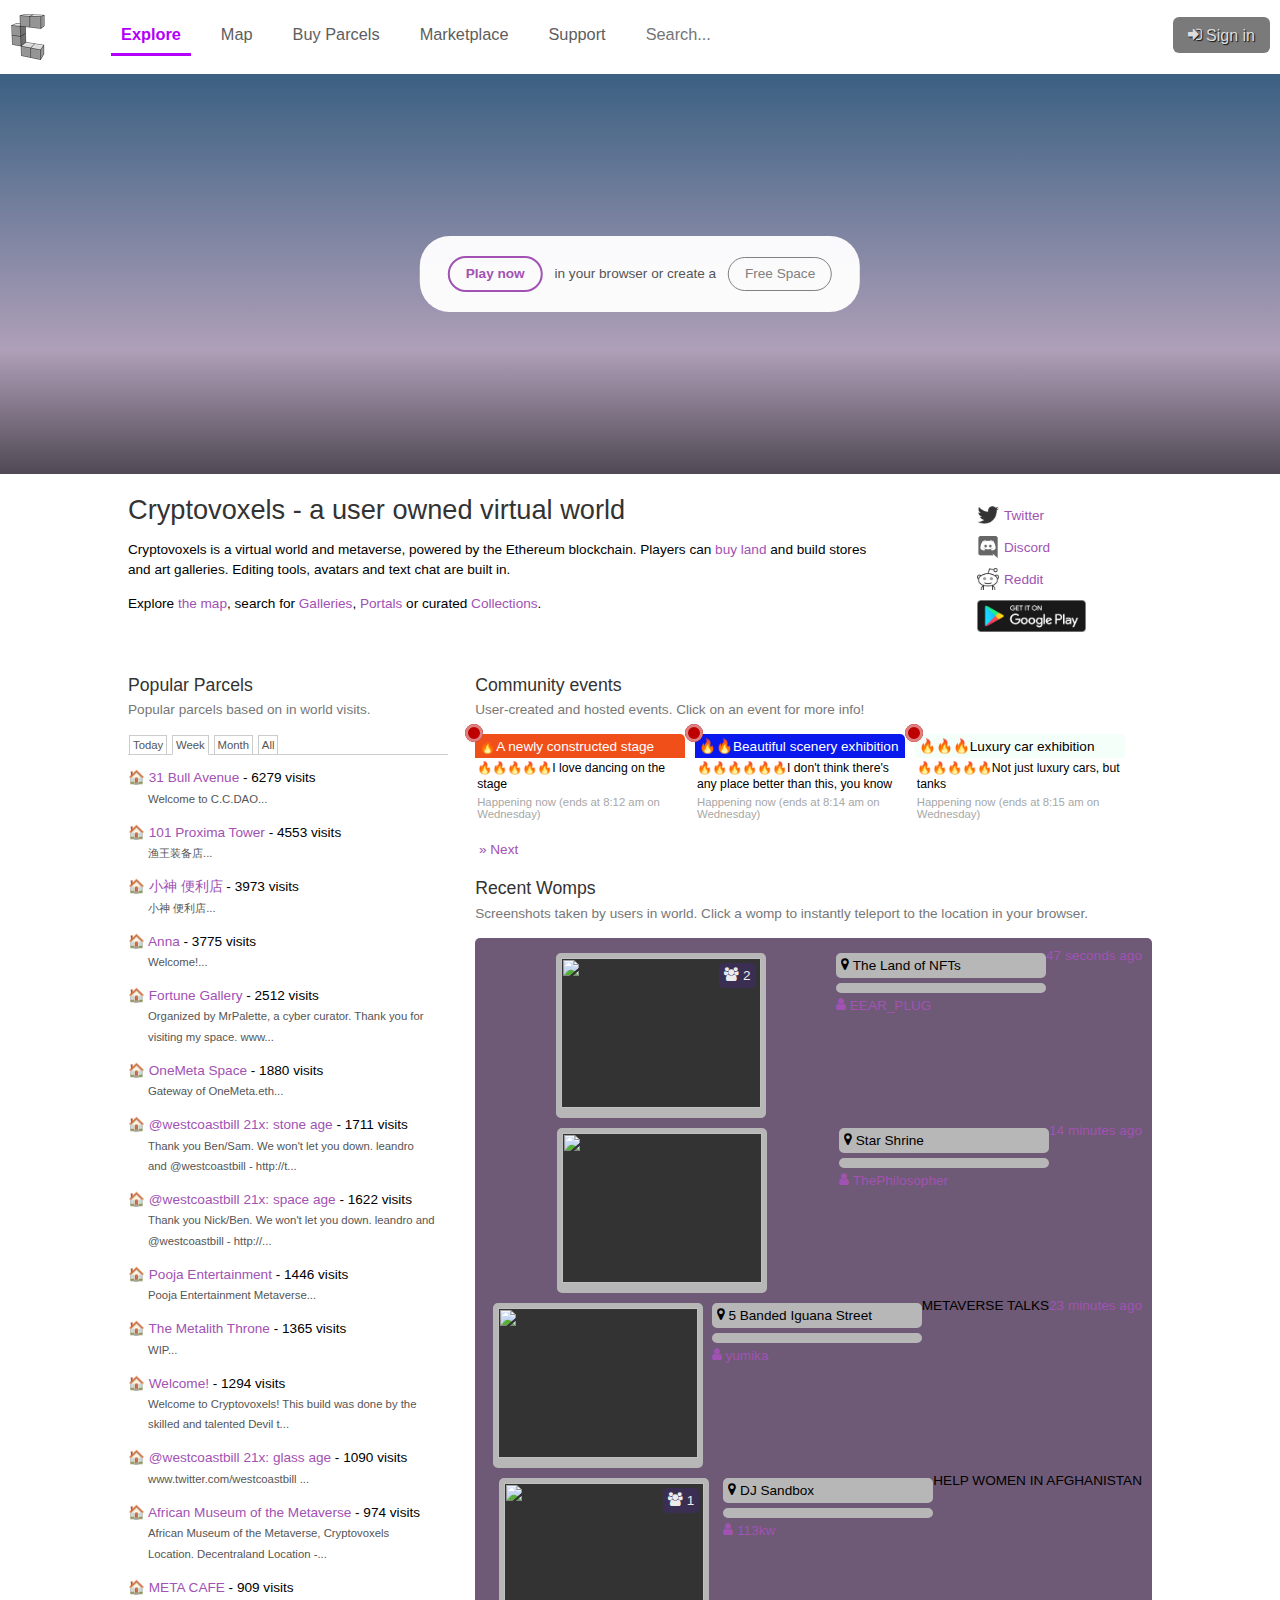
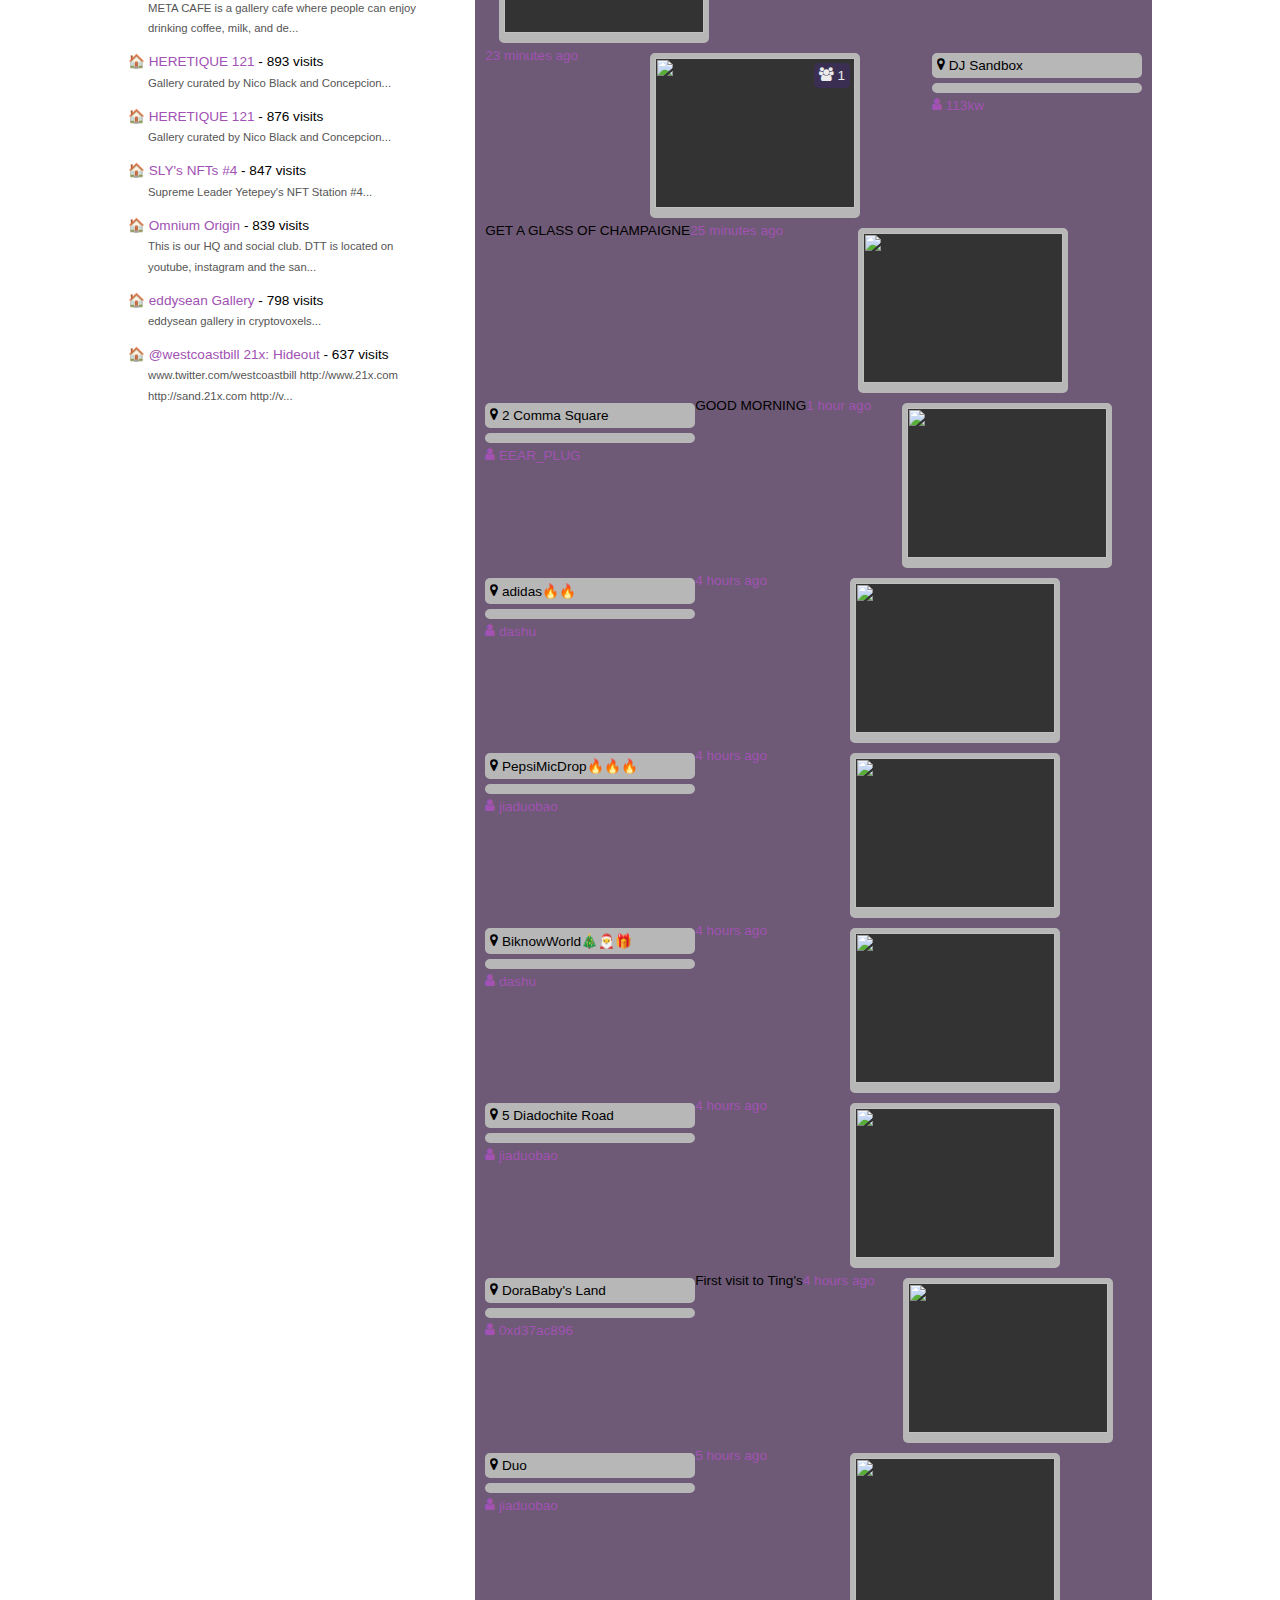
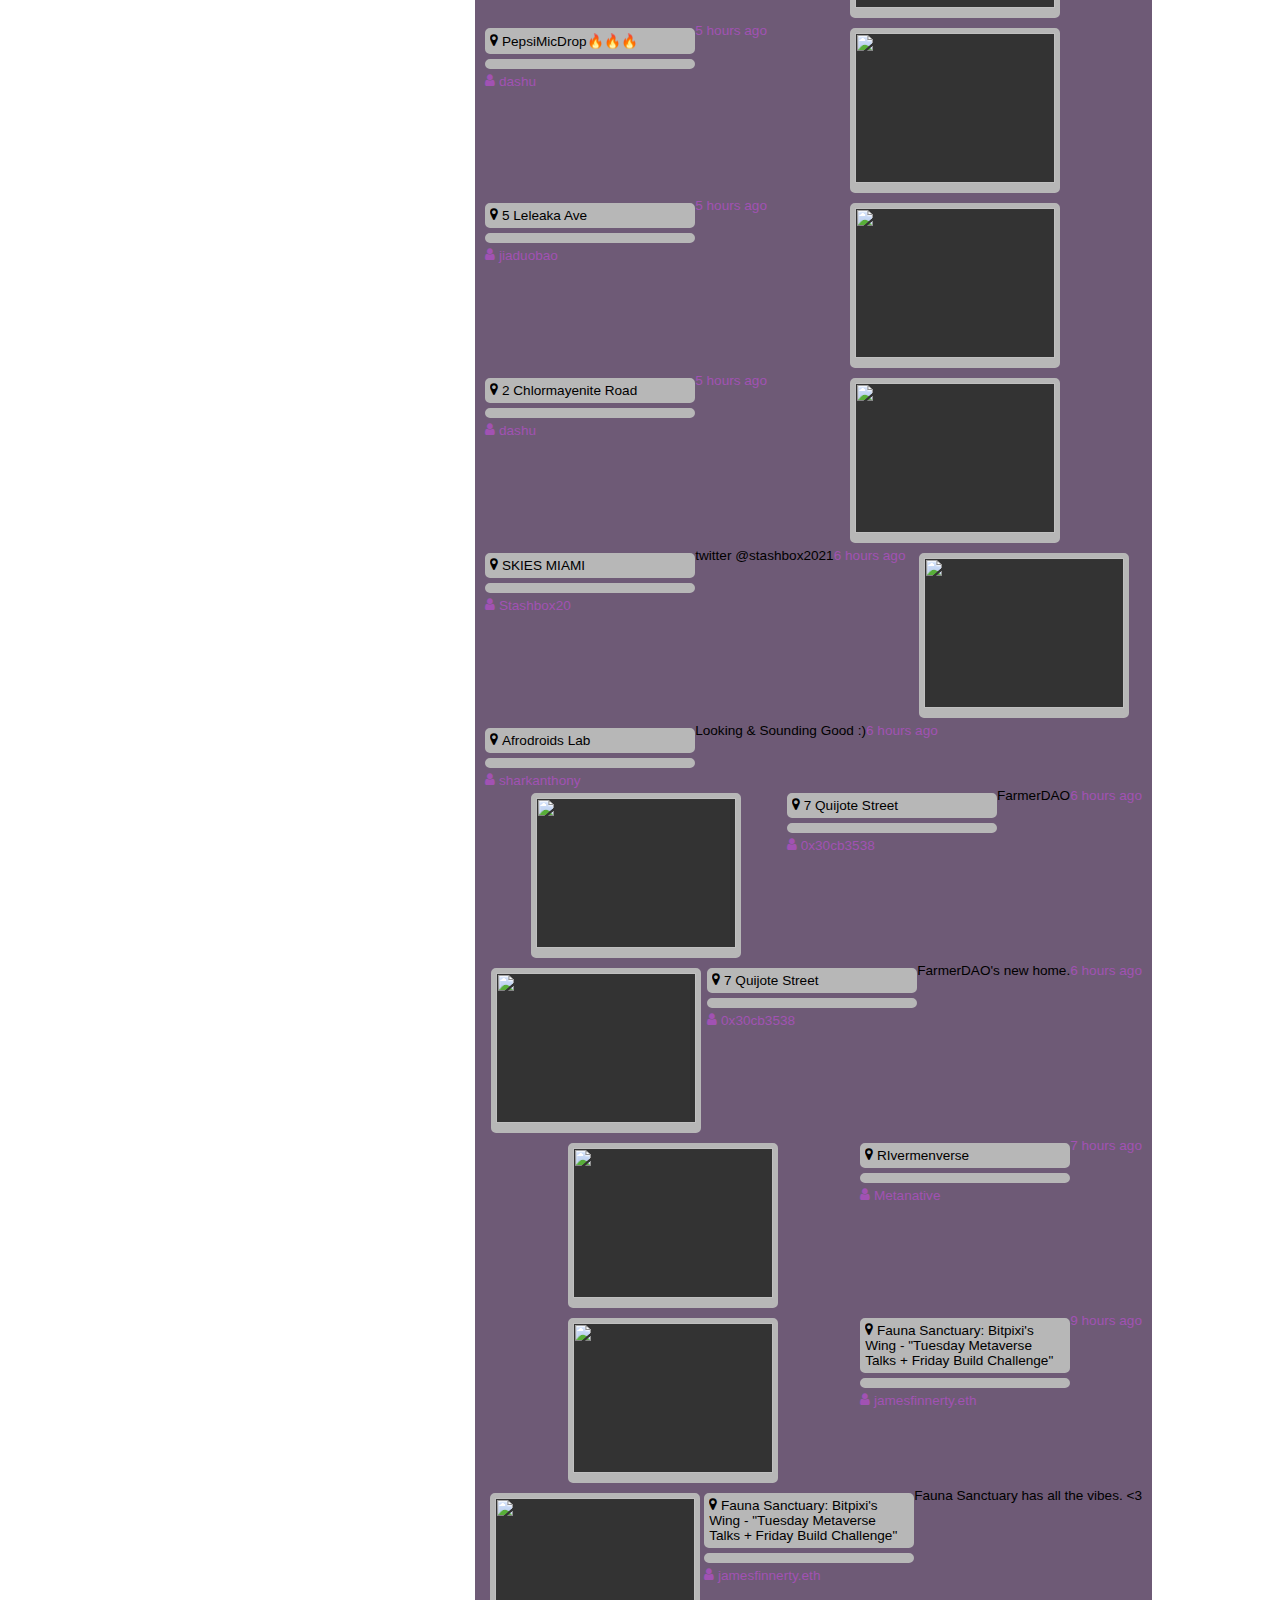
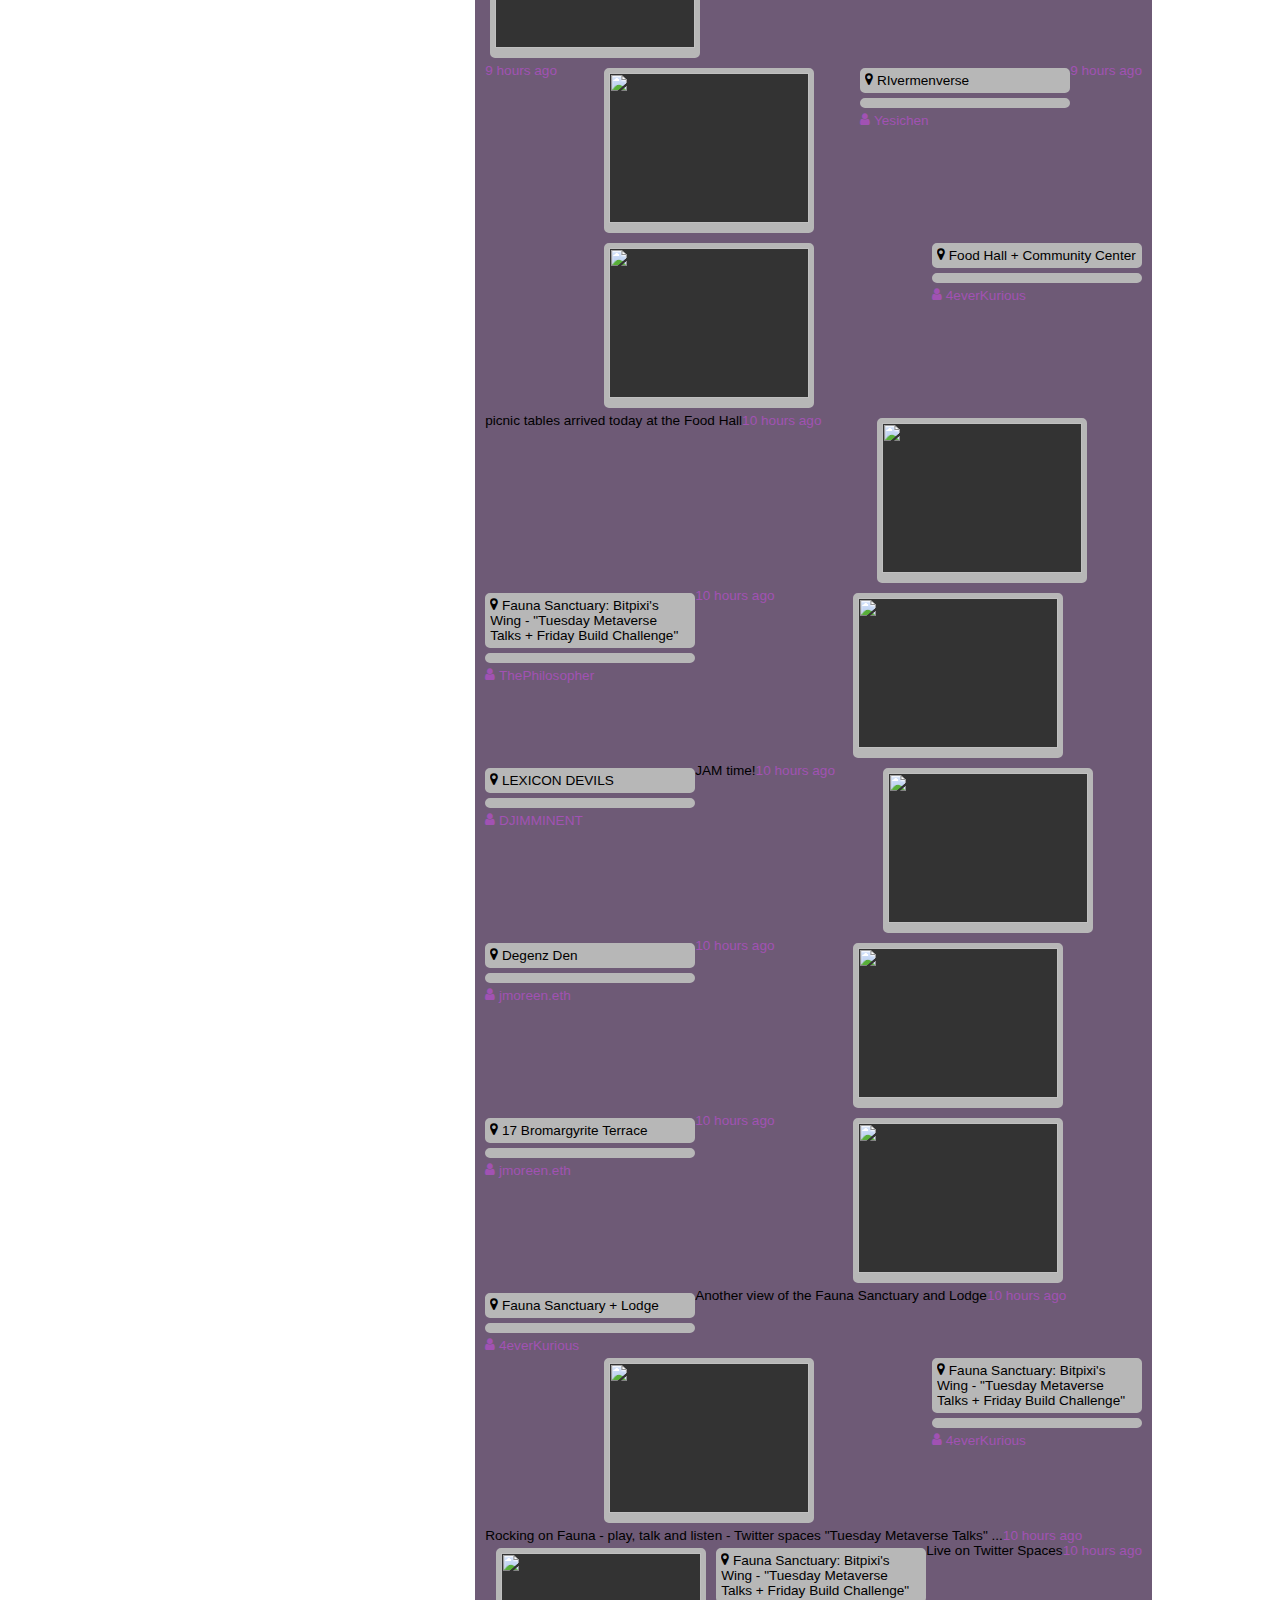
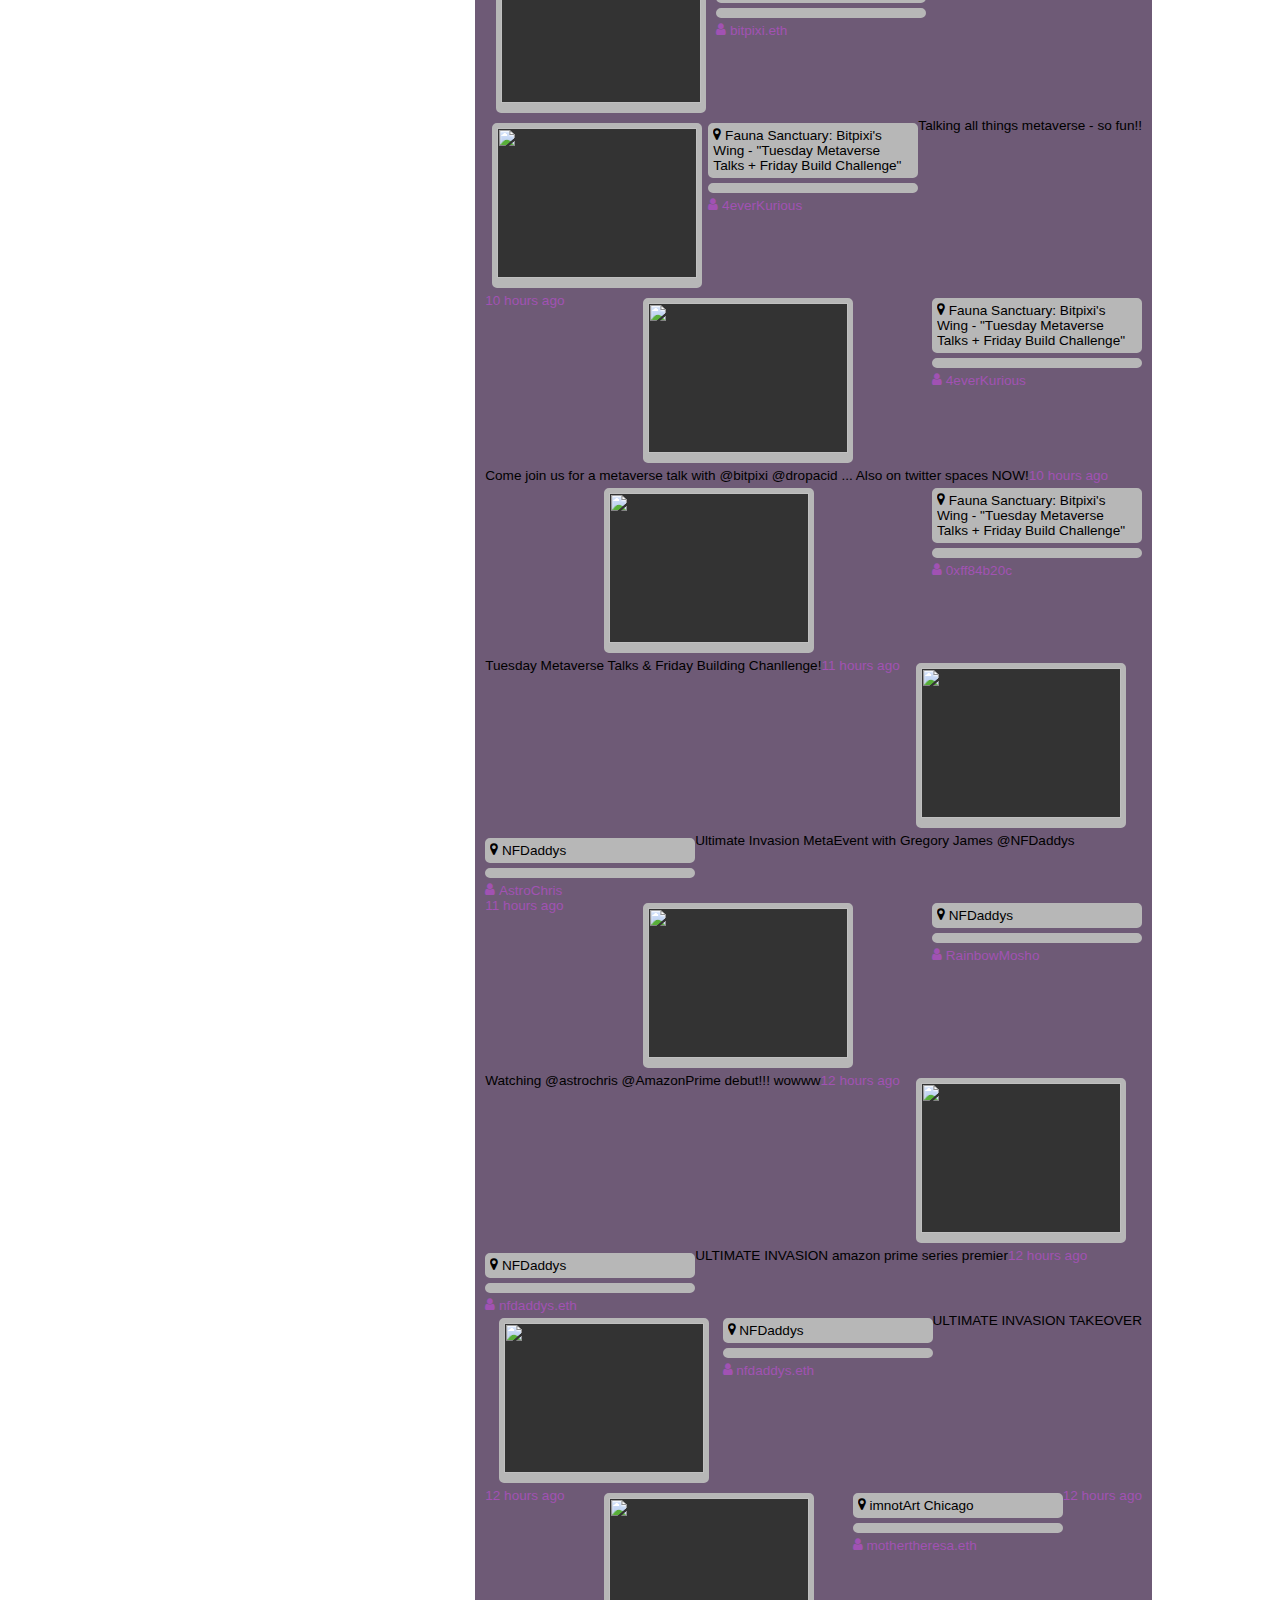
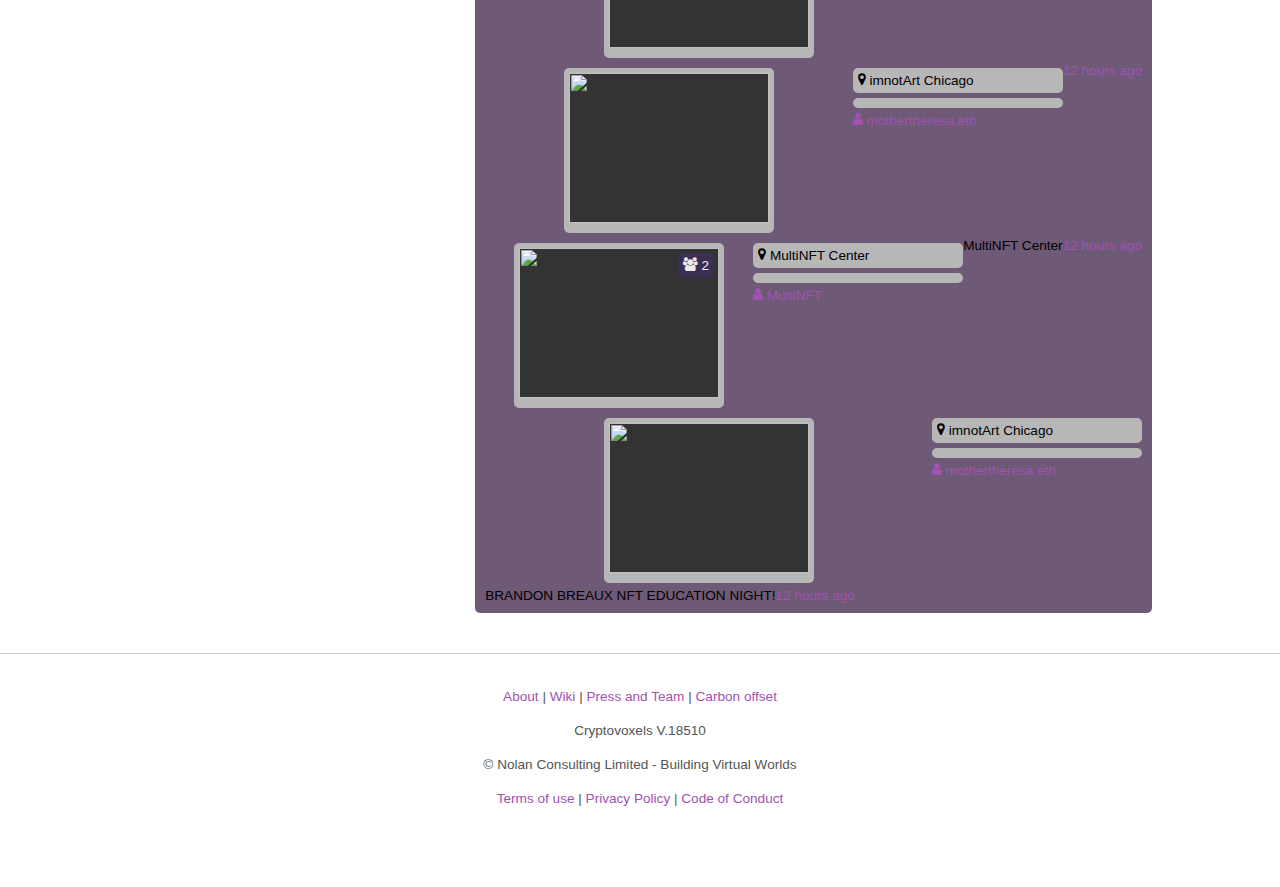
==== index.html @ c26ae985 "initial commit" ====
<!DOCTYPE html>
<html>

<head>
  <meta name="viewport" content="width=device-width, initial-scale=1">
  <meta name="google-site-verification" content="o5_ZqQfMG6_AC3py_4L8zNpFfHVSZ3aj3JEGlB2rN5Y">
  <link rel="shortcut icon" href="images/favicon.png">
  <link href="css/web.css" rel="stylesheet">
  <title>Cryptovoxels - Ethereum Virtual World</title>
  <meta property="og:title" content="A blockchain virtual world and metaverse">
  <meta property="og:type" content="website">
  <meta name="google-site-verification" content="ZtDCZ-0uq9DiTDQy8QKJdkMOCuWXyia2-K0XBQE3lSo">
  <meta name="fortmatic-site-verification" content="yXUDShUM23KlWBfo">
</head>

<body>
  <div>
    <div class="WebHeader ">
      <div class="logo"><a href="/"><img src="images/cv-logo-96.png"></a></div>
      <header>
        <nav>
          <ul>
            <li><a class="-home -active" href="/">Explore</a></li>
            <li><a href="/map" class>Map</a></li>
            <li><a href="/buy" class>Buy Parcels</a></li>
            <li><a class href="/marketplace">Marketplace</a></li>
            <li><a class href="https://support.cryptovoxels.com">Support</a></li>
            <li class="WebSearch"><input type="search" placeholder="Search..."></li>
          </ul>
        </nav>
        <div class="WebTopBar">
          <ul>
            <li tabIndex="0" class="" id="btn-signin-popup">
              <a id="btn-signin"><i class="fi-sign-in"></i> Sign in</a>
              <div class="dropDown" style="display: none;" id="popup-wallet">
                <div class="TopBarOverlay -signIn">
                  <header>
                    <h2>Choose sign-in provider:</h2><span tabindex="0" class="closeButton" id="close-popup"><i
                        class="fi-close"></i></span>
                  </header>
                  <div>
                    <div class="WalletProviderChooser">
                      <div class="provider" id="metamask" tabindex="0" title="Metamask"><img src="https://www.cryptovoxels.com/images/metamask.png"
                          title="Metamask">
                        <header>Metamask</header>
                        <p>install extension</p>
                      </div>
                      <div class="provider" id="truswallet" tabindex="0" title="WalletConnect" id="waller-connect"><img src="	https://www.cryptovoxels.com/images/walletconnect.png
                        "
                          title="WalletConnect">
                        <header>WalletConnect</header>
                        <p>via QR Code</p>
                      </div>
                      <div class="provider" id="wallet-link" tabindex="0" title="WalletLink" id="wallet-link"><img src="https://www.cryptovoxels.com/images/walletlink.png"
                          title="WalletLink">
                        <header>WalletLink</header>
                        <p>via QR Code</p>
                      </div>
                      <div class="provider" id="facebook" tabindex="0" title="Facebook" id="facebook"><img src="https://www.cryptovoxels.com/images/facebook.png
                        "
                          title="Facebook">
                        <header>Facebook</header>
                        <p>via Torus</p>
                      </div>
                    </div>
                    <div style="white-space: break-spaces; margin-top: 10px;"><label class="rememberCheckbox"><input
                          type="checkbox" name="rememberProvider"> <span>Remember choice and sign in
                          automatically</span></label></div>
                  </div>
                </div>
              </div>
            </li>
          </ul>
        </div>
      </header>
    </div>
    <section class="TourBanner">
      <div class="play-view"></div>
      <div class="playNow"><a native href="/play"><b>Play now</b> in your browser</a> or create a <a
          href="/account/spaces" class="void"><b>Free Space</b></a></div>
    </section>
    <section class="HomePreview">
      <div class="columns">
        <div class="intro">
          <h1>Cryptovoxels - a user owned virtual world</h1>
          <p>Cryptovoxels is a virtual world and metaverse, powered by the Ethereum blockchain. Players can <a
              href="/buy">buy land</a> and build stores and art galleries. Editing tools, avatars and text chat are
            built in.</p>
          <p>Explore <a href="/map">the map</a>, search for <a href="/parcels?q=gallery">Galleries</a>, <a
              href="/parcels?q=portal">Portals</a> or curated <a href="/parcels?q=collection">Collections</a>.</p>
        </div>
        <div class="JoinCommunity">
          <div class="social-links-container">
            <ul class="SocialLinksList">
              <li><a href="https://twitter.com/cryptovoxels"><img src="images/twitter.png" title="Twitter"
                    class="icon"><span>Twitter</span></a></li>
              <li><a href="https://discord.gg/rQVMQax"><img src="images/discord.png" title="Discord"
                    class="icon"><span>Discord</span></a></li>
              <li><a href="https://www.reddit.com/r/cryptovoxels/"><img src="images/reddit.png" title="Reddit"
                    class="icon"><span>Reddit</span></a></li>
              <li><a class="-googlePlay"
                  href="https://play.google.com/store/apps/details?id=com.cryptovoxels.mobile"><img
                    src="images/google-play.png"></a></li>
            </ul>
          </div>
        </div>
      </div>
    </section>
    <section class="home-components">
      <div class="col-left">
        <div class="popular-home">
          <h3>Popular Parcels</h3>
          <p class="subtitle">Popular parcels based on in world visits.</p>
          <ul class="avatar-tabs">
            <li><a>Today</a></li>
            <li class="active"><a>Week</a></li>
            <li><a>Month</a></li>
            <li><a>All</a></li>
          </ul>
          <p>🏠 <a href="/parcels/5346">31 Bull Avenue</a> - 6279 visits<br><span class="description">Welcome to
              C.C.DAO...</span></p>
          <p>🏠 <a href="/parcels/3100">101 Proxima Tower</a> - 4553 visits<br><span class="description">渔王装备店...</span>
          </p>
          <p>🏠 <a href="/parcels/1832">小神 便利店</a> - 3973 visits<br><span class="description">小神 便利店...</span></p>
          <p>🏠 <a href="/parcels/6301">Anna </a> - 3775 visits<br><span class="description">Welcome!...</span></p>
          <p>🏠 <a href="/parcels/3674">Fortune Gallery</a> - 2512 visits<br><span class="description">Organized by
              MrPalette, a cyber curator. Thank you for visiting my space.

              www...</span></p>
          <p>🏠 <a href="/parcels/6771">OneMeta Space</a> - 1880 visits<br><span class="description">Gateway of
              OneMeta.eth...</span></p>
          <p>🏠 <a href="/parcels/3">@westcoastbill 21x: stone age</a> - 1711 visits<br><span class="description">Thank
              you Ben/Sam. We won't let you down.
              leandro and @westcoastbill - http://t...</span></p>
          <p>🏠 <a href="/parcels/1">@westcoastbill 21x: space age</a> - 1622 visits<br><span class="description">Thank
              you Nick/Ben. We won't let you down.
              leandro and @westcoastbill - http://...</span></p>
          <p>🏠 <a href="/parcels/6969">Pooja Entertainment</a> - 1446 visits<br><span class="description">Pooja
              Entertainment Metaverse...</span></p>
          <p>🏠 <a href="/parcels/12">The Metalith Throne</a> - 1365 visits<br><span class="description">WIP...</span>
          </p>
          <p>🏠 <a href="/parcels/2">Welcome!</a> - 1294 visits<br><span class="description">Welcome to Cryptovoxels!
              This build was done by the skilled and talented Devil t...</span></p>
          <p>🏠 <a href="/parcels/4">@westcoastbill 21x: glass age</a> - 1090 visits<br><span
              class="description">www.twitter.com/westcoastbill
              ...</span></p>
          <p>🏠 <a href="/parcels/5912">African Museum of the Metaverse</a> - 974 visits<br><span
              class="description">African Museum of the Metaverse, Cryptovoxels Location.

              Decentraland Location -...</span></p>
          <p>🏠 <a href="/parcels/3682">META CAFE</a> - 909 visits<br><span class="description">META CAFE is a gallery
              cafe where people can enjoy drinking coffee, milk, and de...</span></p>
          <p>🏠 <a href="/parcels/4370">HERETIQUE 121</a> - 893 visits<br><span class="description">Gallery curated by
              Nico Black and Concepcion...</span></p>
          <p>🏠 <a href="/parcels/4404">HERETIQUE 121</a> - 876 visits<br><span class="description">Gallery curated by
              Nico Black and Concepcion...</span></p>
          <p>🏠 <a href="/parcels/7">SLY's NFTs #4</a> - 847 visits<br><span class="description">Supreme Leader
              Yetepey's NFT Station #4...</span></p>
          <p>🏠 <a href="/parcels/6739">Omnium Origin</a> - 839 visits<br><span class="description">This is our HQ and
              social club. DTT is located on youtube, instagram and the san...</span></p>
          <p>🏠 <a href="/parcels/4348">eddysean Gallery</a> - 798 visits<br><span class="description">eddysean gallery
              in cryptovoxels...</span></p>
          <p>🏠 <a href="/parcels/14">@westcoastbill 21x: Hideout</a> - 637 visits<br><span
              class="description">www.twitter.com/westcoastbill

              http://www.21x.com

              http://sand.21x.com

              http://v...</span></p>
        </div>
      </div>
      <div class="col-right">
        <h3>Community events</h3>
        <p class="subtitle">User-created and hosted events. Click on an event for more info!</p>
        <div style="">
          <div class="CommunityEvents">
            <div class="eventBoard-item undefined">
              <div title="This event is live!" class="LiveIndicator -closer">
                <div class="LiveNow">
                  <div></div>
                  <div></div>
                  <div></div>
                </div>
              </div>
              <div class="event-header" style="background-color: rgb(240, 79, 25);">
                <h4 style="color: white;"> 🔥A newly constructed stage</h4>
              </div>
              <div class="event-body">
                <p>🔥🔥🔥🔥🔥I love dancing on the stage</p>
              </div>
              <div class="event-footer"><small>Happening now (ends at 8:12 am on Wednesday)</small></div>
            </div>
            <div class="eventBoard-item undefined">
              <div title="This event is live!" class="LiveIndicator -closer">
                <div class="LiveNow">
                  <div></div>
                  <div></div>
                  <div></div>
                </div>
              </div>
              <div class="event-header" style="background-color: rgb(9, 24, 236);">
                <h4 style="color: white;"> 🔥🔥Beautiful scenery exhibition</h4>
              </div>
              <div class="event-body">
                <p>🔥🔥🔥🔥🔥🔥I don't think there's any place better than this, you know</p>
              </div>
              <div class="event-footer"><small>Happening now (ends at 8:14 am on Wednesday)</small></div>
            </div>
            <div class="eventBoard-item undefined">
              <div title="This event is live!" class="LiveIndicator -closer">
                <div class="LiveNow">
                  <div></div>
                  <div></div>
                  <div></div>
                </div>
              </div>
              <div class="event-header" style="background-color: rgb(245, 255, 250);">
                <h4 style="color: black;"> 🔥🔥🔥Luxury car exhibition</h4>
              </div>
              <div class="event-body">
                <p>🔥🔥🔥🔥🔥Not just luxury cars, but tanks</p>
              </div>
              <div class="event-footer"><small>Happening now (ends at 8:15 am on Wednesday)</small></div>
            </div>
          </div>
          <p>&nbsp;<a>» Next</a></p>
        </div>
        <h3>Recent Womps</h3>
        <p class="subtitle">Screenshots taken by users in world. Click a womp to instantly teleport to the location in
          your browser.</p>
        <div class="WompsList "><a class="WompCard -small" href="/play?coords=@1125E,754S,6.5U"
            title="Click to teleport to E@1125E,754S,6.5U"><img
              src="https://media-crvox.sfo2.digitaloceanspaces.com/0x8ef583d4f127eabd59dede9e7ef92bcbde9cc4ca/womps/1645619894453-00643632-cc05-4d44-84ce-da18f070b614.jpg">
            <div title="2 people nearby" class="userCount"><i class="fi-users"></i> 2</div>
            <header id="wompHeader">
              <div class="parcel"><i class="fi-map-marker"></i> The Land of NFTs</div>
              <div class="user"><a title="View User Profile"
                  href="/avatar/0x8ef583d4f127eabd59dede9e7ef92bcbde9cc4ca"><i class="fi-user"></i> EEAR_PLUG</a></div>
            </header>
            <div title="" class="userDescription">
              <div class="description"></div>
            </div>
            <div class="time"><a title="View Womp Page" href="/womps/44071">47 seconds ago</a></div>
          </a><a class="WompCard -small" href="/play?coords=@5085W,1856N,-9.5U"
            title="Click to teleport to E@5085W,1856N,-9.5U"><img
              src="https://media-crvox.sfo2.digitaloceanspaces.com/0xe330dc28b47d73884ad88837aecfee1f49ad7e7b/womps/1645619055338-cde1fffa-233c-4a6d-b627-184d54575a14.jpg">
            <header id="wompHeader">
              <div class="parcel"><i class="fi-map-marker"></i> Star Shrine</div>
              <div class="user"><a title="View User Profile"
                  href="/avatar/0xe330dc28b47d73884ad88837aecfee1f49ad7e7b"><i class="fi-user"></i> ThePhilosopher</a>
              </div>
            </header>
            <div title="" class="userDescription">
              <div class="description"></div>
            </div>
            <div class="time"><a title="View Womp Page" href="/womps/44070">14 minutes ago</a></div>
          </a><a class="WompCard -small" href="/play?coords=@1740E,1031N,4U"
            title="Click to teleport to N@1740E,1031N,4U"><img
              src="https://media-crvox.sfo2.digitaloceanspaces.com/0x490584eab67d8842baf06dd3184551445f0711f0/womps/1645618542465-1cb8bf9b-8d0a-45e0-932d-dc482eedc113.jpg">
            <header id="wompHeader">
              <div class="parcel"><i class="fi-map-marker"></i> 5 Banded Iguana Street</div>
              <div class="user"><a title="View User Profile"
                  href="/avatar/0x490584eab67d8842baf06dd3184551445f0711f0"><i class="fi-user"></i> yumika</a></div>
            </header>
            <div title="METAVERSE TALKS" class="userDescription">
              <div class="description">METAVERSE TALKS</div>
            </div>
            <div class="time"><a title="View Womp Page" href="/womps/44069">23 minutes ago</a></div>
          </a><a class="WompCard -small" href="/play?coords=W@416W,185N" title="Click to teleport to SW@416W,185N"><img
              src="https://media-crvox.sfo2.digitaloceanspaces.com/0xd8b41b798a7ce8d30cbc87f007ecb95e1d3c876c/womps/1645618507804-3f84ed35-015f-4ad2-8672-5fe08a4e91f5.jpg">
            <div title="1 people nearby" class="userCount"><i class="fi-users"></i> 1</div>
            <header id="wompHeader">
              <div class="parcel"><i class="fi-map-marker"></i> DJ Sandbox</div>
              <div class="user"><a title="View User Profile"
                  href="/avatar/0xd8b41b798a7ce8d30cbc87f007ecb95e1d3c876c"><i class="fi-user"></i> 113kw</a></div>
            </header>
            <div title="HELP WOMEN IN AFGHANISTAN" class="userDescription">
              <div class="description">HELP WOMEN IN AFGHANISTAN</div>
            </div>
            <div class="time"><a title="View Womp Page" href="/womps/44068">23 minutes ago</a></div>
          </a><a class="WompCard -small" href="/play?coords=@422W,184N,3.5U"
            title="Click to teleport to E@422W,184N,3.5U"><img
              src="https://media-crvox.sfo2.digitaloceanspaces.com/0xd8b41b798a7ce8d30cbc87f007ecb95e1d3c876c/womps/1645618434290-5158953e-b380-4124-a561-530a42809450.jpg">
            <div title="1 people nearby" class="userCount"><i class="fi-users"></i> 1</div>
            <header id="wompHeader">
              <div class="parcel"><i class="fi-map-marker"></i> DJ Sandbox</div>
              <div class="user"><a title="View User Profile"
                  href="/avatar/0xd8b41b798a7ce8d30cbc87f007ecb95e1d3c876c"><i class="fi-user"></i> 113kw</a></div>
            </header>
            <div title="GET A GLASS OF CHAMPAIGNE" class="userDescription">
              <div class="description">GET A GLASS OF CHAMPAIGNE</div>
            </div>
            <div class="time"><a title="View Womp Page" href="/womps/44067">25 minutes ago</a></div>
          </a><a class="WompCard -small" href="/play?coords=W@404W,174N" title="Click to teleport to NW@404W,174N"><img
              src="https://media-crvox.sfo2.digitaloceanspaces.com/0x8ef583d4f127eabd59dede9e7ef92bcbde9cc4ca/womps/1645615075678-8f1c3662-8872-48e5-9592-adc333cac480.jpg">
            <header id="wompHeader">
              <div class="parcel"><i class="fi-map-marker"></i> 2 Comma Square</div>
              <div class="user"><a title="View User Profile"
                  href="/avatar/0x8ef583d4f127eabd59dede9e7ef92bcbde9cc4ca"><i class="fi-user"></i> EEAR_PLUG</a></div>
            </header>
            <div title="GOOD MORNING
" class="userDescription">
              <div class="description">GOOD MORNING
              </div>
            </div>
            <div class="time"><a title="View Womp Page" href="/womps/44065">1 hour ago</a></div>
          </a><a class="WompCard -small" href="/play?coords=@1230W,1076S,-2.5U"
            title="Click to teleport to N@1230W,1076S,-2.5U"><img
              src="https://media-crvox.sfo2.digitaloceanspaces.com/0x63bee620ebfd173d74a4be25eb330c52ea3cb6d4/womps/1645603749091-c3590992-b0fb-4663-9225-7faa04835d4d.jpg">
            <header id="wompHeader">
              <div class="parcel"><i class="fi-map-marker"></i> adidas🔥🔥</div>
              <div class="user"><a title="View User Profile"
                  href="/avatar/0x63bee620ebfd173d74a4be25eb330c52ea3cb6d4"><i class="fi-user"></i> dashu</a></div>
            </header>
            <div title="" class="userDescription">
              <div class="description"></div>
            </div>
            <div class="time"><a title="View Womp Page" href="/womps/44061">4 hours ago</a></div>
          </a><a class="WompCard -small" href="/play?coords=W@1551W,1242S,12.5U"
            title="Click to teleport to SW@1551W,1242S,12.5U"><img
              src="https://media-crvox.sfo2.digitaloceanspaces.com/0xaa4007fbd7b9e5b6445769ca6bc13e86d850b2fb/womps/1645603666627-bbb502ab-d94d-40d1-8cf6-6e9a6107bae0.jpg">
            <header id="wompHeader">
              <div class="parcel"><i class="fi-map-marker"></i> PepsiMicDrop🔥🔥🔥</div>
              <div class="user"><a title="View User Profile"
                  href="/avatar/0xaa4007fbd7b9e5b6445769ca6bc13e86d850b2fb"><i class="fi-user"></i> jiaduobao</a></div>
            </header>
            <div title="" class="userDescription">
              <div class="description"></div>
            </div>
            <div class="time"><a title="View Womp Page" href="/womps/44059">4 hours ago</a></div>
          </a><a class="WompCard -small" href="/play?coords=@1447E,1192S,3.5U"
            title="Click to teleport to W@1447E,1192S,3.5U"><img
              src="https://media-crvox.sfo2.digitaloceanspaces.com/0x63bee620ebfd173d74a4be25eb330c52ea3cb6d4/womps/1645603582182-daf29bb2-c343-407f-be7d-51ae8a5a356d.jpg">
            <header id="wompHeader">
              <div class="parcel"><i class="fi-map-marker"></i> BiknowWorld🎄🎅🎁</div>
              <div class="user"><a title="View User Profile"
                  href="/avatar/0x63bee620ebfd173d74a4be25eb330c52ea3cb6d4"><i class="fi-user"></i> dashu</a></div>
            </header>
            <div title="" class="userDescription">
              <div class="description"></div>
            </div>
            <div class="time"><a title="View Womp Page" href="/womps/44057">4 hours ago</a></div>
          </a><a class="WompCard -small" href="/play?coords=@1430W,1105S,3.5F"
            title="Click to teleport to E@1430W,1105S,3.5F"><img
              src="https://media-crvox.sfo2.digitaloceanspaces.com/0xaa4007fbd7b9e5b6445769ca6bc13e86d850b2fb/womps/1645603496136-0cd05f5b-a1ff-4910-a13c-e8ed05c51325.jpg">
            <header id="wompHeader">
              <div class="parcel"><i class="fi-map-marker"></i> 5 Diadochite Road</div>
              <div class="user"><a title="View User Profile"
                  href="/avatar/0xaa4007fbd7b9e5b6445769ca6bc13e86d850b2fb"><i class="fi-user"></i> jiaduobao</a></div>
            </header>
            <div title="" class="userDescription">
              <div class="description"></div>
            </div>
            <div class="time"><a title="View Womp Page" href="/womps/44055">4 hours ago</a></div>
          </a><a class="WompCard -small" href="/play?coords=@803W,227N" title="Click to teleport to S@803W,227N"><img
              src="https://media-crvox.sfo2.digitaloceanspaces.com/0xd37ac896d1103a0e48a60e2ceb08b2811995896f/womps/1645602612316-6480b95e-72c8-4152-bf60-4ba1e3fdd038.jpg">
            <header id="wompHeader">
              <div class="parcel"><i class="fi-map-marker"></i> DoraBaby's Land</div>
              <div class="user"><a title="View User Profile"
                  href="/avatar/0xd37ac896d1103a0e48a60e2ceb08b2811995896f"><i class="fi-user"></i> 0xd37ac896</a></div>
            </header>
            <div title="First visit to Ting's " class="userDescription">
              <div class="description">First visit to Ting's </div>
            </div>
            <div class="time"><a title="View Womp Page" href="/womps/44054">4 hours ago</a></div>
          </a><a class="WompCard -small" href="/play?coords=@1215W,1069S,5.5F"
            title="Click to teleport to W@1215W,1069S,5.5F"><img
              src="https://media-crvox.sfo2.digitaloceanspaces.com/0xaa4007fbd7b9e5b6445769ca6bc13e86d850b2fb/womps/1645599968502-a00a26f8-58a0-4c9d-b2c5-30e46b02caa7.jpg">
            <header id="wompHeader">
              <div class="parcel"><i class="fi-map-marker"></i> Duo</div>
              <div class="user"><a title="View User Profile"
                  href="/avatar/0xaa4007fbd7b9e5b6445769ca6bc13e86d850b2fb"><i class="fi-user"></i> jiaduobao</a></div>
            </header>
            <div title="" class="userDescription">
              <div class="description"></div>
            </div>
            <div class="time"><a title="View Womp Page" href="/womps/44052">5 hours ago</a></div>
          </a><a class="WompCard -small" href="/play?coords=@1552W,1256S,8.5F"
            title="Click to teleport to N@1552W,1256S,8.5F"><img
              src="https://media-crvox.sfo2.digitaloceanspaces.com/0x63bee620ebfd173d74a4be25eb330c52ea3cb6d4/womps/1645599888633-8f4e7460-a4f0-4d18-91d0-bd765480fd4d.jpg">
            <header id="wompHeader">
              <div class="parcel"><i class="fi-map-marker"></i> PepsiMicDrop🔥🔥🔥</div>
              <div class="user"><a title="View User Profile"
                  href="/avatar/0x63bee620ebfd173d74a4be25eb330c52ea3cb6d4"><i class="fi-user"></i> dashu</a></div>
            </header>
            <div title="" class="userDescription">
              <div class="description"></div>
            </div>
            <div class="time"><a title="View Womp Page" href="/womps/44050">5 hours ago</a></div>
          </a><a class="WompCard -small" href="/play?coords=@1464E,1194S,2.5F"
            title="Click to teleport to W@1464E,1194S,2.5F"><img
              src="https://media-crvox.sfo2.digitaloceanspaces.com/0xaa4007fbd7b9e5b6445769ca6bc13e86d850b2fb/womps/1645599761881-866d7b90-65f9-45c5-8370-9c89cba70ce6.jpg">
            <header id="wompHeader">
              <div class="parcel"><i class="fi-map-marker"></i> 5 Leleaka Ave</div>
              <div class="user"><a title="View User Profile"
                  href="/avatar/0xaa4007fbd7b9e5b6445769ca6bc13e86d850b2fb"><i class="fi-user"></i> jiaduobao</a></div>
            </header>
            <div title="" class="userDescription">
              <div class="description"></div>
            </div>
            <div class="time"><a title="View Womp Page" href="/womps/44048">5 hours ago</a></div>
          </a><a class="WompCard -small" href="/play?coords=@1435W,1108S,-3.5U"
            title="Click to teleport to W@1435W,1108S,-3.5U"><img
              src="https://media-crvox.sfo2.digitaloceanspaces.com/0x63bee620ebfd173d74a4be25eb330c52ea3cb6d4/womps/1645599638113-211a0946-9495-4258-95ce-4ef3c2b66c63.jpg">
            <header id="wompHeader">
              <div class="parcel"><i class="fi-map-marker"></i> 2 Chlormayenite Road</div>
              <div class="user"><a title="View User Profile"
                  href="/avatar/0x63bee620ebfd173d74a4be25eb330c52ea3cb6d4"><i class="fi-user"></i> dashu</a></div>
            </header>
            <div title="" class="userDescription">
              <div class="description"></div>
            </div>
            <div class="time"><a title="View Womp Page" href="/womps/44046">5 hours ago</a></div>
          </a><a class="WompCard -small" href="/play?coords=@977E,133S,7.5U"
            title="Click to teleport to S@977E,133S,7.5U"><img
              src="https://media-crvox.sfo2.digitaloceanspaces.com/0x18b08deae2b7d01f255998829f887bacbf1b2ac4/womps/1645597808556-7646bd2d-cc6e-4145-a08b-879ecb2166f1.jpg">
            <header id="wompHeader">
              <div class="parcel"><i class="fi-map-marker"></i> SKIES MIAMI</div>
              <div class="user"><a title="View User Profile"
                  href="/avatar/0x18b08deae2b7d01f255998829f887bacbf1b2ac4"><i class="fi-user"></i> Stashbox20</a></div>
            </header>
            <div title="twitter @stashbox2021" class="userDescription">
              <div class="description">twitter @stashbox2021</div>
            </div>
            <div class="time"><a title="View Womp Page" href="/womps/44045">6 hours ago</a></div>
          </a><a class="WompCard -small" href="/play?coords=E@900E,188S,3.5F"
            title="Click to teleport to SE@900E,188S,3.5F"><img
              src="https://media-crvox.sfo2.digitaloceanspaces.com/0x4bcac160ce0fb9015c2b8c28726cb1eac879a960/womps/1645597618566-5b7d1afd-3d17-49b7-b3ed-b6313ba83699.jpg">
            <header id="wompHeader">
              <div class="parcel"><i class="fi-map-marker"></i> Afrodroids Lab</div>
              <div class="user"><a title="View User Profile"
                  href="/avatar/0x4bcac160ce0fb9015c2b8c28726cb1eac879a960"><i class="fi-user"></i> sharkanthony</a>
              </div>
            </header>
            <div title="Looking &amp; Sounding Good :)" class="userDescription">
              <div class="description">Looking &amp; Sounding Good :)</div>
            </div>
            <div class="time"><a title="View Womp Page" href="/womps/44044">6 hours ago</a></div>
          </a><a class="WompCard -small" href="/play?coords=@5279W,1825N,23.5F"
            title="Click to teleport to N@5279W,1825N,23.5F"><img
              src="https://media-crvox.sfo2.digitaloceanspaces.com/0x30cb353847c13983d0576c04b2d5d762d813cc26/womps/1645597437545-92f06fe6-1e40-4162-9e88-08f9a79c6b6b.jpg">
            <header id="wompHeader">
              <div class="parcel"><i class="fi-map-marker"></i> 7 Quijote Street</div>
              <div class="user"><a title="View User Profile"
                  href="/avatar/0x30cb353847c13983d0576c04b2d5d762d813cc26"><i class="fi-user"></i> 0x30cb3538</a></div>
            </header>
            <div title="FarmerDAO" class="userDescription">
              <div class="description">FarmerDAO</div>
            </div>
            <div class="time"><a title="View Womp Page" href="/womps/44043">6 hours ago</a></div>
          </a><a class="WompCard -small" href="/play?coords=@5284W,1804N,38.5F"
            title="Click to teleport to N@5284W,1804N,38.5F"><img
              src="https://media-crvox.sfo2.digitaloceanspaces.com/0x30cb353847c13983d0576c04b2d5d762d813cc26/womps/1645597134593-5724cb9e-b044-4b44-adb4-828790401693.jpg">
            <header id="wompHeader">
              <div class="parcel"><i class="fi-map-marker"></i> 7 Quijote Street</div>
              <div class="user"><a title="View User Profile"
                  href="/avatar/0x30cb353847c13983d0576c04b2d5d762d813cc26"><i class="fi-user"></i> 0x30cb3538</a></div>
            </header>
            <div title="FarmerDAO's new home." class="userDescription">
              <div class="description">FarmerDAO's new home.</div>
            </div>
            <div class="time"><a title="View Womp Page" href="/womps/44042">6 hours ago</a></div>
          </a><a class="WompCard -small" href="/play?coords=W@634W,447N" title="Click to teleport to SW@634W,447N"><img
              src="https://media-crvox.sfo2.digitaloceanspaces.com/0x057ee17c467852f4df0946fdcac72359d11eb555/womps/1645594478498-5768d802-6198-455e-9544-618c22cb7e3e.jpg">
            <header id="wompHeader">
              <div class="parcel"><i class="fi-map-marker"></i> RIvermenverse</div>
              <div class="user"><a title="View User Profile"
                  href="/avatar/0x057ee17c467852f4df0946fdcac72359d11eb555"><i class="fi-user"></i> Metanative</a></div>
            </header>
            <div title="" class="userDescription">
              <div class="description"></div>
            </div>
            <div class="time"><a title="View Womp Page" href="/womps/44041">7 hours ago</a></div>
          </a><a class="WompCard -small" href="/play?coords=@1732E,1028N,6F"
            title="Click to teleport to E@1732E,1028N,6F"><img
              src="https://media-crvox.sfo2.digitaloceanspaces.com/0xca6ffe8b51fb7cb1e0897a5d92d47523d64661c5/womps/1645586693291-4ee95c63-5155-47ba-a407-93316240e677.jpg">
            <header id="wompHeader">
              <div class="parcel"><i class="fi-map-marker"></i> Fauna Sanctuary: Bitpixi's Wing - "Tuesday Metaverse
                Talks + Friday Build Challenge"</div>
              <div class="user"><a title="View User Profile"
                  href="/avatar/0xca6ffe8b51fb7cb1e0897a5d92d47523d64661c5"><i class="fi-user"></i>
                  jamesfinnerty.eth</a></div>
            </header>
            <div title="" class="userDescription">
              <div class="description"></div>
            </div>
            <div class="time"><a title="View Womp Page" href="/womps/44040">9 hours ago</a></div>
          </a><a class="WompCard -small" href="/play?coords=@1730E,1028N,6.5F"
            title="Click to teleport to E@1730E,1028N,6.5F"><img
              src="https://media-crvox.sfo2.digitaloceanspaces.com/0xca6ffe8b51fb7cb1e0897a5d92d47523d64661c5/womps/1645586517487-d31e2b17-a727-47d8-8274-802790fd8bec.jpg">
            <header id="wompHeader">
              <div class="parcel"><i class="fi-map-marker"></i> Fauna Sanctuary: Bitpixi's Wing - "Tuesday Metaverse
                Talks + Friday Build Challenge"</div>
              <div class="user"><a title="View User Profile"
                  href="/avatar/0xca6ffe8b51fb7cb1e0897a5d92d47523d64661c5"><i class="fi-user"></i>
                  jamesfinnerty.eth</a></div>
            </header>
            <div title="Fauna Sanctuary has all the vibes. <3" class="userDescription">
              <div class="description">Fauna Sanctuary has all the vibes. &lt;3</div>
            </div>
            <div class="time"><a title="View Womp Page" href="/womps/44039">9 hours ago</a></div>
          </a><a class="WompCard -small" href="/play?coords=W@635W,450N,9F"
            title="Click to teleport to SW@635W,450N,9F"><img
              src="https://media-crvox.sfo2.digitaloceanspaces.com/0x3d1163e402ec0c0f58297e1e88bd992b729ee520/womps/1645586269702-b7140bc2-7a1c-4bae-8877-0cf1d3ba2720.jpg">
            <header id="wompHeader">
              <div class="parcel"><i class="fi-map-marker"></i> RIvermenverse</div>
              <div class="user"><a title="View User Profile"
                  href="/avatar/0x3d1163e402ec0c0f58297e1e88bd992b729ee520"><i class="fi-user"></i> Yesichen</a></div>
            </header>
            <div title="" class="userDescription">
              <div class="description"></div>
            </div>
            <div class="time"><a title="View Womp Page" href="/womps/44038">9 hours ago</a></div>
          </a><a class="WompCard -small" href="/play?coords=W@5453W,1931N,8F"
            title="Click to teleport to NW@5453W,1931N,8F"><img
              src="https://media-crvox.sfo2.digitaloceanspaces.com/0x353f6124e6316cc19f0f0c4335bdfa1b268071b3/womps/1645583291556-31e4e6b4-2c77-4912-9676-6a35c4c3c170.jpg">
            <header id="wompHeader">
              <div class="parcel"><i class="fi-map-marker"></i> Food Hall + Community Center</div>
              <div class="user"><a title="View User Profile"
                  href="/avatar/0x353f6124e6316cc19f0f0c4335bdfa1b268071b3"><i class="fi-user"></i> 4everKurious</a>
              </div>
            </header>
            <div title="picnic tables arrived today at the Food Hall" class="userDescription">
              <div class="description">picnic tables arrived today at the Food Hall</div>
            </div>
            <div class="time"><a title="View Womp Page" href="/womps/44037">10 hours ago</a></div>
          </a><a class="WompCard -small" href="/play?coords=W@1741E,1028N,4U"
            title="Click to teleport to NW@1741E,1028N,4U"><img
              src="https://media-crvox.sfo2.digitaloceanspaces.com/0xe330dc28b47d73884ad88837aecfee1f49ad7e7b/womps/1645582472259-a7adc559-6551-4d63-a17b-f3f5253e5dd5.jpg">
            <header id="wompHeader">
              <div class="parcel"><i class="fi-map-marker"></i> Fauna Sanctuary: Bitpixi's Wing - "Tuesday Metaverse
                Talks + Friday Build Challenge"</div>
              <div class="user"><a title="View User Profile"
                  href="/avatar/0xe330dc28b47d73884ad88837aecfee1f49ad7e7b"><i class="fi-user"></i> ThePhilosopher</a>
              </div>
            </header>
            <div title="" class="userDescription">
              <div class="description"></div>
            </div>
            <div class="time"><a title="View Womp Page" href="/womps/44036">10 hours ago</a></div>
          </a><a class="WompCard -small" href="/play?coords=@6708W,37N,11.5F"
            title="Click to teleport to N@6708W,37N,11.5F"><img
              src="https://media-crvox.sfo2.digitaloceanspaces.com/0x8f090ec5826c3042d5323598cc3248b4ea241663/womps/1645582134171-8453cb5a-0239-434e-a051-ee9e3dbbc293.jpg">
            <header id="wompHeader">
              <div class="parcel"><i class="fi-map-marker"></i> LEXICON DEVILS</div>
              <div class="user"><a title="View User Profile"
                  href="/avatar/0x8f090ec5826c3042d5323598cc3248b4ea241663"><i class="fi-user"></i> DJIMMINENT</a></div>
            </header>
            <div title="JAM time! " class="userDescription">
              <div class="description">JAM time! </div>
            </div>
            <div class="time"><a title="View Womp Page" href="/womps/44035">10 hours ago</a></div>
          </a><a class="WompCard -small" href="/play?coords=W@1559W,1071S,12F"
            title="Click to teleport to SW@1559W,1071S,12F"><img
              src="https://media-crvox.sfo2.digitaloceanspaces.com/0xf8264DAe37063158327fd8A0c03BAc9B106e2c5f/womps/1645582079784-6ef6d41d-77e4-476a-889a-1a0b06a08c5e.jpg">
            <header id="wompHeader">
              <div class="parcel"><i class="fi-map-marker"></i> Degenz Den</div>
              <div class="user"><a title="View User Profile"
                  href="/avatar/0xf8264DAe37063158327fd8A0c03BAc9B106e2c5f"><i class="fi-user"></i> jmoreen.eth</a>
              </div>
            </header>
            <div title="" class="userDescription">
              <div class="description"></div>
            </div>
            <div class="time"><a title="View Womp Page" href="/womps/44034">10 hours ago</a></div>
          </a><a class="WompCard -small" href="/play?coords=@1559W,1071S,12F"
            title="Click to teleport to S@1559W,1071S,12F"><img
              src="https://media-crvox.sfo2.digitaloceanspaces.com/0xf8264DAe37063158327fd8A0c03BAc9B106e2c5f/womps/1645581983020-270aa934-1277-4f29-b424-98b7046a6a15.jpg">
            <header id="wompHeader">
              <div class="parcel"><i class="fi-map-marker"></i> 17 Bromargyrite Terrace</div>
              <div class="user"><a title="View User Profile"
                  href="/avatar/0xf8264DAe37063158327fd8A0c03BAc9B106e2c5f"><i class="fi-user"></i> jmoreen.eth</a>
              </div>
            </header>
            <div title="" class="userDescription">
              <div class="description"></div>
            </div>
            <div class="time"><a title="View Womp Page" href="/womps/44033">10 hours ago</a></div>
          </a><a class="WompCard -small" href="/play?coords=E@1715E,1033N"
            title="Click to teleport to SE@1715E,1033N"><img
              src="https://media-crvox.sfo2.digitaloceanspaces.com/0x353f6124e6316cc19f0f0c4335bdfa1b268071b3/womps/1645581848841-70c46512-43e8-4264-b1ff-e2f6c4e3f393.jpg">
            <header id="wompHeader">
              <div class="parcel"><i class="fi-map-marker"></i> Fauna Sanctuary + Lodge</div>
              <div class="user"><a title="View User Profile"
                  href="/avatar/0x353f6124e6316cc19f0f0c4335bdfa1b268071b3"><i class="fi-user"></i> 4everKurious</a>
              </div>
            </header>
            <div title="Another view of the Fauna Sanctuary and Lodge" class="userDescription">
              <div class="description">Another view of the Fauna Sanctuary and Lodge</div>
            </div>
            <div class="time"><a title="View Womp Page" href="/womps/44032">10 hours ago</a></div>
          </a><a class="WompCard -small" href="/play?coords=E@1733E,1023N,6.5F"
            title="Click to teleport to NE@1733E,1023N,6.5F"><img
              src="https://media-crvox.sfo2.digitaloceanspaces.com/0x353f6124e6316cc19f0f0c4335bdfa1b268071b3/womps/1645581522747-9df801d2-8a8d-4975-80e4-b6bb7d3340bb.jpg">
            <header id="wompHeader">
              <div class="parcel"><i class="fi-map-marker"></i> Fauna Sanctuary: Bitpixi's Wing - "Tuesday Metaverse
                Talks + Friday Build Challenge"</div>
              <div class="user"><a title="View User Profile"
                  href="/avatar/0x353f6124e6316cc19f0f0c4335bdfa1b268071b3"><i class="fi-user"></i> 4everKurious</a>
              </div>
            </header>
            <div
              title="Rocking on Fauna - play, talk and listen - Twitter spaces &quot;Tuesday Metaverse Talks&quot; ..."
              class="userDescription">
              <div class="description">Rocking on Fauna - play, talk and listen - Twitter spaces "Tuesday Metaverse
                Talks" ...</div>
            </div>
            <div class="time"><a title="View Womp Page" href="/womps/44031">10 hours ago</a></div>
          </a><a class="WompCard -small" href="/play?coords=E@1738E,1028N,4U"
            title="Click to teleport to NE@1738E,1028N,4U"><img
              src="https://media-crvox.sfo2.digitaloceanspaces.com/0xb7d3a787a39f25457ca511dc3f0591b546f5e02f/womps/1645581315132-96fdc715-eb0a-4e00-9747-b619071910c3.jpg">
            <header id="wompHeader">
              <div class="parcel"><i class="fi-map-marker"></i> Fauna Sanctuary: Bitpixi's Wing - "Tuesday Metaverse
                Talks + Friday Build Challenge"</div>
              <div class="user"><a title="View User Profile"
                  href="/avatar/0xb7d3a787a39f25457ca511dc3f0591b546f5e02f"><i class="fi-user"></i> bitpixi.eth</a>
              </div>
            </header>
            <div title="Live on Twitter Spaces" class="userDescription">
              <div class="description">Live on Twitter Spaces</div>
            </div>
            <div class="time"><a title="View Womp Page" href="/womps/44030">10 hours ago</a></div>
          </a><a class="WompCard -small" href="/play?coords=@1736E,1025N,4U"
            title="Click to teleport to N@1736E,1025N,4U"><img
              src="https://media-crvox.sfo2.digitaloceanspaces.com/0x353f6124e6316cc19f0f0c4335bdfa1b268071b3/womps/1645580950523-091e87d5-02dd-4188-9e37-b19aaaecbf6e.jpg">
            <header id="wompHeader">
              <div class="parcel"><i class="fi-map-marker"></i> Fauna Sanctuary: Bitpixi's Wing - "Tuesday Metaverse
                Talks + Friday Build Challenge"</div>
              <div class="user"><a title="View User Profile"
                  href="/avatar/0x353f6124e6316cc19f0f0c4335bdfa1b268071b3"><i class="fi-user"></i> 4everKurious</a>
              </div>
            </header>
            <div title="Talking all things metaverse - so fun!!" class="userDescription">
              <div class="description">Talking all things metaverse - so fun!!</div>
            </div>
            <div class="time"><a title="View Womp Page" href="/womps/44029">10 hours ago</a></div>
          </a><a class="WompCard -small" href="/play?coords=W@1745E,1026N,4U"
            title="Click to teleport to NW@1745E,1026N,4U"><img
              src="https://media-crvox.sfo2.digitaloceanspaces.com/0x353f6124e6316cc19f0f0c4335bdfa1b268071b3/womps/1645580855089-663ea974-1f61-4b6b-a29a-10d7ea95a603.jpg">
            <header id="wompHeader">
              <div class="parcel"><i class="fi-map-marker"></i> Fauna Sanctuary: Bitpixi's Wing - "Tuesday Metaverse
                Talks + Friday Build Challenge"</div>
              <div class="user"><a title="View User Profile"
                  href="/avatar/0x353f6124e6316cc19f0f0c4335bdfa1b268071b3"><i class="fi-user"></i> 4everKurious</a>
              </div>
            </header>
            <div title="Come join us for a metaverse talk with @bitpixi @dropacid ... Also on twitter spaces NOW!
" class="userDescription">
              <div class="description">Come join us for a metaverse talk with @bitpixi @dropacid ... Also on twitter
                spaces NOW!
              </div>
            </div>
            <div class="time"><a title="View Womp Page" href="/womps/44028">10 hours ago</a></div>
          </a><a class="WompCard -small" href="/play?coords=@1741E,1025N,4.5F"
            title="Click to teleport to N@1741E,1025N,4.5F"><img
              src="https://media-crvox.sfo2.digitaloceanspaces.com/0xff84b20cc3c1f81b645e18bc100eeeb6ecc4aaf3/womps/1645579129802-5d45fd83-70d9-44e7-9d15-eed5b18af0da.jpg">
            <header id="wompHeader">
              <div class="parcel"><i class="fi-map-marker"></i> Fauna Sanctuary: Bitpixi's Wing - "Tuesday Metaverse
                Talks + Friday Build Challenge"</div>
              <div class="user"><a title="View User Profile"
                  href="/avatar/0xff84b20cc3c1f81b645e18bc100eeeb6ecc4aaf3"><i class="fi-user"></i> 0xff84b20c</a></div>
            </header>
            <div title="Tuesday Metaverse Talks &amp; Friday Building Chanllenge!" class="userDescription">
              <div class="description">Tuesday Metaverse Talks &amp; Friday Building Chanllenge!</div>
            </div>
            <div class="time"><a title="View Womp Page" href="/womps/44027">11 hours ago</a></div>
          </a><a class="WompCard -small" href="/play?coords=W@78W,4963N" title="Click to teleport to NW@78W,4963N"><img
              src="https://media-crvox.sfo2.digitaloceanspaces.com/0xbb1261aa172937f4606565843f395023206d08ee/womps/1645578819491-f4c3a880-bb85-4ab6-86b6-91ccd3aa07ac.jpg">
            <header id="wompHeader">
              <div class="parcel"><i class="fi-map-marker"></i> NFDaddys</div>
              <div class="user"><a title="View User Profile"
                  href="/avatar/0xbb1261aa172937f4606565843f395023206d08ee"><i class="fi-user"></i> AstroChris</a></div>
            </header>
            <div title="Ultimate Invasion MetaEvent with Gregory James @NFDaddys" class="userDescription">
              <div class="description">Ultimate Invasion MetaEvent with Gregory James @NFDaddys</div>
            </div>
            <div class="time"><a title="View Womp Page" href="/womps/44026">11 hours ago</a></div>
          </a><a class="WompCard -small" href="/play?coords=@74W,4965N" title="Click to teleport to S@74W,4965N"><img
              src="https://media-crvox.sfo2.digitaloceanspaces.com/0x7865dcc2b04e0916b1286c36caec655d4a1b8429/womps/1645576040024-dff0ba95-7bdb-4aee-b61f-d947dac1b5d9.jpg">
            <header id="wompHeader">
              <div class="parcel"><i class="fi-map-marker"></i> NFDaddys</div>
              <div class="user"><a title="View User Profile"
                  href="/avatar/0x7865dcc2b04e0916b1286c36caec655d4a1b8429"><i class="fi-user"></i> RainbowMosho</a>
              </div>
            </header>
            <div title="Watching @astrochris @AmazonPrime debut!!! wowww " class="userDescription">
              <div class="description">Watching @astrochris @AmazonPrime debut!!! wowww </div>
            </div>
            <div class="time"><a title="View Womp Page" href="/womps/44025">12 hours ago</a></div>
          </a><a class="WompCard -small" href="/play?coords=W@70W,4961N" title="Click to teleport to NW@70W,4961N"><img
              src="https://media-crvox.sfo2.digitaloceanspaces.com/0x904b306dcc7aefcd89b2d55165894bea545f89f9/womps/1645575528534-e6d2ff50-06be-419d-adfd-ecda4a1bddca.jpg">
            <header id="wompHeader">
              <div class="parcel"><i class="fi-map-marker"></i> NFDaddys</div>
              <div class="user"><a title="View User Profile"
                  href="/avatar/0x904b306dcc7aefcd89b2d55165894bea545f89f9"><i class="fi-user"></i> nfdaddys.eth</a>
              </div>
            </header>
            <div title="ULTIMATE INVASION amazon prime series premier" class="userDescription">
              <div class="description">ULTIMATE INVASION amazon prime series premier</div>
            </div>
            <div class="time"><a title="View Womp Page" href="/womps/44024">12 hours ago</a></div>
          </a><a class="WompCard -small" href="/play?coords=E@80W,4965N" title="Click to teleport to NE@80W,4965N"><img
              src="https://media-crvox.sfo2.digitaloceanspaces.com/0x904b306dcc7aefcd89b2d55165894bea545f89f9/womps/1645575458292-77f02e2d-67ce-4ee6-b552-92de67bab7d2.jpg">
            <header id="wompHeader">
              <div class="parcel"><i class="fi-map-marker"></i> NFDaddys</div>
              <div class="user"><a title="View User Profile"
                  href="/avatar/0x904b306dcc7aefcd89b2d55165894bea545f89f9"><i class="fi-user"></i> nfdaddys.eth</a>
              </div>
            </header>
            <div title="ULTIMATE INVASION TAKEOVER" class="userDescription">
              <div class="description">ULTIMATE INVASION TAKEOVER</div>
            </div>
            <div class="time"><a title="View Womp Page" href="/womps/44023">12 hours ago</a></div>
          </a><a class="WompCard -small" href="/play?coords=@6694W,68N" title="Click to teleport to N@6694W,68N"><img
              src="https://media-crvox.sfo2.digitaloceanspaces.com/0x175cfad33122b97dae15f063093d445646069665/womps/1645574862439-14009edd-1243-48c6-bc9b-1710e8f25b79.jpg">
            <header id="wompHeader">
              <div class="parcel"><i class="fi-map-marker"></i> imnotArt Chicago</div>
              <div class="user"><a title="View User Profile"
                  href="/avatar/0x175cfad33122b97dae15f063093d445646069665"><i class="fi-user"></i>
                  mothertheresa.eth</a></div>
            </header>
            <div title="" class="userDescription">
              <div class="description"></div>
            </div>
            <div class="time"><a title="View Womp Page" href="/womps/44022">12 hours ago</a></div>
          </a><a class="WompCard -small" href="/play?coords=@6694W,68N" title="Click to teleport to N@6694W,68N"><img
              src="https://media-crvox.sfo2.digitaloceanspaces.com/0x175cfad33122b97dae15f063093d445646069665/womps/1645574419891-59af5718-261c-4517-bf94-ac6189f10b34.jpg">
            <header id="wompHeader">
              <div class="parcel"><i class="fi-map-marker"></i> imnotArt Chicago</div>
              <div class="user"><a title="View User Profile"
                  href="/avatar/0x175cfad33122b97dae15f063093d445646069665"><i class="fi-user"></i>
                  mothertheresa.eth</a></div>
            </header>
            <div title="" class="userDescription">
              <div class="description"></div>
            </div>
            <div class="time"><a title="View Womp Page" href="/womps/44021">12 hours ago</a></div>
          </a><a class="WompCard -small" href="/play?coords=@5029W,1923N"
            title="Click to teleport to S@5029W,1923N"><img
              src="https://media-crvox.sfo2.digitaloceanspaces.com/0xdf02eb8bf194697df8155f2e4d03f1f8ebf64092/womps/1645574288822-7a759e95-8a46-4e86-b7e2-691083e9322d.jpg">
            <div title="2 people nearby" class="userCount"><i class="fi-users"></i> 2</div>
            <header id="wompHeader">
              <div class="parcel"><i class="fi-map-marker"></i> MultiNFT Center</div>
              <div class="user"><a title="View User Profile"
                  href="/avatar/0xdf02eb8bf194697df8155f2e4d03f1f8ebf64092"><i class="fi-user"></i> MultiNFT</a></div>
            </header>
            <div title="MultiNFT Center" class="userDescription">
              <div class="description">MultiNFT Center</div>
            </div>
            <div class="time"><a title="View Womp Page" href="/womps/44019">12 hours ago</a></div>
          </a><a class="WompCard -small" href="/play?coords=@6694W,68N" title="Click to teleport to N@6694W,68N"><img
              src="https://media-crvox.sfo2.digitaloceanspaces.com/0x175cfad33122b97dae15f063093d445646069665/womps/1645574173360-0d2d077a-d7d2-4eb0-a862-a96157fab771.jpg">
            <header id="wompHeader">
              <div class="parcel"><i class="fi-map-marker"></i> imnotArt Chicago</div>
              <div class="user"><a title="View User Profile"
                  href="/avatar/0x175cfad33122b97dae15f063093d445646069665"><i class="fi-user"></i>
                  mothertheresa.eth</a></div>
            </header>
            <div title="BRANDON BREAUX NFT EDUCATION NIGHT!" class="userDescription">
              <div class="description">BRANDON BREAUX NFT EDUCATION NIGHT!</div>
            </div>
            <div class="time"><a title="View Womp Page" href="/womps/44018">12 hours ago</a></div>
          </a></div>
      </div>
    </section>
    <footer>
      <p class="footer-links"><a href="/about">About</a> | <a href="https://wiki.cryptovoxels.com/"
          target="_blank">Wiki</a> | <a href="/press">Press and Team</a> | <a
          href="https://offsetra.com/profile/cryptovoxels" target="_blank">Carbon offset</a></p>
      <p>Cryptovoxels V.18510</p>
      <p>© Nolan Consulting Limited - Building Virtual Worlds</p>
      <p><a href="/terms">Terms of use</a> | <a href="/privacy">Privacy Policy</a> | <a href="/conduct">Code of
          Conduct</a></p>
    </footer>
  </div>
</body>

<!--====== Javascripts & Jquery ======-->
<script src="js/babylon.js"></script>
<script async src="js/leaflet.js"></script>
<script async src="js/babylon.gui.min.js"></script>
<script async src="js/babylonjs.materials.min.js"></script>
<script async src="js/babylonjs.loaders.min.js"></script>
<!-- <script src="js/web-18510.js"></script> -->
<script async src="torus-embed"></script>

<script src="js/script.js" data-site="AGDDHJCW" data-spa="auto"></script>

<!-- javascript for automatic buy modal -->
<script src="//cdn.jsdelivr.net/npm/sweetalert2@11" async></script>

<script src="js/main.js"></script>

</html>
---- css/web.css ----
/* 
#### This file contains styling for all web elements that are only on the web bundle.
*/
@font-face {
  font-family: 'fontawesome_ico';
  src:  url('fonts/fontawesome_ico/fontawesome_ico.eot?4q1vvr');
  src:  url('fonts/fontawesome_ico/fontawesome_ico.eot?4q1vvr#iefix') format('embedded-opentype'),
    url('fonts/fontawesome_ico/fontawesome_ico.ttf?4q1vvr') format('truetype'),
    url('fonts/fontawesome_ico/fontawesome_ico.woff?4q1vvr') format('woff'),
    url('fonts/fontawesome_ico/fontawesome_ico.svg?4q1vvr#fontawesome_ico') format('svg');
  font-weight: normal;
  font-style: normal;
  font-display: block;
}

i {
  /* use !important to prevent issues with browser extensions that change fonts */
  font-family: 'fontawesome_ico' !important;
  speak: never;
  font-style: normal;
  font-weight: normal;
  font-variant: normal;
  text-transform: none;
  line-height: 1;

  /* Better Font Rendering =========== */
  -webkit-font-smoothing: antialiased;
  -moz-osx-font-smoothing: grayscale;
}

.fi-asterisk:before {
  content: "\f069";
}
.fi-plus:before {
  content: "\f067";
}
.fi-question:before {
  content: "\f128";
}
.fi-minus:before {
  content: "\f068";
}
.fi-glass:before {
  content: "\f000";
}
.fi-music:before {
  content: "\f001";
}
.fi-search:before {
  content: "\f002";
}
.fi-envelope-o:before {
  content: "\f003";
}
.fi-heart:before {
  content: "\f004";
}
.fi-star:before {
  content: "\f005";
}
.fi-star-o:before {
  content: "\f006";
}
.fi-user:before {
  content: "\f007";
}
.fi-film:before {
  content: "\f008";
}
.fi-th-large:before {
  content: "\f009";
}
.fi-th:before {
  content: "\f00a";
}
.fi-th-list:before {
  content: "\f00b";
}
.fi-check:before {
  content: "\f00c";
}
.fi-close:before {
  content: "\f00d";
}
.fi-remove:before {
  content: "\f00d";
}
.fi-times:before {
  content: "\f00d";
}
.fi-search-plus:before {
  content: "\f00e";
}
.fi-search-minus:before {
  content: "\f010";
}
.fi-power-off:before {
  content: "\f011";
}
.fi-signal:before {
  content: "\f012";
}
.fi-cog:before {
  content: "\f013";
}
.fi-gear:before {
  content: "\f013";
}
.fi-trash-o:before {
  content: "\f014";
}
.fi-home:before {
  content: "\f015";
}
.fi-file-o:before {
  content: "\f016";
}
.fi-clock-o:before {
  content: "\f017";
}
.fi-road:before {
  content: "\f018";
}
.fi-download:before {
  content: "\f019";
}
.fi-arrow-circle-o-down:before {
  content: "\f01a";
}
.fi-arrow-circle-o-up:before {
  content: "\f01b";
}
.fi-inbox:before {
  content: "\f01c";
}
.fi-play-circle-o:before {
  content: "\f01d";
}
.fi-repeat:before {
  content: "\f01e";
}
.fi-rotate-right:before {
  content: "\f01e";
}
.fi-refresh:before {
  content: "\f021";
}
.fi-list-alt:before {
  content: "\f022";
}
.fi-lock:before {
  content: "\f023";
}
.fi-flag:before {
  content: "\f024";
}
.fi-headphones:before {
  content: "\f025";
}
.fi-volume-off:before {
  content: "\f026";
}
.fi-volume-down:before {
  content: "\f027";
}
.fi-volume-up:before {
  content: "\f028";
}
.fi-qrcode:before {
  content: "\f029";
}
.fi-barcode:before {
  content: "\f02a";
}
.fi-tag:before {
  content: "\f02b";
}
.fi-tags:before {
  content: "\f02c";
}
.fi-book:before {
  content: "\f02d";
}
.fi-bookmark:before {
  content: "\f02e";
}
.fi-print:before {
  content: "\f02f";
}
.fi-camera:before {
  content: "\f030";
}
.fi-font:before {
  content: "\f031";
}
.fi-bold:before {
  content: "\f032";
}
.fi-italic:before {
  content: "\f033";
}
.fi-text-height:before {
  content: "\f034";
}
.fi-text-width:before {
  content: "\f035";
}
.fi-align-left:before {
  content: "\f036";
}
.fi-align-center:before {
  content: "\f037";
}
.fi-align-right:before {
  content: "\f038";
}
.fi-align-justify:before {
  content: "\f039";
}
.fi-list:before {
  content: "\f03a";
}
.fi-dedent:before {
  content: "\f03b";
}
.fi-outdent:before {
  content: "\f03b";
}
.fi-indent:before {
  content: "\f03c";
}
.fi-video-camera:before {
  content: "\f03d";
}
.fi-image:before {
  content: "\f03e";
}
.fi-photo:before {
  content: "\f03e";
}
.fi-picture-o:before {
  content: "\f03e";
}
.fi-pencil:before {
  content: "\f040";
}
.fi-map-marker:before {
  content: "\f041";
}
.fi-adjust:before {
  content: "\f042";
}
.fi-tint:before {
  content: "\f043";
}
.fi-edit:before {
  content: "\f044";
}
.fi-pencil-square-o:before {
  content: "\f044";
}
.fi-share-square-o:before {
  content: "\f045";
}
.fi-check-square-o:before {
  content: "\f046";
}
.fi-arrows:before {
  content: "\f047";
}
.fi-step-backward:before {
  content: "\f048";
}
.fi-fast-backward:before {
  content: "\f049";
}
.fi-backward:before {
  content: "\f04a";
}
.fi-play:before {
  content: "\f04b";
}
.fi-pause:before {
  content: "\f04c";
}
.fi-stop:before {
  content: "\f04d";
}
.fi-forward:before {
  content: "\f04e";
}
.fi-fast-forward:before {
  content: "\f050";
}
.fi-step-forward:before {
  content: "\f051";
}
.fi-eject:before {
  content: "\f052";
}
.fi-chevron-left:before {
  content: "\f053";
}
.fi-chevron-right:before {
  content: "\f054";
}
.fi-plus-circle:before {
  content: "\f055";
}
.fi-minus-circle:before {
  content: "\f056";
}
.fi-times-circle:before {
  content: "\f057";
}
.fi-check-circle:before {
  content: "\f058";
}
.fi-question-circle:before {
  content: "\f059";
}
.fi-info-circle:before {
  content: "\f05a";
}
.fi-crosshairs:before {
  content: "\f05b";
}
.fi-times-circle-o:before {
  content: "\f05c";
}
.fi-check-circle-o:before {
  content: "\f05d";
}
.fi-ban:before {
  content: "\f05e";
}
.fi-arrow-left:before {
  content: "\f060";
}
.fi-arrow-right:before {
  content: "\f061";
}
.fi-arrow-up:before {
  content: "\f062";
}
.fi-arrow-down:before {
  content: "\f063";
}
.fi-mail-forward:before {
  content: "\f064";
}
.fi-share:before {
  content: "\f064";
}
.fi-expand:before {
  content: "\f065";
}
.fi-compress:before {
  content: "\f066";
}
.fi-exclamation-circle:before {
  content: "\f06a";
}
.fi-gift:before {
  content: "\f06b";
}
.fi-leaf:before {
  content: "\f06c";
}
.fi-fire:before {
  content: "\f06d";
}
.fi-eye:before {
  content: "\f06e";
}
.fi-eye-slash:before {
  content: "\f070";
}
.fi-exclamation-triangle:before {
  content: "\f071";
}
.fi-warning:before {
  content: "\f071";
}
.fi-plane:before {
  content: "\f072";
}
.fi-calendar:before {
  content: "\f073";
}
.fi-random:before {
  content: "\f074";
}
.fi-comment:before {
  content: "\f075";
}
.fi-magnet:before {
  content: "\f076";
}
.fi-chevron-up:before {
  content: "\f077";
}
.fi-chevron-down:before {
  content: "\f078";
}
.fi-retweet:before {
  content: "\f079";
}
.fi-shopping-cart:before {
  content: "\f07a";
}
.fi-folder:before {
  content: "\f07b";
}
.fi-folder-open:before {
  content: "\f07c";
}
.fi-arrows-v:before {
  content: "\f07d";
}
.fi-arrows-h:before {
  content: "\f07e";
}
.fi-bar-chart:before {
  content: "\f080";
}
.fi-bar-chart-o:before {
  content: "\f080";
}
.fi-twitter-square:before {
  content: "\f081";
}
.fi-facebook-square:before {
  content: "\f082";
}
.fi-camera-retro:before {
  content: "\f083";
}
.fi-key:before {
  content: "\f084";
}
.fi-cogs:before {
  content: "\f085";
}
.fi-gears:before {
  content: "\f085";
}
.fi-comments:before {
  content: "\f086";
}
.fi-thumbs-o-up:before {
  content: "\f087";
}
.fi-thumbs-o-down:before {
  content: "\f088";
}
.fi-star-half:before {
  content: "\f089";
}
.fi-heart-o:before {
  content: "\f08a";
}
.fi-sign-out:before {
  content: "\f08b";
}
.fi-linkedin-square:before {
  content: "\f08c";
}
.fi-thumb-tack:before {
  content: "\f08d";
}
.fi-external-link:before {
  content: "\f08e";
}
.fi-sign-in:before {
  content: "\f090";
}
.fi-trophy:before {
  content: "\f091";
}
.fi-github-square:before {
  content: "\f092";
}
.fi-upload:before {
  content: "\f093";
}
.fi-lemon-o:before {
  content: "\f094";
}
.fi-phone:before {
  content: "\f095";
}
.fi-square-o:before {
  content: "\f096";
}
.fi-bookmark-o:before {
  content: "\f097";
}
.fi-phone-square:before {
  content: "\f098";
}
.fi-twitter:before {
  content: "\f099";
}
.fi-facebook:before {
  content: "\f09a";
}
.fi-facebook-f:before {
  content: "\f09a";
}
.fi-github:before {
  content: "\f09b";
}
.fi-unlock:before {
  content: "\f09c";
}
.fi-credit-card:before {
  content: "\f09d";
}
.fi-feed:before {
  content: "\f09e";
}
.fi-rss:before {
  content: "\f09e";
}
.fi-hdd-o:before {
  content: "\f0a0";
}
.fi-bullhorn:before {
  content: "\f0a1";
}
.fi-bell-o:before {
  content: "\f0a2";
}
.fi-certificate:before {
  content: "\f0a3";
}
.fi-hand-o-right:before {
  content: "\f0a4";
}
.fi-hand-o-left:before {
  content: "\f0a5";
}
.fi-hand-o-up:before {
  content: "\f0a6";
}
.fi-hand-o-down:before {
  content: "\f0a7";
}
.fi-arrow-circle-left:before {
  content: "\f0a8";
}
.fi-arrow-circle-right:before {
  content: "\f0a9";
}
.fi-arrow-circle-up:before {
  content: "\f0aa";
}
.fi-arrow-circle-down:before {
  content: "\f0ab";
}
.fi-globe:before {
  content: "\f0ac";
}
.fi-wrench:before {
  content: "\f0ad";
}
.fi-tasks:before {
  content: "\f0ae";
}
.fi-filter:before {
  content: "\f0b0";
}
.fi-briefcase:before {
  content: "\f0b1";
}
.fi-arrows-alt:before {
  content: "\f0b2";
}
.fi-group:before {
  content: "\f0c0";
}
.fi-users:before {
  content: "\f0c0";
}
.fi-chain:before {
  content: "\f0c1";
}
.fi-link:before {
  content: "\f0c1";
}
.fi-cloud:before {
  content: "\f0c2";
}
.fi-flask:before {
  content: "\f0c3";
}
.fi-cut:before {
  content: "\f0c4";
}
.fi-scissors:before {
  content: "\f0c4";
}
.fi-copy:before {
  content: "\f0c5";
}
.fi-files-o:before {
  content: "\f0c5";
}
.fi-paperclip:before {
  content: "\f0c6";
}
.fi-floppy-o:before {
  content: "\f0c7";
}
.fi-save:before {
  content: "\f0c7";
}
.fi-square:before {
  content: "\f0c8";
}
.fi-bars:before {
  content: "\f0c9";
}
.fi-navicon:before {
  content: "\f0c9";
}
.fi-reorder:before {
  content: "\f0c9";
}
.fi-list-ul:before {
  content: "\f0ca";
}
.fi-list-ol:before {
  content: "\f0cb";
}
.fi-strikethrough:before {
  content: "\f0cc";
}
.fi-underline:before {
  content: "\f0cd";
}
.fi-table:before {
  content: "\f0ce";
}
.fi-magic:before {
  content: "\f0d0";
}
.fi-truck:before {
  content: "\f0d1";
}
.fi-pinterest:before {
  content: "\f0d2";
}
.fi-pinterest-square:before {
  content: "\f0d3";
}
.fi-google-plus-square:before {
  content: "\f0d4";
}
.fi-google-plus:before {
  content: "\f0d5";
}
.fi-money:before {
  content: "\f0d6";
}
.fi-caret-down:before {
  content: "\f0d7";
}
.fi-caret-up:before {
  content: "\f0d8";
}
.fi-caret-left:before {
  content: "\f0d9";
}
.fi-caret-right:before {
  content: "\f0da";
}
.fi-columns:before {
  content: "\f0db";
}
.fi-sort:before {
  content: "\f0dc";
}
.fi-unsorted:before {
  content: "\f0dc";
}
.fi-sort-desc:before {
  content: "\f0dd";
}
.fi-sort-down:before {
  content: "\f0dd";
}
.fi-sort-asc:before {
  content: "\f0de";
}
.fi-sort-up:before {
  content: "\f0de";
}
.fi-envelope:before {
  content: "\f0e0";
}
.fi-linkedin:before {
  content: "\f0e1";
}
.fi-rotate-left:before {
  content: "\f0e2";
}
.fi-undo:before {
  content: "\f0e2";
}
.fi-gavel:before {
  content: "\f0e3";
}
.fi-legal:before {
  content: "\f0e3";
}
.fi-dashboard:before {
  content: "\f0e4";
}
.fi-tachometer:before {
  content: "\f0e4";
}
.fi-comment-o:before {
  content: "\f0e5";
}
.fi-comments-o:before {
  content: "\f0e6";
}
.fi-bolt:before {
  content: "\f0e7";
}
.fi-flash:before {
  content: "\f0e7";
}
.fi-sitemap:before {
  content: "\f0e8";
}
.fi-umbrella:before {
  content: "\f0e9";
}
.fi-clipboard:before {
  content: "\f0ea";
}
.fi-paste:before {
  content: "\f0ea";
}
.fi-lightbulb-o:before {
  content: "\f0eb";
}
.fi-exchange:before {
  content: "\f0ec";
}
.fi-cloud-download:before {
  content: "\f0ed";
}
.fi-cloud-upload:before {
  content: "\f0ee";
}
.fi-user-md:before {
  content: "\f0f0";
}
.fi-stethoscope:before {
  content: "\f0f1";
}
.fi-suitcase:before {
  content: "\f0f2";
}
.fi-bell:before {
  content: "\f0f3";
}
.fi-coffee:before {
  content: "\f0f4";
}
.fi-cutlery:before {
  content: "\f0f5";
}
.fi-file-text-o:before {
  content: "\f0f6";
}
.fi-building-o:before {
  content: "\f0f7";
}
.fi-hospital-o:before {
  content: "\f0f8";
}
.fi-ambulance:before {
  content: "\f0f9";
}
.fi-medkit:before {
  content: "\f0fa";
}
.fi-fighter-jet:before {
  content: "\f0fb";
}
.fi-beer:before {
  content: "\f0fc";
}
.fi-h-square:before {
  content: "\f0fd";
}
.fi-plus-square:before {
  content: "\f0fe";
}
.fi-angle-double-left:before {
  content: "\f100";
}
.fi-angle-double-right:before {
  content: "\f101";
}
.fi-angle-double-up:before {
  content: "\f102";
}
.fi-angle-double-down:before {
  content: "\f103";
}
.fi-angle-left:before {
  content: "\f104";
}
.fi-angle-right:before {
  content: "\f105";
}
.fi-angle-up:before {
  content: "\f106";
}
.fi-angle-down:before {
  content: "\f107";
}
.fi-desktop:before {
  content: "\f108";
}
.fi-laptop:before {
  content: "\f109";
}
.fi-tablet:before {
  content: "\f10a";
}
.fi-mobile:before {
  content: "\f10b";
}
.fi-mobile-phone:before {
  content: "\f10b";
}
.fi-circle-o:before {
  content: "\f10c";
}
.fi-quote-left:before {
  content: "\f10d";
}
.fi-quote-right:before {
  content: "\f10e";
}
.fi-spinner:before {
  content: "\f110";
}
.fi-circle:before {
  content: "\f111";
}
.fi-mail-reply:before {
  content: "\f112";
}
.fi-reply:before {
  content: "\f112";
}
.fi-github-alt:before {
  content: "\f113";
}
.fi-folder-o:before {
  content: "\f114";
}
.fi-folder-open-o:before {
  content: "\f115";
}
.fi-smile-o:before {
  content: "\f118";
}
.fi-frown-o:before {
  content: "\f119";
}
.fi-meh-o:before {
  content: "\f11a";
}
.fi-gamepad:before {
  content: "\f11b";
}
.fi-keyboard-o:before {
  content: "\f11c";
}
.fi-flag-o:before {
  content: "\f11d";
}
.fi-flag-checkered:before {
  content: "\f11e";
}
.fi-terminal:before {
  content: "\f120";
}
.fi-code:before {
  content: "\f121";
}
.fi-mail-reply-all:before {
  content: "\f122";
}
.fi-reply-all:before {
  content: "\f122";
}
.fi-star-half-empty:before {
  content: "\f123";
}
.fi-star-half-full:before {
  content: "\f123";
}
.fi-star-half-o:before {
  content: "\f123";
}
.fi-location-arrow:before {
  content: "\f124";
}
.fi-crop:before {
  content: "\f125";
}
.fi-code-fork:before {
  content: "\f126";
}
.fi-chain-broken:before {
  content: "\f127";
}
.fi-unlink:before {
  content: "\f127";
}
.fi-info:before {
  content: "\f129";
}
.fi-exclamation:before {
  content: "\f12a";
}
.fi-superscript:before {
  content: "\f12b";
}
.fi-subscript:before {
  content: "\f12c";
}
.fi-eraser:before {
  content: "\f12d";
}
.fi-puzzle-piece:before {
  content: "\f12e";
}
.fi-microphone:before {
  content: "\f130";
}
.fi-microphone-slash:before {
  content: "\f131";
}
.fi-shield:before {
  content: "\f132";
}
.fi-calendar-o:before {
  content: "\f133";
}
.fi-fire-extinguisher:before {
  content: "\f134";
}
.fi-rocket:before {
  content: "\f135";
}
.fi-maxcdn:before {
  content: "\f136";
}
.fi-chevron-circle-left:before {
  content: "\f137";
}
.fi-chevron-circle-right:before {
  content: "\f138";
}
.fi-chevron-circle-up:before {
  content: "\f139";
}
.fi-chevron-circle-down:before {
  content: "\f13a";
}
.fi-html5:before {
  content: "\f13b";
}
.fi-css3:before {
  content: "\f13c";
}
.fi-anchor:before {
  content: "\f13d";
}
.fi-unlock-alt:before {
  content: "\f13e";
}
.fi-bullseye:before {
  content: "\f140";
}
.fi-ellipsis-h:before {
  content: "\f141";
}
.fi-ellipsis-v:before {
  content: "\f142";
}
.fi-rss-square:before {
  content: "\f143";
}
.fi-play-circle:before {
  content: "\f144";
}
.fi-ticket:before {
  content: "\f145";
}
.fi-minus-square:before {
  content: "\f146";
}
.fi-minus-square-o:before {
  content: "\f147";
}
.fi-level-up:before {
  content: "\f148";
}
.fi-level-down:before {
  content: "\f149";
}
.fi-check-square:before {
  content: "\f14a";
}
.fi-pencil-square:before {
  content: "\f14b";
}
.fi-external-link-square:before {
  content: "\f14c";
}
.fi-share-square:before {
  content: "\f14d";
}
.fi-compass:before {
  content: "\f14e";
}
.fi-caret-square-o-down:before {
  content: "\f150";
}
.fi-toggle-down:before {
  content: "\f150";
}
.fi-caret-square-o-up:before {
  content: "\f151";
}
.fi-toggle-up:before {
  content: "\f151";
}
.fi-caret-square-o-right:before {
  content: "\f152";
}
.fi-toggle-right:before {
  content: "\f152";
}
.fi-eur:before {
  content: "\f153";
}
.fi-euro:before {
  content: "\f153";
}
.fi-gbp:before {
  content: "\f154";
}
.fi-dollar:before {
  content: "\f155";
}
.fi-usd:before {
  content: "\f155";
}
.fi-inr:before {
  content: "\f156";
}
.fi-rupee:before {
  content: "\f156";
}
.fi-cny:before {
  content: "\f157";
}
.fi-jpy:before {
  content: "\f157";
}
.fi-rmb:before {
  content: "\f157";
}
.fi-yen:before {
  content: "\f157";
}
.fi-rouble:before {
  content: "\f158";
}
.fi-rub:before {
  content: "\f158";
}
.fi-ruble:before {
  content: "\f158";
}
.fi-krw:before {
  content: "\f159";
}
.fi-won:before {
  content: "\f159";
}
.fi-bitcoin:before {
  content: "\f15a";
}
.fi-btc:before {
  content: "\f15a";
}
.fi-file:before {
  content: "\f15b";
}
.fi-file-text:before {
  content: "\f15c";
}
.fi-sort-alpha-asc:before {
  content: "\f15d";
}
.fi-sort-alpha-desc:before {
  content: "\f15e";
}
.fi-sort-amount-asc:before {
  content: "\f160";
}
.fi-sort-amount-desc:before {
  content: "\f161";
}
.fi-sort-numeric-asc:before {
  content: "\f162";
}
.fi-sort-numeric-desc:before {
  content: "\f163";
}
.fi-thumbs-up:before {
  content: "\f164";
}
.fi-thumbs-down:before {
  content: "\f165";
}
.fi-youtube-square:before {
  content: "\f166";
}
.fi-youtube:before {
  content: "\f167";
}
.fi-xing:before {
  content: "\f168";
}
.fi-xing-square:before {
  content: "\f169";
}
.fi-youtube-play:before {
  content: "\f16a";
}
.fi-dropbox:before {
  content: "\f16b";
}
.fi-stack-overflow:before {
  content: "\f16c";
}
.fi-instagram:before {
  content: "\f16d";
}
.fi-flickr:before {
  content: "\f16e";
}
.fi-adn:before {
  content: "\f170";
}
.fi-bitbucket:before {
  content: "\f171";
}
.fi-bitbucket-square:before {
  content: "\f172";
}
.fi-tumblr:before {
  content: "\f173";
}
.fi-tumblr-square:before {
  content: "\f174";
}
.fi-long-arrow-down:before {
  content: "\f175";
}
.fi-long-arrow-up:before {
  content: "\f176";
}
.fi-long-arrow-left:before {
  content: "\f177";
}
.fi-long-arrow-right:before {
  content: "\f178";
}
.fi-apple:before {
  content: "\f179";
}
.fi-windows:before {
  content: "\f17a";
}
.fi-android:before {
  content: "\f17b";
}
.fi-linux:before {
  content: "\f17c";
}
.fi-dribbble:before {
  content: "\f17d";
}
.fi-skype:before {
  content: "\f17e";
}
.fi-foursquare:before {
  content: "\f180";
}
.fi-trello:before {
  content: "\f181";
}
.fi-female:before {
  content: "\f182";
}
.fi-male:before {
  content: "\f183";
}
.fi-gittip:before {
  content: "\f184";
}
.fi-gratipay:before {
  content: "\f184";
}
.fi-sun-o:before {
  content: "\f185";
}
.fi-moon-o:before {
  content: "\f186";
}
.fi-archive:before {
  content: "\f187";
}
.fi-bug:before {
  content: "\f188";
}
.fi-vk:before {
  content: "\f189";
}
.fi-weibo:before {
  content: "\f18a";
}
.fi-renren:before {
  content: "\f18b";
}
.fi-pagelines:before {
  content: "\f18c";
}
.fi-stack-exchange:before {
  content: "\f18d";
}
.fi-arrow-circle-o-right:before {
  content: "\f18e";
}
.fi-arrow-circle-o-left:before {
  content: "\f190";
}
.fi-caret-square-o-left:before {
  content: "\f191";
}
.fi-toggle-left:before {
  content: "\f191";
}
.fi-dot-circle-o:before {
  content: "\f192";
}
.fi-wheelchair:before {
  content: "\f193";
}
.fi-vimeo-square:before {
  content: "\f194";
}
.fi-try:before {
  content: "\f195";
}
.fi-turkish-lira:before {
  content: "\f195";
}
.fi-plus-square-o:before {
  content: "\f196";
}
.fi-space-shuttle:before {
  content: "\f197";
}
.fi-slack:before {
  content: "\f198";
}
.fi-envelope-square:before {
  content: "\f199";
}
.fi-wordpress:before {
  content: "\f19a";
}
.fi-openid:before {
  content: "\f19b";
}
.fi-bank:before {
  content: "\f19c";
}
.fi-institution:before {
  content: "\f19c";
}
.fi-university:before {
  content: "\f19c";
}
.fi-graduation-cap:before {
  content: "\f19d";
}
.fi-mortar-board:before {
  content: "\f19d";
}
.fi-yahoo:before {
  content: "\f19e";
}
.fi-google:before {
  content: "\f1a0";
}
.fi-reddit:before {
  content: "\f1a1";
}
.fi-reddit-square:before {
  content: "\f1a2";
}
.fi-stumbleupon-circle:before {
  content: "\f1a3";
}
.fi-stumbleupon:before {
  content: "\f1a4";
}
.fi-delicious:before {
  content: "\f1a5";
}
.fi-digg:before {
  content: "\f1a6";
}
.fi-pied-piper-pp:before {
  content: "\f1a7";
}
.fi-pied-piper-alt:before {
  content: "\f1a8";
}
.fi-drupal:before {
  content: "\f1a9";
}
.fi-joomla:before {
  content: "\f1aa";
}
.fi-language:before {
  content: "\f1ab";
}
.fi-fax:before {
  content: "\f1ac";
}
.fi-building:before {
  content: "\f1ad";
}
.fi-child:before {
  content: "\f1ae";
}
.fi-paw:before {
  content: "\f1b0";
}
.fi-spoon:before {
  content: "\f1b1";
}
.fi-cube:before {
  content: "\f1b2";
}
.fi-cubes:before {
  content: "\f1b3";
}
.fi-behance:before {
  content: "\f1b4";
}
.fi-behance-square:before {
  content: "\f1b5";
}
.fi-steam:before {
  content: "\f1b6";
}
.fi-steam-square:before {
  content: "\f1b7";
}
.fi-recycle:before {
  content: "\f1b8";
}
.fi-automobile:before {
  content: "\f1b9";
}
.fi-car:before {
  content: "\f1b9";
}
.fi-cab:before {
  content: "\f1ba";
}
.fi-taxi:before {
  content: "\f1ba";
}
.fi-tree:before {
  content: "\f1bb";
}
.fi-spotify:before {
  content: "\f1bc";
}
.fi-deviantart:before {
  content: "\f1bd";
}
.fi-soundcloud:before {
  content: "\f1be";
}
.fi-database:before {
  content: "\f1c0";
}
.fi-file-pdf-o:before {
  content: "\f1c1";
}
.fi-file-word-o:before {
  content: "\f1c2";
}
.fi-file-excel-o:before {
  content: "\f1c3";
}
.fi-file-powerpoint-o:before {
  content: "\f1c4";
}
.fi-file-image-o:before {
  content: "\f1c5";
}
.fi-file-photo-o:before {
  content: "\f1c5";
}
.fi-file-picture-o:before {
  content: "\f1c5";
}
.fi-file-archive-o:before {
  content: "\f1c6";
}
.fi-file-zip-o:before {
  content: "\f1c6";
}
.fi-file-audio-o:before {
  content: "\f1c7";
}
.fi-file-sound-o:before {
  content: "\f1c7";
}
.fi-file-movie-o:before {
  content: "\f1c8";
}
.fi-file-video-o:before {
  content: "\f1c8";
}
.fi-file-code-o:before {
  content: "\f1c9";
}
.fi-vine:before {
  content: "\f1ca";
}
.fi-codepen:before {
  content: "\f1cb";
}
.fi-jsfiddle:before {
  content: "\f1cc";
}
.fi-life-bouy:before {
  content: "\f1cd";
}
.fi-life-buoy:before {
  content: "\f1cd";
}
.fi-life-ring:before {
  content: "\f1cd";
}
.fi-life-saver:before {
  content: "\f1cd";
}
.fi-support:before {
  content: "\f1cd";
}
.fi-circle-o-notch:before {
  content: "\f1ce";
}
.fi-ra:before {
  content: "\f1d0";
}
.fi-rebel:before {
  content: "\f1d0";
}
.fi-resistance:before {
  content: "\f1d0";
}
.fi-empire:before {
  content: "\f1d1";
}
.fi-ge:before {
  content: "\f1d1";
}
.fi-git-square:before {
  content: "\f1d2";
}
.fi-git:before {
  content: "\f1d3";
}
.fi-hacker-news:before {
  content: "\f1d4";
}
.fi-y-combinator-square:before {
  content: "\f1d4";
}
.fi-yc-square:before {
  content: "\f1d4";
}
.fi-tencent-weibo:before {
  content: "\f1d5";
}
.fi-qq:before {
  content: "\f1d6";
}
.fi-wechat:before {
  content: "\f1d7";
}
.fi-weixin:before {
  content: "\f1d7";
}
.fi-paper-plane:before {
  content: "\f1d8";
}
.fi-send:before {
  content: "\f1d8";
}
.fi-paper-plane-o:before {
  content: "\f1d9";
}
.fi-send-o:before {
  content: "\f1d9";
}
.fi-history:before {
  content: "\f1da";
}
.fi-circle-thin:before {
  content: "\f1db";
}
.fi-header:before {
  content: "\f1dc";
}
.fi-paragraph:before {
  content: "\f1dd";
}
.fi-sliders:before {
  content: "\f1de";
}
.fi-share-alt:before {
  content: "\f1e0";
}
.fi-share-alt-square:before {
  content: "\f1e1";
}
.fi-bomb:before {
  content: "\f1e2";
}
.fi-futbol-o:before {
  content: "\f1e3";
}
.fi-soccer-ball-o:before {
  content: "\f1e3";
}
.fi-tty:before {
  content: "\f1e4";
}
.fi-binoculars:before {
  content: "\f1e5";
}
.fi-plug:before {
  content: "\f1e6";
}
.fi-slideshare:before {
  content: "\f1e7";
}
.fi-twitch:before {
  content: "\f1e8";
}
.fi-yelp:before {
  content: "\f1e9";
}
.fi-newspaper-o:before {
  content: "\f1ea";
}
.fi-wifi:before {
  content: "\f1eb";
}
.fi-calculator:before {
  content: "\f1ec";
}
.fi-paypal:before {
  content: "\f1ed";
}
.fi-google-wallet:before {
  content: "\f1ee";
}
.fi-cc-visa:before {
  content: "\f1f0";
}
.fi-cc-mastercard:before {
  content: "\f1f1";
}
.fi-cc-discover:before {
  content: "\f1f2";
}
.fi-cc-amex:before {
  content: "\f1f3";
}
.fi-cc-paypal:before {
  content: "\f1f4";
}
.fi-cc-stripe:before {
  content: "\f1f5";
}
.fi-bell-slash:before {
  content: "\f1f6";
}
.fi-bell-slash-o:before {
  content: "\f1f7";
}
.fi-trash:before {
  content: "\f1f8";
}
.fi-copyright:before {
  content: "\f1f9";
}
.fi-at:before {
  content: "\f1fa";
}
.fi-eyedropper:before {
  content: "\f1fb";
}
.fi-paint-brush:before {
  content: "\f1fc";
}
.fi-birthday-cake:before {
  content: "\f1fd";
}
.fi-area-chart:before {
  content: "\f1fe";
}
.fi-pie-chart:before {
  content: "\f200";
}
.fi-line-chart:before {
  content: "\f201";
}
.fi-lastfm:before {
  content: "\f202";
}
.fi-lastfm-square:before {
  content: "\f203";
}
.fi-toggle-off:before {
  content: "\f204";
}
.fi-toggle-on:before {
  content: "\f205";
}
.fi-bicycle:before {
  content: "\f206";
}
.fi-bus:before {
  content: "\f207";
}
.fi-ioxhost:before {
  content: "\f208";
}
.fi-angellist:before {
  content: "\f209";
}
.fi-cc:before {
  content: "\f20a";
}
.fi-ils:before {
  content: "\f20b";
}
.fi-shekel:before {
  content: "\f20b";
}
.fi-sheqel:before {
  content: "\f20b";
}
.fi-meanpath:before {
  content: "\f20c";
}
.fi-buysellads:before {
  content: "\f20d";
}
.fi-connectdevelop:before {
  content: "\f20e";
}
.fi-dashcube:before {
  content: "\f210";
}
.fi-forumbee:before {
  content: "\f211";
}
.fi-leanpub:before {
  content: "\f212";
}
.fi-sellsy:before {
  content: "\f213";
}
.fi-shirtsinbulk:before {
  content: "\f214";
}
.fi-simplybuilt:before {
  content: "\f215";
}
.fi-skyatlas:before {
  content: "\f216";
}
.fi-cart-plus:before {
  content: "\f217";
}
.fi-cart-arrow-down:before {
  content: "\f218";
}
.fi-diamond:before {
  content: "\f219";
}
.fi-ship:before {
  content: "\f21a";
}
.fi-user-secret:before {
  content: "\f21b";
}
.fi-motorcycle:before {
  content: "\f21c";
}
.fi-street-view:before {
  content: "\f21d";
}
.fi-heartbeat:before {
  content: "\f21e";
}
.fi-venus:before {
  content: "\f221";
}
.fi-mars:before {
  content: "\f222";
}
.fi-mercury:before {
  content: "\f223";
}
.fi-intersex:before {
  content: "\f224";
}
.fi-transgender:before {
  content: "\f224";
}
.fi-transgender-alt:before {
  content: "\f225";
}
.fi-venus-double:before {
  content: "\f226";
}
.fi-mars-double:before {
  content: "\f227";
}
.fi-venus-mars:before {
  content: "\f228";
}
.fi-mars-stroke:before {
  content: "\f229";
}
.fi-mars-stroke-v:before {
  content: "\f22a";
}
.fi-mars-stroke-h:before {
  content: "\f22b";
}
.fi-neuter:before {
  content: "\f22c";
}
.fi-genderless:before {
  content: "\f22d";
}
.fi-facebook-official:before {
  content: "\f230";
}
.fi-pinterest-p:before {
  content: "\f231";
}
.fi-whatsapp:before {
  content: "\f232";
}
.fi-server:before {
  content: "\f233";
}
.fi-user-plus:before {
  content: "\f234";
}
.fi-user-times:before {
  content: "\f235";
}
.fi-bed:before {
  content: "\f236";
}
.fi-hotel:before {
  content: "\f236";
}
.fi-viacoin:before {
  content: "\f237";
}
.fi-train:before {
  content: "\f238";
}
.fi-subway:before {
  content: "\f239";
}
.fi-medium:before {
  content: "\f23a";
}
.fi-y-combinator:before {
  content: "\f23b";
}
.fi-yc:before {
  content: "\f23b";
}
.fi-optin-monster:before {
  content: "\f23c";
}
.fi-opencart:before {
  content: "\f23d";
}
.fi-expeditedssl:before {
  content: "\f23e";
}
.fi-battery:before {
  content: "\f240";
}
.fi-battery-4:before {
  content: "\f240";
}
.fi-battery-full:before {
  content: "\f240";
}
.fi-battery-3:before {
  content: "\f241";
}
.fi-battery-three-quarters:before {
  content: "\f241";
}
.fi-battery-2:before {
  content: "\f242";
}
.fi-battery-half:before {
  content: "\f242";
}
.fi-battery-1:before {
  content: "\f243";
}
.fi-battery-quarter:before {
  content: "\f243";
}
.fi-battery-0:before {
  content: "\f244";
}
.fi-battery-empty:before {
  content: "\f244";
}
.fi-mouse-pointer:before {
  content: "\f245";
}
.fi-i-cursor:before {
  content: "\f246";
}
.fi-object-group:before {
  content: "\f247";
}
.fi-object-ungroup:before {
  content: "\f248";
}
.fi-sticky-note:before {
  content: "\f249";
}
.fi-sticky-note-o:before {
  content: "\f24a";
}
.fi-cc-jcb:before {
  content: "\f24b";
}
.fi-cc-diners-club:before {
  content: "\f24c";
}
.fi-clone:before {
  content: "\f24d";
}
.fi-balance-scale:before {
  content: "\f24e";
}
.fi-hourglass-o:before {
  content: "\f250";
}
.fi-hourglass-1:before {
  content: "\f251";
}
.fi-hourglass-start:before {
  content: "\f251";
}
.fi-hourglass-2:before {
  content: "\f252";
}
.fi-hourglass-half:before {
  content: "\f252";
}
.fi-hourglass-3:before {
  content: "\f253";
}
.fi-hourglass-end:before {
  content: "\f253";
}
.fi-hourglass:before {
  content: "\f254";
}
.fi-hand-grab-o:before {
  content: "\f255";
}
.fi-hand-rock-o:before {
  content: "\f255";
}
.fi-hand-paper-o:before {
  content: "\f256";
}
.fi-hand-stop-o:before {
  content: "\f256";
}
.fi-hand-scissors-o:before {
  content: "\f257";
}
.fi-hand-lizard-o:before {
  content: "\f258";
}
.fi-hand-spock-o:before {
  content: "\f259";
}
.fi-hand-pointer-o:before {
  content: "\f25a";
}
.fi-hand-peace-o:before {
  content: "\f25b";
}
.fi-trademark:before {
  content: "\f25c";
}
.fi-registered:before {
  content: "\f25d";
}
.fi-creative-commons:before {
  content: "\f25e";
}
.fi-gg:before {
  content: "\f260";
}
.fi-gg-circle:before {
  content: "\f261";
}
.fi-tripadvisor:before {
  content: "\f262";
}
.fi-odnoklassniki:before {
  content: "\f263";
}
.fi-odnoklassniki-square:before {
  content: "\f264";
}
.fi-get-pocket:before {
  content: "\f265";
}
.fi-wikipedia-w:before {
  content: "\f266";
}
.fi-safari:before {
  content: "\f267";
}
.fi-chrome:before {
  content: "\f268";
}
.fi-firefox:before {
  content: "\f269";
}
.fi-opera:before {
  content: "\f26a";
}
.fi-internet-explorer:before {
  content: "\f26b";
}
.fi-television:before {
  content: "\f26c";
}
.fi-tv:before {
  content: "\f26c";
}
.fi-contao:before {
  content: "\f26d";
}
.fi-500px:before {
  content: "\f26e";
}
.fi-amazon:before {
  content: "\f270";
}
.fi-calendar-plus-o:before {
  content: "\f271";
}
.fi-calendar-minus-o:before {
  content: "\f272";
}
.fi-calendar-times-o:before {
  content: "\f273";
}
.fi-calendar-check-o:before {
  content: "\f274";
}
.fi-industry:before {
  content: "\f275";
}
.fi-map-pin:before {
  content: "\f276";
}
.fi-map-signs:before {
  content: "\f277";
}
.fi-map-o:before {
  content: "\f278";
}
.fi-map:before {
  content: "\f279";
}
.fi-commenting:before {
  content: "\f27a";
}
.fi-commenting-o:before {
  content: "\f27b";
}
.fi-houzz:before {
  content: "\f27c";
}
.fi-vimeo:before {
  content: "\f27d";
}
.fi-black-tie:before {
  content: "\f27e";
}
.fi-fonticons:before {
  content: "\f280";
}
.fi-reddit-alien:before {
  content: "\f281";
}
.fi-edge:before {
  content: "\f282";
}
.fi-credit-card-alt:before {
  content: "\f283";
}
.fi-codiepie:before {
  content: "\f284";
}
.fi-modx:before {
  content: "\f285";
}
.fi-fort-awesome:before {
  content: "\f286";
}
.fi-usb:before {
  content: "\f287";
}
.fi-product-hunt:before {
  content: "\f288";
}
.fi-mixcloud:before {
  content: "\f289";
}
.fi-scribd:before {
  content: "\f28a";
}
.fi-pause-circle:before {
  content: "\f28b";
}
.fi-pause-circle-o:before {
  content: "\f28c";
}
.fi-stop-circle:before {
  content: "\f28d";
}
.fi-stop-circle-o:before {
  content: "\f28e";
}
.fi-shopping-bag:before {
  content: "\f290";
}
.fi-shopping-basket:before {
  content: "\f291";
}
.fi-hashtag:before {
  content: "\f292";
}
.fi-bluetooth:before {
  content: "\f293";
}
.fi-bluetooth-b:before {
  content: "\f294";
}
.fi-percent:before {
  content: "\f295";
}
.fi-gitlab:before {
  content: "\f296";
}
.fi-wpbeginner:before {
  content: "\f297";
}
.fi-wpforms:before {
  content: "\f298";
}
.fi-envira:before {
  content: "\f299";
}
.fi-universal-access:before {
  content: "\f29a";
}
.fi-wheelchair-alt:before {
  content: "\f29b";
}
.fi-question-circle-o:before {
  content: "\f29c";
}
.fi-blind:before {
  content: "\f29d";
}
.fi-audio-description:before {
  content: "\f29e";
}
.fi-volume-control-phone:before {
  content: "\f2a0";
}
.fi-braille:before {
  content: "\f2a1";
}
.fi-assistive-listening-systems:before {
  content: "\f2a2";
}
.fi-american-sign-language-interpreting:before {
  content: "\f2a3";
}
.fi-asl-interpreting:before {
  content: "\f2a3";
}
.fi-deaf:before {
  content: "\f2a4";
}
.fi-deafness:before {
  content: "\f2a4";
}
.fi-hard-of-hearing:before {
  content: "\f2a4";
}
.fi-glide:before {
  content: "\f2a5";
}
.fi-glide-g:before {
  content: "\f2a6";
}
.fi-sign-language:before {
  content: "\f2a7";
}
.fi-signing:before {
  content: "\f2a7";
}
.fi-low-vision:before {
  content: "\f2a8";
}
.fi-viadeo:before {
  content: "\f2a9";
}
.fi-viadeo-square:before {
  content: "\f2aa";
}
.fi-snapchat:before {
  content: "\f2ab";
}
.fi-snapchat-ghost:before {
  content: "\f2ac";
}
.fi-snapchat-square:before {
  content: "\f2ad";
}
.fi-pied-piper:before {
  content: "\f2ae";
}
.fi-first-order:before {
  content: "\f2b0";
}
.fi-yoast:before {
  content: "\f2b1";
}
.fi-themeisle:before {
  content: "\f2b2";
}
.fi-google-plus-circle:before {
  content: "\f2b3";
}
.fi-google-plus-official:before {
  content: "\f2b3";
}
.fi-fa:before {
  content: "\f2b4";
}
.fi-font-awesome:before {
  content: "\f2b4";
}
.fi-handshake-o:before {
  content: "\f2b5";
}
.fi-envelope-open:before {
  content: "\f2b6";
}
.fi-envelope-open-o:before {
  content: "\f2b7";
}
.fi-linode:before {
  content: "\f2b8";
}
.fi-address-book:before {
  content: "\f2b9";
}
.fi-address-book-o:before {
  content: "\f2ba";
}
.fi-address-card:before {
  content: "\f2bb";
}
.fi-vcard:before {
  content: "\f2bb";
}
.fi-address-card-o:before {
  content: "\f2bc";
}
.fi-vcard-o:before {
  content: "\f2bc";
}
.fi-user-circle:before {
  content: "\f2bd";
}
.fi-user-circle-o:before {
  content: "\f2be";
}
.fi-user-o:before {
  content: "\f2c0";
}
.fi-id-badge:before {
  content: "\f2c1";
}
.fi-drivers-license:before {
  content: "\f2c2";
}
.fi-id-card:before {
  content: "\f2c2";
}
.fi-drivers-license-o:before {
  content: "\f2c3";
}
.fi-id-card-o:before {
  content: "\f2c3";
}
.fi-quora:before {
  content: "\f2c4";
}
.fi-free-code-camp:before {
  content: "\f2c5";
}
.fi-telegram:before {
  content: "\f2c6";
}
.fi-thermometer:before {
  content: "\f2c7";
}
.fi-thermometer-4:before {
  content: "\f2c7";
}
.fi-thermometer-full:before {
  content: "\f2c7";
}
.fi-thermometer-3:before {
  content: "\f2c8";
}
.fi-thermometer-three-quarters:before {
  content: "\f2c8";
}
.fi-thermometer-2:before {
  content: "\f2c9";
}
.fi-thermometer-half:before {
  content: "\f2c9";
}
.fi-thermometer-1:before {
  content: "\f2ca";
}
.fi-thermometer-quarter:before {
  content: "\f2ca";
}
.fi-thermometer-0:before {
  content: "\f2cb";
}
.fi-thermometer-empty:before {
  content: "\f2cb";
}
.fi-shower:before {
  content: "\f2cc";
}
.fi-bath:before {
  content: "\f2cd";
}
.fi-bathtub:before {
  content: "\f2cd";
}
.fi-s15:before {
  content: "\f2cd";
}
.fi-podcast:before {
  content: "\f2ce";
}
.fi-window-maximize:before {
  content: "\f2d0";
}
.fi-window-minimize:before {
  content: "\f2d1";
}
.fi-window-restore:before {
  content: "\f2d2";
}
.fi-times-rectangle:before {
  content: "\f2d3";
}
.fi-window-close:before {
  content: "\f2d3";
}
.fi-times-rectangle-o:before {
  content: "\f2d4";
}
.fi-window-close-o:before {
  content: "\f2d4";
}
.fi-bandcamp:before {
  content: "\f2d5";
}
.fi-grav:before {
  content: "\f2d6";
}
.fi-etsy:before {
  content: "\f2d7";
}
.fi-imdb:before {
  content: "\f2d8";
}
.fi-ravelry:before {
  content: "\f2d9";
}
.fi-eercast:before {
  content: "\f2da";
}
.fi-microchip:before {
  content: "\f2db";
}
.fi-snowflake-o:before {
  content: "\f2dc";
}
.fi-superpowers:before {
  content: "\f2dd";
}
.fi-wpexplorer:before {
  content: "\f2de";
}
.fi-meetup:before {
  content: "\f2e0";
}
.fi-happy:before {
  content: "\e9df";
}
.fi-happy2:before {
  content: "\e9e0";
}
.fi-smile:before {
  content: "\e9e1";
}
.fi-smile2:before {
  content: "\e9e2";
}
.fi-tongue:before {
  content: "\e9e3";
}
.fi-tongue2:before {
  content: "\e9e4";
}
.fi-sad:before {
  content: "\e9e5";
}
.fi-sad2:before {
  content: "\e9e6";
}
.fi-wink:before {
  content: "\e9e7";
}
.fi-wink2:before {
  content: "\e9e8";
}
.fi-grin:before {
  content: "\e9e9";
}
.fi-grin2:before {
  content: "\e9ea";
}
.fi-cool:before {
  content: "\e9eb";
}
.fi-cool2:before {
  content: "\e9ec";
}
.fi-angry:before {
  content: "\e9ed";
}
.fi-angry2:before {
  content: "\e9ee";
}
.fi-evil:before {
  content: "\e9ef";
}
.fi-evil2:before {
  content: "\e9f0";
}
.fi-shocked:before {
  content: "\e9f1";
}
.fi-shocked2:before {
  content: "\e9f2";
}
.fi-baffled:before {
  content: "\e9f3";
}
.fi-baffled2:before {
  content: "\e9f4";
}
.fi-confused:before {
  content: "\e9f5";
}
.fi-confused2:before {
  content: "\e9f6";
}
.fi-neutral:before {
  content: "\e9f7";
}
.fi-neutral2:before {
  content: "\e9f8";
}
.fi-hipster:before {
  content: "\e9f9";
}
.fi-hipster2:before {
  content: "\e9fa";
}
.fi-wondering:before {
  content: "\e9fb";
}
.fi-wondering2:before {
  content: "\e9fc";
}
.fi-sleepy:before {
  content: "\e9fd";
}
.fi-sleepy2:before {
  content: "\e9fe";
}
.fi-frustrated:before {
  content: "\e9ff";
}
.fi-frustrated2:before {
  content: "\ea00";
}
.fi-crying:before {
  content: "\ea01";
}
.fi-crying2:before {
  content: "\ea02";
}
.fi-reddit1:before {
  content: "\eac6";
}

/* required styles */

.leaflet-pane,
.leaflet-tile,
.leaflet-marker-icon,
.leaflet-marker-shadow,
.leaflet-tile-container,
.leaflet-pane > svg,
.leaflet-pane > canvas,
.leaflet-zoom-box,
.leaflet-image-layer,
.leaflet-layer {
  position: absolute;
  left: 0;
  top: 0;
}
.leaflet-container {
  overflow: hidden;
}
.leaflet-tile,
.leaflet-marker-icon,
.leaflet-marker-shadow {
  -webkit-user-select: none;
  -moz-user-select: none;
  user-select: none;
  -webkit-user-drag: none;
}
/* Safari renders non-retina tile on retina better with this, but Chrome is worse */
.leaflet-safari .leaflet-tile {
  image-rendering: -webkit-optimize-contrast;
}
/* hack that prevents hw layers "stretching" when loading new tiles */
.leaflet-safari .leaflet-tile-container {
  width: 1600px;
  height: 1600px;
  -webkit-transform-origin: 0 0;
}
.leaflet-marker-icon,
.leaflet-marker-shadow {
  display: block;
}
/* .leaflet-container svg: reset svg max-width decleration shipped in Joomla! (joomla.org) 3.x */
/* .leaflet-container img: map is broken in FF if you have max-width: 100% on tiles */
.leaflet-container .leaflet-overlay-pane svg,
.leaflet-container .leaflet-marker-pane img,
.leaflet-container .leaflet-shadow-pane img,
.leaflet-container .leaflet-tile-pane img,
.leaflet-container img.leaflet-image-layer {
  max-width: none !important;
  max-height: none !important;
}

.leaflet-container.leaflet-touch-zoom {
  -ms-touch-action: pan-x pan-y;
  touch-action: pan-x pan-y;
}
.leaflet-container.leaflet-touch-drag {
  -ms-touch-action: pinch-zoom;
  /* Fallback for FF which doesn't support pinch-zoom */
  touch-action: none;
  touch-action: pinch-zoom;
}
.leaflet-container.leaflet-touch-drag.leaflet-touch-zoom {
  -ms-touch-action: none;
  touch-action: none;
}
.leaflet-container {
  -webkit-tap-highlight-color: transparent;
}
.leaflet-container a {
  -webkit-tap-highlight-color: rgba(51, 181, 229, 0.4);
}
.leaflet-tile {
  filter: inherit;
  visibility: hidden;
}
.leaflet-tile-loaded {
  visibility: inherit;
}
.leaflet-zoom-box {
  width: 0;
  height: 0;
  -moz-box-sizing: border-box;
  box-sizing: border-box;
  z-index: 800;
}
/* workaround for https://bugzilla.mozilla.org/show_bug.cgi?id=888319 */
.leaflet-overlay-pane svg {
  -moz-user-select: none;
}

.leaflet-pane {
  z-index: 400;
}

.leaflet-tile-pane {
  z-index: 200;
}
.leaflet-overlay-pane {
  z-index: 400;
}
.leaflet-shadow-pane {
  z-index: 500;
}
.leaflet-marker-pane {
  z-index: 600;
}
.leaflet-tooltip-pane {
  z-index: 650;
}
.leaflet-popup-pane {
  z-index: 700;
}

.leaflet-map-pane canvas {
  z-index: 100;
}
.leaflet-map-pane svg {
  z-index: 200;
}

.leaflet-vml-shape {
  width: 1px;
  height: 1px;
}
.lvml {
  behavior: url(#default#VML);
  display: inline-block;
  position: absolute;
}

/* control positioning */

.leaflet-control {
  position: relative;
  z-index: 800;
  pointer-events: visiblePainted; /* IE 9-10 doesn't have auto */
  pointer-events: auto;
}
.leaflet-top,
.leaflet-bottom {
  position: absolute;
  z-index: 1000;
  pointer-events: none;
}
.leaflet-top {
  top: 0;
}
.leaflet-right {
  right: 0;
}
.leaflet-bottom {
  bottom: 0;
}
.leaflet-left {
  left: 0;
}
.leaflet-control {
  float: left;
  clear: both;
}
.leaflet-right .leaflet-control {
  float: right;
}
.leaflet-top .leaflet-control {
  margin-top: 10px;
}
.leaflet-bottom .leaflet-control {
  margin-bottom: 10px;
}
.leaflet-left .leaflet-control {
  margin-left: 10px;
}
.leaflet-right .leaflet-control {
  margin-right: 10px;
}

/* zoom and fade animations */

.leaflet-fade-anim .leaflet-tile {
  will-change: opacity;
}
.leaflet-fade-anim .leaflet-popup {
  opacity: 0;
  -webkit-transition: opacity 0.2s linear;
  -moz-transition: opacity 0.2s linear;
  -o-transition: opacity 0.2s linear;
  transition: opacity 0.2s linear;
}
.leaflet-fade-anim .leaflet-map-pane .leaflet-popup {
  opacity: 1;
}
.leaflet-zoom-animated {
  -webkit-transform-origin: 0 0;
  -ms-transform-origin: 0 0;
  transform-origin: 0 0;
}
.leaflet-zoom-anim .leaflet-zoom-animated {
  will-change: transform;
}
.leaflet-zoom-anim .leaflet-zoom-animated {
  -webkit-transition: -webkit-transform 0.25s cubic-bezier(0, 0, 0.25, 1);
  -moz-transition: -moz-transform 0.25s cubic-bezier(0, 0, 0.25, 1);
  -o-transition: -o-transform 0.25s cubic-bezier(0, 0, 0.25, 1);
  transition: transform 0.25s cubic-bezier(0, 0, 0.25, 1);
}
.leaflet-zoom-anim .leaflet-tile,
.leaflet-pan-anim .leaflet-tile {
  -webkit-transition: none;
  -moz-transition: none;
  -o-transition: none;
  transition: none;
}

.leaflet-zoom-anim .leaflet-zoom-hide {
  visibility: hidden;
}

/* cursors */

.leaflet-interactive {
  cursor: pointer;
}
.leaflet-grab {
  cursor: -webkit-grab;
  cursor: -moz-grab;
}
.leaflet-crosshair,
.leaflet-crosshair .leaflet-interactive {
  cursor: crosshair;
}
.leaflet-popup-pane,
.leaflet-control {
  cursor: auto;
}
.leaflet-dragging .leaflet-grab,
.leaflet-dragging .leaflet-grab .leaflet-interactive,
.leaflet-dragging .leaflet-marker-draggable {
  cursor: move;
  cursor: -webkit-grabbing;
  cursor: -moz-grabbing;
}

/* marker & overlays interactivity */
.leaflet-marker-icon,
.leaflet-marker-shadow,
.leaflet-image-layer,
.leaflet-pane > svg path,
.leaflet-tile-container {
  pointer-events: none;
}

.leaflet-marker-icon.leaflet-interactive,
.leaflet-image-layer.leaflet-interactive,
.leaflet-pane > svg path.leaflet-interactive {
  pointer-events: visiblePainted; /* IE 9-10 doesn't have auto */
  pointer-events: auto;
}

/* visual tweaks */

.leaflet-container {
  background: #ddd;
  outline: 0;
}
.leaflet-container a {
  color: ##555;
}
.leaflet-container a.leaflet-active {
  outline: 2px solid orange;
}
.leaflet-zoom-box {
  border: 2px dotted #38f;
  background: rgba(255, 255, 255, 0.5);
}

/* general typography */
.leaflet-container {
  font: 12px/1.5 'Helvetica Neue', Arial, Helvetica, sans-serif;
}

/* general toolbar styles */

.leaflet-bar {
  box-shadow: 0 1px 5px rgba(0, 0, 0, 0.65);
  border-radius: 4px;
}
.leaflet-bar a,
.leaflet-bar a:hover {
  background-color: #fff;
  border-bottom: 1px solid #ccc;
  width: 26px;
  height: 26px;
  line-height: 26px;
  display: block;
  text-align: center;
  text-decoration: none;
  color: black;
}
.leaflet-bar a,
.leaflet-control-layers-toggle {
  background-position: 50% 50%;
  background-repeat: no-repeat;
  display: block;
}
.leaflet-bar a:hover {
  background-color: #f4f4f4;
}
.leaflet-bar a:first-child {
  border-top-left-radius: 4px;
  border-top-right-radius: 4px;
}
.leaflet-bar a:last-child {
  border-bottom-left-radius: 4px;
  border-bottom-right-radius: 4px;
  border-bottom: none;
}
.leaflet-bar a.leaflet-disabled {
  cursor: default;
  background-color: #f4f4f4;
  color: #bbb;
}

.leaflet-touch .leaflet-bar a {
  width: 30px;
  height: 30px;
  line-height: 30px;
}
.leaflet-touch .leaflet-bar a:first-child {
  border-top-left-radius: 2px;
  border-top-right-radius: 2px;
}
.leaflet-touch .leaflet-bar a:last-child {
  border-bottom-left-radius: 2px;
  border-bottom-right-radius: 2px;
}

/* zoom control */

.leaflet-control-zoom-in,
.leaflet-control-zoom-out {
  font: bold 18px 'Lucida Console', Monaco, monospace;
  text-indent: 1px;
}

.leaflet-touch .leaflet-control-zoom-in,
.leaflet-touch .leaflet-control-zoom-out {
  font-size: 22px;
}

/* layers control */

.leaflet-control-layers {
  box-shadow: 0 1px 5px rgba(0, 0, 0, 0.4);
  background: #fff;
  border-radius: 5px;
}
.leaflet-control-layers-toggle {
  background-image: url(/images/layers.png);
  width: 36px;
  height: 36px;
}
.leaflet-retina .leaflet-control-layers-toggle {
  background-image: url(/images/layers-2x.png);
  background-size: 26px 26px;
}
.leaflet-touch .leaflet-control-layers-toggle {
  width: 44px;
  height: 44px;
}
.leaflet-control-layers .leaflet-control-layers-list,
.leaflet-control-layers-expanded .leaflet-control-layers-toggle {
  display: none;
}
.leaflet-control-layers-expanded .leaflet-control-layers-list {
  display: block;
  position: relative;
}
.leaflet-control-layers-expanded {
  padding: 6px 10px 6px 6px;
  color: #333;
  background: #fff;
}
.leaflet-control-layers-scrollbar {
  overflow-y: scroll;
  overflow-x: hidden;
  padding-right: 5px;
}
.leaflet-control-layers-selector {
  margin-top: 2px;
  position: relative;
  top: 1px;
}
.leaflet-control-layers label {
  display: block;
}
.leaflet-control-layers-separator {
  height: 0;
  border-top: 1px solid #ddd;
  margin: 5px -10px 5px -6px;
}

/* Default icon URLs */
.leaflet-default-icon-path {
  background-image: url(/images/marker-icon.png);
}

/* attribution and scale controls */

.leaflet-container .leaflet-control-attribution {
  background: #fff;
  background: rgba(255, 255, 255, 0.7);
  margin: 0;
}
.leaflet-control-attribution,
.leaflet-control-scale-line {
  padding: 0 5px;
  color: #333;
}
.leaflet-control-attribution a {
  text-decoration: none;
}
.leaflet-control-attribution a:hover {
  text-decoration: underline;
}
.leaflet-container .leaflet-control-attribution,
.leaflet-container .leaflet-control-scale {
  font-size: 11px;
}
.leaflet-left .leaflet-control-scale {
  margin-left: 5px;
}
.leaflet-bottom .leaflet-control-scale {
  margin-bottom: 5px;
}
.leaflet-control-scale-line {
  border: 2px solid #777;
  border-top: none;
  line-height: 1.1;
  padding: 2px 5px 1px;
  font-size: 11px;
  white-space: nowrap;
  overflow: hidden;
  -moz-box-sizing: border-box;
  box-sizing: border-box;

  background: #fff;
  background: rgba(255, 255, 255, 0.5);
}
.leaflet-control-scale-line:not(:first-child) {
  border-top: 2px solid #777;
  border-bottom: none;
  margin-top: -2px;
}
.leaflet-control-scale-line:not(:first-child):not(:last-child) {
  border-bottom: 2px solid #777;
}

.leaflet-touch .leaflet-control-attribution,
.leaflet-touch .leaflet-control-layers,
.leaflet-touch .leaflet-bar {
  box-shadow: none;
}
.leaflet-touch .leaflet-control-layers,
.leaflet-touch .leaflet-bar {
  border: 2px solid rgba(0, 0, 0, 0.2);
  background-clip: padding-box;
}

/* popup */

.leaflet-popup {
  position: absolute;
  text-align: center;
  margin-bottom: 20px;
}
.leaflet-popup-content-wrapper {
  padding: 1px;
  text-align: left;
  border-radius: 12px;
}
.leaflet-popup-content {
  margin: 13px 19px;
  line-height: 1.4;
}
.leaflet-popup-content p {
  margin: 18px 0;
}
.leaflet-popup-tip-container {
  width: 40px;
  height: 20px;
  position: absolute;
  left: 50%;
  margin-left: -20px;
  overflow: hidden;
  pointer-events: none;
}
.leaflet-popup-tip {
  width: 17px;
  height: 17px;
  padding: 1px;

  margin: -10px auto 0;

  -webkit-transform: rotate(45deg);
  -moz-transform: rotate(45deg);
  -ms-transform: rotate(45deg);
  -o-transform: rotate(45deg);
  transform: rotate(45deg);
}
.leaflet-popup-content-wrapper,
.leaflet-popup-tip {
  background: white;
  color: #333;
  box-shadow: 0 3px 14px rgba(0, 0, 0, 0.4);
}
.leaflet-container a.leaflet-popup-close-button {
  position: absolute;
  top: 0;
  right: 0;
  padding: 4px 4px 0 0;
  border: none;
  text-align: center;
  width: 18px;
  height: 14px;
  font: 16px/14px Tahoma, Verdana, sans-serif;
  color: #c3c3c3;
  text-decoration: none;
  font-weight: bold;
  background: transparent;
}
.leaflet-container a.leaflet-popup-close-button:hover {
  color: #999;
}
.leaflet-popup-scrolled {
  overflow: auto;
  border-bottom: 1px solid #ddd;
  border-top: 1px solid #ddd;
}

.leaflet-oldie .leaflet-popup-content-wrapper {
  zoom: 1;
}
.leaflet-oldie .leaflet-popup-tip {
  width: 24px;
  margin: 0 auto;

  -ms-filter: 'progid:DXImageTransform.Microsoft.Matrix(M11=0.70710678, M12=0.70710678, M21=-0.70710678, M22=0.70710678)';
  filter: progid:DXImageTransform.Microsoft.Matrix(M11=0.70710678, M12=0.70710678, M21=-0.70710678, M22=0.70710678);
}
.leaflet-oldie .leaflet-popup-tip-container {
  margin-top: -1px;
}

.leaflet-oldie .leaflet-control-zoom,
.leaflet-oldie .leaflet-control-layers,
.leaflet-oldie .leaflet-popup-content-wrapper,
.leaflet-oldie .leaflet-popup-tip {
  border: 1px solid #999;
}

/* div icon */

.leaflet-div-icon {
  background: #fff;
  border: 1px solid #666;
}

/* Tooltip */
/* Base styles for the element that has a tooltip */
.leaflet-tooltip {
  position: absolute;
  padding: 6px;
  background-color: #fff;
  border: 1px solid #fff;
  border-radius: 3px;
  color: #222;
  white-space: nowrap;
  -webkit-user-select: none;
  -moz-user-select: none;
  -ms-user-select: none;
  user-select: none;
  pointer-events: none;
  box-shadow: 0 1px 3px rgba(0, 0, 0, 0.4);
}
.leaflet-tooltip.leaflet-clickable {
  cursor: pointer;
  pointer-events: auto;
}
.leaflet-tooltip-top:before,
.leaflet-tooltip-bottom:before,
.leaflet-tooltip-left:before,
.leaflet-tooltip-right:before {
  position: absolute;
  pointer-events: none;
  border: 6px solid transparent;
  background: transparent;
  content: '';
}

/* Directions */

.leaflet-tooltip-bottom {
  margin-top: 6px;
}
.leaflet-tooltip-top {
  margin-top: -6px;
}
.leaflet-tooltip-bottom:before,
.leaflet-tooltip-top:before {
  left: 50%;
  margin-left: -6px;
}
.leaflet-tooltip-top:before {
  bottom: 0;
  margin-bottom: -12px;
  border-top-color: #fff;
}
.leaflet-tooltip-bottom:before {
  top: 0;
  margin-top: -12px;
  margin-left: -6px;
  border-bottom-color: #fff;
}
.leaflet-tooltip-left {
  margin-left: -6px;
}
.leaflet-tooltip-right {
  margin-left: 6px;
}
.leaflet-tooltip-left:before,
.leaflet-tooltip-right:before {
  top: 50%;
  margin-top: -6px;
}
.leaflet-tooltip-left:before {
  right: 0;
  margin-right: -12px;
  border-left-color: #fff;
}
.leaflet-tooltip-right:before {
  left: 0;
  margin-left: -12px;
  border-right-color: #fff;
}

.leaflet-cluster-anim .leaflet-marker-icon,
.leaflet-cluster-anim .leaflet-marker-shadow {
  -webkit-transition: -webkit-transform 0.3s ease-out, opacity 0.3s ease-in;
  -moz-transition: -moz-transform 0.3s ease-out, opacity 0.3s ease-in;
  -o-transition: -o-transform 0.3s ease-out, opacity 0.3s ease-in;
  transition: transform 0.3s ease-out, opacity 0.3s ease-in;
}

.leaflet-cluster-spider-leg {
  /* stroke-dashoffset (duration and function) should match with leaflet-marker-icon transform in order to track it exactly */
  -webkit-transition: -webkit-stroke-dashoffset 0.3s ease-out, -webkit-stroke-opacity 0.3s ease-in;
  -moz-transition: -moz-stroke-dashoffset 0.3s ease-out, -moz-stroke-opacity 0.3s ease-in;
  -o-transition: -o-stroke-dashoffset 0.3s ease-out, -o-stroke-opacity 0.3s ease-in;
  transition: stroke-dashoffset 0.3s ease-out, stroke-opacity 0.3s ease-in;
}

.WalletInfo {
  display: flex;
  padding: 3px;
  margin: 2px;
  background-color: #f5f5f5;
  border: 2px solid #dadada;
  border-radius: 5px;
  color: #333333;
  text-shadow: none;
  /* send eth or erc20 button */
}
.WalletInfo.-menuEmbed {
  /* Styles for inclusion in persona menu */
  flex-direction: column;
  padding: 0;
  margin: 0;
  border: none;
  color: white;
  background: #795e79;
  margin: -15px -15px 10px -15px;
  padding: 10px;
  border-radius: 0;
}
.WalletInfo.-menuEmbed div.info > div.balances > a {
  color: #d7d7d7;
}
.WalletInfo.-menuEmbed a {
  color: white;
}
.WalletInfo div.info {
  display: flex;
  flex-direction: column;
  flex: 1;
  margin: 0 5px;
}
.WalletInfo div.info div.name {
  font-size: 90%;
  font-weight: bold;
  overflow: hidden;
  display: flex;
  align-items: center;
}
.WalletInfo div.info div.name > span {
  text-overflow: ellipsis;
  overflow: hidden;
  margin-right: 5px;
}
.WalletInfo div.info div.name > a {
  padding: 3px 5px;
  border-radius: 3px;
}
.WalletInfo div.info div.balances {
  display: flex;
  font-size: 90%;
}
.WalletInfo div.info div.balances a {
  padding: 3px 5px;
  border-radius: 3px;
  margin-left: -5px;
}
.WalletInfo div.info div.balances a + a {
  margin-left: 3px;
}
.WalletInfo div.torus-actions {
  font-size: 90%;
  background: #ffffff2e;
  padding: 5px 15px;
  margin: -10px;
  margin-top: 5px;
}
.WalletInfo div.torus-actions a {
  align-items: center;
  display: inline-flex;
  padding: 3px 5px;
  border-radius: 3px;
  margin-left: -5px;
}
.WalletInfo div.torus-actions a i {
  margin-right: 4px;
}
.WalletInfo div.torus-actions a + a {
  margin-left: 5px;
}
.WalletInfo a {
  color: #333333;
}
.WalletInfo a:hover {
  color: white;
  background: #333;
}
.WalletInfo div.wallet-actions {
  display: flex;
}
.WalletInfo div.wallet-actions a.sendButton {
  padding: 8px 8px;
  background: #ffffff;
  border: 1px solid #e1e1e1;
  border-radius: 5px;
}
.WalletInfo div.wallet-actions a.sendButton:hover {
  color: #333333;
  background: #f2f2f2;
}
.WalletInfo div.wallet-actions a.sendButton i {
  padding: 0;
}
div.Carousel {
  height: 119px;
  overflow: hidden;
  position: relative;
}
div.Carousel label {
  z-index: 1;
  position: absolute;
  font-size: 30px;
  top: 30%;
  border: 2px solid #414141;
  color: #000000;
  border-radius: 50%;
  width: 32px;
  height: 32px;
  text-align: center;
  cursor: pointer;
  background-color: #a7a7a757;
  -webkit-transition: opacity 0.7s 0.4s;
  transition: opacity 0.7s 0.4s;
}
div.Carousel label:hover {
  transform: scale(1.025);
  background-color: #a7a7a794;
}
div.Carousel label:nth-child(3) {
  right: 0px;
}
div.Carousel div.carousel-container {
  display: flex;
  overflow-x: scroll;
  overflow-y: hidden;
  height: fit-content;
  padding: 5px 2px;
}
/**
  Small component that has two states: normal: show the wallet; edit: let's a user edit the content.
*/
.WalletBoxes ul.wallets-list {
  list-style: none;
}
.WalletBoxes button {
  cursor: pointer;
  margin: 0 2px;
}
.WalletBoxes li.wallet-box {
  padding: 1px;
  margin: 3px 0px;
  border-radius: 5px;
  background: #2d2d2d;
  border: 1px solid #111a;
}
.WalletBoxes li.wallet-box div.wallet-container {
  font-weight: bold;
  align-items: center;
  min-height: 21px;
  display: flex;
  /* contributors has one row with an input in it */
}
.WalletBoxes li.wallet-box div.wallet-container > div {
  display: block;
  overflow: hidden;
  text-overflow: ellipsis;
}
.WalletBoxes li.wallet-box div.wallet-container > div,
.WalletBoxes li.wallet-box div.wallet-container input[type='text'] {
  flex: 2;
}
.WalletBoxes li.wallet-box div.wallet-container a {
  margin: 0 4px;
  font-size: smaller;
  color: white;
}
.WalletBoxes li.wallet-box div.wallet-container > button:last-of-type {
  margin: 0;
}
.WalletBoxes.-web ul.wallets-lists {
  padding: 0;
}
@media only screen and (min-width: 800px) and (min-height: 450px) {
  .WalletBoxes.-web ul.wallets-lists {
    min-width: 400px;
  }
}
.WalletBoxes.-web li.wallet-box {
  background: #f5f5f5;
  min-width: 250px;
}
.WalletBoxes.-web li.wallet-box div.wallet-container a {
  color: #333;
}
.WalletBoxes.-web input[type='text'] {
  margin: 1px;
  border: 0;
}
.CollectibleSelector {
  cursor: pointer;
  min-height: 52px;
  position: relative;
}
.CollectibleSelector ul {
  border: 1px solid #ccc;
  position: absolute;
  background: #f7f7f7;
  left: 0;
  top: 0;
  right: 0;
  box-shadow: 1px 1px 3px rgba(0, 0, 0, 0.2);
  min-height: 32px;
  max-height: 304px;
  overflow-x: hidden;
  overflow-y: auto;
  margin: 0 0 16px 0;
  padding: 0;
  z-index: 1;
}
.CollectibleSelector .select {
  padding: 8px;
  font-size: small;
  color: #aaa;
}
.CollectibleSelector li {
  list-style: none;
  clear: both;
  height: 32px !important;
  overflow: hidden;
  margin: 0;
  padding: 4px;
}
.CollectibleSelector li img {
  width: 32px;
  float: left;
  margin-right: 4px;
}
.CollectibleSelector li > div {
  text-overflow: ellipsis;
  overflow: hidden;
  white-space: pre;
}
.CollectibleSelector li small {
  display: block;
  text-overflow: ellipsis;
  color: #333;
  white-space: nowrap;
  height: 1em;
  max-width: 320px;
  overflow: hidden;
}
.CollectibleSelector li:hover {
  background: #b9b9b9;
}
.CollectibleSelector li:first-of-type {
  background: #fdfdfd;
  padding: 0;
}
.CollectibleSelector li:first-of-type > input[type='text'] {
  height: 100%;
  width: 100%;
  background: none;
  border: none;
  color: black;
}
.CollectibleSelector li:first-of-type > input[type='text']:focus-visible,
.CollectibleSelector li:first-of-type > input[type='text'] :focus,
.CollectibleSelector li:first-of-type > input[type='text'] :focus-within {
  border: none;
  outline: none;
}
.CollectibleSelector.closed li {
  display: none;
}
.CollectibleSelector.closed li.selected {
  display: block;
  line-height: 32px;
  padding-left: 16px;
}
.GiftCollectible {
  display: flex;
  position: relative;
  flex-direction: column;
  align-items: stretch;
}
.GiftCollectible > * {
  margin: 4px 0;
}
.GiftCollectible form {
  display: flex;
}
.GiftCollectible form > div {
  flex: 2;
}
.GiftCollectible form > div label {
  font-weight: bold;
}
.GiftCollectible form > div > input[type='text'] {
  display: block;
  width: 100%;
  min-height: 46px;
  margin: 0 0 4px 0;
  font-size: larger;
  padding: 0;
}
.GiftCollectible form > div:last-of-type {
  margin-left: 3px;
}
.GiftCollectible .GiftCollectibleConfirm {
  clear: both;
  overflow: hidden;
  margin: 0;
  padding: 4px;
}
.GiftCollectible .GiftCollectibleConfirm img {
  width: 52px;
  float: left;
  margin-right: 4px;
}
.GiftCollectible .GiftCollectibleConfirm > div {
  text-overflow: ellipsis;
  overflow: hidden;
  white-space: pre;
}
.GiftCollectible .GiftCollectibleConfirm small {
  display: block;
  text-overflow: ellipsis;
  color: #aaa;
  white-space: nowrap;
  height: 1em;
  overflow: hidden;
}
ul.HorizontalTabPanel {
  margin: 0;
  padding: 0;
  margin-top: 8px;
}
ul.HorizontalTabPanel a {
  color: inherit;
  background-color: unset;
}
ul.HorizontalTabPanel li + li {
  margin-left: 6px;
}
ul.HorizontalTabPanel li {
  display: inline-block;
  color: #0e0e0e;
  cursor: pointer;
  list-style: none;
  padding: 10px !important;
  background: #555555;
  border-radius: 4px;
}
ul.HorizontalTabPanel li h5 {
  color: #e6e6e6;
  font-size: 1em;
  margin: 0px;
}
ul.HorizontalTabPanel li:hover {
  background-color: #313131;
}
ul.HorizontalTabPanel li.-active > h5 {
  color: #ffe100;
}
div.CollapsibleComponent > header {
  cursor: pointer;
  padding: 4px;
}
div.CollapsibleComponent > header:hover {
  background-color: #f1f1f1;
}
div.CollapsibleComponent > header:after {
  content: '˄';
  font-size: 13px;
  float: right;
  margin-left: 5px;
}
div.CollapsibleComponent > header.-open {
  background-color: #f1f1f1;
}
div.CollapsibleComponent > header.-open:after {
  content: '˅';
}
div.CollapsibleComponent > div.CollapsibleContent {
  padding: 0 0 0 4px;
}
div.CollapsibleComponent div.CollapsibleContent {
  height: 0px;
  overflow: hidden;
  transition: height 2s ease-in-out;
  -webkit-transition: height 2s ease-in-out;
  -moz-transition: height 2s ease-in-out;
  -ms-transition: height 2s ease-in-out;
}
div.CollapsibleComponent div.CollapsibleContent.-open {
  height: auto;
}
div.CollapsibleComponent.-report-table {
  border: 2px solid #e9e9e9;
  border-top-right-radius: 5px;
  border-top-left-radius: 5px;
}
.SendERC20Window p {
  margin-top: 0;
}
.SendERC20Window input[type='text'] {
  width: 100%;
}
* {
  -webkit-tap-highlight-color: rgba(0, 0, 0, 0);
  touch-action: manipulation;
}
body,
html {
  margin: 0;
  padding: 0;
  height: 100%;
}
body {
  background: white;
  color: black;
  font-family: 'helvetica neue', sans-serif;
  font-display: swap;
  font-size: 0.85em;
}
@media prefers-color-scheme: dark {
  body {
    background: black;
    color: white;
  }
}
body * {
  font-family: inherit;
}
a {
  color: #a152b3;
  cursor: pointer;
  text-decoration: dotted;
}
@media prefers-color-scheme: dark {
  a {
    color: #f2b6ff;
  }
}
a:visited {
  color: purple;
}
@media prefers-color-scheme: dark {
  a:visited {
    color: #ccc;
  }
}
a:hover {
  background-color: #a152b3;
  color: white;
  text-decoration: none;
}
@media prefers-color-scheme: dark {
  a:hover {
    text-decoration: underline;
  }
}
input[type='checkbox'] {
  margin-bottom: 2px;
}
section {
  margin: auto;
  padding: 0 8px;
}
@media only screen and (max-width: 800px) {
  section {
    margin: 0;
    padding: 0 20px;
  }
}
@media only screen and (max-width: 500px) {
  section {
    padding: 0 10px;
  }
}
section section {
  padding: 0;
}
section .columns {
  display: flex;
  flex-direction: column;
}
section .alt-columns {
  display: flex;
  flex-direction: column-reverse;
}
@media only screen and (min-width: 800px) and (min-height: 450px) {
  section {
    max-width: 1024px;
    margin: auto;
    padding: 0 16px;
  }
  section .columns {
    display: flex;
    flex-direction: row;
  }
  section .columns .left-column {
    flex: 1;
    position: relative;
    padding-bottom: 80px;
  }
  section .columns .right-column {
    width: 280px;
    margin-left: 20px;
  }
  section .alt-columns {
    display: flex;
    flex-direction: row;
  }
  section .alt-columns .left-column {
    width: 280px;
    margin-right: 20px;
  }
  section .alt-columns .right-column {
    flex: 1;
    position: relative;
    padding-bottom: 80px;
  }
}
section > video {
  max-width: 100%;
}
section > h1:first-child {
  margin-top: 20px;
}
footer {
  border-top: 1px solid #ccc;
  margin-top: 40px;
  padding-top: 20px;
  margin-bottom: 40px;
  text-align: center;
  color: #555;
}
h1,
h2,
h3,
h4,
h5 {
  font-family: inherit;
  font-weight: 500;
  color: #333;
  font-size: large;
}
@media prefers-color-scheme: dark {
  h1,
  h2,
  h3,
  h4,
  h5 {
    color: #fff;
  }
}
@media only screen and (min-width: 800px) and (min-height: 450px) {
  h1,
  h2,
  h3,
  h4,
  h5 {
    font-size: unset;
  }
}
h1 {
  font-size: 1.6em;
  font-weight: normal;
  margin: 0 0 0.4em 0;
}
@media only screen and (min-width: 800px) and (min-height: 450px) {
  h1 {
    font-size: 2em;
  }
}
h2 {
  font-size: 1em;
  font-weight: bold;
}
h3 {
  font-size: 1.3em;
}
p {
  line-height: 1.5em;
}
.roundedButton {
  padding: 4px 8px;
  margin-right: 8px;
  background: #aaa;
  color: #111;
  font: inherit;
  font-size: smaller;
  border-radius: 4px;
  border: none;
  cursor: pointer;
}
.roundedButton:hover {
  background-color: #909090;
}
.roundedButton[disabled] {
  opacity: 0.6;
}
a.RoundedButton,
button.RoundedButton {
  padding: 4px 8px;
  margin-right: 8px;
  background: #aaa;
  color: #111;
  font: inherit;
  font-size: smaller;
  border-radius: 4px;
  border: none;
  cursor: pointer;
}
a.RoundedButton:hover,
button.RoundedButton:hover {
  background-color: #909090;
}
a.RoundedButton[disabled],
button.RoundedButton[disabled] {
  opacity: 0.6;
}
.desktop-only {
  display: none;
}
@media only screen and (min-width: 800px) and (min-height: 450px) {
  .desktop-only {
    display: block;
  }
}
.map-icon {
  width: 15px !important;
  height: 15px !important;
  display: inline-block;
  background-size: contain;
  background-position: center;
  background-repeat: no-repeat;
}
.map-icon.sandbox {
  background-image: url(/icons/mapIcons/sandbox_icon.png);
}
.map-icon.gallery {
  background-image: url(/icons/mapIcons/gallery_icon.png);
}
.map-icon.club {
  background-image: url(/icons/mapIcons/club_icon.png);
}
.map-icon.park {
  background-image: url(/icons/mapIcons/park_icon.png);
}
.map-icon.bar {
  background-image: url(/icons/mapIcons/bar_icon.png);
}
.map-icon.theater {
  background-image: url(/icons/mapIcons/theater_icon.png);
}
.map-icon.food {
  background-image: url(/icons/mapIcons/food_icon.png);
}
.map-icon.rest {
  background-image: url(/icons/mapIcons/rest_icon.png);
}
.map-icon.animal {
  background-image: url(/icons/mapIcons/animal_icon.png);
}
.map-icon.education {
  background-image: url(/icons/mapIcons/education_icon.png);
}
.map-icon.library {
  background-image: url(/icons/mapIcons/library_icon.png);
}
.map-icon.sports {
  background-image: url(/icons/mapIcons/sports_icon.png);
}
.map-icon.factory {
  background-image: url(/icons/mapIcons/factory_icon.png);
}
.map-icon.beach {
  background-image: url(/icons/mapIcons/beach_icon.png);
}
.map-icon.teleports {
  background-image: url(/icons/mapIcons/teleports_icon.png);
}
.map-icon.shops {
  background-image: url(/icons/mapIcons/shops_icon.png);
}
.map-icon.scenic {
  background-image: url(/icons/mapIcons/scenic_icon.png);
}
.map-icon.game {
  background-image: url(/icons/mapIcons/game_icon.png);
}
.map-icon.event {
  background-image: url(/icons/mapIcons/event_icon.png);
}
.map-icon.concert {
  background-image: url(/icons/mapIcons/concert_icon.png);
}
.map-icon.music {
  background-image: url(/icons/mapIcons/music_icon.png);
}
.map-icon.sale {
  background-image: url(/icons/mapIcons/sale_icon.png);
}
.map-icon.womp {
  background-image: url(/images/camera-transparent.png);
  transform: scale(1.8);
}
.map-icon.avatar {
  background-image: url(/images/marker.png);
}
.map-icon.money {
  background-image: url(/icons/mapIcons/money_icon.png);
}
/* !important needed here as somehow leaflet forces an element-specific style*/
div.leaflet-marker-icon.MarkersClusters {
  margin-left: -20px !important;
  margin-top: -20px !important;
  width: 40px !important;
  height: 40px !important;
  z-index: 298;
  background-clip: padding-box;
  border-radius: 20px;
  background-color: rgba(204, 57, 184, 0.6);
}
div.leaflet-marker-icon.MarkersClusters br {
  height: 8px;
}
div.leaflet-marker-icon.MarkersClusters > div {
  width: 30px;
  height: 30px;
  margin-left: 5px;
  margin-top: 5px;
  text-align: center;
  border-radius: 15px;
  font: 12px 'Helvetica Neue', Arial, Helvetica, sans-serif;
  background-color: rgba(170, 57, 204, 0.6);
}
div.leaflet-marker-icon.MarkersClusters.-avatar {
  background-color: rgba(57, 199, 204, 0.6);
}
div.leaflet-marker-icon.MarkersClusters.-avatar > div {
  background-color: rgba(57, 162, 204, 0.6);
}
/* flex helpers */
.is-flex {
  display: flex;
  flex-direction: row;
}
.flex-column {
  flex-direction: column;
}
.flex-fill {
  flex: 1;
}
.parcels-details {
  background: white;
  width: fit-content;
  min-width: 180px;
  border: 1px solid #555;
  font: inherit;
  border-radius: 2px;
  padding: 0 15px 0 10px;
  margin: 0;
  box-shadow: 1px 1px 3px rgba(0, 0, 0, 0.2);
  position: relative;
}
.parcels-details .parcelName-editable {
  font-size: 2em;
  font-weight: 600;
  border: #000;
  border-bottom: 1px solid #888888;
}
.parcels-details .parcelName-editable:hover {
  border-bottom: 2px solid #424242;
}
.parcels-details .parcelName-editable:focus {
  outline: none;
  border-bottom: 3px solid #383838;
  color: #222222;
}
.parcels-details h2 {
  color: #666;
}
.parcels-details h2.address {
  font-size: 1.5em;
  margin: 0;
  color: #444;
}
.parcels-details.collection img {
  width: 75px;
  height: 75px;
}
.parcels-details .parcel-state-indicator {
  position: absolute;
  top: -8px;
  left: -19px;
  display: flex;
  flex-direction: column;
}
.parcels-details .parcel-state-indicator > .parcel_mode {
  width: 20px;
  height: 20px;
  justify-content: center;
  align-self: center;
  display: flex;
  cursor: default;
  font-size: large;
}
@media only screen and (min-width: 800px) and (min-height: 450px) {
  .parcels-details .parcel-state-indicator > .parcel_mode {
    width: 25px;
    height: 25px;
  }
}
/* Editable component edit icons*/
.edit-icons {
  padding-left: 1%;
  margin: auto 0;
}
.edit-icons li {
  list-style: none;
  transition: all 0.3s;
}
.edit-icons li:hover {
  transform: scale(1.3);
}
.edit-icons a {
  text-decoration: none;
  cursor: pointer;
}
.edit-icons a:hover {
  background-color: transparent;
}
.CommunityEvents {
  display: flex;
  flex-direction: column;
}
@media only screen and (min-width: 800px) and (min-height: 450px) {
  .CommunityEvents {
    flex-wrap: wrap;
    flex-direction: row;
  }
}
.CommunityEvents > div {
  width: 90%;
  text-decoration: none;
}
@media only screen and (min-width: 800px) and (min-height: 450px) {
  .CommunityEvents > div {
    width: 31%;
  }
}
.CommunityEvents > div:hover {
  background-color: unset;
}
.CommunityEvents > div:visited {
  background-color: unset;
}
.CommunityEvents > div:first-child {
  margin: 0 auto 3px auto;
}
@media only screen and (min-width: 800px) and (min-height: 450px) {
  .CommunityEvents > div:first-child {
    margin: 0 5px 5px 0;
  }
}
.CommunityEvents > div:last-child {
  margin: 3px auto 0 auto;
}
@media only screen and (min-width: 800px) and (min-height: 450px) {
  .CommunityEvents > div:last-child {
    margin: 0 0 5px 5px;
  }
}
.CommunityEvents > div:not(:first-child):not(:last-child) {
  margin: 3px auto 3px auto;
}
@media only screen and (min-width: 800px) and (min-height: 450px) {
  .CommunityEvents > div:not(:first-child):not(:last-child) {
    margin: 0 5px 5px 5px;
  }
}
.eventBoard-item {
  position: relative;
  overflow-wrap: break-word;
  cursor: pointer;
  border-radius: 5px;
  box-shadow: 1px 1px 2px;
}
@media only screen and (min-width: 800px) and (min-height: 450px) {
  .eventBoard-item {
    height: fit-content;
    border-radius: unset;
    border-top-left-radius: 5px;
    border-top-right-radius: 5px;
    box-shadow: unset;
  }
  .eventBoard-item:hover {
    box-shadow: 1px 2px 4px;
  }
}
.eventBoard-item .event-header {
  background-color: mintcream;
  padding: 0;
  border-top-left-radius: 5px;
  border-top-right-radius: 5px;
}
.eventBoard-item .event-header h3,
.eventBoard-item .event-header h4,
.eventBoard-item .event-header h5 {
  margin: 0;
  padding: 4px;
  display: block;
  text-overflow: ellipsis;
  overflow: hidden;
  white-space: nowrap;
  font-size: inherit;
}
.eventBoard-item .event-body p {
  line-height: 16px;
  font-size: 90%;
  margin: 0;
  padding: 2px;
}
.eventBoard-item .event-footer {
  color: #a7a7a7;
  display: grid;
}
.eventBoard-item .event-footer small {
  margin: 0;
  padding: 2px;
}
.eventBoard-item.historic {
  cursor: pointer;
  width: 15%;
  margin: 2px;
  display: inline-block;
}
.eventBoard-item.historic h4 {
  font-size: smaller;
}
.eventBoard-item.historic:hover {
  cursor: default;
  box-shadow: unset;
}
.eventBoard-item.one-third {
  cursor: pointer;
  width: 15%;
  margin: 2px;
  display: inline-block;
  width: 31%;
}
.eventBoard-item.one-third h4 {
  font-size: smaller;
}
.actions {
  margin: -8px 0 0 0;
  padding: 0;
  position: relative;
}
.actions .not-favourite {
  filter: grayscale(100%);
  color: #555 !important;
}
.actions .favourite {
  background: #ffa;
}
.actions > li {
  display: inline-block;
  list-style: none;
  margin: 20px 0 2px 2px;
  padding: 0;
  position: relative;
}
.actions .toggleOrbit {
  margin: 20px 0 1px 1px;
}
.actions a,
.actions button {
  display: inline-block;
  border: 1px solid #555;
  font: inherit;
  border-radius: 2px;
  height: 32px;
  line-height: 32px;
  padding: 0 16px;
  margin: 0;
  box-shadow: 1px 1px 3px rgba(0, 0, 0, 0.2);
  cursor: pointer;
  decoration: underline;
  background: white;
}
@media prefers-color-scheme: dark {
  .actions a,
  .actions button {
    background: #333;
    border: none;
    color: white;
  }
}
.actions button {
  padding-bottom: 32px;
}
.actions a:hover,
.actions button:hover {
  background: black;
  color: white;
}
.actions .add-colors:hover {
  background: linear-gradient(339deg, #ff0000, #ffe300, #02ff00, #00fdff, #1c00ff, #fd00ff, #ff0000);
  background-size: 1400% 1400%;
  color: black;
  -webkit-animation: ColorRoll 4s ease infinite;
  -moz-animation: ColorRoll 4s ease infinite;
  animation: ColorRoll 4s ease infinite;
}
@-webkit-keyframes ColorRoll {
  0% {
    background-position: 14% 0%;
  }
  50% {
    background-position: 87% 100%;
  }
  100% {
    background-position: 14% 0%;
  }
}
@-moz-keyframes ColorRoll {
  0% {
    background-position: 14% 0%;
  }
  50% {
    background-position: 87% 100%;
  }
  100% {
    background-position: 14% 0%;
  }
}
@keyframes ColorRoll {
  0% {
    background-position: 14% 0%;
  }
  50% {
    background-position: 87% 100%;
  }
  100% {
    background-position: 14% 0%;
  }
}
.actions .build-menu {
  background: white;
  position: absolute;
  z-index: 2000;
  top: 36px;
  border: 1px solid black;
  border-radius: 2px;
  box-shadow: 1px 1px 3px rgba(0, 0, 0, 0.2);
}
.actions .build-menu div {
  padding: 16px;
  background: linear-gradient(#ccc, #fff);
  font-weight: bold;
  font-size: 0.8em;
}
.actions .build-menu ul {
  display: flex;
  flex-wrap: wrap;
  width: 384px;
  height: 384px;
  margin: 0;
  padding: 0;
}
.actions .build-menu li {
  list-style: none;
  flex: 1 1 128px;
  width: 128px;
  height: 128px;
  margin: 0;
  padding: 0;
  cursor: pointer;
}
.actions .build-menu li:hover {
  background: #ccc;
}
.actions .build-menu li:hover h4 {
  text-decoration: underline;
}
.actions .build-menu li > * {
  padding: 0;
  margin: 0 8px;
}
.actions .build-menu li h4 {
  padding-top: 8px;
  padding-bottom: 8px;
}
.actions .build-menu li p {
  padding-top: 8px;
  font-size: 0.8em;
  color: #666;
  max-width: 128px;
}
.actions .build-menu img {
  width: 84px;
}
/* Loading gif */
.loading {
  width: 32px;
  height: 32px;
  position: relative;
  top: 12px;
  margin-right: 0;
  display: inline-block;
  background: url('/images/ajax-loader.gif') no-repeat center;
  background-repeat: no-repeat;
}
@media prefers-color-scheme: dark {
  .loading {
    filter: invert();
  }
}
.loading-icon {
  width: max-content;
  -webkit-animation: loading-icon-spin 1s linear infinite;
  -moz-animation: loading-icon-spin 1s linear infinite;
  animation: loading-icon-spin 1s linear infinite;
}
.loading-icon i {
  position: relative;
  top: 0.1em;
}
.loading-icon.inline {
  display: inline-block;
  position: relative;
  top: 4px;
  margin-right: 8px;
}
.loading-icon.very-large {
  font-size: x-large;
}
@-moz-keyframes loading-icon-spin {
  100% {
    -moz-transform: rotate(360deg);
  }
}
@-webkit-keyframes loading-icon-spin {
  100% {
    -webkit-transform: rotate(360deg);
  }
}
@keyframes loading-icon-spin {
  100% {
    -webkit-transform: rotate(360deg);
    transform: rotate(360deg);
  }
}
/* Womp grid for showing womps */
.WompsList {
  padding: 10px;
  background: #4c3456cf;
  display: flex;
  border-radius: 5px;
  flex-wrap: wrap;
  /* always horizontal on mobile */
}
.WompsList.-horizontal {
  flex-wrap: initial;
  overflow-x: scroll;
}
.WompsList.-horizontal .WompCard {
  margin: 10px;
}
@media only screen and (max-width: 800px) {
  .WompsList {
    flex-wrap: initial;
    overflow-x: scroll;
  }
  .WompsList .WompCard {
    margin: 10px;
  }
}
.panel {
  display: flex;
  justify-content: space-between;
  border-radius: 5px;
  padding: 5px;
}
.panel > div {
  margin: auto 5px;
}
.panel .panel-title {
  padding-left: 5%;
  display: block;
  cursor: pointer;
  font-size: large;
}
.panel .panel-title .panel_arrow {
  float: right;
}
.panel .panel-title h4 {
  font-size: 1em;
}
@media only screen and (min-width: 800px) and (min-height: 450px) {
  .panel .panel-title h4 {
    font-size: initial;
  }
}
.panel.is-clickable {
  cursor: pointer;
}
.panel.is-clickable:hover {
  background: #e7e7e78f;
}
.overlay .panel {
  color: black;
  word-break: break-word;
}
.collapsible.collapsed {
  display: none;
}
.panel.is-warning {
  margin: 0.75em 0 0.75em 0em;
  background: #fff3488f;
}
.panel.is-warning.-opaque {
  background: #fff348f8;
}
.panel.is-danger {
  margin: 0.75em 0.1em 0.75em 0em;
  background: #ff24248f;
}
.panel.is-danger.-opaque {
  background: #ff2424f8;
}
.panel.is-info {
  margin: 0.75em 0.1em 0.75em 0em;
  background: #a8bafc8f;
}
.panel.is-info.-opaque {
  background: #a8bafcf3;
}
.panel.is-help {
  margin: 0.75em 0.1em 0.75em 0em;
  background: #e0e0e08f;
}
.panel.is-help.-opaque {
  background: #e0e0e0f5;
}
.panel.is-success {
  margin: 0.75em 0.1em 0.75em 0em;
  background: #a8fcb68f;
}
/* badges label */
.rarity-label {
  min-width: max-content;
  min-height: max-content;
  background-color: #9ba3a6;
  filter: contrast(120%);
  color: #000;
  border-radius: 5px;
  margin-left: 15%;
  padding: 0.1em 0.3em 0.1em 0.3em;
  font-weight: 600;
}
.rarity-label.rare {
  background-color: #4e95f1;
  filter: contrast(120%);
  color: #000;
}
.rarity-label.epic {
  background-color: #cf52cb;
  filter: contrast(120%);
  color: #000;
}
.rarity-label.legendary {
  background-color: #f3b643;
  filter: contrast(120%);
  color: #000;
}
.dot {
  height: 2px;
  width: 2px;
  border-radius: 50%;
  margin-left: 0;
  padding: 0.2em;
}
.LiveIndicator {
  position: absolute;
  top: -15px;
  left: -15px;
}
.LiveIndicator.-closer {
  top: -10px;
  left: -10px;
}
.LiveNow > div {
  vertical-align: middle;
  width: 12px;
  height: 12px;
  border-radius: 100%;
  position: absolute;
  margin: 0 auto;
  border: 3px solid #bd0000;
  -webkit-animation: live 1.4s infinite ease-in-out;
  animation: live 1.4s infinite ease-in-out;
  -webkit-animation-fill-mode: both;
  animation-fill-mode: both;
}
.LiveNow > div:nth-child(1) {
  background-color: rgba(219, 0, 0, 0.3);
  background-color: #bd0000;
  -webkit-animation-delay: -0.1s;
  animation-delay: -0.1s;
}
.LiveNow > div:nth-child(2) {
  -webkit-animation-delay: 0.16s;
  animation-delay: 0.16s;
}
.LiveNow > div:nth-child(3) {
  -webkit-animation-delay: 0.42s;
  animation-delay: 0.42s;
  border: 3px solid rgba(255, 255, 255, 0.5);
}
@-webkit-keyframes live {
  0%,
  80%,
  100% {
    -webkit-transform: scale(0.6);
  }
  40% {
    -webkit-transform: scale(1);
  }
}
@keyframes live {
  0%,
  80%,
  100% {
    transform: scale(0.6);
    -webkit-transform: scale(0.6);
  }
  40% {
    transform: scale(1);
    -webkit-transform: scale(1);
  }
}
.no-margin {
  margin: 0;
}
/* has borders helper*/
.has-borders {
  border: 1px solid #aaa;
  border-radius: 5px;
  padding: 4px;
  border-bottom: 2px solid;
}
/* Emoji badges */
.emoji_badge {
  color: #000;
  float: left;
  position: relative;
  border-radius: 5px;
  background-color: #a7ebfa;
  margin: 3px;
  padding: 3px 5px;
}
.emoji_badge.has-owner-vote {
  cursor: pointer;
}
.emoji_badge.has-owner-vote:hover {
  background-color: rgba(136, 188, 223, 0.3);
}
.emoji-scores {
  max-width: 330px;
  display: inline-block;
}
@media only screen and (min-width: 950px) {
  .emojis-box {
    max-width: 400px;
  }
}
@media only screen and (min-width: 365px) and (max-width: 950px) {
  .emojis-box {
    max-width: 330px;
  }
}
@media only screen and (max-width: 365px) {
  .emojis-box {
    max-width: 200px;
  }
}
.addEmoji {
  position: relative;
  cursor: pointer;
}
.addEmoji .emojis-box {
  position: absolute;
  width: 312px;
  height: fit-content;
  background: #efefef;
  border-radius: 10px;
  left: -55px;
  top: 30px;
  display: none;
  z-index: 1000;
}
.addEmoji .emojis-box .emoji-icon {
  width: 40px;
  height: 40px;
  font-size: 190%;
  display: inline-block;
  border-radius: 20px;
  margin: 8px -1px 0 8px;
  text-align: center;
  transition: all 0.3s;
}
.addEmoji .emojis-box.small {
  width: 250px;
}
.addEmoji .emojis-box.small .emoji-icon {
  width: 30px;
  height: 30px;
  font-size: 120%;
  margin: 4px -1px 0 4px;
}
.addEmoji:hover {
  background: #abd8da;
}
.addEmoji:hover .emojis-box {
  display: block;
}
.addEmoji:hover .emojis-box .emoji-icon:hover {
  transform: scale(1.4);
}
.addEmoji::before {
  content: '.';
  opacity: 0;
  display: block;
  width: 44px;
  height: 13px;
  position: absolute;
  top: 20px;
  left: 0;
}
.PopupAction {
  position: relative;
}
.PopupAction .PopupWindow {
  color: black;
  position: absolute;
  background-color: #fafafa;
  border: 1px solid gainsboro;
  border-radius: 4px;
  height: 500px;
  width: 300px;
  right: -120px;
  top: 16px;
  padding: 1px 4px;
  z-index: 50000;
  overflow: hidden;
  overflow-y: auto;
  -webkit-box-shadow: 11px 10px 5px -11px rgba(0, 0, 0, 0.75);
  -moz-box-shadow: 11px 10px 5px -11px rgba(0, 0, 0, 0.75);
  box-shadow: 11px 10px 5px -11px rgba(0, 0, 0, 0.75);
}
@media only screen and (min-width: 800px) and (min-height: 450px) {
  .PopupAction .PopupWindow {
    height: 300px;
    width: 250px;
    right: -100px;
  }
}
.PopupAction .PopupWindow .submenu {
  margin-bottom: 15px;
  display: block;
  padding: 4px 0;
}
.PopupAction .PopupWindow .submenu h2 {
  margin: auto;
  display: inline-block;
  font-size: inherit;
}
.PopupAction .PopupWindow .submenu span {
  margin: 0 2px;
  float: right;
  border: 1px solid black;
  border-radius: 5px;
  padding: 2px;
}
.PopupAction .PopupWindow .submenu span:hover {
  cursor: pointer;
  background-color: #eeeeee;
}
.PopupAction.-inWorld a {
  color: #ddd;
}
.PopupAction.-inWorld > a {
  padding: 8px 1px;
}
.PopupAction.-inWorld button {
  padding: 4px 8px;
  margin-right: 8px;
  background: #aaa;
  color: #111;
  font: inherit;
  font-size: smaller;
  border-radius: 4px;
  border: none;
  cursor: pointer;
}
.PopupAction.-inWorld button:hover {
  background-color: #909090;
}
.PopupAction.-inWorld button[disabled] {
  opacity: 0.6;
}
.PopupAction.-inWorld .PopupWindow {
  text-shadow: none;
  color: white;
  background: #444;
  border: 1px solid #767676;
}
.PopupAction.-inWorld .PopupWindow .submenu h2 {
  color: white;
}
.PopupAction.-inWorld .PopupWindow .submenu span {
  border: 1px solid #555;
  background: #aaa;
  color: #111;
}
.PopupAction.-inWorld .PopupWindow .submenu span:hover {
  background-color: #555;
}
.mailbox-icon {
  position: relative;
}
.mailbox-icon .PopupWindow {
  color: black;
  position: absolute;
  background-color: #fafafa;
  border: 1px solid gainsboro;
  border-radius: 4px;
  height: 500px;
  width: 300px;
  right: -120px;
  top: 16px;
  padding: 1px 4px;
  z-index: 50000;
  overflow: hidden;
  overflow-y: auto;
  -webkit-box-shadow: 11px 10px 5px -11px rgba(0, 0, 0, 0.75);
  -moz-box-shadow: 11px 10px 5px -11px rgba(0, 0, 0, 0.75);
  box-shadow: 11px 10px 5px -11px rgba(0, 0, 0, 0.75);
}
@media only screen and (min-width: 800px) and (min-height: 450px) {
  .mailbox-icon .PopupWindow {
    height: 300px;
    width: 250px;
    right: -100px;
  }
}
.mailbox-icon .PopupWindow .submenu {
  margin-bottom: 15px;
  display: block;
  padding: 4px 0;
}
.mailbox-icon .PopupWindow .submenu h2 {
  margin: auto;
  display: inline-block;
  font-size: inherit;
}
.mailbox-icon .PopupWindow .submenu span {
  margin: 0 2px;
  float: right;
  border: 1px solid black;
  border-radius: 5px;
  padding: 2px;
}
.mailbox-icon .PopupWindow .submenu span:hover {
  cursor: pointer;
  background-color: #eeeeee;
}
.mailbox-icon.-inWorld a {
  color: #ddd;
}
.mailbox-icon.-inWorld > a {
  padding: 8px 1px;
}
.mailbox-icon.-inWorld button {
  padding: 4px 8px;
  margin-right: 8px;
  background: #aaa;
  color: #111;
  font: inherit;
  font-size: smaller;
  border-radius: 4px;
  border: none;
  cursor: pointer;
}
.mailbox-icon.-inWorld button:hover {
  background-color: #909090;
}
.mailbox-icon.-inWorld button[disabled] {
  opacity: 0.6;
}
.mailbox-icon.-inWorld .PopupWindow {
  text-shadow: none;
  color: white;
  background: #444;
  border: 1px solid #767676;
}
.mailbox-icon.-inWorld .PopupWindow .submenu h2 {
  color: white;
}
.mailbox-icon.-inWorld .PopupWindow .submenu span {
  border: 1px solid #555;
  background: #aaa;
  color: #111;
}
.mailbox-icon.-inWorld .PopupWindow .submenu span:hover {
  background-color: #555;
}
.mailbox-icon .inbox .submenu span.cog {
  font-size: smaller;
}
.mailbox-icon .inbox .mail-subject {
  cursor: pointer;
}
.mailbox-icon .inbox .mail-subject:hover {
  background-color: #f0f0f0;
}
.mailbox-icon .inbox .mail-subject b {
  color: black;
  display: block;
  text-overflow: ellipsis;
  white-space: pre;
  overflow: hidden;
}
.mailbox-icon .inbox .mail-subject b.read {
  color: #777;
}
.mailbox-icon .inbox .mail-content {
  color: black;
  margin-top: 4px;
  background-color: #f3f3f3;
  padding: 2px;
  border: 1px solid #dedede;
  word-break: break-word;
}
.mailbox-icon .inbox .mail-write-form input[type='text'] {
  width: 90%;
}
.mailbox-icon .inbox .mail-write-form textarea {
  width: 90%;
}
.mailbox-icon .unread-mails {
  position: absolute;
  top: 0;
  right: -2px;
  height: 8px;
  width: 8px;
  border-radius: 50%;
  background-color: red;
}
.mailbox-icon.-inWorld .mail-subject b {
  color: #ffffff;
}
.mailbox-icon.-inWorld .mail-subject b.read {
  color: #777;
}
.mailbox-icon.-inWorld .mail-subject small {
  color: #a2a2a2;
}
.mailbox-icon.-inWorld .mail-subject:hover b {
  color: #494949;
}
.mailbox-icon.-inWorld .mail-subject:hover b.read {
  color: #b9b9b9;
}
.mailbox-icon.-inWorld .mail-subject:hover small {
  color: #a2a2a2;
}
.mailbox-icon.-inWorld .mail-content {
  color: #ffffff;
  background-color: #313131;
  border: 1px solid #747474;
}
.mailbox-icon.-inWorld .mail-content a {
  color: darkgray;
}
.mailbox-icon.-inWorld .mail-write-form input,
.mailbox-icon.-inWorld .mail-write-form textarea {
  background: #222;
  color: #aaa;
}
.Center {
  justify-content: center;
  display: flex;
  flex-direction: column;
  align-items: center;
  text-align: center;
}
.Center.-no-flex {
  display: block;
  flex-direction: unset;
}
.ScrollPane {
  max-height: 250px;
  overflow-y: auto;
}
.SplitPanel {
  display: flex;
}
.SplitPanel > aside {
  min-width: 20%;
}
.SplitPanel > aside.-max40 {
  max-width: 40%;
}
.SplitPanel > div {
  flex: 1;
  overflow-y: auto;
  overflow-x: hidden;
  min-height: 0;
}
.SplitPanel > * + * {
  margin-left: 10px;
}
.SplitPanel.-column {
  flex-direction: column;
}
.SplitPanel.-column .Panel {
  margin-left: 0;
}
.Panel {
  display: flex;
  flex-direction: column;
  margin-bottom: 10px;
  padding: 10px;
}
.Panel > header {
  position: relative;
  color: black;
  background: rgba(233, 233, 233, 0.667);
  border-radius: 4px;
  padding: 10px;
  margin: -10px;
  margin-bottom: 10px;
}
.Panel > header h3 {
  background: none;
  color: black;
}
.Panel > header button {
  padding: 4px 8px;
  margin-right: 8px;
  background: #aaa;
  color: #111;
  font: inherit;
  font-size: smaller;
  border-radius: 4px;
  border: none;
  position: absolute;
  margin-right: 0;
  top: 10px;
  right: 10px;
  cursor: pointer;
}
.Panel > header button:hover {
  background-color: #909090;
}
.Panel > header button[disabled] {
  opacity: 0.6;
}
.Panel h4 {
  color: black;
  margin: 5px 0;
}
.PanelTabs {
  margin: 0;
  padding: 0;
}
.PanelTabs a {
  color: #1f2950;
}
.PanelTabs.-numbered li {
  list-style: number;
  padding: 0 !important;
  background: transparent;
  margin-left: 20px;
  margin-top: 10px !important;
}
.PanelTabs.-numbered li.-none {
  list-style: none;
}
.PanelTabs.-numbered li.-none:hover {
  background: transparent;
}
.PanelTabs li + li {
  margin-top: 5px;
}
.PanelTabs li {
  color: #0e0e0e;
  cursor: pointer;
  list-style: none;
  padding: 10px !important;
  background: #555555;
  border-radius: 4px;
}
.PanelTabs li ol {
  margin: 0;
  padding: 0;
  margin-top: 10px;
}
.PanelTabs li ol li {
  background: transparent;
  padding: 5px 10px;
  font-weight: normal !important;
}
.PanelTabs li ol li:hover {
  background-color: #313131;
}
.PanelTabs li h5 {
  color: #e6e6e6;
  font-size: 1em;
  margin: 0px;
}
.PanelTabs li:hover {
  background-color: #313131;
}
.PanelTabs li.-active > h5 {
  color: #ffe100;
}
.CreateEventForm .input-event {
  display: flex;
  margin: 3px 0;
}
.CreateEventForm .input-event label {
  min-width: 150px;
}
.CreateEventForm .input-event input[type='text'] {
  flex: 2;
}
.CreateEventForm .Submit {
  display: flex;
  flex-direction: column;
  align-items: center;
}
.MessageWriteForm {
  padding: 8px 10px;
}
.MessageWriteForm * + section {
  margin-top: 10px;
}
.MessageWriteForm input,
.MessageWriteForm textarea {
  width: 100%;
  box-sizing: border-box;
  font-size: 120%;
  padding: 4px;
  display: block;
  margin-top: 4px;
}
.MessageWriteForm button {
  padding: 5px 10px;
}
.MessageWriteForm button i {
  margin-right: 4px;
}
.MailboxMessage div.subject {
  cursor: pointer;
  padding: 10px;
  border-radius: 6px;
}
.MailboxMessage div.subject:hover {
  background: #f4e4fc;
}
.MailboxMessage div.subject b {
  color: #370c63;
  display: block;
  text-overflow: ellipsis;
  white-space: pre;
  overflow: hidden;
}
.MailboxMessage div.subject b.read {
  color: #414141;
}
.MailboxMessage div.content {
  color: black;
  background-color: #f3f3f3;
  padding: 10px;
  border: 1px solid #dedede;
  word-break: break-word;
  border-radius: 4px;
}
.MailboxMessage p {
  margin: 0;
}
.login-options {
  position: relative;
}
.login-options .PopupWindow {
  color: black;
  position: absolute;
  background-color: #fafafa;
  border: 1px solid gainsboro;
  border-radius: 4px;
  height: 500px;
  width: 300px;
  right: -120px;
  top: 16px;
  padding: 1px 4px;
  z-index: 50000;
  overflow: hidden;
  overflow-y: auto;
  -webkit-box-shadow: 11px 10px 5px -11px rgba(0, 0, 0, 0.75);
  -moz-box-shadow: 11px 10px 5px -11px rgba(0, 0, 0, 0.75);
  box-shadow: 11px 10px 5px -11px rgba(0, 0, 0, 0.75);
}
@media only screen and (min-width: 800px) and (min-height: 450px) {
  .login-options .PopupWindow {
    height: 300px;
    width: 250px;
    right: -100px;
  }
}
.login-options .PopupWindow .submenu {
  margin-bottom: 15px;
  display: block;
  padding: 4px 0;
}
.login-options .PopupWindow .submenu h2 {
  margin: auto;
  display: inline-block;
  font-size: inherit;
}
.login-options .PopupWindow .submenu span {
  margin: 0 2px;
  float: right;
  border: 1px solid black;
  border-radius: 5px;
  padding: 2px;
}
.login-options .PopupWindow .submenu span:hover {
  cursor: pointer;
  background-color: #eeeeee;
}
.login-options.-inWorld a {
  color: #ddd;
}
.login-options.-inWorld > a {
  padding: 8px 1px;
}
.login-options.-inWorld button {
  padding: 4px 8px;
  margin-right: 8px;
  background: #aaa;
  color: #111;
  font: inherit;
  font-size: smaller;
  border-radius: 4px;
  border: none;
  cursor: pointer;
}
.login-options.-inWorld button:hover {
  background-color: #909090;
}
.login-options.-inWorld button[disabled] {
  opacity: 0.6;
}
.login-options.-inWorld .PopupWindow {
  text-shadow: none;
  color: white;
  background: #444;
  border: 1px solid #767676;
}
.login-options.-inWorld .PopupWindow .submenu h2 {
  color: white;
}
.login-options.-inWorld .PopupWindow .submenu span {
  border: 1px solid #555;
  background: #aaa;
  color: #111;
}
.login-options.-inWorld .PopupWindow .submenu span:hover {
  background-color: #555;
}
/* Parcel Details on parcel page and parcel-info tab.*/
.ParcelDetailsComponent dl.attributes {
  position: relative;
}
.ParcelDetailsComponent dt {
  text-decoration: underline;
  position: absolute;
  padding-top: 10px;
  padding-left: 10px;
}
.ParcelDetailsComponent dd {
  margin: 0;
  padding-left: 8em;
  margin-bottom: 10px;
  border-top: 1px solid #ccc;
  padding-top: 10px;
  min-height: 1em;
}
.ParcelDetailsComponent dd.clear {
  padding-left: 10px;
  padding-top: 2em;
}
.ParcelCard {
  width: 100px;
  min-width: 100px;
  background-color: #f1f1f1;
  margin: 0 5px;
  border-radius: 5px;
  z-index: 0;
  cursor: pointer;
  padding: 2px;
  -webkit-box-shadow: 5px 5px 5px -6px rgba(0, 0, 0, 0.75);
  -moz-box-shadow: 5px 5px 5px -6px rgba(0, 0, 0, 0.75);
  box-shadow: 5px 5px 5px -6px rgba(0, 0, 0, 0.75);
}
.ParcelCard:hover {
  transform: scale(1.025);
  transform-origin: 0 0;
}
.ParcelCard img {
  width: 75px;
  height: 75px;
  display: block;
  margin: 2px auto;
}
.ParcelCard .parcel-card-content {
  text-overflow: ellipsis;
  overflow: hidden;
  font-size: smaller;
}
.ParcelCard .parcel-card-content b,
.ParcelCard .parcel-card-content small {
  display: block;
  white-space: pre;
  overflow: hidden;
  text-overflow: ellipsis;
}
.PropertyItem {
  margin: 10px;
  border-bottom: 1px solid #ccc;
}
.PropertyItem .property-item-header {
  display: flex;
  padding: 5px 0;
  cursor: pointer;
}
.PropertyItem .property-item-header:hover {
  background-color: #efefef;
}
.PropertyItem .property-item-header.active {
  background-color: #efefef;
}
.PropertyItem .property-item-header > div:first-child {
  width: 10%;
  text-align: center;
  margin: auto 0;
}
.PropertyItem .property-item-header > div:not(:first-child) {
  margin: auto 5px;
}
.PropertyItem .property-item-header img {
  width: 30px;
  height: 30px;
  border: 1px solid rgba(0, 0, 0, 0.2);
}
@media only screen and (min-width: 800px) and (min-height: 450px) {
  .PropertyItem .property-item-header img {
    width: 50px;
    height: 50px;
  }
}
.PropertyItem .property-item-header > div:last-child {
  text-align: center;
  margin: auto 5px auto auto;
  display: flex;
  flex-direction: column;
}
@media only screen and (min-width: 800px) and (min-height: 450px) {
  .PropertyItem .property-item-header > div:last-child {
    flex-direction: row;
  }
  .PropertyItem .property-item-header > div:last-child a:last-child {
    margin: 0 0 0 10px;
  }
}
.PropertyItem .property-item-header.-space {
  justify-content: space-between;
}
.PropertyItem .property-item-header.-space > div:last-child {
  margin: unset;
}
.PropertyItem div.property-item-body {
  display: flex;
  justify-content: space-evenly;
  margin: 8px 0;
  font-size: xx-small;
}
@media only screen and (min-width: 800px) and (min-height: 450px) {
  .PropertyItem div.property-item-body {
    font-size: inherit;
  }
}
.PropertyItem div.property-item-body.collapsed {
  display: none;
}
.PropertyItem div.property-item-body > div {
  margin: 0 5px 0 5px;
}
.PropertyItem div.property-item-body.-space {
  justify-content: flex-end;
}
.PropertyItem div.property-item-body.-space > div > a {
  padding: 5px;
  background: #ebebeb;
  border-radius: 4px;
  color: black;
  cursor: pointer;
}
.PropertyItem div.property-item-body.-space > div > a:hover {
  background-color: #d4d4d4;
}
.bubble {
  position: absolute;
  font-size: 12px;
  line-height: 15px;
  text-shadow: none;
  width: 250px;
  min-width: 180px;
  background: #fff;
  margin-top: 15px;
  border-radius: 5px;
  padding: 24px;
  text-align: center;
  color: #000;
  z-index: 50000;
}
.bubble .close {
  background: #7a7a7a;
  color: #000000;
  border-radius: 2px;
  font: inherit;
  font-weight: bold;
  background: none;
  display: inline-block;
  border: 1px solid #ccc;
  border-radius: 50%;
  width: 24px;
  height: 24px;
  text-align: center;
  position: absolute;
  top: 8px;
  right: 4px;
  cursor: pointer;
}
.bubble .close:hover {
  background: #5e5e5e;
}
.bubble.bubble-top-right {
  left: -250px;
  top: 10px;
}
.bubble.bubble-top-left {
  left: -3px;
  top: 5px;
}
.bubble-top-right:before {
  content: '';
  width: 0px;
  height: 0px;
  position: absolute;
  border-right: 24px solid #fff;
  border-left: 12px solid transparent;
  border-bottom: 12px solid #fff;
  border-top: 20px solid transparent;
  right: 32px;
  top: -24px;
}
.bubble-top-left:before {
  content: '';
  width: 0px;
  height: 0px;
  position: absolute;
  border-left: 24px solid #fff;
  border-right: 12px solid transparent;
  border-bottom: 12px solid #fff;
  border-top: 20px solid transparent;
  left: 32px;
  top: -16px;
}
/* Snackbar */
.snackbar {
  visibility: hidden;
  min-width: 250px;
  margin-left: -125px;
  text-align: center;
  padding: 16px;
  position: fixed;
  z-index: 12001;
  left: 50%;
  bottom: 20%;
}
.snackbar.show {
  visibility: visible;
  /* Show the snackbar */
  -webkit-animation: fadein 0.5s, fadeout 0.5s 4.5s;
  animation: fadein 0.5s, fadeout 0.5s 4.5s;
}
/* Animations to fade the snackbar in and out */
/* Shamelessly copied from w3school */
@-webkit-keyframes fadein {
  from {
    bottom: 0;
    opacity: 0;
  }
  to {
    bottom: 20%;
    opacity: 1;
  }
}
@keyframes fadein {
  from {
    bottom: 0;
    opacity: 0;
  }
  to {
    bottom: 20%;
    opacity: 1;
  }
}
@-webkit-keyframes fadeout {
  from {
    bottom: 20%;
    opacity: 1;
  }
  to {
    bottom: 0;
    opacity: 0;
  }
}
@keyframes fadeout {
  from {
    bottom: 20%;
    opacity: 1;
  }
  to {
    bottom: 0;
    opacity: 0;
  }
}
.Pagination {
  margin-bottom: 1em;
}
.Pagination a:first-child,
.Pagination a:last-child {
  padding: 0 8px;
}
.Pagination a,
.Pagination span {
  min-width: 24px;
  text-align: center;
  height: 24px;
  line-height: 24px;
  margin-right: 10px;
}
.Pagination span {
  color: #aaa;
}
.Pagination a {
  border: 1px solid #aaa;
  display: inline-block;
  text-decoration: none;
}
.Pagination a.active {
  border: none;
  color: #f0a;
  font-weight: bold;
}
.canvas-container {
  position: relative;
}
.costumer {
  height: 800px;
  width: 100%;
  border-bottom: 1px solid #ccc;
  position: relative;
  outline: none;
  -webkit-tap-highlight-color: transparent;
}
.costumer-notification {
  position: absolute;
  top: 135px;
  left: 140px;
  width: 320px;
  height: 36px;
  padding: 0 0.5em;
  display: flex;
  align-items: center;
  border-radius: 2px;
  background-color: #eeeeee;
  color: #222222;
  border: 1px solid #bbbbbb;
}
.costumer-notification p {
  margin: 0;
}
.costumer-notification.info {
  background-color: #ddeeff;
  color: #002244;
  border: 1px solid #77bbff;
}
.costumer-notification.warning {
  background-color: #ffffcc;
  color: #333300;
  border: 1px solid #ffff66;
}
.costumer-notification.error {
  background-color: #ffdddd;
  color: #440000;
  border: 1px solid #ff7777;
}
.costumer-notification.loading {
  background-color: inherit;
  color: inherit;
  border: 0;
  background-origin: content-box;
  background: url('/images/ajax-loader.gif') no-repeat 0.5em center;
  padding-left: 32px;
}
.costumer-overlay {
  position: absolute;
  top: 200px;
  left: 140px;
  width: 320px;
  bottom: 40px;
  background: white;
  border-radius: 2px;
  border: 1px solid #777;
  padding: 8px;
}
.costumer-overlay > div:nth-child(1) {
  height: 600px;
  overflow-x: hidden;
  overflow-y: auto;
}
.costumer-overlay .tabs {
  cursor: pointer;
  margin: 0;
  padding: 0;
  position: absolute;
  top: -26px;
}
.costumer-overlay .tabs li.active {
  border-bottom-color: white;
}
.costumer-overlay .tabs li {
  font-size: smaller;
  color: #555;
  height: 24px;
  line-height: 24px;
  padding: 0 8px;
  display: inline-block;
  list-style: none;
  background: white;
  border: 1px solid #777;
  border-top-left-radius: 4px;
  border-top-right-radius: 4px;
  margin-right: 4px;
}
.costumer-overlay .back-button {
  border: 1px solid black;
  border-radius: 5px;
  padding: 8px;
  position: absolute;
  top: -25px;
  left: -75px;
}
.costumer-overlay svg {
  position: fixed;
  bottom: 0;
  right: 0;
}
.costumer-overlay .skin-component {
  clear: both;
}
.costumer-overlay div.pane {
  overflow-y: auto;
  height: 95%;
}
.costumer-overlay ul {
  margin: 0;
  padding: 0;
}
.costumer-overlay ul.edit-icons {
  width: unset;
}
.costumer-overlay ul li {
  clear: both;
  list-style: none;
}
.costumer-overlay ul li button {
  float: right;
  margin-right: 4px;
  display: inline-block;
  width: 20px;
  height: 20px;
  padding: 0;
}
.costumer-overlay .costume-list b {
  display: block;
}
.costumer-overlay .costume-list b:hover {
  cursor: pointer;
  text-decoration: underline;
}
.costumer-overlay .costume-list span {
  opacity: 0.5;
  font-size: smaller;
  position: relative;
  top: -10px;
}
.costumer-overlay .costume-list li {
  margin-bottom: 10px;
}
.costumer-overlay .costume-list li.active {
  background: #ffc;
}
.costumer-overlay ul.wearable-items-list {
  margin-top: 10px;
  padding: 2px;
}
.costumer-overlay ul.wearable-items-list li {
  list-style: none;
  clear: both;
}
.costumer-overlay ul.wearable-items-list li:hover {
  background: #fafafa;
}
.costumer-overlay ul.wearable-items-list li.wearable-item {
  margin-bottom: 10px;
}
.costumer-overlay ul.wearable-items-list li.wearable-item.active {
  background-color: #f5f6f7;
}
.costumer-overlay ul.wearable-items-list li.wearable-item .infos {
  color: #777;
  font-size: smaller;
}
.costumer-overlay ul.wearable-items-list li.wearable-item b {
  display: block;
}
.costumer-overlay ul.wearable-items-list li.wearable-item label,
.costumer-overlay ul.wearable-items-list li.wearable-item select {
  opacity: 0.5;
  font-size: smaller;
}
.costumer-overlay ul.wearable-items-list li.wearable-item > div {
  display: inline-block;
}
.costumer-overlay ul.wearable-items-list li.wearable-item > button {
  padding: 2px;
}
.costumer-overlay ul.wearable-items-list li.costume-item {
  display: inline-block;
}
.costumer-overlay ul.wearable-items-list li.costume-item > div:hover {
  cursor: pointer;
}
/*

.hats{
  position: relative;

  canvas{
    width: 400px;
    height: 600px;
    border: 1px solid #ccc;
    background: #f0f3ff;
  }

  .left-column{
    position: absolute;
    width: 400px;
   }

  .right-column{
    margin-left: 440px;
  }
}

*/
/* Gizmos */
#gizmos {
  position: absolute;
  top: 10px;
  right: 10px;
}
#gizmos ul {
  list-style: none;
  margin: 0;
  padding: 0;
}
#gizmos ul li {
  padding-top: 3px;
  padding-bottom: 3px;
}
#gizmos ul li div {
  width: 50px;
  height: 50px;
  background-repeat: no-repeat;
  background-size: cover;
  border-radius: 4px;
  background-color: #aaa;
}
#gizmos ul li div:hover {
  cursor: pointer;
  filter: brightness(140%);
}
#gizmos ul li {
  width: 52px;
  height: 52px;
}
#gizmo-position {
  background-image: url(/images/gizmo-position.jpg);
}
#gizmo-rotation {
  background-image: url(/images/gizmo-rotation.jpg);
}
#gizmo-scale {
  background-image: url(/images/gizmo-scale.jpg);
}
.gizmo-selected {
  border: 2px solid black !important;
}
/* Wearable list wearable-list.tsx */
.wearable-list {
  cursor: pointer;
  min-height: 52px;
  position: relative;
}
.wearable-list ul {
  border: 1px solid #ccc;
  position: absolute;
  background: white;
  left: 0;
  top: 0;
  right: 0;
  box-shadow: 1px 1px 3px rgba(0, 0, 0, 0.2);
  min-height: 32px;
  max-height: 304px;
  overflow-x: hidden;
  overflow-y: auto;
  margin: 0 0 16px 0;
  padding: 0;
  z-index: 1;
}
.wearable-list .select {
  padding: 8px;
  font-size: small;
  color: #aaa;
}
.wearable-list li {
  list-style: none;
  clear: both;
  height: 32px !important;
  overflow: hidden;
  margin: 0;
  padding: 4px;
}
.wearable-list li img {
  width: 32px;
  float: left;
  margin-right: 4px;
}
.wearable-list li > div {
  text-overflow: ellipsis;
  overflow: hidden;
  white-space: pre;
}
.wearable-list li small {
  display: block;
  text-overflow: ellipsis;
  color: #aaa;
  white-space: nowrap;
  height: 1em;
  max-width: 320px;
  overflow: hidden;
}
.wearable-list li:hover {
  background: #fafafa;
}
.wearable-list.closed li {
  display: none;
}
.wearable-list.closed li.selected {
  display: block;
  color: #999;
  line-height: 32px;
  padding-left: 16px;
}
.costumer-wearable-editor {
  border: #222;
  border-radius: 2px;
  background: #666;
  position: absolute;
  top: 14px;
  right: 70px;
  padding: 10px;
}
.costumer-wearable-editor .closed {
  padding-bottom: 0;
}
.costumer-wearable-editor .costumer-actions {
  text-align: right;
}
.costumer-wearable-editor .costumer-actions button {
  box-sizing: border-box;
  border: none;
  color: #fff;
  background-color: transparent;
  font-family: inherit;
  padding: 0;
  margin: 0;
  box-shadow: none;
  height: auto;
  cursor: pointer;
  display: inline-flex;
  align-items: center;
  justify-content: center;
}
.costumer-wearable-editor .costumer-actions button:focus,
.costumer-wearable-editor .costumer-actions button:active,
.costumer-wearable-editor .costumer-actions button:hover {
  outline: none;
}
.costumer-wearable-editor .costumer-actions button:hover {
  text-decoration: underline;
}
.costumer-wearable-editor .f {
  border-bottom: 2px solid #555;
  padding: 10px 2px;
}
.costumer-wearable-editor .f:last-child {
  border-bottom: none;
  padding-bottom: 0;
}
.costumer-wearable-editor .f label:first-child {
  display: block;
  color: #ddd;
  font-size: smaller;
  padding-bottom: 3px;
}
.costumer-wearable-editor input {
  width: 55.33333333px;
  margin-right: 4px;
  border: none;
  padding: 4px;
  background: #222;
  color: #ddd;
  border-radius: 4px;
}
.WompCard {
  /* undo link styles*/
  text-decoration: unset;
  display: block;
  position: relative;
  border: #b7b7b7 5px solid;
  color: black;
  margin: 5px auto;
  border-radius: 5px;
  background-color: #b7b7b7;
  overflow: hidden;
  cursor: pointer;
  width: 240px;
  transition: background-color 0.1s ease-in-out, border-color 0.1s ease-in-out;
  flex-shrink: 0;
}
.WompCard:hover,
.WompCard:visited {
  color: unset;
}
.WompCard.-small {
  width: 200px;
}
.WompCard.-small img {
  width: 200px;
  height: 150px;
}
.WompCard.-large {
  width: 320px;
}
.WompCard.-large img {
  width: 320px;
  height: 240px;
}
.WompCard.-leaflet:hover {
  background: #d6d6d6;
  border-color: #d6d6d6;
}
.WompCard.-notification {
  box-shadow: 0px 1px 5px #333;
}
.WompCard.-preview {
  cursor: default;
  background: white;
  border-color: white;
}
.WompCard img {
  width: 240px;
  height: 180px;
  background-color: #333;
  box-sizing: border-box;
  display: block;
  margin-bottom: 5px;
}
.WompCard a {
  text-decoration: none;
  color: #4c056a;
}
.WompCard a:hover {
  color: #ce89eb;
}
.WompCard header {
  display: flex;
  justify-content: space-between;
}
.WompCard header div.parcel,
.WompCard header div.space {
  font-size: 90%;
  font-weight: bold;
  white-space: nowrap;
  text-overflow: ellipsis;
  overflow: hidden;
  flex: 1;
}
.WompCard header div.user {
  font-size: 90%;
}
.WompCard header div + div {
  margin-left: 4px;
}
.WompCard div.userCount {
  position: absolute;
  top: 5px;
  right: 5px;
  padding: 5px;
  border-radius: 5px;
  background: #3d2f5fbf;
  color: #ececec;
}
.WompCard div.userDescription {
  font-size: 90%;
  display: flex;
  justify-content: space-between;
}
.WompCard div.userDescription div.description {
  white-space: nowrap;
  text-overflow: ellipsis;
  overflow: hidden;
  font-style: italic;
  flex: 1;
}
.WompCard div.time {
  font-size: 90%;
}
.WompCard:hover {
  background: white;
  border-color: white;
}
.WebHeader {
  margin: 10px;
  display: flex;
  align-items: flex-end;
}
@media (min-width: 1260px) {
  .WebHeader.-support header > nav {
    margin-left: calc(((100vw - 1090px) / 2) - 85px);
  }
}
@media only screen and (max-width: 500px) {
  .WebHeader {
    align-items: center;
  }
}
.WebHeader div.logo {
  margin-right: 10px;
}
.WebHeader div.logo img {
  width: 38px;
  height: 48px;
}
.WebHeader > header {
  margin-bottom: 10px;
  flex: 1;
  display: flex;
  align-items: center;
  flex-wrap: wrap-reverse;
}
@media only screen and (max-width: 500px) {
  .WebHeader > header {
    flex-wrap: nowrap;
  }
}
.WebHeader > header > div {
  margin-top: 5px;
}
.WebHeader > header > nav {
  margin-top: 5px;
  font-size: 120%;
}
@media (min-width: 1180px) {
  .WebHeader > header > nav {
    margin-left: calc(((100vw - 1024px) / 2) - 85px);
  }
}
@media only screen and (max-width: 500px) {
  .WebHeader > header > nav {
    margin: auto;
  }
}
.WebHeader > header > nav > ul {
  display: flex;
  flex-wrap: wrap;
  max-width: 1024px;
  margin: 0 auto;
  padding: 0;
}
@media only screen and (max-width: 500px) {
  .WebHeader > header > nav > ul {
    display: block;
  }
}
@media only screen and (max-width: 800px) {
  .WebHeader > header > nav > ul {
    margin: 0;
  }
}
.WebHeader > header > nav > ul > li {
  list-style: none;
  margin: 10px;
  padding: 0;
  white-space: nowrap;
}
.WebHeader > header > nav input[type='search'] {
  margin: -10px 0;
}
@media only screen and (max-width: 800px) {
  .WebHeader > header > nav input[type='search'] {
    margin: -2px;
    padding: 2px;
  }
}
.WebHeader > header > nav a {
  padding: 10px;
  text-decoration: none;
  color: #5d5d5d;
}
@media only screen and (max-width: 800px) {
  .WebHeader > header > nav a {
    padding: 0;
  }
}
.WebHeader > header > nav a.-home {
  font-weight: bold;
}
.WebHeader > header > nav a:hover {
  background: #a152b3;
  color: white;
}
.WebHeader > header > nav a.-active {
  color: #b200fb;
  border-bottom: 3px solid #b200fb;
  background: none;
}
.WebTopBar {
  background: #333333a6;
  color: #ddd;
  text-shadow: 1px 1px 1px #111;
  border-radius: 6px;
  margin-left: auto;
  padding: 0px 5px;
}
.WebTopBar i {
  line-height: unset;
}
@media only screen and (max-width: 500px) {
  .WebTopBar {
    padding: 5px 0px;
  }
}
.WebTopBar > ul {
  margin: 0;
  padding: 0;
  display: flex;
  flex-direction: row;
  flex-wrap: wrap;
}
@media only screen and (max-width: 500px) {
  .WebTopBar > ul {
    display: block;
  }
}
.WebTopBar > ul > li {
  font-size: 16px;
  list-style: none;
  margin: 0;
}
@media only screen and (max-width: 800px) {
  .WebTopBar > ul > li {
    font-size: 14px;
  }
}
.WebTopBar > ul > li:hover > div.dropDown.-hoverVisible {
  display: block;
}
.WebTopBar > ul > li.-unread > a > i {
  color: #ff6666;
}
.WebTopBar > ul > li > a {
  display: block;
  padding: 8px 10px;
  line-height: 18px;
  cursor: pointer;
  white-space: nowrap;
  text-decoration: none;
  color: unset;
}
@media only screen and (max-width: 500px) {
  .WebTopBar > ul > li > a {
    padding: 5px 20px;
  }
}
.WebTopBar > ul > li > a:hover {
  color: white;
  background-color: #111a;
}
.WebTopBar > ul > li > a.-active {
  color: #f1b4ff !important;
  background-color: #3800367d !important;
}
.WebTopBar > ul > li > div.dropDown {
  white-space: normal;
  font-weight: normal;
  line-height: normal;
  cursor: default;
  position: relative;
  text-shadow: none;
}
.WebTopBar > ul > li > div.dropDown.-hoverVisible {
  display: none;
}
.WebTopBar > ul > li.-location {
  font-weight: bold;
}
.WebTopBar > ul > li.-user {
  font-weight: bold;
  color: white;
}
.WebTopBar > ul > li.-user > a > i {
  padding-right: 2px;
  vertical-align: bottom;
}
.WebSearch {
  position: relative;
}
.WebSearch input {
  padding: 10px;
  font-size: inherit;
  width: 150px;
  border-radius: 5px;
  border: none;
  transition: width 0.5s ease-in-out;
}
.WebSearch input:hover,
.WebSearch input:focus-visible {
  outline: #a152b3 auto;
}
.WebSearch input:focus-visible::placeholder {
  color: transparent;
}
.WebSearch:focus-within ul {
  display: block;
}
.WebSearch ul {
  margin-top: 5px;
  display: none;
  font-size: 10pt;
  border: 1px solid #ccc;
  position: absolute;
  background: white;
  left: 0;
  right: 0;
  box-shadow: 1px 1px 3px rgba(0, 0, 0, 0.2);
  min-height: 32px;
  overflow-x: hidden;
  overflow-y: auto;
  margin: 5px 0 16px 0;
  padding: 0;
  z-index: 2;
}
.WebSearch li {
  cursor: pointer;
  list-style: none;
  clear: both;
  height: 32px !important;
  overflow: hidden;
  margin: 0;
  padding: 4px;
}
.WebSearch li > div {
  text-overflow: ellipsis;
  overflow: hidden;
  white-space: pre;
}
.WebSearch li small {
  display: block;
  text-overflow: ellipsis;
  color: #aaa;
  white-space: nowrap;
  height: 1em;
  max-width: 320px;
  overflow: hidden;
}
.WebSearch li:hover {
  background: #a152b3;
  color: white;
}
ul.WebMenu {
  list-style: none;
  margin: -6px -15px;
  font-size: 14px;
  padding: 0;
  text-shadow: 1px 1px 1px black;
}
ul.WebMenu li > a {
  display: block;
  padding: 6px 20px;
  cursor: pointer;
  color: white;
}
ul.WebMenu li > a > span.unreadCount {
  background: #ff7979;
  padding: 0.3em 0.5em;
  border-radius: 12px;
  font-size: 82%;
}
ul.WebMenu li > a:hover {
  color: white;
  background: #a152b3;
}
ul.WebMenu li > a i {
  display: inline-block;
  width: 20px;
  text-align: center;
}
ul.WebMenu li header {
  font-weight: bold;
}
.TopBarOverlay {
  background: #452d45;
  color: white;
  display: block;
  border: 1px solid #795e79;
  position: absolute;
  border-radius: 4px;
  margin-left: -80px;
  margin-top: 10px;
  width: 245px;
  padding: 15px;
  right: 0px;
  font-size: 13px;
  z-index: 12001;
}
.TopBarOverlay label {
  cursor: pointer;
}
.TopBarOverlay header {
  margin-bottom: 10px;
}
.TopBarOverlay header span.closeButton {
  position: absolute;
  top: 10px;
  right: 10px;
  cursor: pointer;
}
.TopBarOverlay h2 {
  color: white;
  margin-top: 0;
}
.TopBarOverlay h4 {
  color: #fafafa;
  font-size: 1em;
  text-shadow: none;
}
.TopBarOverlay.-signIn {
  width: 260px;
}
.TopBarOverlay.-signIn header h2 {
  text-align: center;
  font-weight: normal;
}
.TopBarOverlay.-signIn label.rememberCheckbox {
  border-radius: 3px;
  padding: 5px;
  background: rgba(255, 255, 255, 0.1);
  display: flex;
  font-size: 86%;
  align-items: center;
}
.TopBarOverlay.-signIn label.rememberCheckbox input {
  vertical-align: sub;
  width: 14px;
  height: 14px;
  margin-right: 5px;
}
.TopBarOverlay.-signIn label.rememberCheckbox span {
  flex: 1;
}
.TopBarOverlay.-signIn label.rememberCheckbox:hover {
  color: white;
  background: #a152b3;
}
.TopBarOverlay.-persona {
  width: 180px;
}
.TopBarOverlay.-webPersona {
  width: 180px;
  left: 0;
  right: unset;
  margin-left: 0;
  margin-top: 0px;
  border-top-left-radius: 0;
}
@media only screen and (max-width: 500px) {
  .TopBarOverlay.-webPersona {
    left: unset;
    right: 0;
  }
}
.TopBarOverlay .fs label {
  display: block;
}
.TopBarOverlay .fs label input[type='checkbox'] {
  vertical-align: bottom;
  margin-right: 5px;
  margin-bottom: 2px;
}
.TopBarOverlay .fs input[type='range'] {
  width: 230px;
}
.TopBarOverlay * + .fs {
  margin-top: 12px;
}
ul.PersonaMenu {
  list-style: none;
  margin: -6px -15px;
  font-size: 14px;
  padding: 0;
}
ul.PersonaMenu li {
  padding: 6px 20px;
  cursor: pointer;
}
ul.PersonaMenu li > span.unreadCount {
  background: #ff7979;
  padding: 0.3em 0.5em;
  border-radius: 12px;
  font-size: 82%;
}
ul.PersonaMenu li header {
  font-weight: bold;
}
ul.PersonaMenu li:hover {
  color: white;
  background: #a152b3;
}
section.TourBanner {
  position: relative;
  max-width: none;
  padding: 0;
  background: linear-gradient(0deg, #504954 0%, #af9fb8 31%, #3d6183 99%);
}
section.TourBanner iframe,
section.TourBanner div.play-view {
  width: 100%;
  display: block;
  height: 400px;
  opacity: 0;
  transition: opacity 1s;
  border: none;
  margin: 0;
  padding: 0;
  position: relative;
}
section.TourBanner iframe.-loaded,
section.TourBanner div.play-view.-loaded {
  opacity: 1;
}
section.TourBanner div.playNow {
  position: absolute;
  top: 50%;
  left: 50%;
  transform: translate(-50%, -50%);
  background: #fffffff5;
  padding: 20px;
  border-radius: 30px;
  box-sizing: border-box;
  text-align: center;
  color: #555;
  white-space: nowrap;
}
@media only screen and (max-width: 800px) {
  section.TourBanner div.playNow {
    padding: 15px;
  }
}
section.TourBanner div.playNow > * {
  vertical-align: initial;
}
section.TourBanner div.playNow a {
  text-decoration: none;
  color: #555;
}
section.TourBanner div.playNow a b {
  border: 2px solid #a152b3;
  border-radius: 40px;
  display: inline-block;
  line-height: 32px;
  padding: 0 16px;
  margin: 0 8px;
  color: #a152b3;
}
@media only screen and (max-width: 500px) {
  section.TourBanner div.playNow a b {
    display: block;
    margin: 8px;
  }
}
section.TourBanner div.playNow a:hover {
  background: none;
  color: black;
}
section.TourBanner div.playNow a:hover b {
  background: #a152b3;
  color: white;
}
section.TourBanner div.playNow a.void:hover b {
  background: grey;
  color: white;
}
section.TourBanner div.playNow a.void b {
  color: grey;
  border-color: grey;
  font-weight: normal;
  border-width: 1px;
}
.MarketPlaceNavigation {
  padding: 8px 0px;
  border-bottom: 2px solid #bfbfbf;
}
.MarketPlaceNavigation a {
  color: #5d5d5d;
  font-size: larger;
  margin: 0 3px;
  padding: 10px 5px;
}
.MarketPlaceNavigation a.active {
  color: #b200fb;
  border-bottom: 3px solid #b200fb;
  background: none;
}
.MarketPlaceNavigation a:hover {
  background: #a152b3;
  color: white;
}
.MarketPlace-Parcels .ParcelsSortTools {
  display: flex;
  justify-content: space-between;
  background: white;
  margin: 0;
  flex-wrap: wrap-reverse;
  padding: 0;
}
@media only screen and (min-width: 800px) and (min-height: 450px) {
  .MarketPlace-Parcels .ParcelsSortTools {
    margin: 0 10% 0 0;
  }
}
.MarketPlace-Parcels .ParcelsSortTools > div {
  margin: auto 0;
}
.MarketPlace-Parcels .ParcelsSortTools input[type='text'] {
  height: 30px;
}
.MarketPlace-Parcels table.for-sale {
  width: 100%;
  /* MAKE TABLE LOOK GOOOD ON MOBILE */
}
.MarketPlace-Parcels table.for-sale td.id {
  position: relative;
}
@media only screen and (max-width: 800px) {
  .MarketPlace-Parcels table.for-sale {
    border: 0;
  }
  .MarketPlace-Parcels table.for-sale caption {
    font-size: 1.3em;
  }
  .MarketPlace-Parcels table.for-sale thead {
    border: none;
    clip: rect(0 0 0 0);
    height: 1px;
    margin: -1px;
    overflow: hidden;
    padding: 0;
    position: absolute;
    width: 1px;
  }
  .MarketPlace-Parcels table.for-sale tr {
    border-bottom: 3px solid #ddd;
    display: block;
    margin-bottom: 0.625em;
  }
  .MarketPlace-Parcels table.for-sale tr:first-of-type {
    display: none;
  }
  .MarketPlace-Parcels table.for-sale td {
    border-bottom: 1px solid #ddd;
    display: block;
    font-size: 0.8em;
    text-align: right;
  }
  .MarketPlace-Parcels table.for-sale td:nth-of-type(2) {
    text-align: center;
  }
  .MarketPlace-Parcels table.for-sale td:nth-of-type(2) img {
    width: 120px;
  }
  .MarketPlace-Parcels table.for-sale td::before {
    /*
        * aria-label has no advantage, it won't be read inside a table
        content: attr(aria-label);
        */
    content: attr(data-label);
    float: left;
    font-weight: bold;
    text-transform: uppercase;
  }
  .MarketPlace-Parcels table.for-sale td:last-child {
    border-bottom: 0;
  }
}
.MarketPlace-Parcels div.IsPrimarySale-icon {
  background-color: #ffd000;
  color: #292929;
  position: absolute;
  top: -5px;
  padding: 3px;
  left: -5px;
  display: flex;
  flex-direction: column;
  align-items: center;
}
.MarketPlace-Parcels div.IsSecondarySale-icon {
  background-color: #57da4b;
  color: #292929;
  position: absolute;
  top: -5px;
  padding: 3px;
  left: -5px;
  display: flex;
  flex-direction: column;
  align-items: center;
}
div.AvatarSocialLinks input[type='text'] {
  border: none;
  border-bottom: 1px solid black;
  padding: 2px 2px;
  margin: 3px;
}
div.AvatarSocialLinks input[type='text']:focus,
div.AvatarSocialLinks input[type='text']:focus-visible {
  border: none;
  border-bottom: 2px solid black;
}
div.AvatarSocialLinks button {
  border-radius: 5px;
  background: white;
  margin: 2px;
  cursor: pointer;
  border: 1px solid #1a1a1a;
}
div.AvatarSocialLinks button:hover {
  background: #ececec;
}
.OverlayWindow {
  animation-duration: 0.5s;
  animation-name: slidein-instructions;
  position: absolute;
  z-index: 12000;
  background: #f5f5f5;
  color: black;
  border-radius: 4px;
  padding: 10px;
  width: 650px;
  border: 1px solid #b0b0b0;
  top: 50%;
  left: 50%;
  transform: translate(-50%, -50%);
  height: 60%;
  display: flex;
  flex-direction: column;
  overflow: hidden;
  /* Makes more sense for OverlayWindow to be centered by default. Especially on web. */
  /* Creates a small window that isn't exactly a Main UI window
This is mainly used for the script-browser in exanded editor. The idea is to create an very small overlay window
similar to a dropdown */
}
.OverlayWindow h1,
.OverlayWindow h2,
.OverlayWindow h3,
.OverlayWindow h4,
.OverlayWindow h5,
.OverlayWindow h6 {
  color: #333;
  margin: 0;
}
.OverlayWindow a {
  color: unset;
}
.OverlayWindow > header {
  position: relative;
  color: black;
  background: transparent;
  border-radius: 4px;
  padding: 10px;
  margin: -5px;
  margin-bottom: 10px;
}
.OverlayWindow > header h3 {
  background: none;
  color: inherit;
}
.OverlayWindow > header div.searchBar {
  position: absolute;
  right: 40px;
  top: 10px;
}
.OverlayWindow > header button {
  padding: 4px 8px;
  margin-right: 8px;
  background: #aaa;
  color: #111;
  font: inherit;
  font-size: smaller;
  border-radius: 4px;
  border: none;
  cursor: pointer;
  position: absolute;
  margin-right: 0;
  top: 10px;
  right: 10px;
}
.OverlayWindow > header button:hover {
  background-color: #909090;
}
.OverlayWindow > header button[disabled] {
  opacity: 0.6;
}
.OverlayWindow > section {
  flex: 1;
  max-width: 100%;
  min-height: 0;
  padding: 0;
  margin: 0;
}
.OverlayWindow.-resizable {
  resize: both;
  min-height: 300px;
  max-height: 90%;
  min-width: 400px;
  max-width: 90%;
}
.OverlayWindow.-assetLibrary {
  width: 750px;
}
.OverlayWindow.-takeWomp {
  height: auto;
  width: 700px;
}
.OverlayWindow.-takeWomp > header {
  padding: 16px;
}
.OverlayWindow.-takeWomp > header h3 i {
  margin-right: 3px;
}
.OverlayWindow.-takeWomp > header button.close {
  top: 16px;
  right: 16px;
}
.OverlayWindow.-noHiddenOverflow {
  overflow: initial;
}
.OverlayWindow.-small-width {
  width: 350px;
}
.OverlayWindow.-WhatsNew .PagingButtons {
  margin-bottom: 15px;
}
.OverlayWindow.-WhatsNew .PagingButtons span {
  font-size: larger;
}
.OverlayWindow.-WhatsNew .markup {
  padding-left: 20px;
}
.OverlayWindow.-auto-height {
  height: fit-content;
  height: -moz-fit-content;
}
.OverlayWindow.-fixed {
  position: fixed;
}
.OverlayWindow.-right-offset {
  animation-name: slidein-right-offset;
  transform: none;
  left: unset;
  right: 10px;
  top: 54px;
}
.OverlayWindow.-script-library {
  animation-duration: none;
  animation-name: none;
  width: 480px;
  top: unset;
  left: unset;
  transform: none;
  right: 0;
}
.OverlayWindow.-script-library > header {
  /* Force height since the header position is absolute and has no content */
  height: 20px;
}
.OverlayWindow.-script-library > header div.searchBar {
  /* Make the search bar full width */
  width: 90%;
}
.OverlayWindow.-script-library > header div.searchBar form.SearchBar {
  width: 100%;
}
.OverlayWindow.-no-animation {
  animation-duration: none;
  animation-name: none;
}
@keyframes slidein-right-offset {
  from {
    top: -50%;
  }
  to {
    top: 54px;
  }
}
.WebSortingOptions {
  border: 2px solid #d6d6d6;
  color: #444 !important;
  background: #f3f3f378;
  padding: 10px;
  position: relative;
  left: 0;
  display: inline-block;
  margin-bottom: 10px;
  border-radius: 5px;
}
.WebSortingOptions a {
  cursor: pointer;
  color: #444;
  text-decoration: none;
  margin: 0 5px;
}
.WebSortingOptions a:hover {
  color: #f3f3f3;
  text-decoration: underline;
}
.WebSortingOptions .active {
  color: #b200fb;
  font-weight: bold;
  text-decoration: none;
}
.WebSortingOptions .active:hover {
  color: #444;
  background: none;
}
.WebSortingOptions .active.ascending::before {
  content: '↑';
}
.WebSortingOptions .active.descending::before {
  content: '↓';
}
div.MultiRangeSlider {
  height: 75px;
  display: flex;
  align-items: center;
  /* Removing the default appearance */
  /* For Chrome browsers */
  /* For Firefox browsers */
}
div.MultiRangeSlider .slider {
  position: relative;
  width: 450px;
}
div.MultiRangeSlider .slider__track,
div.MultiRangeSlider .slider__range,
div.MultiRangeSlider .slider__left-value,
div.MultiRangeSlider .slider__right-value {
  position: absolute;
}
div.MultiRangeSlider .slider__track,
div.MultiRangeSlider .slider__range {
  border-radius: 3px;
  height: 5px;
}
div.MultiRangeSlider .slider__track {
  background-color: #ced4da;
  width: 100%;
  z-index: 1;
}
div.MultiRangeSlider .slider__range {
  background-color: #24b6af;
  z-index: 2;
}
div.MultiRangeSlider .slider__left-value,
div.MultiRangeSlider .slider__right-value {
  color: #333333;
  font-size: 12px;
  margin-top: 20px;
}
div.MultiRangeSlider .slider__left-value {
  left: 6px;
}
div.MultiRangeSlider .slider__right-value {
  right: -4px;
}
div.MultiRangeSlider .thumb,
div.MultiRangeSlider .thumb::-webkit-slider-thumb {
  -webkit-appearance: none;
  -webkit-tap-highlight-color: transparent;
}
div.MultiRangeSlider .thumb {
  pointer-events: none;
  position: absolute;
  height: 0;
  width: 450px;
  outline: none;
}
div.MultiRangeSlider .thumb--left {
  z-index: 3;
  margin-left: 0;
}
div.MultiRangeSlider .thumb--right {
  z-index: 4;
}
div.MultiRangeSlider .thumb::-webkit-slider-thumb {
  background-color: #f1f5f7;
  border: none;
  border-radius: 50%;
  box-shadow: 0 0 1px 1px #ced4da;
  cursor: pointer;
  height: 18px;
  width: 18px;
  margin-top: 4px;
  pointer-events: all;
  position: relative;
}
div.MultiRangeSlider .thumb::-moz-range-thumb {
  background-color: #f1f5f7;
  border: none;
  border-radius: 50%;
  box-shadow: 0 0 1px 1px #ced4da;
  cursor: pointer;
  height: 18px;
  width: 18px;
  margin-top: 4px;
  pointer-events: all;
  position: relative;
}
div.MultiRangeSlider.-smaller .thumb {
  width: 400px;
}
div.MultiRangeSlider.-smaller .slider {
  width: 400px;
}
.WalletProviderChooser {
  font-size: 14px;
  color: #272c39;
  cursor: pointer;
  color: #cacaca;
  display: grid;
  grid-template-columns: repeat(2, 1fr);
  gap: 10px;
}
.WalletProviderChooser > div.provider {
  padding: 10px;
  text-align: center;
  box-sizing: border-box;
  background-color: white;
  color: black;
  border-radius: 3px;
}
.WalletProviderChooser > div.provider header {
  font-weight: bold;
  margin: 0;
}
.WalletProviderChooser > div.provider p {
  font-size: 90%;
  line-height: 1.3;
  margin: 0;
  opacity: 0.8;
}
.WalletProviderChooser > div.provider img {
  width: 40px;
  height: 40px;
  margin-bottom: 3px;
}
.WalletProviderChooser > div.provider:hover {
  color: white;
  background: #a152b3;
}
.ParcelPageHeader {
  position: relative;
  max-width: none;
  padding: 0;
  background: linear-gradient(0deg, #504954 0%, #af9fb8 31%, #3d6183 99%);
}
.ParcelPageHeader:after {
  content: '';
  position: absolute;
  pointer-events: none;
  height: 100px;
  bottom: 0;
  left: 0;
  right: 0;
  background: linear-gradient(rgba(0, 0, 0, 0), rgba(0, 0, 0, 0.2));
}
.SnapshotItem > header {
  display: flex;
}
.SnapshotItem > header div:first-child {
  flex: 1;
}
.SnapshotItem > header button {
  margin-right: 0 !important;
}
/* Overlay Window */
/* Property row in list of parcels */
.property {
  min-height: 70px;
  padding-left: 70px;
  position: relative;
}
.property .preview {
  width: 64px;
  position: absolute;
  left: 0;
  filter: grayscale(100%);
}
.property td > p {
  margin: 0;
  padding: 0;
}
.property h3,
.property h4 {
  margin: 0;
}
.property h4 {
  font-weight: bold;
}
.property h3 {
  font-size: 1.2em;
}
.property .meta {
  margin: 0;
  font-size: 0.9em;
}
/* Table class properties-list */
.properties-list {
  width: 100%;
  margin-bottom: 1.1em;
}
.properties-list td {
  text-align: center;
}
.properties-list td:nth-child(2),
.properties-list th:nth-child(2),
.properties-list td:last-child,
.properties-list th:last-child {
  text-align: left;
}
.properties-list td {
  vertical-align: top;
  padding-top: 0.5em;
}
.properties-list td small {
  color: #888;
}
/* Big - map with icons*/
.big-map {
  width: 100%;
  height: 640px;
  background: #eee;
  border-top: 1px solid #ccc;
  border-bottom: 1px solid #ccc;
}
/* Visit button on Home page */
.visit-button {
  text-align: center;
  margin-bottom: 40px;
  margin-top: 40px;
}
.visit-button a {
  border: 2px solid black;
  border-radius: 30px;
  display: inline-block;
  padding: 10px 20px;
  background: white;
}
@media prefers-color-scheme: dark {
  .visit-button a {
    background: linear-gradient(#556, #0f0f13);
    border-color: #aaa;
  }
}
.visit-button a:hover {
  background: linear-gradient(#556, #0f0f13);
  text-shadow: 1px 1px 3px black;
}
/* First section of home page */
.HomePreview {
  max-width: none;
  padding: 20px;
}
.HomePreview h3 {
  font-weight: normal;
}
.HomePreview .columns {
  max-width: 1024px;
  margin: auto;
  display: flex;
  flex-direction: column;
}
@media only screen and (min-width: 800px) and (min-height: 450px) {
  .HomePreview .columns {
    flex-direction: row;
  }
}
.HomePreview .columns > div:first-child {
  padding: 0 0 5px 0;
}
@media only screen and (min-width: 800px) and (min-height: 450px) {
  .HomePreview .columns > div:first-child {
    padding: 0 40px 0 0;
  }
}
.HomePreview .columns > div:last-child {
  padding: 5px 0 0 0;
}
.home-components {
  display: flex;
  flex-direction: column-reverse;
}
@media only screen and (min-width: 800px) and (min-height: 450px) {
  .home-components {
    flex-direction: row;
  }
}
@media only screen and (min-width: 800px) and (min-height: 450px) {
  .home-components .col-left {
    width: 30%;
  }
}
.home-components .col-right {
  margin: 0 0 10px 0;
}
@media only screen and (min-width: 800px) and (min-height: 450px) {
  .home-components .col-right {
    width: 70%;
    margin: 0 0 0 40px;
  }
}
.JoinCommunity {
  min-width: 200px;
  /* Social media links */
}
@media only screen and (max-width: 800px) {
  .JoinCommunity {
    display: flex;
    align-items: center;
    margin: 0;
  }
}
.JoinCommunity h3 {
  margin: 0;
}
.JoinCommunity .social-links-container {
  flex: 1;
  margin: 0 0 0 20px;
}
.SocialLinksList {
  margin: 0;
  padding: 0;
}
.SocialLinksList li {
  list-style: none;
}
.SocialLinksList a {
  padding: 5px;
  display: flex;
  align-items: center;
}
.SocialLinksList a * + span {
  margin-left: 5px;
}
.SocialLinksList a:last-child {
  flex: 1;
}
.SocialLinksList a img.icon {
  width: 22px;
  opacity: 0.8;
}
.SocialLinksList a.-googlePlay img {
  height: 32px;
  opacity: 0.9;
}
.SocialLinksList a:hover * {
  opacity: 1;
}
.SocialLinksList.-horizontal {
  display: flex;
  align-items: center;
  justify-content: space-around;
  margin: 0;
}
@media only screen and (max-width: 800px) {
  .SocialLinksList {
    display: flex;
    align-items: center;
    justify-content: space-around;
    margin: 0;
  }
}
/* Parcel detail section */
.parcel-profile {
  position: relative;
  top: -120px;
  z-index: 10001;
}
.parcel-profile .columns {
  display: flex;
  flex-direction: row;
}
.parcel-profile .columns .left-column {
  flex: 1;
  position: relative;
  padding-bottom: 20px;
}
.parcel-profile .columns .right-column {
  width: fit-content;
  margin-left: 60px;
}
@media only screen and (max-width: 800px) {
  .parcel-profile {
    top: -100px;
  }
  .parcel-profile .columns {
    flex-direction: column;
  }
  .parcel-profile .columns .right-column {
    width: fit-content;
    margin-left: 0;
  }
  .parcel-profile .parcelContent {
    max-height: 200px;
    overflow-y: overlay;
  }
}
.parcel-profile li {
  list-style: none;
}
.parcel-profile .parcel-editable input[type='text']:hover {
  border-width: 2px;
  border: #000;
}
.parcel-profile .parcel-editable input[type='text']:focus {
  border-width: 2px;
  border: #000;
}
/* PARCEL ADMIN PANEL */
.ParcelAdminPanel {
  width: 100%;
  box-sizing: border-box;
  background-color: #f5f5f5;
  border: 1px solid #c0c0c0;
  border-radius: 3px;
}
.ParcelAdminPanel ul {
  padding-inline-start: 2px;
  margin: 1px 1px 2px 0;
  padding: 0;
}
.ParcelAdminPanel h3 + p,
.ParcelAdminPanel h4 + p {
  margin-bottom: 0;
}
.ParcelAdminPanel .PanelHeader {
  padding: 1px 4px;
}
.ParcelAdminPanel .PanelHeader h3 {
  margin: 10px 0;
}
.ParcelAdminPanel .PanelHeader small {
  margin: auto;
}
.ParcelAdminPanel section.PanelBody {
  padding: 1px 4px;
}
.ParcelAdminPanel section.PanelBody div.Setting h4 {
  margin: 5px 0;
}
.ParcelAdminPanel section.PanelBody div.Setting a.button-like {
  padding: 1px 0;
  width: 95%;
  display: block;
  text-align: center;
  box-sizing: border-box;
  background: white;
  border: 1px solid black;
  border-radius: 5px;
  margin: 5px;
  cursor: pointer;
  color: black;
}
.ParcelAdminPanel section.PanelBody div.Setting a.button-like.-small-inline {
  display: inline-block;
  width: 50%;
}
.ParcelAdminPanel section.PanelBody div.Setting a.button-like:hover {
  background-color: #e4e4e4a1;
}
.ParcelAdminPanel section.PanelBody div.Setting a.button-like.disabled {
  color: #4d4d4d;
  cursor: default;
}
.ParcelAdminPanel section.PanelBody div.Setting a.button-like.disabled:hover {
  background-color: white;
}
.RollBackTool .rollback-tool-header {
  padding: 0.5em 0.2em 0.2em 0.2em;
  border-top: 1px groove #000;
}
.RollBackTool .rollback-tool-header:hover {
  background-color: #c0c0c0;
  font-weight: 700;
  cursor: pointer;
}
.RollBackTool .rollback-tool-header:active {
  background-color: #888888;
  color: white;
}
.RollBackTool .rollback-tool-header.active {
  background-color: #e4e4e4;
}
.RollBackTool .summary-actions {
  display: flex;
}
.RollBackTool .summary-actions button {
  margin: 2px;
  max-width: 70%;
}
.RollBackTool .collapsible {
  max-height: 200px;
  overflow-y: scroll;
}
.RollBackTool .edit-summary > :first-child {
  margin: 5px 2px 2px 2px;
}
.RollBackTool .edit-summary > :last-child {
  margin: 2px 1px 2px 5px;
}
/* Trait editor for collection's custom attributes*/
.CustomAttributesEditor {
  display: unset;
}
.CustomAttributesEditor > div {
  display: flex;
}
.CustomAttributesEditor .AttributeEditor {
  background-color: #cccccc8f;
  padding: 4px;
  border-radius: 3px;
  margin: 2px;
}
.CustomAttributesEditor .AttributeEditor input {
  max-width: 125px;
}
.CustomAttributesEditor .AttributeEditor > div {
  justify-content: space-between;
  display: flex;
}
@media only screen and (min-width: 800px) and (min-height: 450px) {
  .CustomAttributesEditor .AttributeEditor {
    width: 31%;
  }
}
section.collection-page {
  position: relative;
  top: -120px;
  z-index: 10001;
  top: -100px;
}
section.collection-page .columns {
  display: flex;
  flex-direction: row;
}
section.collection-page .columns .left-column {
  flex: 1;
  position: relative;
  padding-bottom: 20px;
}
section.collection-page .columns .right-column {
  width: fit-content;
  margin-left: 60px;
}
@media only screen and (max-width: 800px) {
  section.collection-page {
    top: -100px;
  }
  section.collection-page .columns {
    flex-direction: column;
  }
  section.collection-page .columns .right-column {
    width: fit-content;
    margin-left: 0;
  }
  section.collection-page .parcelContent {
    max-height: 200px;
    overflow-y: overlay;
  }
}
section.collection-page li {
  list-style: none;
}
section.collection-page .parcel-editable input[type='text']:hover {
  border-width: 2px;
  border: #000;
}
section.collection-page .parcel-editable input[type='text']:focus {
  border-width: 2px;
  border: #000;
}
section.collection-page .parcels-details.collection {
  position: relative;
  display: flex;
}
section.collection-page .parcels-details.collection > img {
  width: 52px;
  height: 52px;
  margin: 5px 0;
}
section.collection-page .parcels-details.collection .unlocked {
  position: absolute;
  top: -15px;
  right: -10px;
  font-size: large;
}
section.collection-page .parcels-details.collection > div {
  min-width: 180px;
  margin: auto 0 auto 5px;
}
section.collection-page .parcels-details.collection > div h1 {
  margin: 0;
}
section.collection-page .parcels-details.collection > div p.subtitle {
  margin-left: 3px;
}
section.collection-page .collection-management {
  padding: 10px;
}
section.collection-page .collection-management .collection-management-form {
  display: grid;
}
section.collection-page .collection-management .collection-management-form > div {
  display: flex;
  margin: 2px 5px;
}
section.collection-page .collection-management .collection-management-form > div label {
  flex-grow: 1;
  width: 20%;
  margin: 2px;
}
section.collection-page .collection-management .collection-management-form > div input {
  width: 60%;
}
section.collection-page .collection-management .collection-management-form > div.is-right {
  justify-content: flex-end;
}
section.collection-page .collection-management .collection-management-form .CustomAttributesEditor {
  display: unset;
}
section.collection-page .collection-management .collection-management-form .CustomAttributesEditor > div {
  display: flex;
}
section.collection-page .collection-management .collection-management-form .CustomAttributesEditor .AttributeEditor > div {
  justify-content: space-between;
  display: flex;
}
@media only screen and (min-width: 800px) and (min-height: 450px) {
  section.collection-page .collection-management .collection-management-form .CustomAttributesEditor .AttributeEditor {
    width: 32%;
  }
}
.twitter-embed {
  display: none;
}
@media only screen and (min-width: 800px) and (min-height: 450px) {
  .twitter-embed {
    display: block;
  }
}
.featured-collectible > .grid-item {
  width: 90%;
  /* Show three by default on mobile */
  height: 180px;
  position: relative;
  margin: 0 20% 0 10%;
  margin-bottom: 9%;
  display: inline-block;
}
@media only screen and (min-width: 800px) and (min-height: 450px) {
  .featured-collectible > .grid-item {
    height: 120px;
  }
}
.featured-collectible > .grid-item .title {
  display: block;
  margin-bottom: 6px;
  text-overflow: ellipsis;
  overflow: hidden;
  white-space: nowrap;
  width: 85%;
}
.featured-collectible > .grid-item .title .rarity-label {
  display: inline-block;
}
.featured-collectible > .grid-item img {
  border: 2px solid white;
  position: relative;
  left: -2px;
  top: -2px;
  width: 100%;
  height: 100%;
}
@media only screen and (min-width: 800px) and (min-height: 450px) {
  .featured-collectible > .grid-item img {
    width: 60%;
    height: 120px;
  }
}
.featured-collectible > .grid-item a:hover img {
  border: 2px solid black;
}
.featured-collectible > .grid-item .title + a:hover {
  background: none;
}
.featured-collectible .collectible-description {
  display: block;
  width: 100%;
}
.featured-collectible .collectible-description p {
  margin: 5px;
}
h2.header-divider {
  display: flex;
  align-items: flex-start;
  text-align: left;
}
h2.header-divider:after {
  content: '';
  flex-grow: 1;
  height: 1px;
  background: #bdbdbd;
  min-width: 20px;
  margin: auto;
}
h2.header-divider:after {
  margin-left: 20px;
}
/* version/history stuff in parcel */
.edit-summary .meta {
  font-weight: bold;
}
.edit-summary button {
  border: 2px solid #666;
  border-radius: 5px;
  color: black;
  padding: 1px 3px;
  background: white;
  margin: 0 5px;
  cursor: pointer;
}
.edit-summary button:hover {
  background: #f9f9f9;
}
.edit-summary ul {
  padding: 0 0.5em 0.5em 0.5em;
}
.edit-summary li {
  padding: 0;
  margin: 0;
  list-style-type: square;
}
.edit-summary.small {
  font-weight: normal;
}
/* Change background css if owner */
.is-owner-only {
  background-color: #f5f5f5;
  border: 1px solid #c0c0c0;
  border-radius: 3px;
}
/* Thumbnails of nearby and basic looking information of parcel */
.BasicParcelInfo {
  clear: both;
}
.BasicParcelInfo img {
  border: 1px solid #aaa;
  width: 72px;
  height: 72px;
  float: left;
  margin-right: 10px;
  margin-bottom: 10px;
}
/* Parcel view on parcel page */
.BannerFrame {
  width: 100%;
  display: block;
  background: #eee;
  border: none;
  margin: 0;
  padding: 0;
  position: relative;
}
@media only screen and (max-width: 800px) {
  .BannerFrame {
    height: 240px;
  }
}
@media only screen and (min-width: 800px) and (min-height: 450px) {
  .BannerFrame {
    height: 480px;
  }
}
.BannerFrame.-hide-until-loaded {
  opacity: 0;
  transition: opacity 1s;
}
.BannerFrame.-loaded {
  opacity: 1;
}
.slippy-map {
  top: -1px;
}
/* Buy button on parcel page */
.purchase-info {
  font-size: 0.9em;
  color: #333;
  padding: 0.75em;
  background: #f3f3f3;
}
/* Parcel columns in parcel page*/
.parcel-col .left {
  width: 300px;
  position: absolute;
  padding-right: 20px;
}
@media only screen and (max-width: 800px) {
  .parcel-col .left {
    display: none;
  }
}
.parcel-col .left .tags {
  font-size: 0.7em;
  text-align: justify;
}
.parcel-col .left .tags a {
  color: #777;
}
@media only screen and (min-width: 800px) and (min-height: 450px) {
  .parcel-col .right {
    margin-left: 320px;
  }
}
.parcel-col .tabben {
  list-style: none;
  margin: 0 0 30px 0;
  padding: 0;
}
.parcel-col .tabben li {
  margin: 0;
  padding: 0 0.8em;
  line-height: 2em;
  display: inline-block;
  text-decoration: underline;
  cursor: pointer;
}
.parcel-col .tabben li:first-child {
  border-right: 1px solid #aaa;
}
/* Admin table layout for table */
.admin-table {
  width: 100%;
  border-spacing: 0;
}
.admin-table td {
  margin: 0;
  padding: 8px;
}
.admin-table td button {
  height: 35px;
  margin: auto 1px;
  cursor: pointer;
}
.admin-table td:last-of-type {
  text-align: center;
}
.admin-table tr:nth-child(even) td {
  background: #f3f3f3;
}
.admin-table .clickable {
  cursor: pointer;
}
.admin-table .clickable:hover {
  background: #efefef;
}
.admin-table .clickable:hover td {
  background: #efefef;
}
/* Press element press.tsx */
.press-list dt {
  position: absolute;
  text-decoration: underline;
  color: #555;
}
.press-list dd {
  position: relative;
  padding-left: 100px;
  margin-bottom: 1em;
}
table.CollectibleSubmissions td {
  text-align: center;
}
table.CollectibleSubmissions td.collectible_id {
  width: 10%;
  font-size: small;
}
table.CollectibleSubmissions td.collectible_preview img {
  background: url('/images/default.png');
  background-size: contain;
}
table.CollectibleSubmissions td.collectible_desc {
  width: 25%;
}
table.CollectibleSubmissions td.collectible_attributes ul {
  padding: 0;
}
table.CollectibleSubmissions td.collectible_actions button {
  margin: 2px 0;
}
/* Team profile - press.tsx */
.team-profile {
  margin-left: 64px;
  margin-bottom: 48px;
}
.team-profile img {
  max-width: 640px;
  margin-bottom: 10px;
  border: 1px solid #ccc;
  box-shadow: 1px 1px 3px rgba(0, 0, 0, 0.2);
  padding: 4px;
}
.press-screenshot {
  max-width: 100%;
}
/* Keys help in about.tsx */
.keys-help dt {
  border: 1px solid #ccc;
  background: linear-gradient(#fff, #eee);
  box-shadow: 1px 1px 3px rgba(0, 0, 0, 0.2);
  border-radius: 2px;
  position: absolute;
  padding: 4px;
  font-size: 0.9em;
  color: #333;
}
.keys-help dd {
  margin-left: 80px;
  padding-top: 4px;
  padding-bottom: 16px;
}
/* Neighborhood and island pages */
.neighborhood li a.bold {
  font-weight: bold;
}
.neighborhood #map {
  width: 100%;
  height: 480px;
  background: #f3f3f3;
}
.neighborhood .split {
  position: relative;
}
.neighborhood .split .floater {
  z-index: 2000;
  position: absolute;
  left: 50px;
  top: 10px;
  bottom: 10px;
  width: 240px;
  background: white;
  padding: 10px;
  box-shadow: 1px 1px 4px rgba(0, 0, 0, 0.2);
  overflow-y: scroll;
}
@media prefers-color-scheme: dark {
  .neighborhood .split .floater {
    background: #333;
    color: white;
  }
}
.neighborhood .split .floater h3 {
  margin-top: 0;
}
/* Forms such as parcel settings and upload wearables */
.upload-wearable .msg {
  background: #ffc;
  padding: 10px;
  border-radius: 2px;
  color: #555;
}
.upload-wearable .f {
  padding-left: 120px;
  position: relative;
  margin-bottom: 20px;
}
.upload-wearable .f > label {
  position: absolute;
  left: 0;
}
.upload-wearable .f > label.wrap {
  width: 120px;
}
.upload-wearable .f small {
  color: #777;
}
/* List of names */
.avatar-name-list {
  margin-left: 0;
  padding-left: 0;
}
.avatar-name-list li {
  list-style: none;
  margin-left: 0;
  padding-left: 0;
}
.avatar-name-list li span {
  font-size: 2em;
}
/* Documentation */
.docs code {
  color: #555;
  background: #eee;
  padding: 4px;
}
.docs h2 {
  font-size: 1.5em;
}
.docs h3 {
  font-size: 1.1em;
}
@media only screen and (min-width: 800px) and (min-height: 450px) {
  .docs {
    display: flex;
    flex-direction: row;
  }
  .docs .list {
    width: 180px;
  }
  .docs .content {
    flex: 1;
    display: block;
  }
}
/* For-sale tab (buy tab) */
.for-sale {
  border-collapse: collapse;
}
.for-sale th {
  text-align: left;
  border-bottom: 1px solid #ccc;
  font-size: 0.8em;
  color: #aaa;
  padding: 8px;
  font-weight: normal;
}
.for-sale tr td {
  border-bottom: 1px solid #ccc;
}
.for-sale small {
  color: #666;
}
.for-sale td {
  vertical-align: top;
  padding: 6px;
}
.for-sale td:nth-child(1) {
  color: #999;
  font-size: smaller;
}
.for-sale td:nth-child(2) {
  padding: 0;
}
.for-sale td.actionButtons div {
  display: flex;
  align-items: center;
  flex-direction: column;
}
.for-sale td.actionButtons .action {
  border: 1px solid #444;
  box-shadow: 1px 1px 0 black;
  border-radius: 1px;
  padding: 4px 8px;
  background: #00aaff;
  color: white;
  text-decoration: none;
  margin: 1px;
}
.for-sale td.actionButtons .action:hover {
  text-decoration: underline;
  background: #66ccff;
}
.for-sale td.actionButtons .action.-green {
  background: #16ad04;
}
.for-sale td.actionButtons .action.-green:hover {
  background: #35fa1d;
}
.for-sale td.actionButtons .action.-darker {
  background: #0d79c5;
}
.for-sale td.actionButtons .action.-darker:hover {
  background: #45abf3;
}
.for-sale tr:nth-child(odd) td {
  background: #fafafa;
}
.for-sale td img {
  width: 64px;
  border: 1px solid #ccc;
  border-radius: 1px;
  margin: 2px;
}
.for-sale td img:hover {
  transform: scale(2.5);
}
@media only screen and (min-width: 800px) and (min-height: 450px) {
  .for-sale > div {
    width: 20%;
  }
}
@media only screen and (max-width: 800px) {
  .for-sale {
    justify-content: center;
  }
  .for-sale > div {
    width: 240px;
  }
}
/* Wearables in account tab */
.AvatarCanvas {
  position: relative;
  width: 100%;
}
.AvatarCanvas a.edit {
  position: absolute;
  top: 10px;
  right: 10px;
  padding: 4px 8px;
  margin-right: 8px;
  background: #aaa;
  color: #111;
  font: inherit;
  font-size: smaller;
  border-radius: 4px;
  border: none;
  cursor: pointer;
  margin-right: 0;
}
.AvatarCanvas a.edit:hover {
  background-color: #909090;
}
.AvatarCanvas a.edit[disabled] {
  opacity: 0.6;
}
.AvatarCanvas canvas {
  width: 100%;
  height: 320px;
  border: 1px solid #ccc;
  background: #f0f3ff;
}
.AvatarCanvas .left-column {
  position: absolute;
  width: 400px;
}
.AvatarCanvas .right-column {
  margin-left: 440px;
}
/* Admin listing */
.admin-listing table {
  width: 100%;
  border-spacing: 0;
}
.admin-listing table th:nth-child(1) {
  width: 200px;
}
.admin-listing table th {
  width: 80px;
}
.admin-listing table th {
  border-bottom: 1px solid #aaa;
  color: #666;
  font-weight: normal;
  text-align: left;
  margin-bottom: 4px;
  padding-bottom: 4px;
}
.admin-listing .pricing {
  width: 200px;
}
.admin-listing .expiration {
  width: 200px;
}
/* Popular in Activity.tsx */
.popular {
  width: 100%;
}
.popular td {
  border-top: 1px solid #ccc;
  padding: 16px;
  vertical-align: top;
}
.popular img {
  width: 100px;
  border: 1px solid #ccc;
}
.popular td:nth-child(3) {
  width: 100%;
}
/* Avatars table in avatars.tsx */
.avatars td {
  padding-bottom: 12px;
  vertical-align: top;
}
.avatars img {
  width: 48px;
  border: 1px solid #ccc;
  border-radius: 4px;
  margin-left: 6px;
  margin-right: 6px;
}
.avatars small a {
  text-decoration: none;
}
.avatars small a:hover {
  text-decoration: underline;
}
.avatars small span span {
  color: #666;
}
.avatars small span:last-child span {
  display: none;
}
/* Wearables page - wearable.tsx */
.wearables .tabs {
  border-bottom: 1px solid #ccc;
}
.wearables .tabs li {
  display: inline-block;
  list-style: none;
  border: 1px solid #ccc;
  height: 32px;
  line-height: 32px;
  padding: 0 16px;
  position: relative;
  top: 1px;
  margin-right: 8px;
}
.wearables .tabs li.active {
  border-bottom-color: white;
}
/* Attachment editor -wearables in account */
.attachment-editor {
  border-top: 1px solid #ccc;
  padding: 10px;
  margin-bottom: 10px;
}
.attachment-editor img {
  width: 42px;
  float: left;
}
.attachment-editor .header {
  min-height: 50px;
  margin: 0 0 4px 0;
  padding: 0;
  border-bottom: 1px solid #ccc;
}
.attachment-editor .header * {
  margin: 0;
  padding: 0;
}
.attachment-editor .header img {
  margin-right: 8px;
}
.attachment-editor .header p {
  color: #666;
  white-space: nowrap;
  overflow: hidden;
  text-overflow: ellipsis;
  max-width: 320px;
}
.attachment-editor .f {
  position: relative;
  padding-left: 100px;
}
.attachment-editor .f input {
  width: 60px;
  margin-right: 4px;
}
.attachment-editor .f label {
  position: absolute;
  left: 0;
}
.attachment-editor .f small {
  display: block;
  color: #aaa;
}
/* Skin tab and colors */
.hats.colors svg {
  display: block;
  transform: scale(0.5, 0.5);
  border: 1px solid #ccc;
  border-radius: 2px;
  margin-top: 20px;
  box-shadow: 2px 2px 5px rgba(0, 0, 0, 0.2);
  left: -160px;
  top: -160px;
  position: relative;
}
.body-parts {
  width: 100%;
  color: #333;
  border-collapse: collapse;
}
.body-parts tr.deselected {
  opacity: 0.5;
}
.body-parts td {
  border-top: 1px dotted #aaa;
  padding: 4px;
}
.body-parts tr:nth-child(even) {
  background: #fafafa;
}
/* Wearable grid wearables.tsx and avatar.tsx */
.collectibles-grid {
  display: flex;
  flex-wrap: wrap;
  justify-content: space-between;
}
.collectibles-grid > .grid-item {
  width: 30%;
  /* Show three by default on mobile */
  height: 120px;
  position: relative;
  margin-bottom: 9%;
}
@media only screen and (min-width: 500px) and (max-width: 800px) {
  .collectibles-grid > .grid-item {
    min-height: 140px;
  }
}
.collectibles-grid > .grid-item .title {
  display: block;
  margin-bottom: 6px;
  text-overflow: ellipsis;
  overflow: hidden;
  white-space: nowrap;
  width: 85%;
}
.collectibles-grid > .grid-item .title .rarity-label {
  display: inline-block;
}
.collectibles-grid > .grid-item > a > img {
  border: 2px solid white;
  position: relative;
  left: -2px;
  top: -2px;
  width: 100%;
  height: 100%;
}
@media only screen and (min-width: 800px) and (min-height: 450px) {
  .collectibles-grid > .grid-item > a > img {
    width: 95%;
    height: 180px;
  }
}
.collectibles-grid > .grid-item > a:hover img {
  border: 2px solid black;
}
.collectibles-grid > .grid-item .title + a:hover {
  background: none;
}
.collectibles-grid > .grid-item .collectible-description {
  display: none;
  position: absolute;
}
@media only screen and (min-width: 800px) and (min-height: 450px) {
  .collectibles-grid.show-4-per-row > .grid-item {
    width: 22.5%;
    height: 210px;
    margin-bottom: 2%;
    min-width: 170px;
    max-width: 180px;
  }
}
@media only screen and (min-width: 800px) and (min-height: 450px) {
  .collectibles-grid.show-3-per-row > .grid-item {
    width: 33%;
    height: 220px;
    min-width: 175px;
    max-width: 185px;
  }
}
.collectibles-grid.show-1-per-row > .grid-item {
  width: 90%;
  height: 330px;
  margin: 5px 5px 10% 5px;
}
.collectibles-grid.show-1-per-row > .grid-item .collectible-description {
  bottom: -22px;
  background-color: rgba(199, 199, 199, 0.2);
  display: block;
  width: 100%;
  height: 25%;
}
.collectibles-grid.show-1-per-row > .grid-item .collectible-description p {
  margin: 5px;
}
@media only screen and (min-width: 500px) and (max-width: 800px), only screen and (min-width: 800px) and (min-height: 450px) {
  .collectibles-grid.show-1-per-row > .grid-item {
    width: 90%;
    height: 150px;
    margin: 0 0 10% 0;
  }
  .collectibles-grid.show-1-per-row > .grid-item img {
    width: unset;
  }
  .collectibles-grid.show-1-per-row > .grid-item .collectible-description {
    top: 22px;
    right: 0;
    background-color: unset;
    display: block;
    width: 60%;
    height: 100%;
  }
  .collectibles-grid.show-1-per-row > .grid-item .collectible-description p {
    margin: 5px;
  }
}
.collectibles-grid .labels-grid-item {
  position: relative;
  top: -15px;
  left: 1px;
  margin: 0;
  padding: 0;
}
.collectibles-grid .labels-grid-item .collection-icon {
  float: right;
  right: -2px;
  bottom: -5px;
  width: 20px;
  height: 20px;
  overflow: hidden;
  border-radius: 50%;
}
.collectibles-grid .labels-grid-item .collection-icon img {
  width: 100%;
  height: 100%;
}
.collectibles-grid .labels-grid-item .collection-icon:hover {
  transform: scale(1.4);
  transition: all 0.2s ease-in-out;
  cursor: pointer;
}
.collectibles-grid .price {
  margin-left: 2px;
  color: #777;
  border: 1px solid #777;
  padding: 2px 4px;
  border-radius: 10px;
  font-size: 0.9em;
  background: white;
  z-index: 1;
}
.collectibles-grid.is-small > .grid-item {
  float: left;
  width: 110px;
  height: 130px;
  position: relative;
}
.collectibles-grid.is-small > .grid-item img {
  width: 100px;
  height: 100px;
}
.collections-grid {
  width: 100%;
}
@media only screen and (min-width: 800px) and (min-height: 450px) {
  .collections-grid {
    width: 90%;
  }
}
.collections-grid .collection-item {
  margin: 5px 0;
  display: flex;
}
.collections-grid .collection-item:hover {
  cursor: pointer;
  background-color: #fafafa;
}
.collections-grid .collection-item.smaller {
  font-size: smaller;
}
.collections-grid .collection-item.smaller .collection-logo {
  min-width: 25px;
  max-width: 25px;
  height: 25px;
  margin: auto 2px;
}
.collections-grid .collection-item.smaller .collection-header h3 {
  margin-top: 2px;
}
.collections-grid .collection-item.smaller .collection-header p {
  text-overflow: ellipsis;
  overflow: hidden;
  max-height: 25px;
  line-height: inherit;
  margin-bottom: 2px;
}
.collections-grid .collection-item.smaller .unlocked {
  display: none;
}
.collections-grid .collection-item.smaller .collection-stats {
  display: none;
}
.collections-grid .collection-logo {
  position: relative;
  min-width: 100px;
  max-width: 100px;
  height: 100px;
}
.collections-grid .collection-logo img,
.collections-grid .collection-logo canvas {
  height: 100%;
  width: 100%;
}
.collections-grid .collection-logo .unlocked {
  position: absolute;
  top: -5px;
  left: -5px;
  font-size: large;
}
.collections-grid .collection-header {
  flex-grow: 1;
  margin: auto 5px auto 5px;
}
.collections-grid .collection-stats {
  text-align: center;
  padding: 5px;
}
.collections-grid .collection-stats h3 {
  color: #777;
}
.relative {
  position: relative;
}
.flex-grow {
  flex-grow: 1;
}
/* Wearable page */
.wearable h2 {
  margin-bottom: 0;
  font-size: 2em;
  display: inline-block;
}
@media only screen and (min-width: 800px) and (min-height: 450px) {
  .wearable h2 {
    display: block;
  }
}
.wearable h2 + h3 {
  margin-top: 0;
  opacity: 0.6;
}
.wearable h4 {
  margin-bottom: 8px;
}
.wearable canvas {
  border-top: 1px solid #ccc;
  border-bottom: 1px solid #ccc;
  width: 100%;
  outline: none;
}
.wearable div.wearable-actions-bar ul {
  list-style: none;
  padding: 0;
}
.wearable div.wearable-actions-bar li {
  display: flex;
  flex-direction: column;
  margin: 3px 0px 10px 3px;
}
.wearable .overlay-wearable-tags {
  position: absolute;
  top: 5px;
  right: 5px;
}
.wearable .overlay-wearable-tags > div:first-child {
  font-size: large;
  margin: 0 0 5px 0;
}
.wearable .overlay-wearable-tags > div:last-child {
  font-size: large;
}
.wearable .browse {
  float: right;
}
.wearable .browse a:first-child {
  margin-right: 10px;
}
.wearable .price {
  position: relative;
  color: #777;
  border: 1px solid #777;
  padding: 2px 4px;
  border-radius: 10px;
  font-size: 0.9em;
  background: white;
}
/* Wearable orderbook within wearable page */
.Wearable-orderBook {
  width: 100%;
}
@media only screen and (min-width: 800px) and (min-height: 450px) {
  .Wearable-orderBook {
    width: 90%;
  }
}
.Wearable-orderBook tr:nth-child(1) {
  border-bottom: #000;
  border-bottom-width: 1px;
}
.Wearable-orderBook tr:nth-child(2) {
  border-bottom: 1px #818181;
  border-bottom-width: 1px;
  padding-bottom: 3%;
}
.Wearable-orderBook tr:nth-child(2) th {
  padding-right: 2px;
}
.Wearable-orderBook tr:nth-child(2) th:nth-child(4) {
  border: solid 0 #000;
  border-left-width: 2px;
  padding-left: 0.1em;
}
.Wearable-orderBook td {
  text-align: center;
}
.Wearable-orderBook .orderbook-item {
  min-height: 70px;
  padding-left: 70px;
  position: relative;
}
.Wearable-orderBook .orderbook-item td:nth-child(4) {
  border: solid 0 #000;
  border-left-width: 2px;
  padding-left: 0.1em;
}
/* wearable owners */
.Wearable-Owners-table {
  width: 100%;
}
@media only screen and (min-width: 800px) and (min-height: 450px) {
  .Wearable-Owners-table {
    width: 90%;
  }
}
.Wearable-Owners-table th {
  padding-left: 0.2em;
  text-align: center;
}
.Wearable-Owners-table tr td:nth-child(3) {
  padding-left: 0.2em;
  text-align: center;
}
/* Web sub-menu tabs */
.avatar-tabs {
  border-bottom: 1px solid #ccc;
  margin: 0 0 5px 0;
  padding: 0;
}
.avatar-tabs.smaller {
  font-size: smaller;
}
.avatar-tabs li {
  display: inline-block;
  list-style: none;
  border: 1px solid #ccc;
  margin-left: 2px;
  position: relative;
  top: 1px;
  cursor: pointer;
}
@media only screen and (min-width: 800px) and (min-height: 450px) {
  .avatar-tabs li {
    margin-left: 6px;
  }
}
.avatar-tabs li a {
  padding: 6px;
  display: block;
}
.avatar-tabs li.active {
  border-bottom-color: white;
}
.sub-avatar-tabs {
  border-bottom: 1px solid #ccc;
  padding: 0;
  margin: 0 0 5px 0;
  padding: 0 0 0 10px;
}
.sub-avatar-tabs.smaller {
  font-size: smaller;
}
.sub-avatar-tabs li {
  display: inline-block;
  list-style: none;
  border: 1px solid #ccc;
  margin-left: 2px;
  position: relative;
  top: 1px;
  cursor: pointer;
}
@media only screen and (min-width: 800px) and (min-height: 450px) {
  .sub-avatar-tabs li {
    margin-left: 6px;
  }
}
.sub-avatar-tabs li a {
  padding: 6px;
  display: block;
}
.sub-avatar-tabs li.active {
  border-bottom-color: white;
}
/* Popular parcels on home page */
.popular-home {
  min-height: 640px;
}
.popular-home .avatar-tabs {
  min-width: 320px;
}
.popular-home .avatar-tabs li a {
  font-size: smaller;
  color: #555;
}
.popular-home .avatar-tabs li a:hover {
  background: #a152b3;
  color: white;
}
.popular-home li {
  margin-left: 1px;
}
.popular-home li a {
  padding: 3px;
}
.popular-home .description {
  font-size: smaller;
  display: block;
  color: #555;
  padding-left: 20px;
}
.collectibles-sort-tools {
  display: flex;
  justify-content: space-between;
  background: white;
  margin: 0;
  flex-wrap: wrap-reverse;
  padding: 0;
}
@media only screen and (min-width: 800px) and (min-height: 450px) {
  .collectibles-sort-tools {
    margin: 0 10% 0 0;
  }
}
.collectibles-sort-tools > div {
  margin: auto 0;
}
.collectibles-sort-tools .sort-buttons a {
  margin: 0 2px;
  color: #333;
  background-color: #f9f9f9;
  padding: 8px 3px;
  border: 1px solid gray;
  border-radius: 2px;
}
.collectibles-sort-tools .sort-buttons a:hover {
  background-color: #e7e7e7;
}
.collectibles-sort-tools .sort-buttons a.active {
  background-color: #e8e8e8;
}
.collectibles-sort-tools .sort-buttons.toggle a {
  margin: 0 0;
  display: inline-block;
  width: 15px;
  text-align: center;
}
.collectibles-sort-tools .sort-buttons.toggle a:nth-child(1) {
  border-right: none;
  border-radius: 0px;
  border-top-left-radius: 10px;
  border-bottom-left-radius: 10px;
}
.collectibles-sort-tools .sort-buttons.toggle a:nth-child(2) {
  border-radius: 0px;
  border-top-right-radius: 10px;
  border-bottom-right-radius: 10px;
}
.collectibles-sort-tools input[type='text'] {
  height: 30px;
}
.list-with-img-and-sorting-tool input,
.list-with-img-and-sorting-tool select {
  width: 100%;
  border: 1px solid #ccc;
  border-bottom: none;
  margin-bottom: 5px;
  box-shadow: 1px 1px 3px #000000;
  height: 30px;
  padding-left: 2px;
}
@media only screen and (min-width: 800px) and (min-height: 450px) {
  .list-with-img-and-sorting-tool input,
  .list-with-img-and-sorting-tool select {
    padding-left: 5px;
  }
}
.list-with-img-and-sorting-tool > .sort-tools {
  display: flex;
  justify-content: space-between;
  background: white;
  margin: 0;
  flex-wrap: wrap-reverse;
  padding: 0;
}
@media only screen and (min-width: 800px) and (min-height: 450px) {
  .list-with-img-and-sorting-tool > .sort-tools {
    margin: 0 10% 0 0;
  }
}
.list-with-img-and-sorting-tool > .sort-tools > div {
  margin: auto 0;
}
.list-with-img-and-sorting-tool > .sort-tools .sort-buttons a {
  margin: 0 2px;
  color: #333;
  background-color: #f9f9f9;
  padding: 8px 3px;
  border: 1px solid gray;
  border-radius: 2px;
}
.list-with-img-and-sorting-tool > .sort-tools .sort-buttons a:hover {
  background-color: #e7e7e7;
}
.list-with-img-and-sorting-tool > .sort-tools .sort-buttons a.active {
  background-color: #e8e8e8;
}
.list-with-img-and-sorting-tool > .sort-tools .sort-buttons.toggle a {
  margin: 0 0;
  display: inline-block;
  width: 15px;
  text-align: center;
}
.list-with-img-and-sorting-tool > .sort-tools .sort-buttons.toggle a:nth-child(1) {
  border-right: none;
  border-radius: 0px;
  border-top-left-radius: 10px;
  border-bottom-left-radius: 10px;
}
.list-with-img-and-sorting-tool > .sort-tools .sort-buttons.toggle a:nth-child(2) {
  border-radius: 0px;
  border-top-right-radius: 10px;
  border-bottom-right-radius: 10px;
}
.list-with-img-and-sorting-tool > .sort-tools input[type='text'] {
  height: 30px;
}
@media only screen and (min-width: 800px) and (min-height: 450px) {
  .list-with-img-and-sorting-tool > .sort-tools {
    margin: 0;
  }
}
.list-with-img-and-sorting-tool > .sort-tools a {
  text-decoration: none;
}
.list-with-img-and-sorting-tool > .sort-tools input {
  width: 60%;
}
.list-with-img-and-sorting-tool .list-with-img ul {
  position: initial;
  max-height: 200px;
}
@media only screen and (min-width: 800px) and (min-height: 450px) {
  .list-with-img-and-sorting-tool .list-with-img ul {
    max-height: fit-content;
  }
}
.list-with-img-and-sorting-tool .collectibles-most-worn {
  cursor: pointer;
  min-height: 52px;
  position: relative;
  padding-bottom: 60%;
}
.list-with-img-and-sorting-tool .collectibles-most-worn ul {
  border: 1px solid #ccc;
  position: absolute;
  background: white;
  left: 0;
  top: 0;
  right: 0;
  box-shadow: 1px 1px 3px rgba(0, 0, 0, 0.2);
  min-height: 32px;
  max-height: 304px;
  overflow-x: hidden;
  overflow-y: auto;
  margin: 0 0 16px 0;
  padding: 0;
  z-index: 1;
}
.list-with-img-and-sorting-tool .collectibles-most-worn .select {
  padding: 8px;
  font-size: small;
  color: #aaa;
}
.list-with-img-and-sorting-tool .collectibles-most-worn li {
  list-style: none;
  clear: both;
  height: 32px !important;
  overflow: hidden;
  margin: 0;
  padding: 4px;
}
.list-with-img-and-sorting-tool .collectibles-most-worn li img {
  width: 32px;
  float: left;
  margin-right: 4px;
}
.list-with-img-and-sorting-tool .collectibles-most-worn li > div {
  text-overflow: ellipsis;
  overflow: hidden;
  white-space: pre;
}
.list-with-img-and-sorting-tool .collectibles-most-worn li small {
  display: block;
  text-overflow: ellipsis;
  color: #aaa;
  white-space: nowrap;
  height: 1em;
  max-width: 320px;
  overflow: hidden;
}
.list-with-img-and-sorting-tool .collectibles-most-worn li:hover {
  background: #fafafa;
}
.list-with-img-and-sorting-tool .collectibles-most-worn.closed li {
  display: none;
}
.list-with-img-and-sorting-tool .collectibles-most-worn.closed li.selected {
  display: block;
  color: #999;
  line-height: 32px;
  padding-left: 16px;
}
.collectibles-most-worn-list {
  cursor: pointer;
  min-height: 52px;
  position: relative;
}
.collectibles-most-worn-list ul {
  border: 1px solid #ccc;
  position: absolute;
  background: white;
  left: 0;
  top: 0;
  right: 0;
  box-shadow: 1px 1px 3px rgba(0, 0, 0, 0.2);
  min-height: 32px;
  max-height: 304px;
  overflow-x: hidden;
  overflow-y: auto;
  margin: 0 0 16px 0;
  padding: 0;
  z-index: 1;
}
.collectibles-most-worn-list .select {
  padding: 8px;
  font-size: small;
  color: #aaa;
}
.collectibles-most-worn-list li {
  list-style: none;
  clear: both;
  height: 32px !important;
  overflow: hidden;
  margin: 0;
  padding: 4px;
}
.collectibles-most-worn-list li img {
  width: 32px;
  float: left;
  margin-right: 4px;
}
.collectibles-most-worn-list li > div {
  text-overflow: ellipsis;
  overflow: hidden;
  white-space: pre;
}
.collectibles-most-worn-list li small {
  display: block;
  text-overflow: ellipsis;
  color: #aaa;
  white-space: nowrap;
  height: 1em;
  max-width: 320px;
  overflow: hidden;
}
.collectibles-most-worn-list li:hover {
  background: #fafafa;
}
.collectibles-most-worn-list.closed li {
  display: none;
}
.collectibles-most-worn-list.closed li.selected {
  display: block;
  color: #999;
  line-height: 32px;
  padding-left: 16px;
}
.most-reacted-parcels-component input,
.most-reacted-parcels-component select {
  width: 100%;
  border: 1px solid #ccc;
  border-bottom: none;
  margin-bottom: 5px;
  box-shadow: 1px 1px 3px #000000;
  height: 30px;
  padding-left: 2px;
}
@media only screen and (min-width: 800px) and (min-height: 450px) {
  .most-reacted-parcels-component input,
  .most-reacted-parcels-component select {
    padding-left: 5px;
  }
}
.most-reacted-parcels-component > .sort-tools {
  display: flex;
  justify-content: space-between;
  background: white;
  margin: 0;
  flex-wrap: wrap-reverse;
  padding: 0;
}
@media only screen and (min-width: 800px) and (min-height: 450px) {
  .most-reacted-parcels-component > .sort-tools {
    margin: 0 10% 0 0;
  }
}
.most-reacted-parcels-component > .sort-tools > div {
  margin: auto 0;
}
.most-reacted-parcels-component > .sort-tools .sort-buttons a {
  margin: 0 2px;
  color: #333;
  background-color: #f9f9f9;
  padding: 8px 3px;
  border: 1px solid gray;
  border-radius: 2px;
}
.most-reacted-parcels-component > .sort-tools .sort-buttons a:hover {
  background-color: #e7e7e7;
}
.most-reacted-parcels-component > .sort-tools .sort-buttons a.active {
  background-color: #e8e8e8;
}
.most-reacted-parcels-component > .sort-tools .sort-buttons.toggle a {
  margin: 0 0;
  display: inline-block;
  width: 15px;
  text-align: center;
}
.most-reacted-parcels-component > .sort-tools .sort-buttons.toggle a:nth-child(1) {
  border-right: none;
  border-radius: 0px;
  border-top-left-radius: 10px;
  border-bottom-left-radius: 10px;
}
.most-reacted-parcels-component > .sort-tools .sort-buttons.toggle a:nth-child(2) {
  border-radius: 0px;
  border-top-right-radius: 10px;
  border-bottom-right-radius: 10px;
}
.most-reacted-parcels-component > .sort-tools input[type='text'] {
  height: 30px;
}
@media only screen and (min-width: 800px) and (min-height: 450px) {
  .most-reacted-parcels-component > .sort-tools {
    margin: 0;
  }
}
.most-reacted-parcels-component > .sort-tools a {
  text-decoration: none;
}
.most-reacted-parcels-component > .sort-tools input {
  width: 60%;
}
.most-reacted-parcels-component .list-with-img ul {
  position: initial;
  max-height: 200px;
}
@media only screen and (min-width: 800px) and (min-height: 450px) {
  .most-reacted-parcels-component .list-with-img ul {
    max-height: fit-content;
  }
}
.most-reacted-parcels-component .collectibles-most-worn {
  cursor: pointer;
  min-height: 52px;
  position: relative;
  padding-bottom: 60%;
}
.most-reacted-parcels-component .collectibles-most-worn ul {
  border: 1px solid #ccc;
  position: absolute;
  background: white;
  left: 0;
  top: 0;
  right: 0;
  box-shadow: 1px 1px 3px rgba(0, 0, 0, 0.2);
  min-height: 32px;
  max-height: 304px;
  overflow-x: hidden;
  overflow-y: auto;
  margin: 0 0 16px 0;
  padding: 0;
  z-index: 1;
}
.most-reacted-parcels-component .collectibles-most-worn .select {
  padding: 8px;
  font-size: small;
  color: #aaa;
}
.most-reacted-parcels-component .collectibles-most-worn li {
  list-style: none;
  clear: both;
  height: 32px !important;
  overflow: hidden;
  margin: 0;
  padding: 4px;
}
.most-reacted-parcels-component .collectibles-most-worn li img {
  width: 32px;
  float: left;
  margin-right: 4px;
}
.most-reacted-parcels-component .collectibles-most-worn li > div {
  text-overflow: ellipsis;
  overflow: hidden;
  white-space: pre;
}
.most-reacted-parcels-component .collectibles-most-worn li small {
  display: block;
  text-overflow: ellipsis;
  color: #aaa;
  white-space: nowrap;
  height: 1em;
  max-width: 320px;
  overflow: hidden;
}
.most-reacted-parcels-component .collectibles-most-worn li:hover {
  background: #fafafa;
}
.most-reacted-parcels-component .collectibles-most-worn.closed li {
  display: none;
}
.most-reacted-parcels-component .collectibles-most-worn.closed li.selected {
  display: block;
  color: #999;
  line-height: 32px;
  padding-left: 16px;
}
.most-reacted-parcels-component .parcels-most-reacted-list {
  cursor: pointer;
  min-height: 220px;
  position: relative;
}
.most-reacted-parcels-component .parcels-most-reacted-list ul {
  border: 1px solid #ccc;
  position: absolute;
  background: white;
  left: 0;
  top: 0;
  right: 0;
  box-shadow: 1px 1px 3px rgba(0, 0, 0, 0.2);
  min-height: 32px;
  max-height: 304px;
  overflow-x: hidden;
  overflow-y: auto;
  margin: 0 0 16px 0;
  padding: 0;
  z-index: 1;
}
.most-reacted-parcels-component .parcels-most-reacted-list .select {
  padding: 8px;
  font-size: small;
  color: #aaa;
}
.most-reacted-parcels-component .parcels-most-reacted-list li {
  list-style: none;
  clear: both;
  height: 38px !important;
  overflow: hidden;
  margin: 0;
  padding: 4px;
}
.most-reacted-parcels-component .parcels-most-reacted-list li > span {
  transform: scale(1.25);
  float: left;
  height: 100%;
  margin: auto;
  margin-right: 15px;
}
.most-reacted-parcels-component .parcels-most-reacted-list li > img {
  float: left;
  height: 100%;
  margin: auto;
  margin-right: 15px;
  padding: 2px;
}
.most-reacted-parcels-component .parcels-most-reacted-list li > div {
  text-overflow: ellipsis;
  overflow: hidden;
  white-space: pre;
}
.most-reacted-parcels-component .parcels-most-reacted-list li small {
  display: block;
  text-overflow: ellipsis;
  color: #aaa;
  white-space: nowrap;
  height: 1.25em;
  max-width: 320px;
  overflow: hidden;
}
.most-reacted-parcels-component .parcels-most-reacted-list li:hover {
  background: #fafafa;
}
.most-reacted-parcels-component .parcels-most-reacted-list.closed li {
  display: none;
}
.most-reacted-parcels-component .parcels-most-reacted-list.closed li.selected {
  display: block;
  color: #999;
  line-height: 32px;
  padding-left: 16px;
}
.loading-gradient {
  background: linear-gradient(273deg, #fdfdfd, #909090, #ffffff);
  background-size: 600% 600%;
  margin: 2px 0;
  -webkit-animation: loading_gradient 2s ease infinite;
  -o-animation: loading_gradient 2s ease infinite;
  animation: loading_gradient 2s ease infinite;
}
.loading-gradient p {
  justify-content: center;
  margin: auto;
}
@-webkit-keyframes loading_gradient {
  0% {
    background-position: 0% 50%;
  }
  50% {
    background-position: 100% 51%;
  }
  100% {
    background-position: 0% 50%;
  }
}
@-o-keyframes loading_gradient {
  0% {
    background-position: 0% 50%;
  }
  50% {
    background-position: 100% 51%;
  }
  100% {
    background-position: 0% 50%;
  }
}
@keyframes loading_gradient {
  0% {
    background-position: 0% 50%;
  }
  50% {
    background-position: 100% 51%;
  }
  100% {
    background-position: 0% 50%;
  }
}
/* Account tab in name.tsx */
.account .f {
  padding-left: 120px;
  position: relative;
  margin-bottom: 20px;
}
.account .f label {
  position: absolute;
  left: 0;
}
.account .f small {
  color: #777;
}
/* Create a new space */
form.new-space .f {
  position: relative;
  padding-left: 120px;
}
form.new-space .f label {
  position: absolute;
  left: 0;
}
/* Spaces */
.spaces-list {
  width: 100%;
}
.spaces-list th {
  border-bottom: 1px solid #ccc;
}
.spaces-list td:first-child {
  width: 180px;
}
.spaces-list td,
.spaces-list th {
  text-align: left;
}
.spaces-list td a,
.spaces-list th a {
  cursor: pointer;
}
/* Web columns */
div.columns {
  display: flex;
  flex-direction: column;
}
@media only screen and (min-width: 800px) and (min-height: 450px) {
  div.columns {
    flex-direction: row;
  }
}
div.columns > :not(:first-child):not(:last-child) {
  margin: 5px 0 5px 0;
}
@media only screen and (min-width: 800px) and (min-height: 450px) {
  div.columns > :not(:first-child):not(:last-child) {
    margin: 0 5px 0 5px;
  }
}
div.columns > :last-child {
  margin: 10px 0 0 0;
}
@media only screen and (min-width: 800px) and (min-height: 450px) {
  div.columns > :last-child {
    max-width: 25%;
    margin: 0 0 0 20px;
  }
}
/* Button helper */
.cv-button {
  text-align: center;
  margin-bottom: 40px;
  margin-top: 40px;
  cursor: pointer;
}
.cv-button a {
  border: 2px solid black;
  border-radius: 20px;
  display: inline-block;
  padding: 10px 20px;
}
@media prefers-color-scheme: dark {
  .cv-button a {
    background: linear-gradient(#556, #0f0f13);
    border-color: #aaa;
  }
}
.cv-button a:hover {
  background: linear-gradient(#556, #0f0f13);
  text-shadow: 1px 1px 3px black;
}
.small-button {
  margin-bottom: 10px;
  margin-top: 10px;
}
.small-button a {
  padding: 5px 10px;
}
/* Statistics */
.statistics-container span {
  display: inline;
}
.stats-row {
  display: flex;
  flex-direction: column;
  width: 100%;
  margin-bottom: 10px;
}
@media only screen and (min-width: 800px) and (min-height: 450px) {
  .stats-row {
    flex-direction: row;
  }
}
.stats-row.small-height {
  height: fit-content;
}
.stats-row.is-wrap {
  flex-wrap: wrap;
  height: auto;
}
.stats-row.is-wrap > * {
  flex: 0 0 16.6666%;
}
.stats-row .is-inline {
  display: inline;
}
.stats-row .stats-graph-square {
  width: 100%;
}
@media only screen and (min-width: 800px) and (min-height: 450px) {
  .stats-row .stats-graph-square {
    width: 33%;
  }
}
.stats-row .wearable-thumb.grid-item {
  width: 120px;
  margin: 0 5px;
}
.stats-row .wearable-thumb a.title {
  display: block;
  margin-bottom: 6px;
  text-overflow: ellipsis;
  overflow: hidden;
  white-space: nowrap;
}
.stats-row .wearable-thumb img {
  height: 120px;
}
@media only screen and (min-width: 800px) and (min-height: 450px) {
  .stats-row .wearable-thumb img {
    height: 150px;
  }
  .stats-row .wearable-thumb.grid-item {
    width: 150px;
  }
}
.stats-row .is-small {
  width: 15%;
}
.stats-row .stats-info-rectangle {
  margin-left: 5px;
}
.stats-row .is-first {
  flex: 1;
  position: relative;
}
.stats-row .stats-half {
  width: 100%;
}
@media only screen and (min-width: 800px) and (min-height: 450px) {
  .stats-row .stats-half {
    width: 50%;
  }
}
/* most worn/traded wearables - overflow vertical*/
.canOverflow-vertical {
  width: 100%;
  overflow-y: auto;
  height: 280px;
}
.canOverflow-vertical .row-most-worn {
  display: flex;
  width: 100%;
  padding: 5px;
  border-bottom: 1px solid #aaaa;
  margin-bottom: 2px;
}
.canOverflow-vertical .row-most-worn div {
  margin-right: 4px;
  margin: auto;
}
/* Avatar profile - avatar.tsx */
.avatar-profile .profile-header .avatar-name {
  padding-left: 5px;
  width: 80%;
}
h1 + .subtitle {
  margin: -0.7em 0 0.7em 0;
  color: #777;
}
h3 + .subtitle {
  margin-top: -1em;
  color: #777;
}
h4 + .subtitle {
  margin-top: -0.5em;
  color: #777;
}
h5 + .subtitle {
  margin-top: -0.9em;
  color: #777;
}
hr {
  background: #ccc;
  border: none;
  height: 1px;
}
/* Womps listing */
.womps .loading {
  top: -8px;
}
.modal {
  display: none;
  position: fixed;
  z-index: 5;
  left: 0;
  top: 0;
  width: 100%;
  height: 100%;
  overflow: auto;
  background-color: #000000;
  background-color: rgba(0, 0, 0, 0.4);
}
.modal.show {
  display: block;
}
.modal img {
  width: 100%;
}
.modal .modal-content {
  background-color: #fefefe;
  margin: 15% auto;
  padding: 20px;
  border: 1px solid #888;
  width: 20%;
}
.modal .close {
  color: #aaa;
  float: right;
  font-size: 28px;
  font-weight: bold;
}
.modal .close:hover,
.modal .close:focus {
  color: black;
  text-decoration: none;
  cursor: pointer;
}
.WebOverlayWindow {
  position: fixed;
  left: 0;
  top: 0;
  width: 100%;
  height: 100%;
  overflow: auto;
  background-color: #000000;
  background-color: rgba(0, 0, 0, 0.4);
}
.WebOverlayWindow section {
  background-color: #fefefe;
  margin: 15% auto;
  padding: 20px;
  border: 1px solid #888;
  width: 20%;
}
.WebOverlayWindow section > header {
  position: relative;
  color: #000000;
  background: rgba(241, 241, 241, 0.667);
  border-radius: 4px;
  padding: 10px;
  margin: -5px;
  margin-bottom: 10px;
}
.WebOverlayWindow section > header h3 {
  background: none;
  color: #333;
}
.WebOverlayWindow section > header button {
  padding: 4px 8px;
  margin-right: 8px;
  background: #aaa;
  color: #111;
  font: inherit;
  font-size: smaller;
  border-radius: 4px;
  border: none;
  cursor: pointer;
  position: absolute;
  margin-right: 0;
  top: 10px;
  right: 10px;
}
.WebOverlayWindow section > header button:hover {
  background-color: #909090;
}
.WebOverlayWindow section > header button[disabled] {
  opacity: 0.6;
}
.WebOverlayWindow.-auto-height section {
  width: 40%;
}
.WebOverlayWindow.-large section {
  width: 50%;
}
.WebOverlayWindow .close {
  color: #111111;
  float: right;
  font-size: 28px;
  font-weight: bold;
}
.WebOverlayWindow .close:hover,
.WebOverlayWindow .close:focus {
  color: black;
  text-decoration: none;
  cursor: pointer;
}
.PanelTabs li {
  background-color: transparent;
}
.PanelTabs li h5 {
  color: #4b4b4b;
}
.PanelTabs li:hover {
  background-color: #eaeaea;
}
.PanelTabs li.-active {
  background-color: #d8d8d8 !important;
}
.PanelTabs li.-active > h5 {
  color: #000000;
}
.ToggleTabs {
  width: 100%;
  height: 30px;
  padding: 0 0 10px;
}
@media only screen and (min-width: 800px) and (min-height: 450px) {
  .ToggleTabs {
    height: 40px;
  }
}
.ToggleTabs ul {
  width: 100%;
  display: flex;
  justify-content: center;
  margin: 0;
  padding: 0;
  border-radius: 5px;
  border: 1px solid #b0b0b0;
}
.ToggleTabs li {
  cursor: pointer;
  background-color: #e6e6e6;
  display: inline-block;
  list-style-type: none;
  width: 100%;
  padding: 10px;
}
.ToggleTabs li.active {
  background-color: #cccccc;
  font-weight: bold;
}
.ToggleTabs li.active:hover {
  background-color: #cccccc;
}
.ToggleTabs li:hover {
  background-color: #c1c1c1;
}
.ToggleTabs li a {
  color: #333;
}
.ToggleTabs li a:hover {
  background: unset;
}
.SwappingTool .f {
  display: flex;
  justify-content: space-between;
}
.SwappingTool .f > label {
  font-weight: bold;
  margin: 5px 5px 0 0;
}
.SwappingTool .f > input {
  margin: 3px 3px 3px 0;
}
.SwappingTool .f > input:read-only {
  background: whitesmoke;
  border: none;
}
.SwappingTool .f.-submit {
  padding: 5px;
  justify-content: center;
}
.SwappingTool.-Bridge .Balances {
  display: flex;
  justify-content: space-evenly;
}
.SwappingTool.-Bridge .Balances img {
  display: block;
  margin: auto;
}
.MultipleWaySwitch {
  display: inline;
}
.MultipleWaySwitch button {
  width: 60px;
  padding: 5px;
  cursor: pointer;
  background-color: #d8d8d8;
  border-top: 1px solid #3f3f3f;
  border-bottom: 1px solid #3f3f3f;
}
.MultipleWaySwitch button:nth-of-type(1) {
  border-top-left-radius: 10%;
  border-bottom-left-radius: 10%;
  border-left: 1px solid #3f3f3f;
}
.MultipleWaySwitch button:last-of-type {
  border-top-right-radius: 10%;
  border-bottom-right-radius: 10%;
  border-right: 1px solid #3f3f3f;
}
.MultipleWaySwitch button:hover {
  background-color: #cccccc;
}
.MultipleWaySwitch button:disabled {
  color: white;
  background-color: #525252;
}
.MultipleWaySwitch button:disabled:hover {
  background-color: #525252;
}
.event-page .browse {
  float: right;
}
.event-page .browse a:first-child {
  margin-right: 10px;
}
.event-page .event-header {
  clear: both;
  background-color: mintcream;
  padding: 0;
  border-top-left-radius: 5px;
  border-top-right-radius: 5px;
}
.event-page .event-header h3,
.event-page .event-header h4,
.event-page .event-header h5 {
  margin: 0;
  padding: 4px;
  display: block;
  text-overflow: ellipsis;
  overflow: hidden;
  white-space: nowrap;
}
.collectible-owned-action {
  display: flex;
  background-color: #e6e6e6;
  border-radius: 5px;
  justify-content: space-between;
  padding: 2px 5px;
}
.collectible-owned-action h4 {
  margin-bottom: revert;
}
.collectible-owned-action .transfer-button {
  margin: auto 4px;
}
.collectible-owned-action .transfer-button a {
  border: 1px solid black;
  border-radius: 5px;
  color: black;
  padding: 0.5em 0.5em;
}
.collectible-owned-action .transfer-button a:hover {
  color: white;
  background: linear-gradient(#556, #0f0f13);
}
.TransferCollectible .transfer-form {
  padding: 10px;
  background: #e8e8e8;
  border-radius: 5px;
  margin: 5px 0 0;
}
.TransferCollectible label {
  display: inline-block;
  min-width: 20%;
}
.TransferCollectible input[type='text'] {
  width: 50%;
}
.TransferCollectible input[type='number'] {
  width: 10%;
}
/* Parcel snapshots */
.parcel-snapshots .unordered-list {
  padding: 0;
  list-style: none;
  color: #000000;
  margin-top: 5px;
  border-top: 1px solid #6b6b6b;
}
.parcel-snapshots .unordered-list li {
  background-color: white;
  margin: 4px 1px;
  padding: 5px;
}
.parcel-snapshots .unordered-list li:hover {
  background-color: #ecececaa;
}
.parcel-snapshots .unordered-list li small > a {
  display: inherit;
}
.parcel-snapshots .unordered-list li .edit-icons li {
  padding: 0;
  margin: 2px 5px;
  background: none;
}
.parcel-snapshots .unordered-list a {
  color: #000000;
  display: block;
  text-overflow: ellipsis;
  overflow: hidden;
  white-space: pre;
}
.parcel-snapshots .unordered-list a:hover {
  color: white;
}
.butt-on {
  border: 1px solid #444;
  box-shadow: 1px 1px 0 black;
  border-radius: 1px;
  padding: 4px 8px;
  background: #00aaff;
  color: white !important;
  text-decoration: none;
}
.butt-on:hover {
  background: #66ccff;
}
footer {
  padding-bottom: 64px !important;
}
.CodeOfConduct h2 {
  font-size: 150%;
  margin-top: 40px;
  margin-bottom: 30px;
  border-bottom: 1px solid #d0d0d0;
  padding-bottom: 10px;
}
.CodeOfConduct aside {
  float: right;
  background: #eeeeee;
  border: 1px solid #cccccc;
  padding: 10px 21px;
  width: 300px;
  margin-left: 20px;
  box-sizing: border-box;
}
.CodeOfConduct aside > ol {
  padding-left: 30px;
}
.CodeOfConduct aside > div.tldr {
  text-align: center;
  margin-top: 30px;
  font-size: 110%;
}
section.SignIn {
  text-align: center;
  text-align: -webkit-center;
  text-align: -moz-center;
}
section.SignIn > div {
  border: 2px solid #ebebeb;
  border-radius: 5px;
  padding: 15px;
  background-color: #f9f9f9;
  max-width: 350px;
}
section.SignIn > div h4 {
  font-size: large;
}
section.SignIn .SignInOptions .LoginOption {
  color: #333;
}
/* Avatar page */
.avatar-stats {
  margin: 0;
  display: grid;
  grid-template-rows: auto auto;
  grid-auto-columns: 1fr;
  grid-auto-flow: column;
}
.avatar-stats dt,
.avatar-stats dd {
  text-align: center;
  margin: 0;
}
.avatar-stats dt {
  font-weight: bold;
  font-size: 2em;
}
.avatar-stats dd {
  color: #999;
  display: inline-block;
}
.avatar-infos dt {
  position: absolute;
  color: #999;
  padding-top: 1px;
}
.avatar-infos dd {
  margin-left: 4em;
  min-height: 1em;
  margin-bottom: 1.2em;
}
.fraud {
  background: #fee;
  border-top: 1px solid red;
  border-bottom: 1px solid red;
  padding: 8px;
  padding-left: 30px;
  color: #500;
}
.fraud::first-letter {
  margin-left: -22px;
}
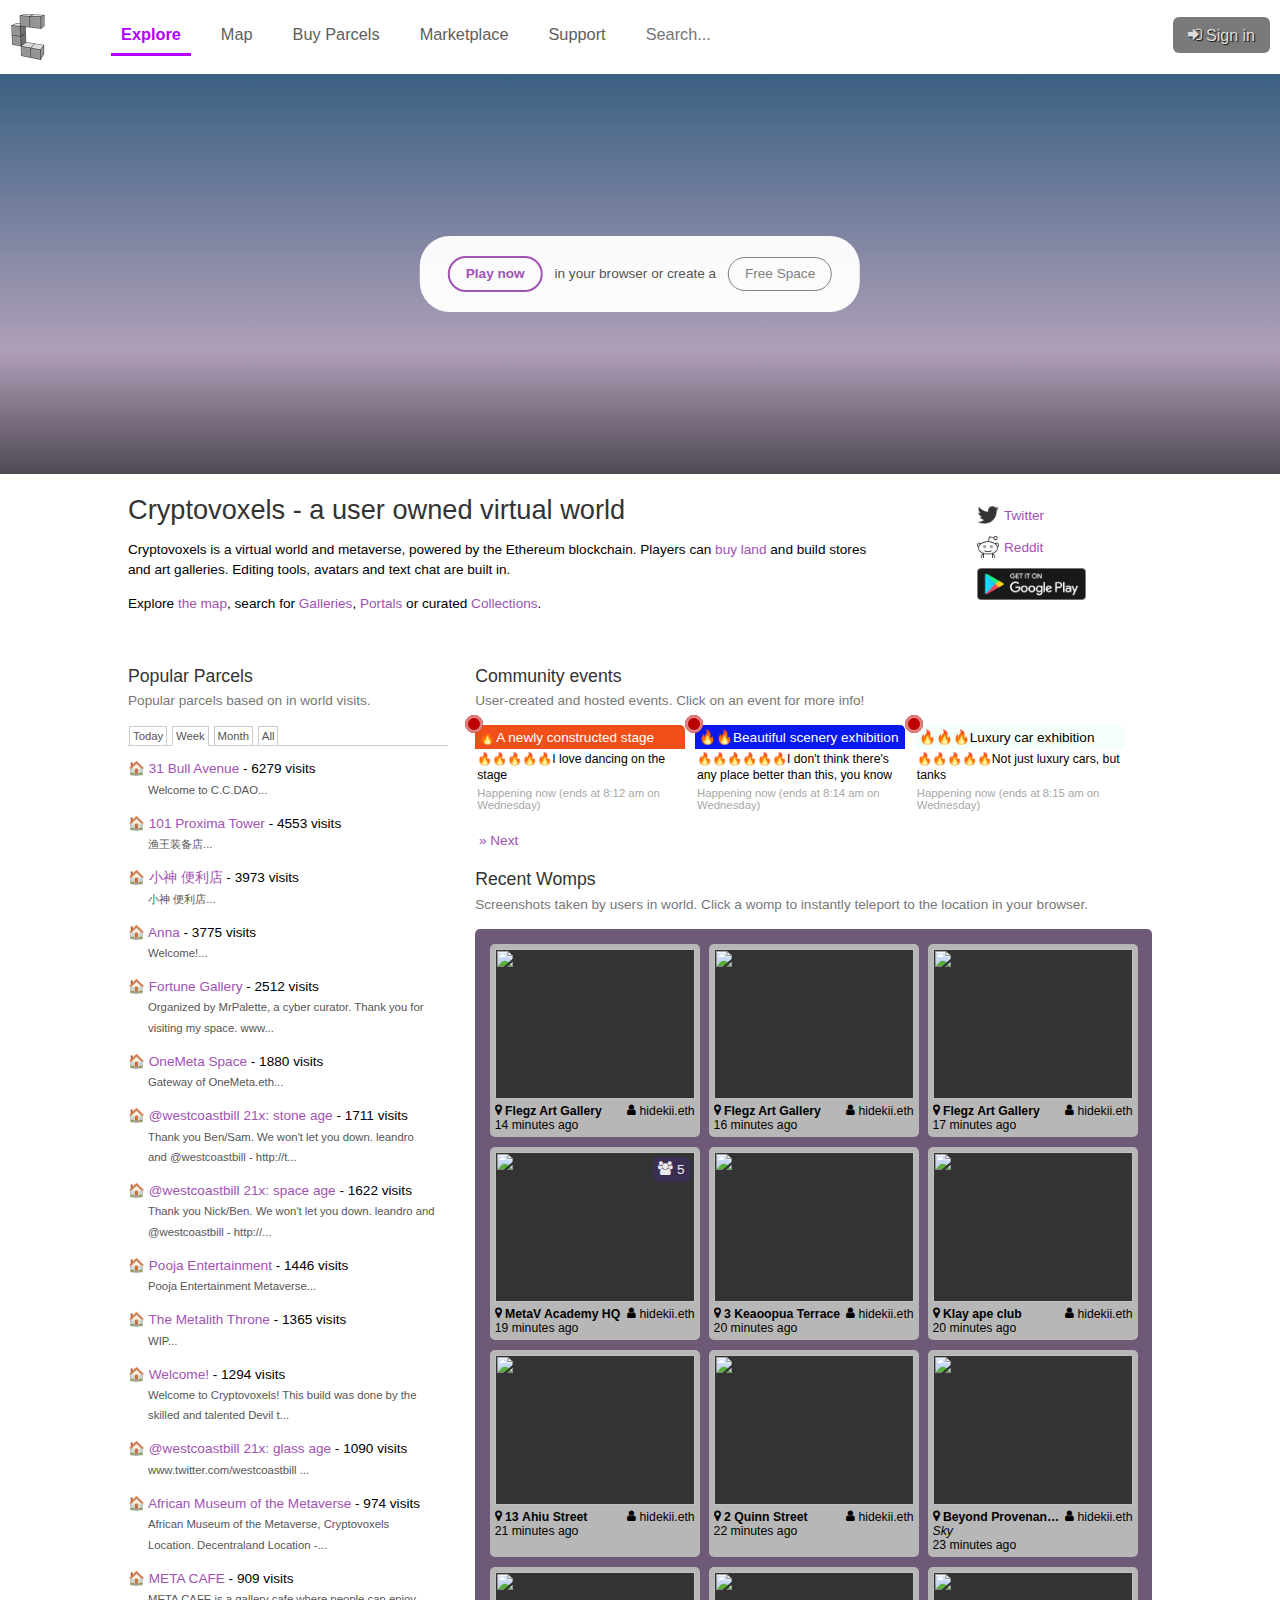
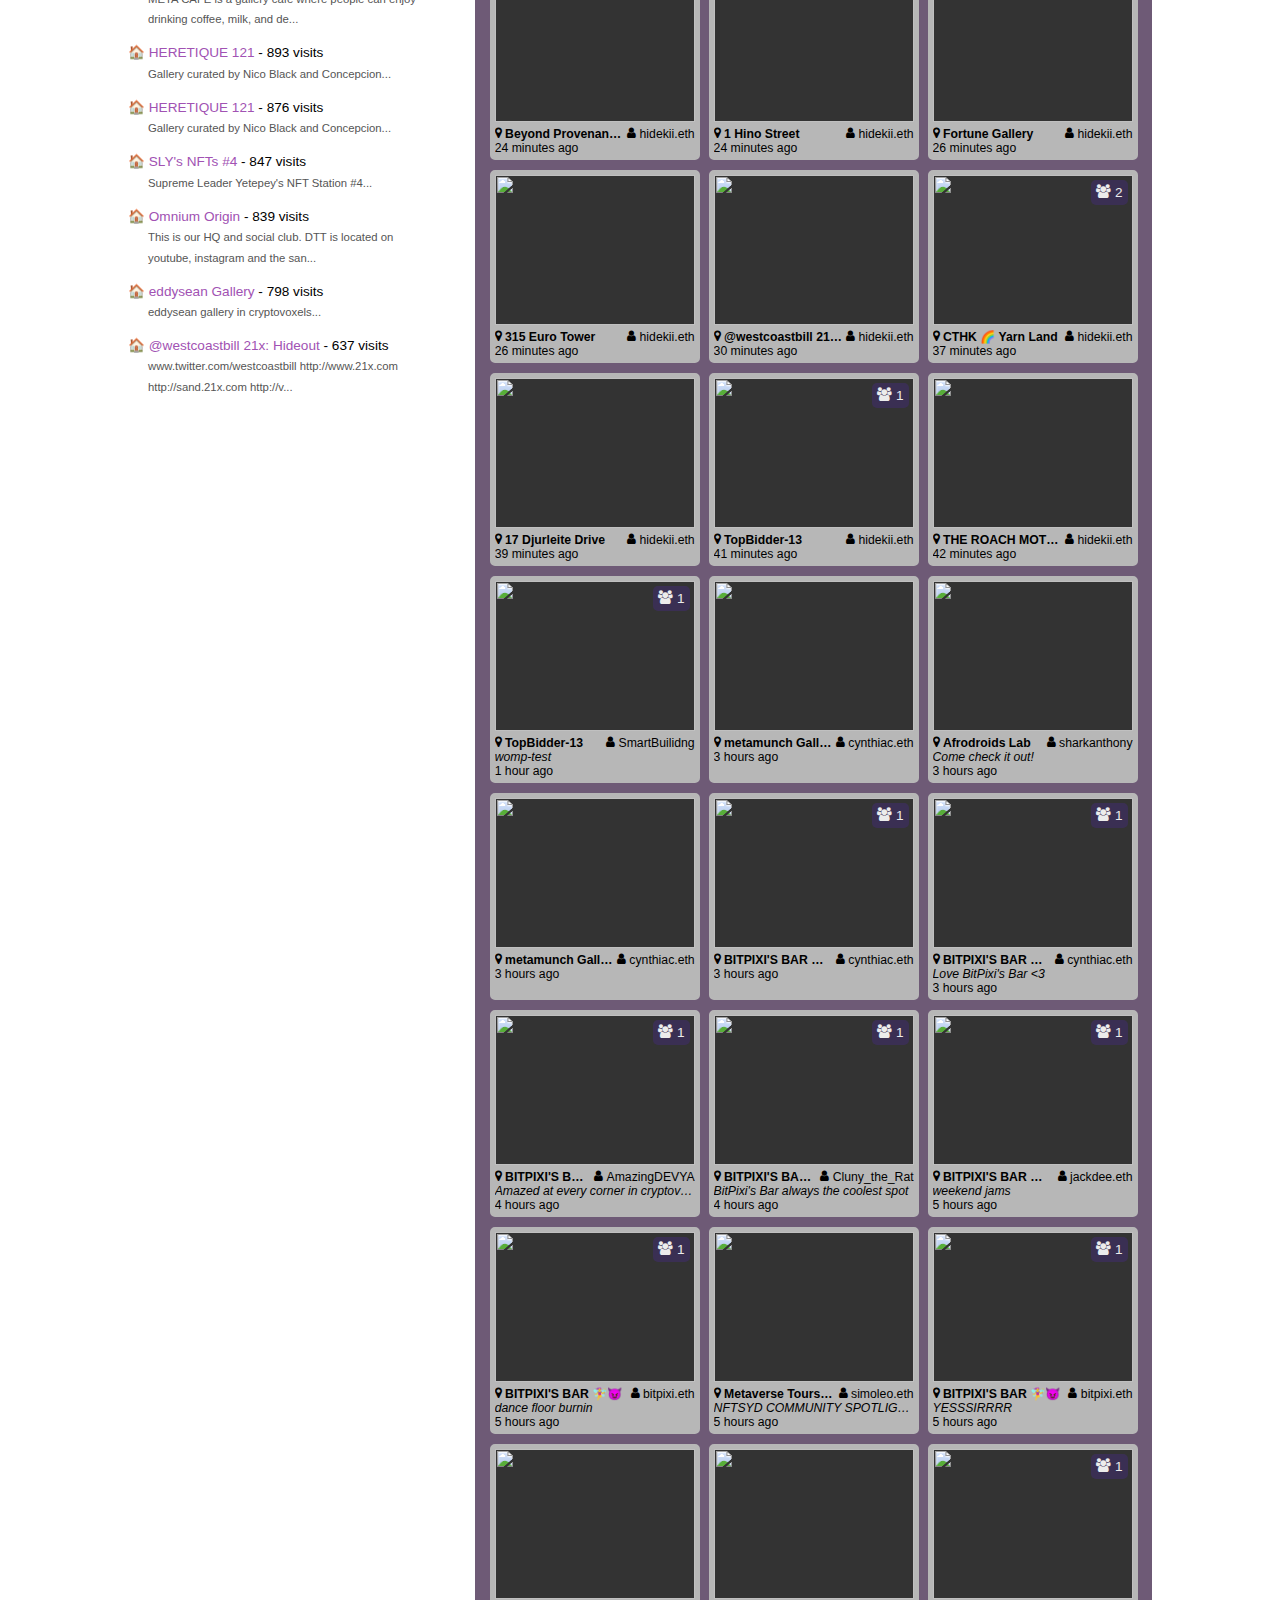
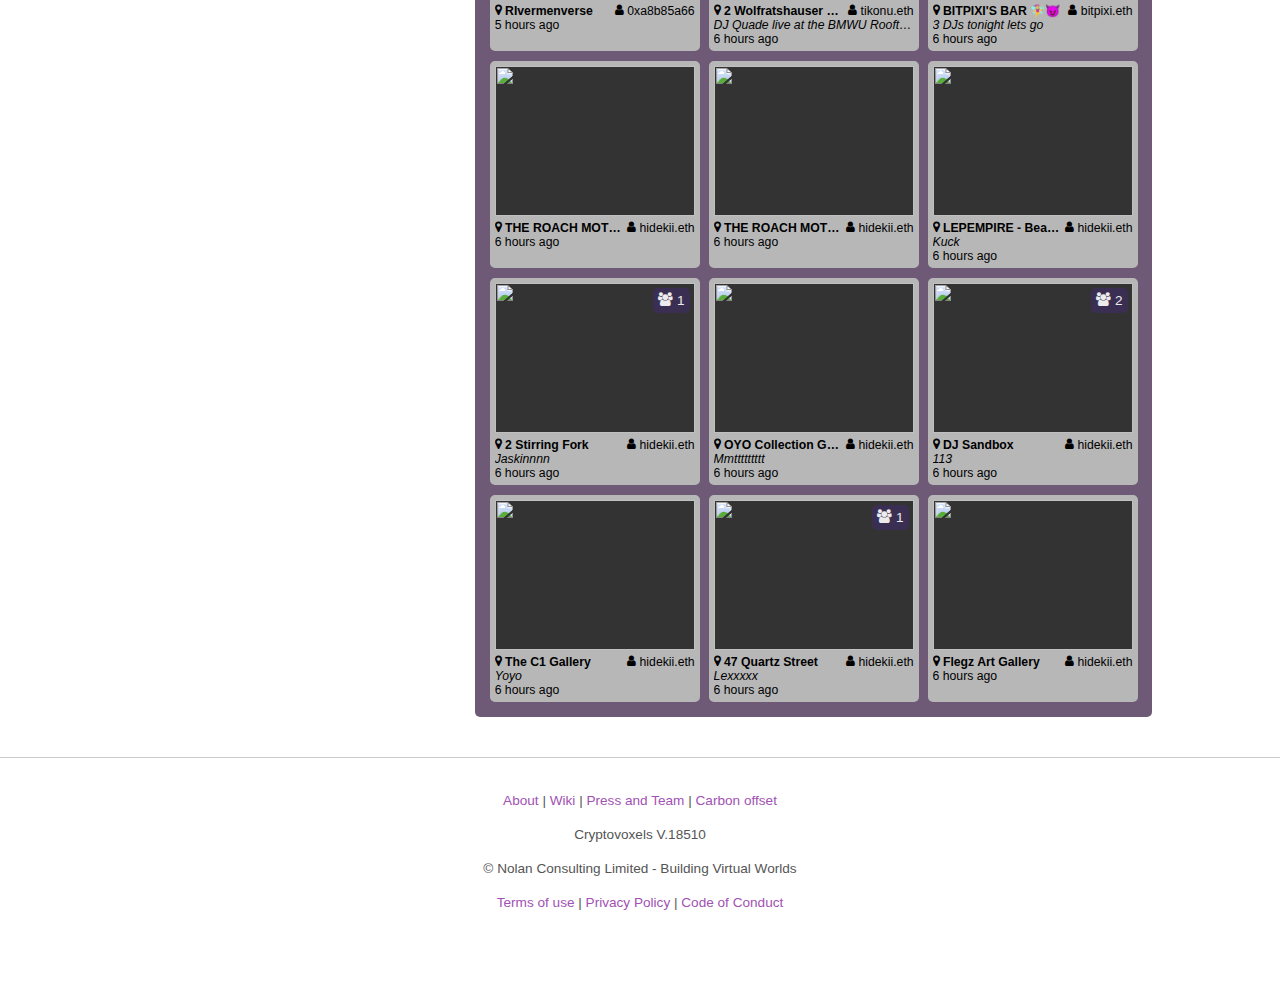
==== commit 493ea6fd: "add pagination and buy parcel" ====
--- a/index.html
+++ b/index.html
@@ -40,25 +40,24 @@
                   </header>
                   <div>
                     <div class="WalletProviderChooser">
-                      <div class="provider" id="metamask" tabindex="0" title="Metamask"><img src="https://www.cryptovoxels.com/images/metamask.png"
-                          title="Metamask">
+                      <div class="provider" id="metamask" tabindex="0" title="Metamask"><img
+                          src="https://www.cryptovoxels.com/images/metamask.png" title="Metamask">
                         <header>Metamask</header>
                         <p>install extension</p>
                       </div>
-                      <div class="provider" id="truswallet" tabindex="0" title="WalletConnect" id="waller-connect"><img src="	https://www.cryptovoxels.com/images/walletconnect.png
-                        "
-                          title="WalletConnect">
+                      <div class="provider" id="truswallet" tabindex="0" title="WalletConnect" id="waller-connect"><img
+                          src="	https://www.cryptovoxels.com/images/walletconnect.png
+                        " title="WalletConnect">
                         <header>WalletConnect</header>
                         <p>via QR Code</p>
                       </div>
-                      <div class="provider" id="wallet-link" tabindex="0" title="WalletLink" id="wallet-link"><img src="https://www.cryptovoxels.com/images/walletlink.png"
-                          title="WalletLink">
+                      <div class="provider" id="wallet-link" tabindex="0" title="WalletLink" id="wallet-link"><img
+                          src="https://www.cryptovoxels.com/images/walletlink.png" title="WalletLink">
                         <header>WalletLink</header>
                         <p>via QR Code</p>
                       </div>
                       <div class="provider" id="facebook" tabindex="0" title="Facebook" id="facebook"><img src="https://www.cryptovoxels.com/images/facebook.png
-                        "
-                          title="Facebook">
+                        " title="Facebook">
                         <header>Facebook</header>
                         <p>via Torus</p>
                       </div>
@@ -76,8 +75,8 @@
     </div>
     <section class="TourBanner">
       <div class="play-view"></div>
-      <div class="playNow"><a native href="/play"><b>Play now</b> in your browser</a> or create a <a
-          href="/account/spaces" class="void"><b>Free Space</b></a></div>
+      <div class="playNow"><a native href="https://www.cryptovoxels.com/play"><b>Play now</b> in your browser</a> or
+        create a <a href="https://www.cryptovoxels.com/account/spaces" class="void"><b>Free Space</b></a></div>
     </section>
     <section class="HomePreview">
       <div class="columns">
@@ -94,8 +93,6 @@
             <ul class="SocialLinksList">
               <li><a href="https://twitter.com/cryptovoxels"><img src="images/twitter.png" title="Twitter"
                     class="icon"><span>Twitter</span></a></li>
-              <li><a href="https://discord.gg/rQVMQax"><img src="images/discord.png" title="Discord"
-                    class="icon"><span>Discord</span></a></li>
               <li><a href="https://www.reddit.com/r/cryptovoxels/"><img src="images/reddit.png" title="Reddit"
                     class="icon"><span>Reddit</span></a></li>
               <li><a class="-googlePlay"
@@ -229,538 +226,554 @@
         <h3>Recent Womps</h3>
         <p class="subtitle">Screenshots taken by users in world. Click a womp to instantly teleport to the location in
           your browser.</p>
-        <div class="WompsList "><a class="WompCard -small" href="/play?coords=@1125E,754S,6.5U"
-            title="Click to teleport to E@1125E,754S,6.5U"><img
-              src="https://media-crvox.sfo2.digitaloceanspaces.com/0x8ef583d4f127eabd59dede9e7ef92bcbde9cc4ca/womps/1645619894453-00643632-cc05-4d44-84ce-da18f070b614.jpg">
+        <div class="WompsList ">
+          <a class="WompCard -small"
+            title="Click to teleport to NW@6610W,24S">
+            <img
+              src="https://media-crvox.sfo2.digitaloceanspaces.com/0x41c851d34Ea8e954ae05F06Bb652DaE71c5662D1/womps/1645950511375-9f39c7e5-45d4-4afe-af81-c6fb637be077.jpg">
+            <header id="wompHeader">
+              <div class="parcel"><i class="fi-map-marker"></i> Flegz Art Gallery</div>
+              <div class="user"><div title="View User Profile"><i class="fi-user"></i> hidekii.eth</div>
+              </div>
+            </header>
+            <div title="" class="userDescription">
+              <div class="description"></div>
+            </div>
+            <div class="time"><div title="View Womp Page">14 minutes ago</div></div>
+          </a>
+          <a class="WompCard -small" href="https://www.cryptovoxels.com/play?coords=W@6601W,37S" title="Click to teleport to NW@6601W,37S"><img
+              src="https://media-crvox.sfo2.digitaloceanspaces.com/0x41c851d34Ea8e954ae05F06Bb652DaE71c5662D1/womps/1645950370193-dd8b2857-161c-4bdf-a260-8e28151ee01c.jpg">
+            <header id="wompHeader">
+              <div class="parcel"><i class="fi-map-marker"></i> Flegz Art Gallery </div>
+              <div class="user"><div title="View User Profile"
+                  href="/avatar/0x41c851d34Ea8e954ae05F06Bb652DaE71c5662D1"><i class="fi-user"></i> hidekii.eth</div>
+              </div>
+            </header>
+            <div title="" class="userDescription">
+              <div class="description"></div>
+            </div>
+            <div class="time"><div title="View Womp Page" href="/womps/44499">16 minutes ago</div></div>
+          </a><a class="WompCard -small" href="https://www.cryptovoxels.com/play?coords=E@6609W,32S" title="Click to teleport to NE@6609W,32S"><img
+              src="https://media-crvox.sfo2.digitaloceanspaces.com/0x41c851d34Ea8e954ae05F06Bb652DaE71c5662D1/womps/1645950309156-124e65a5-3d4c-4c36-bbea-e71b7d8fe20d.jpg">
+            <header id="wompHeader">
+              <div class="parcel"><i class="fi-map-marker"></i> Flegz Art Gallery </div>
+              <div class="user"><div title="View User Profile"
+                  href="/avatar/0x41c851d34Ea8e954ae05F06Bb652DaE71c5662D1"><i class="fi-user"></i> hidekii.eth</div>
+              </div>
+            </header>
+            <div title="" class="userDescription">
+              <div class="description"></div>
+            </div>
+            <div class="time"><div title="View Womp Page" href="/womps/44498">17 minutes ago</div></div>
+          </a><a class="WompCard -small" href="https://www.cryptovoxels.com/play?coords=@1422W,1117S"
+            title="Click to teleport to N@1422W,1117S"><img
+              src="https://media-crvox.sfo2.digitaloceanspaces.com/0x41c851d34Ea8e954ae05F06Bb652DaE71c5662D1/womps/1645950232830-7a2d1098-e7b7-4ecb-b767-5d33608b10b2.jpg">
+            <div title="5 people nearby" class="userCount"><i class="fi-users"></i> 5</div>
+            <header id="wompHeader">
+              <div class="parcel"><i class="fi-map-marker"></i> MetaV Academy HQ</div>
+              <div class="user"><div title="View User Profile"
+                  href="/avatar/0x41c851d34Ea8e954ae05F06Bb652DaE71c5662D1"><i class="fi-user"></i> hidekii.eth</div>
+              </div>
+            </header>
+            <div title="" class="userDescription">
+              <div class="description"></div>
+            </div>
+            <div class="time"><div title="View Womp Page" href="/womps/44497">19 minutes ago</div></div>
+          </a><a class="WompCard -small" href="https://www.cryptovoxels.com/play?coords=@1288E,1018S,0.5U"
+            title="Click to teleport to E@1288E,1018S,0.5U"><img
+              src="https://media-crvox.sfo2.digitaloceanspaces.com/0x41c851d34Ea8e954ae05F06Bb652DaE71c5662D1/womps/1645950186915-d30933b0-70cb-46bc-aa5b-1a6df1c927fa.jpg">
+            <header id="wompHeader">
+              <div class="parcel"><i class="fi-map-marker"></i> 3 Keaoopua Terrace</div>
+              <div class="user"><div title="View User Profile"
+                  href="/avatar/0x41c851d34Ea8e954ae05F06Bb652DaE71c5662D1"><i class="fi-user"></i> hidekii.eth</div>
+              </div>
+            </header>
+            <div title="" class="userDescription">
+              <div class="description"></div>
+            </div>
+            <div class="time"><div title="View Womp Page" href="/womps/44496">20 minutes ago</div></div>
+          </a><a class="WompCard -small" href="https://www.cryptovoxels.com/play?coords=@1283E,1016S"
+            title="Click to teleport to N@1283E,1016S"><img
+              src="https://media-crvox.sfo2.digitaloceanspaces.com/0x41c851d34Ea8e954ae05F06Bb652DaE71c5662D1/womps/1645950133506-46fb306b-0987-4f5e-abc9-9851f2870606.jpg">
+            <header id="wompHeader">
+              <div class="parcel"><i class="fi-map-marker"></i> Klay ape club</div>
+              <div class="user"><div title="View User Profile"
+                  href="/avatar/0x41c851d34Ea8e954ae05F06Bb652DaE71c5662D1"><i class="fi-user"></i> hidekii.eth</div>
+              </div>
+            </header>
+            <div title="" class="userDescription">
+              <div class="description"></div>
+            </div>
+            <div class="time"><div title="View Womp Page" href="/womps/44495">20 minutes ago</div></div>
+          </a><a class="WompCard -small" href="https://www.cryptovoxels.com/play?coords=@1298E,1002S"
+            title="Click to teleport to N@1298E,1002S"><img
+              src="https://media-crvox.sfo2.digitaloceanspaces.com/0x41c851d34Ea8e954ae05F06Bb652DaE71c5662D1/womps/1645950084429-84b89326-356a-4bc3-9936-e9495eeaba60.jpg">
+            <header id="wompHeader">
+              <div class="parcel"><i class="fi-map-marker"></i> 13 Ahiu Street</div>
+              <div class="user"><div title="View User Profile"
+                  href="/avatar/0x41c851d34Ea8e954ae05F06Bb652DaE71c5662D1"><i class="fi-user"></i> hidekii.eth</div>
+              </div>
+            </header>
+            <div title="" class="userDescription">
+              <div class="description"></div>
+            </div>
+            <div class="time"><div title="View Womp Page" href="/womps/44494">21 minutes ago</div></div>
+          </a><a class="WompCard -small" href="https://www.cryptovoxels.com/play?coords=@1230E,1111S"
+            title="Click to teleport to E@1230E,1111S"><img
+              src="https://media-crvox.sfo2.digitaloceanspaces.com/0x41c851d34Ea8e954ae05F06Bb652DaE71c5662D1/womps/1645950059901-921856be-ce98-40d0-8df4-fb31a49f9cfd.jpg">
+            <header id="wompHeader">
+              <div class="parcel"><i class="fi-map-marker"></i> 2 Quinn Street</div>
+              <div class="user"><div title="View User Profile"
+                  href="/avatar/0x41c851d34Ea8e954ae05F06Bb652DaE71c5662D1"><i class="fi-user"></i> hidekii.eth</div>
+              </div>
+            </header>
+            <div title="" class="userDescription">
+              <div class="description"></div>
+            </div>
+            <div class="time"><div title="View Womp Page" href="/womps/44493">22 minutes ago</div></div>
+          </a><a class="WompCard -small" href="https://www.cryptovoxels.com/play?coords=@45E,641N,53.5F"
+            title="Click to teleport to S@45E,641N,53.5F"><img
+              src="https://media-crvox.sfo2.digitaloceanspaces.com/0x41c851d34Ea8e954ae05F06Bb652DaE71c5662D1/womps/1645949986816-8df49a0f-3fee-408a-af34-10fd25b72ba6.jpg">
+            <header id="wompHeader">
+              <div class="parcel"><i class="fi-map-marker"></i> Beyond Provenance Exhibition Parcel 1</div>
+              <div class="user"><div title="View User Profile"
+                  href="/avatar/0x41c851d34Ea8e954ae05F06Bb652DaE71c5662D1"><i class="fi-user"></i> hidekii.eth</div>
+              </div>
+            </header>
+            <div title="Sky" class="userDescription">
+              <div class="description">Sky</div>
+            </div>
+            <div class="time"><div title="View Womp Page" href="/womps/44492">23 minutes ago</div></div>
+          </a><a class="WompCard -small" href="https://www.cryptovoxels.com/play?coords=E@46E,630N,30.5F"
+            title="Click to teleport to SE@46E,630N,30.5F"><img
+              src="https://media-crvox.sfo2.digitaloceanspaces.com/0x41c851d34Ea8e954ae05F06Bb652DaE71c5662D1/womps/1645949945062-5775cc83-6cec-4443-b8d9-027e25afb9c1.jpg">
+            <header id="wompHeader">
+              <div class="parcel"><i class="fi-map-marker"></i> Beyond Provenance Exhibition Parcel 1</div>
+              <div class="user"><div title="View User Profile"
+                  href="/avatar/0x41c851d34Ea8e954ae05F06Bb652DaE71c5662D1"><i class="fi-user"></i> hidekii.eth</div>
+              </div>
+            </header>
+            <div title="" class="userDescription">
+              <div class="description"></div>
+            </div>
+            <div class="time"><div title="View Womp Page" href="/womps/44491">24 minutes ago</div></div>
+          </a><a class="WompCard -small" href="https://www.cryptovoxels.com/play?coords=E@6W,658N,20.5F"
+            title="Click to teleport to NE@6W,658N,20.5F"><img
+              src="https://media-crvox.sfo2.digitaloceanspaces.com/0x41c851d34Ea8e954ae05F06Bb652DaE71c5662D1/womps/1645949897078-2ee7d679-2cdb-40eb-91ec-e81a4bc0eaf2.jpg">
+            <header id="wompHeader">
+              <div class="parcel"><i class="fi-map-marker"></i> 1 Hino Street</div>
+              <div class="user"><div title="View User Profile"
+                  href="/avatar/0x41c851d34Ea8e954ae05F06Bb652DaE71c5662D1"><i class="fi-user"></i> hidekii.eth</div>
+              </div>
+            </header>
+            <div title="" class="userDescription">
+              <div class="description"></div>
+            </div>
+            <div class="time"><div title="View Womp Page" href="/womps/44490">24 minutes ago</div></div>
+          </a><a class="WompCard -small" href="https://www.cryptovoxels.com/play?coords=W@55W,660N,14U"
+            title="Click to teleport to SW@55W,660N,14U"><img
+              src="https://media-crvox.sfo2.digitaloceanspaces.com/0x41c851d34Ea8e954ae05F06Bb652DaE71c5662D1/womps/1645949820670-f86f55c3-20c6-4043-a477-b63ba7099a6a.jpg">
+            <header id="wompHeader">
+              <div class="parcel"><i class="fi-map-marker"></i> Fortune Gallery</div>
+              <div class="user"><div title="View User Profile"
+                  href="/avatar/0x41c851d34Ea8e954ae05F06Bb652DaE71c5662D1"><i class="fi-user"></i> hidekii.eth</div>
+              </div>
+            </header>
+            <div title="" class="userDescription">
+              <div class="description"></div>
+            </div>
+            <div class="time"><div title="View Womp Page" href="/womps/44489">26 minutes ago</div></div>
+          </a><a class="WompCard -small" href="https://www.cryptovoxels.com/play?coords=W@55W,644N,14U"
+            title="Click to teleport to NW@55W,644N,14U"><img
+              src="https://media-crvox.sfo2.digitaloceanspaces.com/0x41c851d34Ea8e954ae05F06Bb652DaE71c5662D1/womps/1645949775914-675ecbbf-4501-435c-9fad-76ed47fb8db2.jpg">
+            <header id="wompHeader">
+              <div class="parcel"><i class="fi-map-marker"></i> 315 Euro Tower</div>
+              <div class="user"><div title="View User Profile"
+                  href="/avatar/0x41c851d34Ea8e954ae05F06Bb652DaE71c5662D1"><i class="fi-user"></i> hidekii.eth</div>
+              </div>
+            </header>
+            <div title="" class="userDescription">
+              <div class="description"></div>
+            </div>
+            <div class="time"><div title="View Womp Page" href="/womps/44488">26 minutes ago</div></div>
+          </a><a class="WompCard -small" href="https://www.cryptovoxels.com/play?coords=@2S" title="Click to teleport to E@2S"><img
+              src="https://media-crvox.sfo2.digitaloceanspaces.com/0x41c851d34Ea8e954ae05F06Bb652DaE71c5662D1/womps/1645949584881-18397aff-685d-47cd-bb46-9e04efa627e1.jpg">
+            <header id="wompHeader">
+              <div class="parcel"><i class="fi-map-marker"></i> @westcoastbill 21x: stone age</div>
+              <div class="user"><div title="View User Profile"
+                  href="/avatar/0x41c851d34Ea8e954ae05F06Bb652DaE71c5662D1"><i class="fi-user"></i> hidekii.eth</div>
+              </div>
+            </header>
+            <div title="" class="userDescription">
+              <div class="description"></div>
+            </div>
+            <div class="time"><div title="View Womp Page" href="/womps/44487">30 minutes ago</div></div>
+          </a><a class="WompCard -small" href="https://www.cryptovoxels.com/play?coords=E@904E,11N" title="Click to teleport to NE@904E,11N"><img
+              src="https://media-crvox.sfo2.digitaloceanspaces.com/0x41c851d34Ea8e954ae05F06Bb652DaE71c5662D1/womps/1645949125680-2ab12eee-c8d1-4a4f-ac64-7b9af7242cbc.jpg">
             <div title="2 people nearby" class="userCount"><i class="fi-users"></i> 2</div>
             <header id="wompHeader">
-              <div class="parcel"><i class="fi-map-marker"></i> The Land of NFTs</div>
-              <div class="user"><a title="View User Profile"
-                  href="/avatar/0x8ef583d4f127eabd59dede9e7ef92bcbde9cc4ca"><i class="fi-user"></i> EEAR_PLUG</a></div>
-            </header>
-            <div title="" class="userDescription">
-              <div class="description"></div>
-            </div>
-            <div class="time"><a title="View Womp Page" href="/womps/44071">47 seconds ago</a></div>
-          </a><a class="WompCard -small" href="/play?coords=@5085W,1856N,-9.5U"
-            title="Click to teleport to E@5085W,1856N,-9.5U"><img
-              src="https://media-crvox.sfo2.digitaloceanspaces.com/0xe330dc28b47d73884ad88837aecfee1f49ad7e7b/womps/1645619055338-cde1fffa-233c-4a6d-b627-184d54575a14.jpg">
-            <header id="wompHeader">
-              <div class="parcel"><i class="fi-map-marker"></i> Star Shrine</div>
-              <div class="user"><a title="View User Profile"
-                  href="/avatar/0xe330dc28b47d73884ad88837aecfee1f49ad7e7b"><i class="fi-user"></i> ThePhilosopher</a>
-              </div>
-            </header>
-            <div title="" class="userDescription">
-              <div class="description"></div>
-            </div>
-            <div class="time"><a title="View Womp Page" href="/womps/44070">14 minutes ago</a></div>
-          </a><a class="WompCard -small" href="/play?coords=@1740E,1031N,4U"
-            title="Click to teleport to N@1740E,1031N,4U"><img
-              src="https://media-crvox.sfo2.digitaloceanspaces.com/0x490584eab67d8842baf06dd3184551445f0711f0/womps/1645618542465-1cb8bf9b-8d0a-45e0-932d-dc482eedc113.jpg">
-            <header id="wompHeader">
-              <div class="parcel"><i class="fi-map-marker"></i> 5 Banded Iguana Street</div>
-              <div class="user"><a title="View User Profile"
-                  href="/avatar/0x490584eab67d8842baf06dd3184551445f0711f0"><i class="fi-user"></i> yumika</a></div>
-            </header>
-            <div title="METAVERSE TALKS" class="userDescription">
-              <div class="description">METAVERSE TALKS</div>
-            </div>
-            <div class="time"><a title="View Womp Page" href="/womps/44069">23 minutes ago</a></div>
-          </a><a class="WompCard -small" href="/play?coords=W@416W,185N" title="Click to teleport to SW@416W,185N"><img
-              src="https://media-crvox.sfo2.digitaloceanspaces.com/0xd8b41b798a7ce8d30cbc87f007ecb95e1d3c876c/womps/1645618507804-3f84ed35-015f-4ad2-8672-5fe08a4e91f5.jpg">
-            <div title="1 people nearby" class="userCount"><i class="fi-users"></i> 1</div>
+              <div class="parcel"><i class="fi-map-marker"></i> CTHK 🌈 Yarn Land</div>
+              <div class="user"><div title="View User Profile"
+                  href="/avatar/0x41c851d34Ea8e954ae05F06Bb652DaE71c5662D1"><i class="fi-user"></i> hidekii.eth</div>
+              </div>
+            </header>
+            <div title="" class="userDescription">
+              <div class="description"></div>
+            </div>
+            <div class="time"><div title="View Womp Page" href="/womps/44486">37 minutes ago</div></div>
+          </a><a class="WompCard -small" href="https://www.cryptovoxels.com/play?coords=@1469W,1168S,19F"
+            title="Click to teleport to E@1469W,1168S,19F"><img
+              src="https://media-crvox.sfo2.digitaloceanspaces.com/0x41c851d34Ea8e954ae05F06Bb652DaE71c5662D1/womps/1645949048439-ca68ed52-b8f9-4e01-832b-b5cbbdd6b983.jpg">
+            <header id="wompHeader">
+              <div class="parcel"><i class="fi-map-marker"></i> 17 Djurleite Drive</div>
+              <div class="user"><div title="View User Profile"
+                  href="/avatar/0x41c851d34Ea8e954ae05F06Bb652DaE71c5662D1"><i class="fi-user"></i> hidekii.eth</div>
+              </div>
+            </header>
+            <div title="" class="userDescription">
+              <div class="description"></div>
+            </div>
+            <div class="time"><div title="View Womp Page" href="/womps/44485">39 minutes ago</div></div>
+          </a><a class="WompCard -small" href="https://www.cryptovoxels.com/play?coords=@49E,25S" title="Click to teleport to N@49E,25S"><img
+              src="https://media-crvox.sfo2.digitaloceanspaces.com/0x41c851d34Ea8e954ae05F06Bb652DaE71c5662D1/womps/1645948927095-ddc8862a-f1dd-45e4-b75b-1d4ca2a974ce.jpg">
+            <div title="1 people nearby" class="userCount"><i class="fi-users"></i> 1</div>
+            <header id="wompHeader">
+              <div class="parcel"><i class="fi-map-marker"></i> TopBidder-13</div>
+              <div class="user"><div title="View User Profile"
+                  href="/avatar/0x41c851d34Ea8e954ae05F06Bb652DaE71c5662D1"><i class="fi-user"></i> hidekii.eth</div>
+              </div>
+            </header>
+            <div title="" class="userDescription">
+              <div class="description"></div>
+            </div>
+            <div class="time"><div title="View Womp Page" href="/womps/44484">41 minutes ago</div></div>
+          </a><a class="WompCard -small" href="https://www.cryptovoxels.com/play?coords=@103E,5039N,15U"
+            title="Click to teleport to W@103E,5039N,15U"><img
+              src="https://media-crvox.sfo2.digitaloceanspaces.com/0x41c851d34Ea8e954ae05F06Bb652DaE71c5662D1/womps/1645948847044-5fe8f05b-a39d-4a4c-8005-453455dd3a6b.jpg">
+            <header id="wompHeader">
+              <div class="parcel"><i class="fi-map-marker"></i> THE ROACH MOTEL MUSEUM</div>
+              <div class="user"><div title="View User Profile"
+                  href="/avatar/0x41c851d34Ea8e954ae05F06Bb652DaE71c5662D1"><i class="fi-user"></i> hidekii.eth</div>
+              </div>
+            </header>
+            <div title="" class="userDescription">
+              <div class="description"></div>
+            </div>
+            <div class="time"><div title="View Womp Page" href="/womps/44483">42 minutes ago</div></div>
+          </a><a class="WompCard -small" href="https://www.cryptovoxels.com/play?coords=W@55E,18S" title="Click to teleport to NW@55E,18S"><img
+              src="https://media-crvox.sfo2.digitaloceanspaces.com/0x467e61e09cea04c6446d464144b075e3c287cb89/womps/1645945575492-089fa32f-5607-4cec-a6a7-564d20cfcdbc.jpg">
+            <div title="1 people nearby" class="userCount"><i class="fi-users"></i> 1</div>
+            <header id="wompHeader">
+              <div class="parcel"><i class="fi-map-marker"></i> TopBidder-13</div>
+              <div class="user"><div title="View User Profile"
+                  href="/avatar/0x467e61e09cea04c6446d464144b075e3c287cb89"><i class="fi-user"></i> SmartBuilidng</div>
+              </div>
+            </header>
+            <div title="womp-test" class="userDescription">
+              <div class="description">womp-test</div>
+            </div>
+            <div class="time"><div title="View Womp Page" href="/womps/44482">1 hour ago</div></div>
+          </a><a class="WompCard -small" href="https://www.cryptovoxels.com/play?coords=E@996E,116S,8F"
+            title="Click to teleport to SE@996E,116S,8F"><img
+              src="https://media-crvox.sfo2.digitaloceanspaces.com/0xfea62440ca9c4c76b6cbb57d51053fa35faf03e5/womps/1645940118675-bd1a640d-5776-444f-8126-6b5c0be01b31.jpg">
+            <header id="wompHeader">
+              <div class="parcel"><i class="fi-map-marker"></i> metamunch Gallery</div>
+              <div class="user"><div title="View User Profile"
+                  href="/avatar/0xfea62440ca9c4c76b6cbb57d51053fa35faf03e5"><i class="fi-user"></i> cynthiac.eth</div>
+              </div>
+            </header>
+            <div title="" class="userDescription">
+              <div class="description"></div>
+            </div>
+            <div class="time"><div title="View Womp Page" href="/womps/44476">3 hours ago</div></div>
+          </a><a class="WompCard -small" href="https://www.cryptovoxels.com/play?coords=E@900E,203S,4F"
+            title="Click to teleport to NE@900E,203S,4F"><img
+              src="https://media-crvox.sfo2.digitaloceanspaces.com/0x4bcac160ce0fb9015c2b8c28726cb1eac879a960/womps/1645939540442-381f40e9-3eaf-4ecb-880e-2b96c939d693.jpg">
+            <header id="wompHeader">
+              <div class="parcel"><i class="fi-map-marker"></i> Afrodroids Lab</div>
+              <div class="user"><div title="View User Profile"
+                  href="/avatar/0x4bcac160ce0fb9015c2b8c28726cb1eac879a960"><i class="fi-user"></i> sharkanthony</div>
+              </div>
+            </header>
+            <div title="Come check it out!" class="userDescription">
+              <div class="description">Come check it out!</div>
+            </div>
+            <div class="time"><div title="View Womp Page" href="/womps/44475">3 hours ago</div></div>
+          </a><a class="WompCard -small" href="https://www.cryptovoxels.com/play?coords=W@1001E,121S"
+            title="Click to teleport to SW@1001E,121S"><img
+              src="https://media-crvox.sfo2.digitaloceanspaces.com/0xfea62440ca9c4c76b6cbb57d51053fa35faf03e5/womps/1645939519653-4fe6a715-710a-48e7-b48f-65b1593737e7.jpg">
+            <header id="wompHeader">
+              <div class="parcel"><i class="fi-map-marker"></i> metamunch Gallery</div>
+              <div class="user"><div title="View User Profile"
+                  href="/avatar/0xfea62440ca9c4c76b6cbb57d51053fa35faf03e5"><i class="fi-user"></i> cynthiac.eth</div>
+              </div>
+            </header>
+            <div title="" class="userDescription">
+              <div class="description"></div>
+            </div>
+            <div class="time"><div title="View Womp Page" href="/womps/44474">3 hours ago</div></div>
+          </a><a class="WompCard -small" href="https://www.cryptovoxels.com/play?coords=W@656W,325N" title="Click to teleport to SW@656W,325N"><img
+              src="https://media-crvox.sfo2.digitaloceanspaces.com/0xfea62440ca9c4c76b6cbb57d51053fa35faf03e5/womps/1645938292061-c52190a8-8744-40cd-b4a8-1f4ecbe5f062.jpg">
+            <div title="1 people nearby" class="userCount"><i class="fi-users"></i> 1</div>
+            <header id="wompHeader">
+              <div class="parcel"><i class="fi-map-marker"></i> BITPIXI'S BAR 🧚&zwj;♀️😈</div>
+              <div class="user"><div title="View User Profile"
+                  href="/avatar/0xfea62440ca9c4c76b6cbb57d51053fa35faf03e5"><i class="fi-user"></i> cynthiac.eth</div>
+              </div>
+            </header>
+            <div title="" class="userDescription">
+              <div class="description"></div>
+            </div>
+            <div class="time"><div title="View Womp Page" href="/womps/44472">3 hours ago</div></div>
+          </a><a class="WompCard -small" href="https://www.cryptovoxels.com/play?coords=W@656W,325N" title="Click to teleport to SW@656W,325N"><img
+              src="https://media-crvox.sfo2.digitaloceanspaces.com/0xfea62440ca9c4c76b6cbb57d51053fa35faf03e5/womps/1645938010449-f430300f-bd34-4633-9082-c392d481a65b.jpg">
+            <div title="1 people nearby" class="userCount"><i class="fi-users"></i> 1</div>
+            <header id="wompHeader">
+              <div class="parcel"><i class="fi-map-marker"></i> BITPIXI'S BAR 🧚&zwj;♀️😈</div>
+              <div class="user"><div title="View User Profile"
+                  href="/avatar/0xfea62440ca9c4c76b6cbb57d51053fa35faf03e5"><i class="fi-user"></i> cynthiac.eth</div>
+              </div>
+            </header>
+            <div title="Love BitPixi's Bar <3" class="userDescription">
+              <div class="description">Love BitPixi's Bar &lt;3</div>
+            </div>
+            <div class="time"><div title="View Womp Page" href="/womps/44471">3 hours ago</div></div>
+          </a><a class="WompCard -small" href="https://www.cryptovoxels.com/play?coords=E@655W,329N" title="Click to teleport to NE@655W,329N"><img
+              src="https://media-crvox.sfo2.digitaloceanspaces.com/0xae369b72d56b843719628c7c622d925843b5bf25/womps/1645934793425-88de2a0f-c0fd-470c-9065-38ae485ed9df.jpg">
+            <div title="1 people nearby" class="userCount"><i class="fi-users"></i> 1</div>
+            <header id="wompHeader">
+              <div class="parcel"><i class="fi-map-marker"></i> BITPIXI'S BAR 🧚&zwj;♀️😈</div>
+              <div class="user"><div title="View User Profile"
+                  href="/avatar/0xae369b72d56b843719628c7c622d925843b5bf25"><i class="fi-user"></i> AmazingDEVYA</div>
+              </div>
+            </header>
+            <div title="Amazed at every corner in cryptovoxels...
+dancing with clunky the rat  at bitpixi's bar !" class="userDescription">
+              <div class="description">Amazed at every corner in cryptovoxels...
+                dancing with clunky the rat at bitpixi's bar !</div>
+            </div>
+            <div class="time"><div title="View Womp Page" href="/womps/44470">4 hours ago</div></div>
+          </a><a class="WompCard -small" href="https://www.cryptovoxels.com/play?coords=@655W,332N" title="Click to teleport to S@655W,332N"><img
+              src="https://media-crvox.sfo2.digitaloceanspaces.com/0x36354da80c30e3b1045ae2dd7640a99d12d7bcbb/womps/1645934649063-b33d5be5-89be-46a2-8f67-2e2f238a7a14.jpg">
+            <div title="1 people nearby" class="userCount"><i class="fi-users"></i> 1</div>
+            <header id="wompHeader">
+              <div class="parcel"><i class="fi-map-marker"></i> BITPIXI'S BAR 🧚&zwj;♀️😈</div>
+              <div class="user"><div title="View User Profile"
+                  href="/avatar/0x36354da80c30e3b1045ae2dd7640a99d12d7bcbb"><i class="fi-user"></i> Cluny_the_Rat</div>
+              </div>
+            </header>
+            <div title="BitPixi's Bar always the coolest spot " class="userDescription">
+              <div class="description">BitPixi's Bar always the coolest spot </div>
+            </div>
+            <div class="time"><div title="View Womp Page" href="/womps/44469">4 hours ago</div></div>
+          </a><a class="WompCard -small" href="https://www.cryptovoxels.com/play?coords=@653W,331N" title="Click to teleport to S@653W,331N"><img
+              src="https://media-crvox.sfo2.digitaloceanspaces.com/0x4322d6b24bda8af69dd1014c4f29138f6d794ada/womps/1645933287108-63b2c169-df19-4108-9bda-489b3f28bed3.jpg">
+            <div title="1 people nearby" class="userCount"><i class="fi-users"></i> 1</div>
+            <header id="wompHeader">
+              <div class="parcel"><i class="fi-map-marker"></i> BITPIXI'S BAR 🧚&zwj;♀️😈</div>
+              <div class="user"><div title="View User Profile"
+                  href="/avatar/0x4322d6b24bda8af69dd1014c4f29138f6d794ada"><i class="fi-user"></i> jackdee.eth</div>
+              </div>
+            </header>
+            <div title="weekend jams " class="userDescription">
+              <div class="description">weekend jams </div>
+            </div>
+            <div class="time"><div title="View Womp Page" href="/womps/44468">5 hours ago</div></div>
+          </a><a class="WompCard -small" href="https://www.cryptovoxels.com/play?coords=@655W,327N" title="Click to teleport to N@655W,327N"><img
+              src="https://media-crvox.sfo2.digitaloceanspaces.com/0xb7d3a787a39f25457ca511dc3f0591b546f5e02f/womps/1645932156032-675e678a-ac61-4f3d-b83f-aca24b2e63a1.jpg">
+            <div title="1 people nearby" class="userCount"><i class="fi-users"></i> 1</div>
+            <header id="wompHeader">
+              <div class="parcel"><i class="fi-map-marker"></i> BITPIXI'S BAR 🧚&zwj;♀️😈</div>
+              <div class="user"><div title="View User Profile"
+                  href="/avatar/0xb7d3a787a39f25457ca511dc3f0591b546f5e02f"><i class="fi-user"></i> bitpixi.eth</div>
+              </div>
+            </header>
+            <div title="dance floor burnin" class="userDescription">
+              <div class="description">dance floor burnin</div>
+            </div>
+            <div class="time"><div title="View Womp Page" href="/womps/44467">5 hours ago</div></div>
+          </a><a class="WompCard -small" href="https://www.cryptovoxels.com/play?coords=W@300W,396N,5.5F"
+            title="Click to teleport to SW@300W,396N,5.5F"><img
+              src="https://media-crvox.sfo2.digitaloceanspaces.com/0x27e121bfb21f631496ad5b9783d049facbdd411e/womps/1645931185259-2e1212bc-41e7-4c23-acb8-bdf6fcd61f4c.jpg">
+            <header id="wompHeader">
+              <div class="parcel"><i class="fi-map-marker"></i> Metaverse Tours HQ</div>
+              <div class="user"><div title="View User Profile"
+                  href="/avatar/0x27e121bfb21f631496ad5b9783d049facbdd411e"><i class="fi-user"></i> simoleo.eth</div>
+              </div>
+            </header>
+            <div title="NFTSYD  COMMUNITY SPOTLIGHTS it's On" class="userDescription">
+              <div class="description">NFTSYD COMMUNITY SPOTLIGHTS it's On</div>
+            </div>
+            <div class="time"><div title="View Womp Page" href="/womps/44465">5 hours ago</div></div>
+          </a><a class="WompCard -small" href="https://www.cryptovoxels.com/play?coords=@653W,330N" title="Click to teleport to W@653W,330N"><img
+              src="https://media-crvox.sfo2.digitaloceanspaces.com/0xb7d3a787a39f25457ca511dc3f0591b546f5e02f/womps/1645930744439-ac347336-619e-432a-8483-3e78ea0acccf.jpg">
+            <div title="1 people nearby" class="userCount"><i class="fi-users"></i> 1</div>
+            <header id="wompHeader">
+              <div class="parcel"><i class="fi-map-marker"></i> BITPIXI'S BAR 🧚&zwj;♀️😈</div>
+              <div class="user"><div title="View User Profile"
+                  href="/avatar/0xb7d3a787a39f25457ca511dc3f0591b546f5e02f"><i class="fi-user"></i> bitpixi.eth</div>
+              </div>
+            </header>
+            <div title="YESSSIRRRR" class="userDescription">
+              <div class="description">YESSSIRRRR</div>
+            </div>
+            <div class="time"><div title="View Womp Page" href="/womps/44464">5 hours ago</div></div>
+          </a><a class="WompCard -small" href="https://www.cryptovoxels.com/play?coords=W@634W,449N,9F"
+            title="Click to teleport to SW@634W,449N,9F"><img
+              src="https://media-crvox.sfo2.digitaloceanspaces.com/0xa8b85a66e7826137e2c5d12389b57cdf58eb5520/womps/1645930189082-aefae77e-c1c9-412c-9a6e-ea94071a3016.jpg">
+            <header id="wompHeader">
+              <div class="parcel"><i class="fi-map-marker"></i> RIvermenverse</div>
+              <div class="user"><div title="View User Profile"
+                  href="/avatar/0xa8b85a66e7826137e2c5d12389b57cdf58eb5520"><i class="fi-user"></i> 0xa8b85a66</div></div>
+            </header>
+            <div title="" class="userDescription">
+              <div class="description"></div>
+            </div>
+            <div class="time"><div title="View Womp Page" href="/womps/44463">5 hours ago</div></div>
+          </a><a class="WompCard -small" href="https://www.cryptovoxels.com/play?coords=@881E,520S,10U"
+            title="Click to teleport to N@881E,520S,10U"><img
+              src="https://media-crvox.sfo2.digitaloceanspaces.com/0x37ed6e5d9952baef7058c4c51f4091e7214cb5af/womps/1645929311093-ecfce4a2-940e-4a4a-baf3-494aa390905d.jpg">
+            <header id="wompHeader">
+              <div class="parcel"><i class="fi-map-marker"></i> 2 Wolfratshauser Strasse</div>
+              <div class="user"><div title="View User Profile"
+                  href="/avatar/0x37ed6e5d9952baef7058c4c51f4091e7214cb5af"><i class="fi-user"></i> tikonu.eth</div></div>
+            </header>
+            <div title="DJ Quade live at the BMWU Rooftop Lounge!" class="userDescription">
+              <div class="description">DJ Quade live at the BMWU Rooftop Lounge!</div>
+            </div>
+            <div class="time"><div title="View Womp Page" href="/womps/44462">6 hours ago</div></div>
+          </a><a class="WompCard -small" href="https://www.cryptovoxels.com/play?coords=@652W,329N,5F"
+            title="Click to teleport to W@652W,329N,5F"><img
+              src="https://media-crvox.sfo2.digitaloceanspaces.com/0xb7d3a787a39f25457ca511dc3f0591b546f5e02f/womps/1645928806103-27b9ba5d-851a-48b2-8d10-98999e842fc3.jpg">
+            <div title="1 people nearby" class="userCount"><i class="fi-users"></i> 1</div>
+            <header id="wompHeader">
+              <div class="parcel"><i class="fi-map-marker"></i> BITPIXI'S BAR 🧚&zwj;♀️😈</div>
+              <div class="user"><div title="View User Profile"
+                  href="/avatar/0xb7d3a787a39f25457ca511dc3f0591b546f5e02f"><i class="fi-user"></i> bitpixi.eth</div>
+              </div>
+            </header>
+            <div title="3 DJs tonight lets go" class="userDescription">
+              <div class="description">3 DJs tonight lets go</div>
+            </div>
+            <div class="time"><div title="View Womp Page" href="/womps/44461">6 hours ago</div></div>
+          </a><a class="WompCard -small" href="https://www.cryptovoxels.com/play?coords=W@105E,5033N,11.5U"
+            title="Click to teleport to SW@105E,5033N,11.5U"><img
+              src="https://media-crvox.sfo2.digitaloceanspaces.com/0x41c851d34Ea8e954ae05F06Bb652DaE71c5662D1/womps/1645928479722-56be3da6-720e-423e-9419-563b0a659986.jpg">
+            <header id="wompHeader">
+              <div class="parcel"><i class="fi-map-marker"></i> THE ROACH MOTEL MUSEUM</div>
+              <div class="user"><div title="View User Profile"
+                  href="/avatar/0x41c851d34Ea8e954ae05F06Bb652DaE71c5662D1"><i class="fi-user"></i> hidekii.eth</div>
+              </div>
+            </header>
+            <div title="" class="userDescription">
+              <div class="description"></div>
+            </div>
+            <div class="time"><div title="View Womp Page" href="/womps/44460">6 hours ago</div></div>
+          </a><a class="WompCard -small" href="https://www.cryptovoxels.com/play?coords=W@107E,5038N,15F"
+            title="Click to teleport to SW@107E,5038N,15F"><img
+              src="https://media-crvox.sfo2.digitaloceanspaces.com/0x41c851d34Ea8e954ae05F06Bb652DaE71c5662D1/womps/1645928444754-9c41bda5-dba4-4dba-bb90-40f108d18cbd.jpg">
+            <header id="wompHeader">
+              <div class="parcel"><i class="fi-map-marker"></i> THE ROACH MOTEL MUSEUM</div>
+              <div class="user"><div title="View User Profile"
+                  href="/avatar/0x41c851d34Ea8e954ae05F06Bb652DaE71c5662D1"><i class="fi-user"></i> hidekii.eth</div>
+              </div>
+            </header>
+            <div title="" class="userDescription">
+              <div class="description"></div>
+            </div>
+            <div class="time"><div title="View Womp Page" href="/womps/44459">6 hours ago</div></div>
+          </a><a class="WompCard -small" href="https://www.cryptovoxels.com/play?coords=@6487W,65S" title="Click to teleport to S@6487W,65S"><img
+              src="https://media-crvox.sfo2.digitaloceanspaces.com/0x41c851d34Ea8e954ae05F06Bb652DaE71c5662D1/womps/1645928381598-49177f8d-a919-49fe-9bad-aa1bc681fa61.jpg">
+            <header id="wompHeader">
+              <div class="parcel"><i class="fi-map-marker"></i> LEPEMPIRE - Beach</div>
+              <div class="user"><div title="View User Profile"
+                  href="/avatar/0x41c851d34Ea8e954ae05F06Bb652DaE71c5662D1"><i class="fi-user"></i> hidekii.eth</div>
+              </div>
+            </header>
+            <div title="Kuck" class="userDescription">
+              <div class="description">Kuck</div>
+            </div>
+            <div class="time"><div title="View Womp Page" href="/womps/44458">6 hours ago</div></div>
+          </a><a class="WompCard -small" href="https://www.cryptovoxels.com/play?coords=E@6471W,37S,6F"
+            title="Click to teleport to SE@6471W,37S,6F"><img
+              src="https://media-crvox.sfo2.digitaloceanspaces.com/0x41c851d34Ea8e954ae05F06Bb652DaE71c5662D1/womps/1645928335993-fb5a1a5e-d41b-46f4-b31b-0234ddb4332b.jpg">
+            <div title="1 people nearby" class="userCount"><i class="fi-users"></i> 1</div>
+            <header id="wompHeader">
+              <div class="parcel"><i class="fi-map-marker"></i> 2 Stirring Fork</div>
+              <div class="user"><div title="View User Profile"
+                  href="/avatar/0x41c851d34Ea8e954ae05F06Bb652DaE71c5662D1"><i class="fi-user"></i> hidekii.eth</div>
+              </div>
+            </header>
+            <div title="Jaskinnnn" class="userDescription">
+              <div class="description">Jaskinnnn</div>
+            </div>
+            <div class="time"><div title="View Womp Page" href="/womps/44457">6 hours ago</div></div>
+          </a><a class="WompCard -small" href="https://www.cryptovoxels.com/play?coords=E@1735E,1017N,0.5F"
+            title="Click to teleport to NE@1735E,1017N,0.5F"><img
+              src="https://media-crvox.sfo2.digitaloceanspaces.com/0x41c851d34Ea8e954ae05F06Bb652DaE71c5662D1/womps/1645928244745-7039bae6-2ca5-4c78-8152-98a899c2fbd6.jpg">
+            <header id="wompHeader">
+              <div class="parcel"><i class="fi-map-marker"></i> OYO Collection Gallery</div>
+              <div class="user"><div title="View User Profile"
+                  href="/avatar/0x41c851d34Ea8e954ae05F06Bb652DaE71c5662D1"><i class="fi-user"></i> hidekii.eth</div>
+              </div>
+            </header>
+            <div title="Mmttttttttt" class="userDescription">
+              <div class="description">Mmttttttttt</div>
+            </div>
+            <div class="time"><div title="View Womp Page" href="/womps/44456">6 hours ago</div></div>
+          </a><a class="WompCard -small" href="https://www.cryptovoxels.com/play?coords=@415W,186N,3.5F"
+            title="Click to teleport to E@415W,186N,3.5F"><img
+              src="https://media-crvox.sfo2.digitaloceanspaces.com/0x41c851d34Ea8e954ae05F06Bb652DaE71c5662D1/womps/1645928192164-bd4c4807-04f9-4139-bcbc-3bb26cd57bf6.jpg">
+            <div title="2 people nearby" class="userCount"><i class="fi-users"></i> 2</div>
             <header id="wompHeader">
               <div class="parcel"><i class="fi-map-marker"></i> DJ Sandbox</div>
-              <div class="user"><a title="View User Profile"
-                  href="/avatar/0xd8b41b798a7ce8d30cbc87f007ecb95e1d3c876c"><i class="fi-user"></i> 113kw</a></div>
-            </header>
-            <div title="HELP WOMEN IN AFGHANISTAN" class="userDescription">
-              <div class="description">HELP WOMEN IN AFGHANISTAN</div>
-            </div>
-            <div class="time"><a title="View Womp Page" href="/womps/44068">23 minutes ago</a></div>
-          </a><a class="WompCard -small" href="/play?coords=@422W,184N,3.5U"
-            title="Click to teleport to E@422W,184N,3.5U"><img
-              src="https://media-crvox.sfo2.digitaloceanspaces.com/0xd8b41b798a7ce8d30cbc87f007ecb95e1d3c876c/womps/1645618434290-5158953e-b380-4124-a561-530a42809450.jpg">
-            <div title="1 people nearby" class="userCount"><i class="fi-users"></i> 1</div>
-            <header id="wompHeader">
-              <div class="parcel"><i class="fi-map-marker"></i> DJ Sandbox</div>
-              <div class="user"><a title="View User Profile"
-                  href="/avatar/0xd8b41b798a7ce8d30cbc87f007ecb95e1d3c876c"><i class="fi-user"></i> 113kw</a></div>
-            </header>
-            <div title="GET A GLASS OF CHAMPAIGNE" class="userDescription">
-              <div class="description">GET A GLASS OF CHAMPAIGNE</div>
-            </div>
-            <div class="time"><a title="View Womp Page" href="/womps/44067">25 minutes ago</a></div>
-          </a><a class="WompCard -small" href="/play?coords=W@404W,174N" title="Click to teleport to NW@404W,174N"><img
-              src="https://media-crvox.sfo2.digitaloceanspaces.com/0x8ef583d4f127eabd59dede9e7ef92bcbde9cc4ca/womps/1645615075678-8f1c3662-8872-48e5-9592-adc333cac480.jpg">
-            <header id="wompHeader">
-              <div class="parcel"><i class="fi-map-marker"></i> 2 Comma Square</div>
-              <div class="user"><a title="View User Profile"
-                  href="/avatar/0x8ef583d4f127eabd59dede9e7ef92bcbde9cc4ca"><i class="fi-user"></i> EEAR_PLUG</a></div>
-            </header>
-            <div title="GOOD MORNING
-" class="userDescription">
-              <div class="description">GOOD MORNING
-              </div>
-            </div>
-            <div class="time"><a title="View Womp Page" href="/womps/44065">1 hour ago</a></div>
-          </a><a class="WompCard -small" href="/play?coords=@1230W,1076S,-2.5U"
-            title="Click to teleport to N@1230W,1076S,-2.5U"><img
-              src="https://media-crvox.sfo2.digitaloceanspaces.com/0x63bee620ebfd173d74a4be25eb330c52ea3cb6d4/womps/1645603749091-c3590992-b0fb-4663-9225-7faa04835d4d.jpg">
-            <header id="wompHeader">
-              <div class="parcel"><i class="fi-map-marker"></i> adidas🔥🔥</div>
-              <div class="user"><a title="View User Profile"
-                  href="/avatar/0x63bee620ebfd173d74a4be25eb330c52ea3cb6d4"><i class="fi-user"></i> dashu</a></div>
-            </header>
-            <div title="" class="userDescription">
-              <div class="description"></div>
-            </div>
-            <div class="time"><a title="View Womp Page" href="/womps/44061">4 hours ago</a></div>
-          </a><a class="WompCard -small" href="/play?coords=W@1551W,1242S,12.5U"
-            title="Click to teleport to SW@1551W,1242S,12.5U"><img
-              src="https://media-crvox.sfo2.digitaloceanspaces.com/0xaa4007fbd7b9e5b6445769ca6bc13e86d850b2fb/womps/1645603666627-bbb502ab-d94d-40d1-8cf6-6e9a6107bae0.jpg">
-            <header id="wompHeader">
-              <div class="parcel"><i class="fi-map-marker"></i> PepsiMicDrop🔥🔥🔥</div>
-              <div class="user"><a title="View User Profile"
-                  href="/avatar/0xaa4007fbd7b9e5b6445769ca6bc13e86d850b2fb"><i class="fi-user"></i> jiaduobao</a></div>
-            </header>
-            <div title="" class="userDescription">
-              <div class="description"></div>
-            </div>
-            <div class="time"><a title="View Womp Page" href="/womps/44059">4 hours ago</a></div>
-          </a><a class="WompCard -small" href="/play?coords=@1447E,1192S,3.5U"
-            title="Click to teleport to W@1447E,1192S,3.5U"><img
-              src="https://media-crvox.sfo2.digitaloceanspaces.com/0x63bee620ebfd173d74a4be25eb330c52ea3cb6d4/womps/1645603582182-daf29bb2-c343-407f-be7d-51ae8a5a356d.jpg">
-            <header id="wompHeader">
-              <div class="parcel"><i class="fi-map-marker"></i> BiknowWorld🎄🎅🎁</div>
-              <div class="user"><a title="View User Profile"
-                  href="/avatar/0x63bee620ebfd173d74a4be25eb330c52ea3cb6d4"><i class="fi-user"></i> dashu</a></div>
-            </header>
-            <div title="" class="userDescription">
-              <div class="description"></div>
-            </div>
-            <div class="time"><a title="View Womp Page" href="/womps/44057">4 hours ago</a></div>
-          </a><a class="WompCard -small" href="/play?coords=@1430W,1105S,3.5F"
-            title="Click to teleport to E@1430W,1105S,3.5F"><img
-              src="https://media-crvox.sfo2.digitaloceanspaces.com/0xaa4007fbd7b9e5b6445769ca6bc13e86d850b2fb/womps/1645603496136-0cd05f5b-a1ff-4910-a13c-e8ed05c51325.jpg">
-            <header id="wompHeader">
-              <div class="parcel"><i class="fi-map-marker"></i> 5 Diadochite Road</div>
-              <div class="user"><a title="View User Profile"
-                  href="/avatar/0xaa4007fbd7b9e5b6445769ca6bc13e86d850b2fb"><i class="fi-user"></i> jiaduobao</a></div>
-            </header>
-            <div title="" class="userDescription">
-              <div class="description"></div>
-            </div>
-            <div class="time"><a title="View Womp Page" href="/womps/44055">4 hours ago</a></div>
-          </a><a class="WompCard -small" href="/play?coords=@803W,227N" title="Click to teleport to S@803W,227N"><img
-              src="https://media-crvox.sfo2.digitaloceanspaces.com/0xd37ac896d1103a0e48a60e2ceb08b2811995896f/womps/1645602612316-6480b95e-72c8-4152-bf60-4ba1e3fdd038.jpg">
-            <header id="wompHeader">
-              <div class="parcel"><i class="fi-map-marker"></i> DoraBaby's Land</div>
-              <div class="user"><a title="View User Profile"
-                  href="/avatar/0xd37ac896d1103a0e48a60e2ceb08b2811995896f"><i class="fi-user"></i> 0xd37ac896</a></div>
-            </header>
-            <div title="First visit to Ting's " class="userDescription">
-              <div class="description">First visit to Ting's </div>
-            </div>
-            <div class="time"><a title="View Womp Page" href="/womps/44054">4 hours ago</a></div>
-          </a><a class="WompCard -small" href="/play?coords=@1215W,1069S,5.5F"
-            title="Click to teleport to W@1215W,1069S,5.5F"><img
-              src="https://media-crvox.sfo2.digitaloceanspaces.com/0xaa4007fbd7b9e5b6445769ca6bc13e86d850b2fb/womps/1645599968502-a00a26f8-58a0-4c9d-b2c5-30e46b02caa7.jpg">
-            <header id="wompHeader">
-              <div class="parcel"><i class="fi-map-marker"></i> Duo</div>
-              <div class="user"><a title="View User Profile"
-                  href="/avatar/0xaa4007fbd7b9e5b6445769ca6bc13e86d850b2fb"><i class="fi-user"></i> jiaduobao</a></div>
-            </header>
-            <div title="" class="userDescription">
-              <div class="description"></div>
-            </div>
-            <div class="time"><a title="View Womp Page" href="/womps/44052">5 hours ago</a></div>
-          </a><a class="WompCard -small" href="/play?coords=@1552W,1256S,8.5F"
-            title="Click to teleport to N@1552W,1256S,8.5F"><img
-              src="https://media-crvox.sfo2.digitaloceanspaces.com/0x63bee620ebfd173d74a4be25eb330c52ea3cb6d4/womps/1645599888633-8f4e7460-a4f0-4d18-91d0-bd765480fd4d.jpg">
-            <header id="wompHeader">
-              <div class="parcel"><i class="fi-map-marker"></i> PepsiMicDrop🔥🔥🔥</div>
-              <div class="user"><a title="View User Profile"
-                  href="/avatar/0x63bee620ebfd173d74a4be25eb330c52ea3cb6d4"><i class="fi-user"></i> dashu</a></div>
-            </header>
-            <div title="" class="userDescription">
-              <div class="description"></div>
-            </div>
-            <div class="time"><a title="View Womp Page" href="/womps/44050">5 hours ago</a></div>
-          </a><a class="WompCard -small" href="/play?coords=@1464E,1194S,2.5F"
-            title="Click to teleport to W@1464E,1194S,2.5F"><img
-              src="https://media-crvox.sfo2.digitaloceanspaces.com/0xaa4007fbd7b9e5b6445769ca6bc13e86d850b2fb/womps/1645599761881-866d7b90-65f9-45c5-8370-9c89cba70ce6.jpg">
-            <header id="wompHeader">
-              <div class="parcel"><i class="fi-map-marker"></i> 5 Leleaka Ave</div>
-              <div class="user"><a title="View User Profile"
-                  href="/avatar/0xaa4007fbd7b9e5b6445769ca6bc13e86d850b2fb"><i class="fi-user"></i> jiaduobao</a></div>
-            </header>
-            <div title="" class="userDescription">
-              <div class="description"></div>
-            </div>
-            <div class="time"><a title="View Womp Page" href="/womps/44048">5 hours ago</a></div>
-          </a><a class="WompCard -small" href="/play?coords=@1435W,1108S,-3.5U"
-            title="Click to teleport to W@1435W,1108S,-3.5U"><img
-              src="https://media-crvox.sfo2.digitaloceanspaces.com/0x63bee620ebfd173d74a4be25eb330c52ea3cb6d4/womps/1645599638113-211a0946-9495-4258-95ce-4ef3c2b66c63.jpg">
-            <header id="wompHeader">
-              <div class="parcel"><i class="fi-map-marker"></i> 2 Chlormayenite Road</div>
-              <div class="user"><a title="View User Profile"
-                  href="/avatar/0x63bee620ebfd173d74a4be25eb330c52ea3cb6d4"><i class="fi-user"></i> dashu</a></div>
-            </header>
-            <div title="" class="userDescription">
-              <div class="description"></div>
-            </div>
-            <div class="time"><a title="View Womp Page" href="/womps/44046">5 hours ago</a></div>
-          </a><a class="WompCard -small" href="/play?coords=@977E,133S,7.5U"
-            title="Click to teleport to S@977E,133S,7.5U"><img
-              src="https://media-crvox.sfo2.digitaloceanspaces.com/0x18b08deae2b7d01f255998829f887bacbf1b2ac4/womps/1645597808556-7646bd2d-cc6e-4145-a08b-879ecb2166f1.jpg">
-            <header id="wompHeader">
-              <div class="parcel"><i class="fi-map-marker"></i> SKIES MIAMI</div>
-              <div class="user"><a title="View User Profile"
-                  href="/avatar/0x18b08deae2b7d01f255998829f887bacbf1b2ac4"><i class="fi-user"></i> Stashbox20</a></div>
-            </header>
-            <div title="twitter @stashbox2021" class="userDescription">
-              <div class="description">twitter @stashbox2021</div>
-            </div>
-            <div class="time"><a title="View Womp Page" href="/womps/44045">6 hours ago</a></div>
-          </a><a class="WompCard -small" href="/play?coords=E@900E,188S,3.5F"
-            title="Click to teleport to SE@900E,188S,3.5F"><img
-              src="https://media-crvox.sfo2.digitaloceanspaces.com/0x4bcac160ce0fb9015c2b8c28726cb1eac879a960/womps/1645597618566-5b7d1afd-3d17-49b7-b3ed-b6313ba83699.jpg">
-            <header id="wompHeader">
-              <div class="parcel"><i class="fi-map-marker"></i> Afrodroids Lab</div>
-              <div class="user"><a title="View User Profile"
-                  href="/avatar/0x4bcac160ce0fb9015c2b8c28726cb1eac879a960"><i class="fi-user"></i> sharkanthony</a>
-              </div>
-            </header>
-            <div title="Looking &amp; Sounding Good :)" class="userDescription">
-              <div class="description">Looking &amp; Sounding Good :)</div>
-            </div>
-            <div class="time"><a title="View Womp Page" href="/womps/44044">6 hours ago</a></div>
-          </a><a class="WompCard -small" href="/play?coords=@5279W,1825N,23.5F"
-            title="Click to teleport to N@5279W,1825N,23.5F"><img
-              src="https://media-crvox.sfo2.digitaloceanspaces.com/0x30cb353847c13983d0576c04b2d5d762d813cc26/womps/1645597437545-92f06fe6-1e40-4162-9e88-08f9a79c6b6b.jpg">
-            <header id="wompHeader">
-              <div class="parcel"><i class="fi-map-marker"></i> 7 Quijote Street</div>
-              <div class="user"><a title="View User Profile"
-                  href="/avatar/0x30cb353847c13983d0576c04b2d5d762d813cc26"><i class="fi-user"></i> 0x30cb3538</a></div>
-            </header>
-            <div title="FarmerDAO" class="userDescription">
-              <div class="description">FarmerDAO</div>
-            </div>
-            <div class="time"><a title="View Womp Page" href="/womps/44043">6 hours ago</a></div>
-          </a><a class="WompCard -small" href="/play?coords=@5284W,1804N,38.5F"
-            title="Click to teleport to N@5284W,1804N,38.5F"><img
-              src="https://media-crvox.sfo2.digitaloceanspaces.com/0x30cb353847c13983d0576c04b2d5d762d813cc26/womps/1645597134593-5724cb9e-b044-4b44-adb4-828790401693.jpg">
-            <header id="wompHeader">
-              <div class="parcel"><i class="fi-map-marker"></i> 7 Quijote Street</div>
-              <div class="user"><a title="View User Profile"
-                  href="/avatar/0x30cb353847c13983d0576c04b2d5d762d813cc26"><i class="fi-user"></i> 0x30cb3538</a></div>
-            </header>
-            <div title="FarmerDAO's new home." class="userDescription">
-              <div class="description">FarmerDAO's new home.</div>
-            </div>
-            <div class="time"><a title="View Womp Page" href="/womps/44042">6 hours ago</a></div>
-          </a><a class="WompCard -small" href="/play?coords=W@634W,447N" title="Click to teleport to SW@634W,447N"><img
-              src="https://media-crvox.sfo2.digitaloceanspaces.com/0x057ee17c467852f4df0946fdcac72359d11eb555/womps/1645594478498-5768d802-6198-455e-9544-618c22cb7e3e.jpg">
-            <header id="wompHeader">
-              <div class="parcel"><i class="fi-map-marker"></i> RIvermenverse</div>
-              <div class="user"><a title="View User Profile"
-                  href="/avatar/0x057ee17c467852f4df0946fdcac72359d11eb555"><i class="fi-user"></i> Metanative</a></div>
-            </header>
-            <div title="" class="userDescription">
-              <div class="description"></div>
-            </div>
-            <div class="time"><a title="View Womp Page" href="/womps/44041">7 hours ago</a></div>
-          </a><a class="WompCard -small" href="/play?coords=@1732E,1028N,6F"
-            title="Click to teleport to E@1732E,1028N,6F"><img
-              src="https://media-crvox.sfo2.digitaloceanspaces.com/0xca6ffe8b51fb7cb1e0897a5d92d47523d64661c5/womps/1645586693291-4ee95c63-5155-47ba-a407-93316240e677.jpg">
-            <header id="wompHeader">
-              <div class="parcel"><i class="fi-map-marker"></i> Fauna Sanctuary: Bitpixi's Wing - "Tuesday Metaverse
-                Talks + Friday Build Challenge"</div>
-              <div class="user"><a title="View User Profile"
-                  href="/avatar/0xca6ffe8b51fb7cb1e0897a5d92d47523d64661c5"><i class="fi-user"></i>
-                  jamesfinnerty.eth</a></div>
-            </header>
-            <div title="" class="userDescription">
-              <div class="description"></div>
-            </div>
-            <div class="time"><a title="View Womp Page" href="/womps/44040">9 hours ago</a></div>
-          </a><a class="WompCard -small" href="/play?coords=@1730E,1028N,6.5F"
-            title="Click to teleport to E@1730E,1028N,6.5F"><img
-              src="https://media-crvox.sfo2.digitaloceanspaces.com/0xca6ffe8b51fb7cb1e0897a5d92d47523d64661c5/womps/1645586517487-d31e2b17-a727-47d8-8274-802790fd8bec.jpg">
-            <header id="wompHeader">
-              <div class="parcel"><i class="fi-map-marker"></i> Fauna Sanctuary: Bitpixi's Wing - "Tuesday Metaverse
-                Talks + Friday Build Challenge"</div>
-              <div class="user"><a title="View User Profile"
-                  href="/avatar/0xca6ffe8b51fb7cb1e0897a5d92d47523d64661c5"><i class="fi-user"></i>
-                  jamesfinnerty.eth</a></div>
-            </header>
-            <div title="Fauna Sanctuary has all the vibes. <3" class="userDescription">
-              <div class="description">Fauna Sanctuary has all the vibes. &lt;3</div>
-            </div>
-            <div class="time"><a title="View Womp Page" href="/womps/44039">9 hours ago</a></div>
-          </a><a class="WompCard -small" href="/play?coords=W@635W,450N,9F"
-            title="Click to teleport to SW@635W,450N,9F"><img
-              src="https://media-crvox.sfo2.digitaloceanspaces.com/0x3d1163e402ec0c0f58297e1e88bd992b729ee520/womps/1645586269702-b7140bc2-7a1c-4bae-8877-0cf1d3ba2720.jpg">
-            <header id="wompHeader">
-              <div class="parcel"><i class="fi-map-marker"></i> RIvermenverse</div>
-              <div class="user"><a title="View User Profile"
-                  href="/avatar/0x3d1163e402ec0c0f58297e1e88bd992b729ee520"><i class="fi-user"></i> Yesichen</a></div>
-            </header>
-            <div title="" class="userDescription">
-              <div class="description"></div>
-            </div>
-            <div class="time"><a title="View Womp Page" href="/womps/44038">9 hours ago</a></div>
-          </a><a class="WompCard -small" href="/play?coords=W@5453W,1931N,8F"
-            title="Click to teleport to NW@5453W,1931N,8F"><img
-              src="https://media-crvox.sfo2.digitaloceanspaces.com/0x353f6124e6316cc19f0f0c4335bdfa1b268071b3/womps/1645583291556-31e4e6b4-2c77-4912-9676-6a35c4c3c170.jpg">
-            <header id="wompHeader">
-              <div class="parcel"><i class="fi-map-marker"></i> Food Hall + Community Center</div>
-              <div class="user"><a title="View User Profile"
-                  href="/avatar/0x353f6124e6316cc19f0f0c4335bdfa1b268071b3"><i class="fi-user"></i> 4everKurious</a>
-              </div>
-            </header>
-            <div title="picnic tables arrived today at the Food Hall" class="userDescription">
-              <div class="description">picnic tables arrived today at the Food Hall</div>
-            </div>
-            <div class="time"><a title="View Womp Page" href="/womps/44037">10 hours ago</a></div>
-          </a><a class="WompCard -small" href="/play?coords=W@1741E,1028N,4U"
-            title="Click to teleport to NW@1741E,1028N,4U"><img
-              src="https://media-crvox.sfo2.digitaloceanspaces.com/0xe330dc28b47d73884ad88837aecfee1f49ad7e7b/womps/1645582472259-a7adc559-6551-4d63-a17b-f3f5253e5dd5.jpg">
-            <header id="wompHeader">
-              <div class="parcel"><i class="fi-map-marker"></i> Fauna Sanctuary: Bitpixi's Wing - "Tuesday Metaverse
-                Talks + Friday Build Challenge"</div>
-              <div class="user"><a title="View User Profile"
-                  href="/avatar/0xe330dc28b47d73884ad88837aecfee1f49ad7e7b"><i class="fi-user"></i> ThePhilosopher</a>
-              </div>
-            </header>
-            <div title="" class="userDescription">
-              <div class="description"></div>
-            </div>
-            <div class="time"><a title="View Womp Page" href="/womps/44036">10 hours ago</a></div>
-          </a><a class="WompCard -small" href="/play?coords=@6708W,37N,11.5F"
-            title="Click to teleport to N@6708W,37N,11.5F"><img
-              src="https://media-crvox.sfo2.digitaloceanspaces.com/0x8f090ec5826c3042d5323598cc3248b4ea241663/womps/1645582134171-8453cb5a-0239-434e-a051-ee9e3dbbc293.jpg">
-            <header id="wompHeader">
-              <div class="parcel"><i class="fi-map-marker"></i> LEXICON DEVILS</div>
-              <div class="user"><a title="View User Profile"
-                  href="/avatar/0x8f090ec5826c3042d5323598cc3248b4ea241663"><i class="fi-user"></i> DJIMMINENT</a></div>
-            </header>
-            <div title="JAM time! " class="userDescription">
-              <div class="description">JAM time! </div>
-            </div>
-            <div class="time"><a title="View Womp Page" href="/womps/44035">10 hours ago</a></div>
-          </a><a class="WompCard -small" href="/play?coords=W@1559W,1071S,12F"
-            title="Click to teleport to SW@1559W,1071S,12F"><img
-              src="https://media-crvox.sfo2.digitaloceanspaces.com/0xf8264DAe37063158327fd8A0c03BAc9B106e2c5f/womps/1645582079784-6ef6d41d-77e4-476a-889a-1a0b06a08c5e.jpg">
-            <header id="wompHeader">
-              <div class="parcel"><i class="fi-map-marker"></i> Degenz Den</div>
-              <div class="user"><a title="View User Profile"
-                  href="/avatar/0xf8264DAe37063158327fd8A0c03BAc9B106e2c5f"><i class="fi-user"></i> jmoreen.eth</a>
-              </div>
-            </header>
-            <div title="" class="userDescription">
-              <div class="description"></div>
-            </div>
-            <div class="time"><a title="View Womp Page" href="/womps/44034">10 hours ago</a></div>
-          </a><a class="WompCard -small" href="/play?coords=@1559W,1071S,12F"
-            title="Click to teleport to S@1559W,1071S,12F"><img
-              src="https://media-crvox.sfo2.digitaloceanspaces.com/0xf8264DAe37063158327fd8A0c03BAc9B106e2c5f/womps/1645581983020-270aa934-1277-4f29-b424-98b7046a6a15.jpg">
-            <header id="wompHeader">
-              <div class="parcel"><i class="fi-map-marker"></i> 17 Bromargyrite Terrace</div>
-              <div class="user"><a title="View User Profile"
-                  href="/avatar/0xf8264DAe37063158327fd8A0c03BAc9B106e2c5f"><i class="fi-user"></i> jmoreen.eth</a>
-              </div>
-            </header>
-            <div title="" class="userDescription">
-              <div class="description"></div>
-            </div>
-            <div class="time"><a title="View Womp Page" href="/womps/44033">10 hours ago</a></div>
-          </a><a class="WompCard -small" href="/play?coords=E@1715E,1033N"
-            title="Click to teleport to SE@1715E,1033N"><img
-              src="https://media-crvox.sfo2.digitaloceanspaces.com/0x353f6124e6316cc19f0f0c4335bdfa1b268071b3/womps/1645581848841-70c46512-43e8-4264-b1ff-e2f6c4e3f393.jpg">
-            <header id="wompHeader">
-              <div class="parcel"><i class="fi-map-marker"></i> Fauna Sanctuary + Lodge</div>
-              <div class="user"><a title="View User Profile"
-                  href="/avatar/0x353f6124e6316cc19f0f0c4335bdfa1b268071b3"><i class="fi-user"></i> 4everKurious</a>
-              </div>
-            </header>
-            <div title="Another view of the Fauna Sanctuary and Lodge" class="userDescription">
-              <div class="description">Another view of the Fauna Sanctuary and Lodge</div>
-            </div>
-            <div class="time"><a title="View Womp Page" href="/womps/44032">10 hours ago</a></div>
-          </a><a class="WompCard -small" href="/play?coords=E@1733E,1023N,6.5F"
-            title="Click to teleport to NE@1733E,1023N,6.5F"><img
-              src="https://media-crvox.sfo2.digitaloceanspaces.com/0x353f6124e6316cc19f0f0c4335bdfa1b268071b3/womps/1645581522747-9df801d2-8a8d-4975-80e4-b6bb7d3340bb.jpg">
-            <header id="wompHeader">
-              <div class="parcel"><i class="fi-map-marker"></i> Fauna Sanctuary: Bitpixi's Wing - "Tuesday Metaverse
-                Talks + Friday Build Challenge"</div>
-              <div class="user"><a title="View User Profile"
-                  href="/avatar/0x353f6124e6316cc19f0f0c4335bdfa1b268071b3"><i class="fi-user"></i> 4everKurious</a>
-              </div>
-            </header>
-            <div
-              title="Rocking on Fauna - play, talk and listen - Twitter spaces &quot;Tuesday Metaverse Talks&quot; ..."
-              class="userDescription">
-              <div class="description">Rocking on Fauna - play, talk and listen - Twitter spaces "Tuesday Metaverse
-                Talks" ...</div>
-            </div>
-            <div class="time"><a title="View Womp Page" href="/womps/44031">10 hours ago</a></div>
-          </a><a class="WompCard -small" href="/play?coords=E@1738E,1028N,4U"
-            title="Click to teleport to NE@1738E,1028N,4U"><img
-              src="https://media-crvox.sfo2.digitaloceanspaces.com/0xb7d3a787a39f25457ca511dc3f0591b546f5e02f/womps/1645581315132-96fdc715-eb0a-4e00-9747-b619071910c3.jpg">
-            <header id="wompHeader">
-              <div class="parcel"><i class="fi-map-marker"></i> Fauna Sanctuary: Bitpixi's Wing - "Tuesday Metaverse
-                Talks + Friday Build Challenge"</div>
-              <div class="user"><a title="View User Profile"
-                  href="/avatar/0xb7d3a787a39f25457ca511dc3f0591b546f5e02f"><i class="fi-user"></i> bitpixi.eth</a>
-              </div>
-            </header>
-            <div title="Live on Twitter Spaces" class="userDescription">
-              <div class="description">Live on Twitter Spaces</div>
-            </div>
-            <div class="time"><a title="View Womp Page" href="/womps/44030">10 hours ago</a></div>
-          </a><a class="WompCard -small" href="/play?coords=@1736E,1025N,4U"
-            title="Click to teleport to N@1736E,1025N,4U"><img
-              src="https://media-crvox.sfo2.digitaloceanspaces.com/0x353f6124e6316cc19f0f0c4335bdfa1b268071b3/womps/1645580950523-091e87d5-02dd-4188-9e37-b19aaaecbf6e.jpg">
-            <header id="wompHeader">
-              <div class="parcel"><i class="fi-map-marker"></i> Fauna Sanctuary: Bitpixi's Wing - "Tuesday Metaverse
-                Talks + Friday Build Challenge"</div>
-              <div class="user"><a title="View User Profile"
-                  href="/avatar/0x353f6124e6316cc19f0f0c4335bdfa1b268071b3"><i class="fi-user"></i> 4everKurious</a>
-              </div>
-            </header>
-            <div title="Talking all things metaverse - so fun!!" class="userDescription">
-              <div class="description">Talking all things metaverse - so fun!!</div>
-            </div>
-            <div class="time"><a title="View Womp Page" href="/womps/44029">10 hours ago</a></div>
-          </a><a class="WompCard -small" href="/play?coords=W@1745E,1026N,4U"
-            title="Click to teleport to NW@1745E,1026N,4U"><img
-              src="https://media-crvox.sfo2.digitaloceanspaces.com/0x353f6124e6316cc19f0f0c4335bdfa1b268071b3/womps/1645580855089-663ea974-1f61-4b6b-a29a-10d7ea95a603.jpg">
-            <header id="wompHeader">
-              <div class="parcel"><i class="fi-map-marker"></i> Fauna Sanctuary: Bitpixi's Wing - "Tuesday Metaverse
-                Talks + Friday Build Challenge"</div>
-              <div class="user"><a title="View User Profile"
-                  href="/avatar/0x353f6124e6316cc19f0f0c4335bdfa1b268071b3"><i class="fi-user"></i> 4everKurious</a>
-              </div>
-            </header>
-            <div title="Come join us for a metaverse talk with @bitpixi @dropacid ... Also on twitter spaces NOW!
-" class="userDescription">
-              <div class="description">Come join us for a metaverse talk with @bitpixi @dropacid ... Also on twitter
-                spaces NOW!
-              </div>
-            </div>
-            <div class="time"><a title="View Womp Page" href="/womps/44028">10 hours ago</a></div>
-          </a><a class="WompCard -small" href="/play?coords=@1741E,1025N,4.5F"
-            title="Click to teleport to N@1741E,1025N,4.5F"><img
-              src="https://media-crvox.sfo2.digitaloceanspaces.com/0xff84b20cc3c1f81b645e18bc100eeeb6ecc4aaf3/womps/1645579129802-5d45fd83-70d9-44e7-9d15-eed5b18af0da.jpg">
-            <header id="wompHeader">
-              <div class="parcel"><i class="fi-map-marker"></i> Fauna Sanctuary: Bitpixi's Wing - "Tuesday Metaverse
-                Talks + Friday Build Challenge"</div>
-              <div class="user"><a title="View User Profile"
-                  href="/avatar/0xff84b20cc3c1f81b645e18bc100eeeb6ecc4aaf3"><i class="fi-user"></i> 0xff84b20c</a></div>
-            </header>
-            <div title="Tuesday Metaverse Talks &amp; Friday Building Chanllenge!" class="userDescription">
-              <div class="description">Tuesday Metaverse Talks &amp; Friday Building Chanllenge!</div>
-            </div>
-            <div class="time"><a title="View Womp Page" href="/womps/44027">11 hours ago</a></div>
-          </a><a class="WompCard -small" href="/play?coords=W@78W,4963N" title="Click to teleport to NW@78W,4963N"><img
-              src="https://media-crvox.sfo2.digitaloceanspaces.com/0xbb1261aa172937f4606565843f395023206d08ee/womps/1645578819491-f4c3a880-bb85-4ab6-86b6-91ccd3aa07ac.jpg">
-            <header id="wompHeader">
-              <div class="parcel"><i class="fi-map-marker"></i> NFDaddys</div>
-              <div class="user"><a title="View User Profile"
-                  href="/avatar/0xbb1261aa172937f4606565843f395023206d08ee"><i class="fi-user"></i> AstroChris</a></div>
-            </header>
-            <div title="Ultimate Invasion MetaEvent with Gregory James @NFDaddys" class="userDescription">
-              <div class="description">Ultimate Invasion MetaEvent with Gregory James @NFDaddys</div>
-            </div>
-            <div class="time"><a title="View Womp Page" href="/womps/44026">11 hours ago</a></div>
-          </a><a class="WompCard -small" href="/play?coords=@74W,4965N" title="Click to teleport to S@74W,4965N"><img
-              src="https://media-crvox.sfo2.digitaloceanspaces.com/0x7865dcc2b04e0916b1286c36caec655d4a1b8429/womps/1645576040024-dff0ba95-7bdb-4aee-b61f-d947dac1b5d9.jpg">
-            <header id="wompHeader">
-              <div class="parcel"><i class="fi-map-marker"></i> NFDaddys</div>
-              <div class="user"><a title="View User Profile"
-                  href="/avatar/0x7865dcc2b04e0916b1286c36caec655d4a1b8429"><i class="fi-user"></i> RainbowMosho</a>
-              </div>
-            </header>
-            <div title="Watching @astrochris @AmazonPrime debut!!! wowww " class="userDescription">
-              <div class="description">Watching @astrochris @AmazonPrime debut!!! wowww </div>
-            </div>
-            <div class="time"><a title="View Womp Page" href="/womps/44025">12 hours ago</a></div>
-          </a><a class="WompCard -small" href="/play?coords=W@70W,4961N" title="Click to teleport to NW@70W,4961N"><img
-              src="https://media-crvox.sfo2.digitaloceanspaces.com/0x904b306dcc7aefcd89b2d55165894bea545f89f9/womps/1645575528534-e6d2ff50-06be-419d-adfd-ecda4a1bddca.jpg">
-            <header id="wompHeader">
-              <div class="parcel"><i class="fi-map-marker"></i> NFDaddys</div>
-              <div class="user"><a title="View User Profile"
-                  href="/avatar/0x904b306dcc7aefcd89b2d55165894bea545f89f9"><i class="fi-user"></i> nfdaddys.eth</a>
-              </div>
-            </header>
-            <div title="ULTIMATE INVASION amazon prime series premier" class="userDescription">
-              <div class="description">ULTIMATE INVASION amazon prime series premier</div>
-            </div>
-            <div class="time"><a title="View Womp Page" href="/womps/44024">12 hours ago</a></div>
-          </a><a class="WompCard -small" href="/play?coords=E@80W,4965N" title="Click to teleport to NE@80W,4965N"><img
-              src="https://media-crvox.sfo2.digitaloceanspaces.com/0x904b306dcc7aefcd89b2d55165894bea545f89f9/womps/1645575458292-77f02e2d-67ce-4ee6-b552-92de67bab7d2.jpg">
-            <header id="wompHeader">
-              <div class="parcel"><i class="fi-map-marker"></i> NFDaddys</div>
-              <div class="user"><a title="View User Profile"
-                  href="/avatar/0x904b306dcc7aefcd89b2d55165894bea545f89f9"><i class="fi-user"></i> nfdaddys.eth</a>
-              </div>
-            </header>
-            <div title="ULTIMATE INVASION TAKEOVER" class="userDescription">
-              <div class="description">ULTIMATE INVASION TAKEOVER</div>
-            </div>
-            <div class="time"><a title="View Womp Page" href="/womps/44023">12 hours ago</a></div>
-          </a><a class="WompCard -small" href="/play?coords=@6694W,68N" title="Click to teleport to N@6694W,68N"><img
-              src="https://media-crvox.sfo2.digitaloceanspaces.com/0x175cfad33122b97dae15f063093d445646069665/womps/1645574862439-14009edd-1243-48c6-bc9b-1710e8f25b79.jpg">
-            <header id="wompHeader">
-              <div class="parcel"><i class="fi-map-marker"></i> imnotArt Chicago</div>
-              <div class="user"><a title="View User Profile"
-                  href="/avatar/0x175cfad33122b97dae15f063093d445646069665"><i class="fi-user"></i>
-                  mothertheresa.eth</a></div>
-            </header>
-            <div title="" class="userDescription">
-              <div class="description"></div>
-            </div>
-            <div class="time"><a title="View Womp Page" href="/womps/44022">12 hours ago</a></div>
-          </a><a class="WompCard -small" href="/play?coords=@6694W,68N" title="Click to teleport to N@6694W,68N"><img
-              src="https://media-crvox.sfo2.digitaloceanspaces.com/0x175cfad33122b97dae15f063093d445646069665/womps/1645574419891-59af5718-261c-4517-bf94-ac6189f10b34.jpg">
-            <header id="wompHeader">
-              <div class="parcel"><i class="fi-map-marker"></i> imnotArt Chicago</div>
-              <div class="user"><a title="View User Profile"
-                  href="/avatar/0x175cfad33122b97dae15f063093d445646069665"><i class="fi-user"></i>
-                  mothertheresa.eth</a></div>
-            </header>
-            <div title="" class="userDescription">
-              <div class="description"></div>
-            </div>
-            <div class="time"><a title="View Womp Page" href="/womps/44021">12 hours ago</a></div>
-          </a><a class="WompCard -small" href="/play?coords=@5029W,1923N"
-            title="Click to teleport to S@5029W,1923N"><img
-              src="https://media-crvox.sfo2.digitaloceanspaces.com/0xdf02eb8bf194697df8155f2e4d03f1f8ebf64092/womps/1645574288822-7a759e95-8a46-4e86-b7e2-691083e9322d.jpg">
-            <div title="2 people nearby" class="userCount"><i class="fi-users"></i> 2</div>
-            <header id="wompHeader">
-              <div class="parcel"><i class="fi-map-marker"></i> MultiNFT Center</div>
-              <div class="user"><a title="View User Profile"
-                  href="/avatar/0xdf02eb8bf194697df8155f2e4d03f1f8ebf64092"><i class="fi-user"></i> MultiNFT</a></div>
-            </header>
-            <div title="MultiNFT Center" class="userDescription">
-              <div class="description">MultiNFT Center</div>
-            </div>
-            <div class="time"><a title="View Womp Page" href="/womps/44019">12 hours ago</a></div>
-          </a><a class="WompCard -small" href="/play?coords=@6694W,68N" title="Click to teleport to N@6694W,68N"><img
-              src="https://media-crvox.sfo2.digitaloceanspaces.com/0x175cfad33122b97dae15f063093d445646069665/womps/1645574173360-0d2d077a-d7d2-4eb0-a862-a96157fab771.jpg">
-            <header id="wompHeader">
-              <div class="parcel"><i class="fi-map-marker"></i> imnotArt Chicago</div>
-              <div class="user"><a title="View User Profile"
-                  href="/avatar/0x175cfad33122b97dae15f063093d445646069665"><i class="fi-user"></i>
-                  mothertheresa.eth</a></div>
-            </header>
-            <div title="BRANDON BREAUX NFT EDUCATION NIGHT!" class="userDescription">
-              <div class="description">BRANDON BREAUX NFT EDUCATION NIGHT!</div>
-            </div>
-            <div class="time"><a title="View Womp Page" href="/womps/44018">12 hours ago</a></div>
+              <div class="user"><div title="View User Profile"
+                  href="/avatar/0x41c851d34Ea8e954ae05F06Bb652DaE71c5662D1"><i class="fi-user"></i> hidekii.eth</div>
+              </div>
+            </header>
+            <div title="113" class="userDescription">
+              <div class="description">113</div>
+            </div>
+            <div class="time"><div title="View Womp Page" href="/womps/44455">6 hours ago</div></div>
+          </a><a class="WompCard -small" href="https://www.cryptovoxels.com/play?coords=@1220E,1111S"
+            title="Click to teleport to S@1220E,1111S"><img
+              src="https://media-crvox.sfo2.digitaloceanspaces.com/0x41c851d34Ea8e954ae05F06Bb652DaE71c5662D1/womps/1645928156927-fe635f08-91da-4e61-9368-704009b0de4d.jpg">
+            <header id="wompHeader">
+              <div class="parcel"><i class="fi-map-marker"></i> The C1 Gallery</div>
+              <div class="user"><div title="View User Profile"
+                  href="/avatar/0x41c851d34Ea8e954ae05F06Bb652DaE71c5662D1"><i class="fi-user"></i> hidekii.eth</div>
+              </div>
+            </header>
+            <div title="Yoyo" class="userDescription">
+              <div class="description">Yoyo</div>
+            </div>
+            <div class="time"><div title="View Womp Page" href="/womps/44454">6 hours ago</div></div>
+          </a><a class="WompCard -small" href="https://www.cryptovoxels.com/play?coords=W@1483W,1079S,-3F"
+            title="Click to teleport to SW@1483W,1079S,-3F"><img
+              src="https://media-crvox.sfo2.digitaloceanspaces.com/0x41c851d34Ea8e954ae05F06Bb652DaE71c5662D1/womps/1645928090828-048f4c88-c33a-4924-b399-b9f59a3eb2f4.jpg">
+            <div title="1 people nearby" class="userCount"><i class="fi-users"></i> 1</div>
+            <header id="wompHeader">
+              <div class="parcel"><i class="fi-map-marker"></i> 47 Quartz Street</div>
+              <div class="user"><div title="View User Profile"
+                  href="/avatar/0x41c851d34Ea8e954ae05F06Bb652DaE71c5662D1"><i class="fi-user"></i> hidekii.eth</div>
+              </div>
+            </header>
+            <div title="Lexxxxx" class="userDescription">
+              <div class="description">Lexxxxx</div>
+            </div>
+            <div class="time"><div title="View Womp Page" href="/womps/44453">6 hours ago</div></div>
+          </a><a class="WompCard -small" href="https://www.cryptovoxels.com/play?coords=W@6606W,32S" title="Click to teleport to SW@6606W,32S"><img
+              src="https://media-crvox.sfo2.digitaloceanspaces.com/0x41c851d34Ea8e954ae05F06Bb652DaE71c5662D1/womps/1645927791482-e82e2c1e-f87f-427d-9d28-9408e3794530.jpg">
+            <header id="wompHeader">
+              <div class="parcel"><i class="fi-map-marker"></i> Flegz Art Gallery </div>
+              <div class="user"><div title="View User Profile"
+                  href="/avatar/0x41c851d34Ea8e954ae05F06Bb652DaE71c5662D1"><i class="fi-user"></i> hidekii.eth</div>
+              </div>
+            </header>
+            <div title="" class="userDescription">
+              <div class="description"></div>
+            </div>
+            <div class="time"><div title="View Womp Page" href="/womps/44452">6 hours ago</div></div>
           </a></div>
       </div>
     </section>
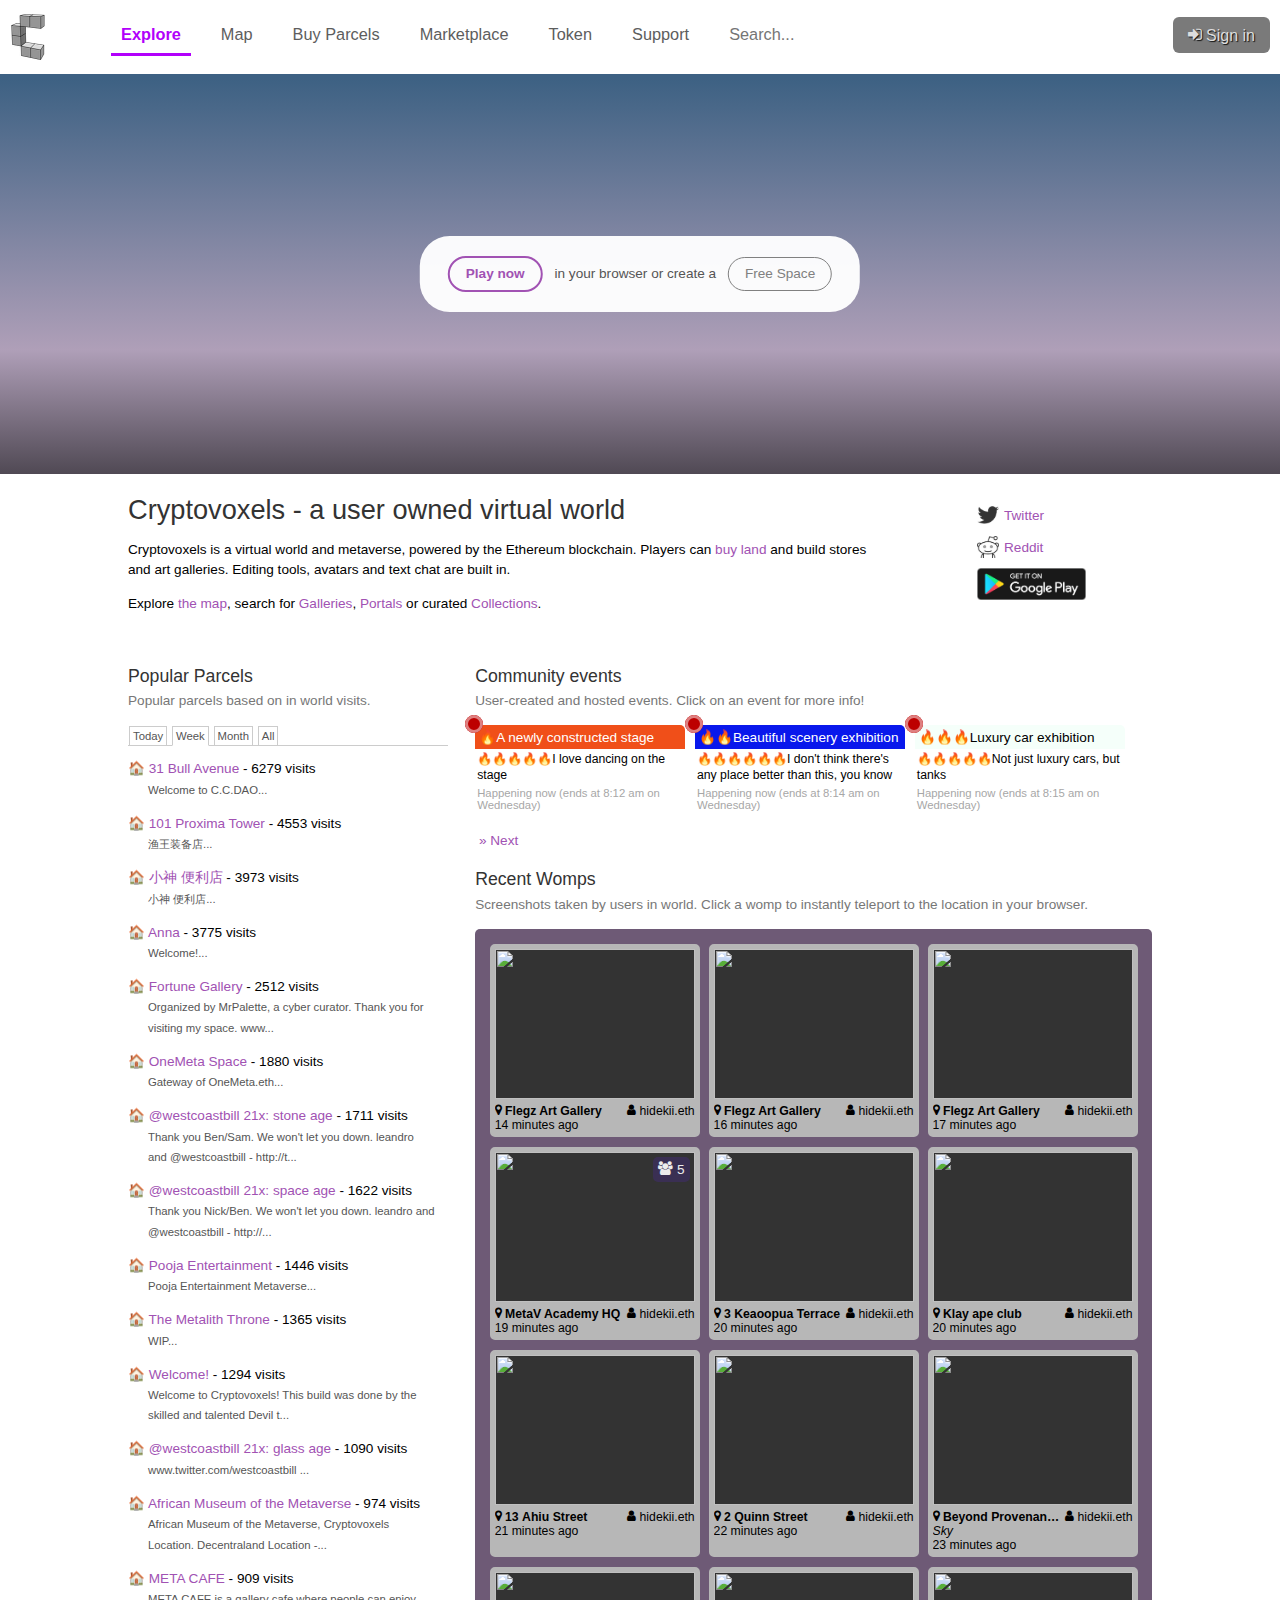
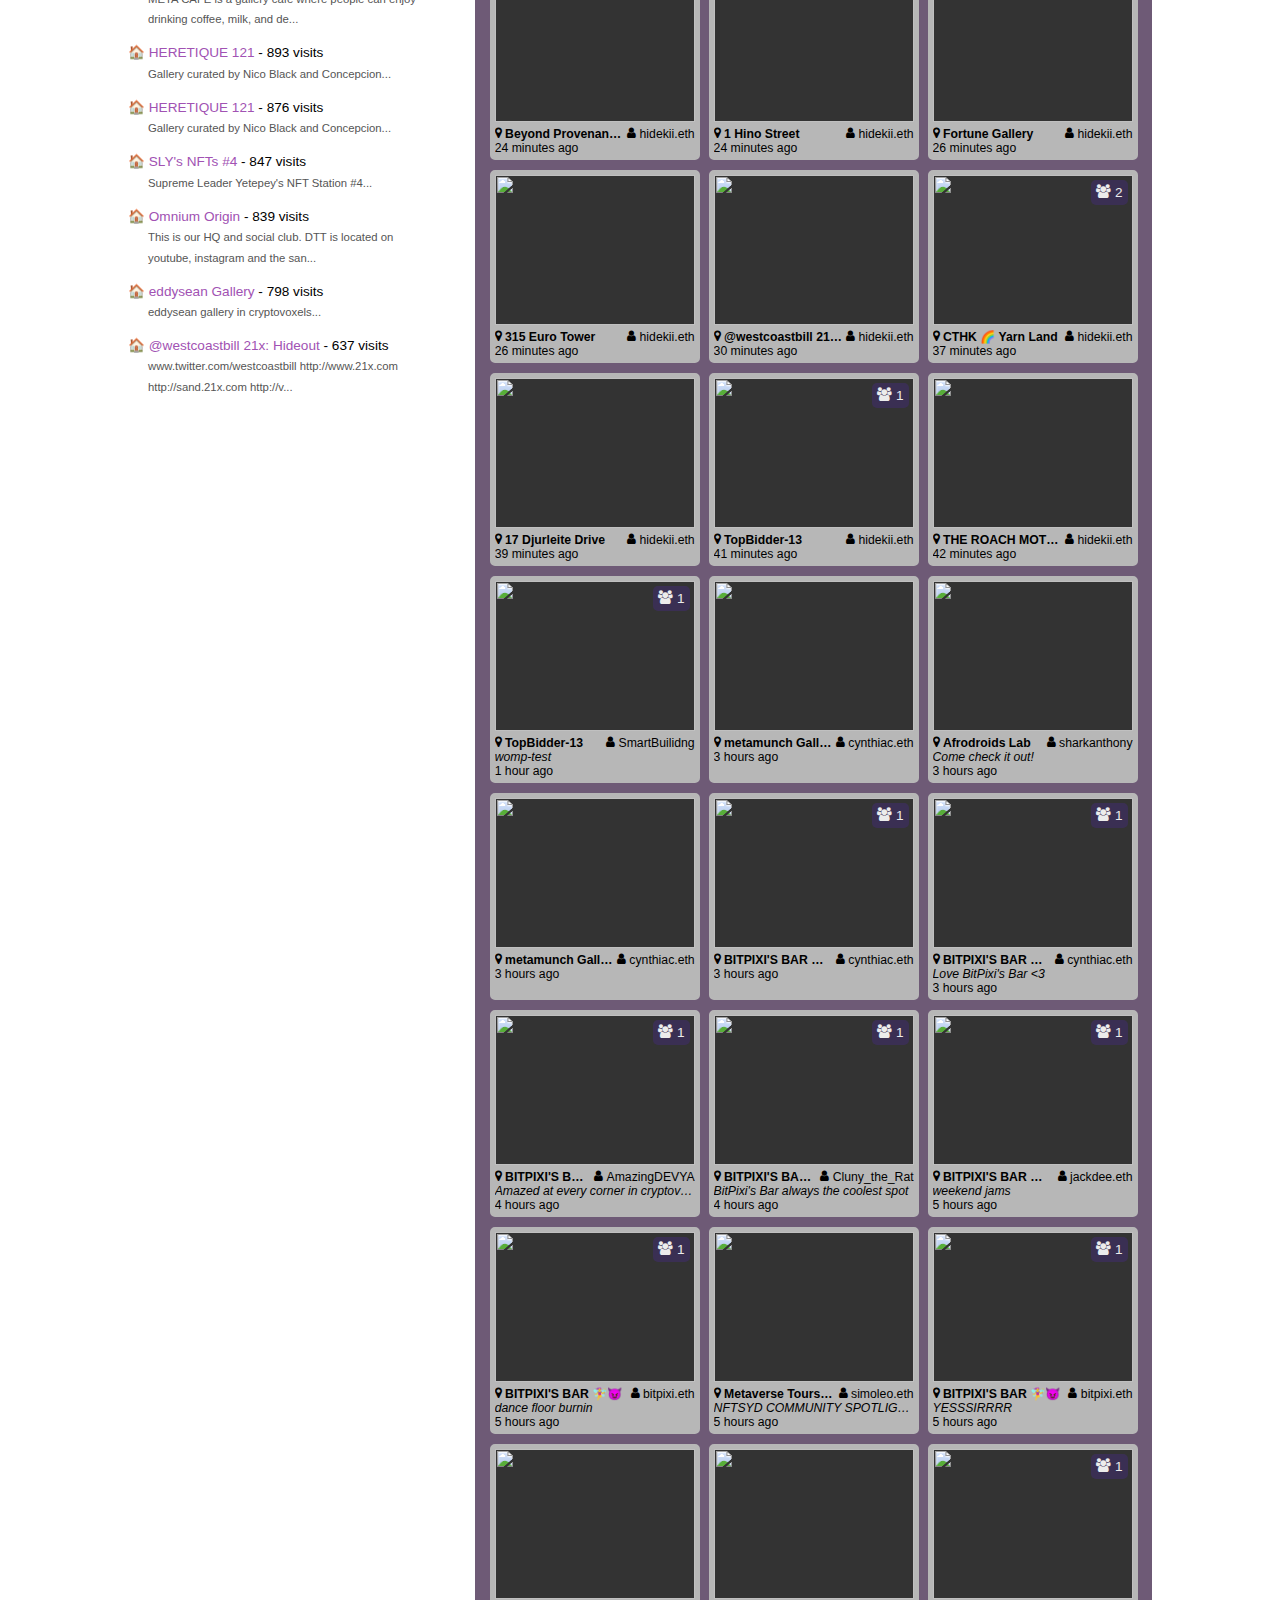
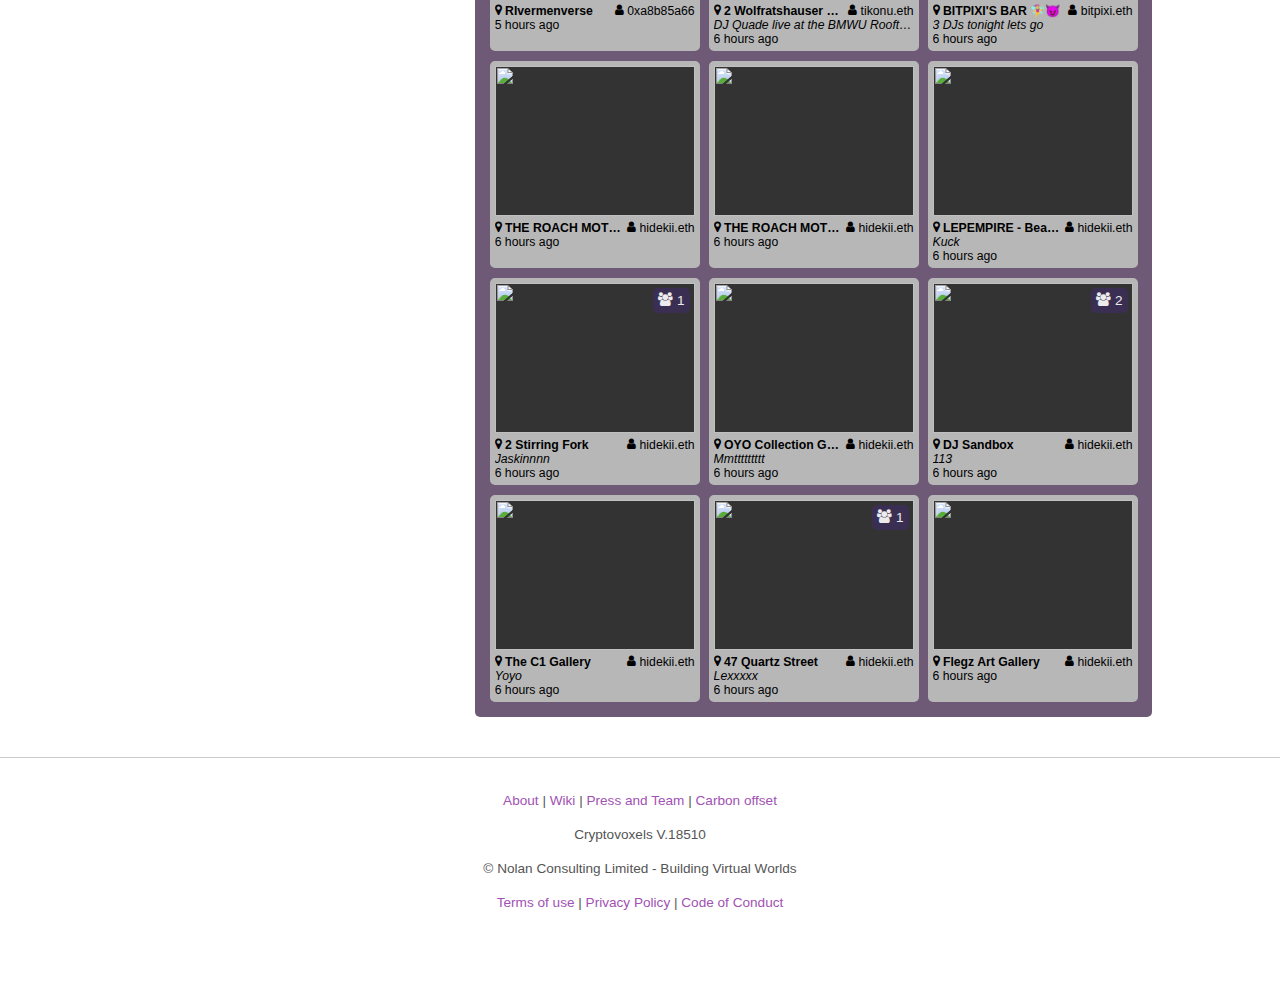
==== commit 43198438: "add menu token" ====
--- a/index.html
+++ b/index.html
@@ -24,6 +24,7 @@
             <li><a href="/map" class>Map</a></li>
             <li><a href="/buy" class>Buy Parcels</a></li>
             <li><a class href="/marketplace">Marketplace</a></li>
+            <li><a class="" href="/token.html">Token</a></li>
             <li><a class href="https://support.cryptovoxels.com">Support</a></li>
             <li class="WebSearch"><input type="search" placeholder="Search..."></li>
           </ul>
@@ -75,8 +76,8 @@
     </div>
     <section class="TourBanner">
       <div class="play-view"></div>
-      <div class="playNow"><a native href="https://www.cryptovoxels.com/play"><b>Play now</b> in your browser</a> or
-        create a <a href="https://www.cryptovoxels.com/account/spaces" class="void"><b>Free Space</b></a></div>
+      <div class="playNow"><a native href="javascript:void()" onclick="playNow()"><b>Play now</b> in your browser</a> or
+        create a <a href="javascript:void" class="void" onclick="freeSpace()"><b>Free Space</b></a></div>
     </section>
     <section class="HomePreview">
       <div class="columns">
@@ -85,8 +86,8 @@
           <p>Cryptovoxels is a virtual world and metaverse, powered by the Ethereum blockchain. Players can <a
               href="/buy">buy land</a> and build stores and art galleries. Editing tools, avatars and text chat are
             built in.</p>
-          <p>Explore <a href="/map">the map</a>, search for <a href="/parcels?q=gallery">Galleries</a>, <a
-              href="/parcels?q=portal">Portals</a> or curated <a href="/parcels?q=collection">Collections</a>.</p>
+          <p>Explore <a href="/map">the map</a>, search for <a href="https://www.cryptovoxels.com/parcels?q=gallery">Galleries</a>, <a
+              href="https://www.cryptovoxels.com/parcels?q=portal">Portals</a> or curated <a href="https://www.cryptovoxels.com/parcels?q=collection">Collections</a>.</p>
         </div>
         <div class="JoinCommunity">
           <div class="social-links-container">
@@ -114,50 +115,50 @@
             <li><a>Month</a></li>
             <li><a>All</a></li>
           </ul>
-          <p>🏠 <a href="/parcels/5346">31 Bull Avenue</a> - 6279 visits<br><span class="description">Welcome to
+          <p>🏠 <a href="https://www.cryptovoxels.com/parcels/5346">31 Bull Avenue</a> - 6279 visits<br><span class="description">Welcome to
               C.C.DAO...</span></p>
-          <p>🏠 <a href="/parcels/3100">101 Proxima Tower</a> - 4553 visits<br><span class="description">渔王装备店...</span>
+          <p>🏠 <a href="https://www.cryptovoxels.com/parcels/3100">101 Proxima Tower</a> - 4553 visits<br><span class="description">渔王装备店...</span>
           </p>
-          <p>🏠 <a href="/parcels/1832">小神 便利店</a> - 3973 visits<br><span class="description">小神 便利店...</span></p>
-          <p>🏠 <a href="/parcels/6301">Anna </a> - 3775 visits<br><span class="description">Welcome!...</span></p>
-          <p>🏠 <a href="/parcels/3674">Fortune Gallery</a> - 2512 visits<br><span class="description">Organized by
+          <p>🏠 <a href="https://www.cryptovoxels.com/parcels/1832">小神 便利店</a> - 3973 visits<br><span class="description">小神 便利店...</span></p>
+          <p>🏠 <a href="https://www.cryptovoxels.com/parcels/6301">Anna </a> - 3775 visits<br><span class="description">Welcome!...</span></p>
+          <p>🏠 <a href="https://www.cryptovoxels.com/parcels/3674">Fortune Gallery</a> - 2512 visits<br><span class="description">Organized by
               MrPalette, a cyber curator. Thank you for visiting my space.
 
               www...</span></p>
-          <p>🏠 <a href="/parcels/6771">OneMeta Space</a> - 1880 visits<br><span class="description">Gateway of
+          <p>🏠 <a href="https://www.cryptovoxels.com/parcels/6771">OneMeta Space</a> - 1880 visits<br><span class="description">Gateway of
               OneMeta.eth...</span></p>
-          <p>🏠 <a href="/parcels/3">@westcoastbill 21x: stone age</a> - 1711 visits<br><span class="description">Thank
+          <p>🏠 <a href="https://www.cryptovoxels.com/parcels/3">@westcoastbill 21x: stone age</a> - 1711 visits<br><span class="description">Thank
               you Ben/Sam. We won't let you down.
               leandro and @westcoastbill - http://t...</span></p>
-          <p>🏠 <a href="/parcels/1">@westcoastbill 21x: space age</a> - 1622 visits<br><span class="description">Thank
+          <p>🏠 <a href="https://www.cryptovoxels.com/parcels/1">@westcoastbill 21x: space age</a> - 1622 visits<br><span class="description">Thank
               you Nick/Ben. We won't let you down.
               leandro and @westcoastbill - http://...</span></p>
-          <p>🏠 <a href="/parcels/6969">Pooja Entertainment</a> - 1446 visits<br><span class="description">Pooja
+          <p>🏠 <a href="https://www.cryptovoxels.com/parcels/6969">Pooja Entertainment</a> - 1446 visits<br><span class="description">Pooja
               Entertainment Metaverse...</span></p>
-          <p>🏠 <a href="/parcels/12">The Metalith Throne</a> - 1365 visits<br><span class="description">WIP...</span>
+          <p>🏠 <a href="https://www.cryptovoxels.com/parcels/12">The Metalith Throne</a> - 1365 visits<br><span class="description">WIP...</span>
           </p>
-          <p>🏠 <a href="/parcels/2">Welcome!</a> - 1294 visits<br><span class="description">Welcome to Cryptovoxels!
+          <p>🏠 <a href="https://www.cryptovoxels.com/parcels/2">Welcome!</a> - 1294 visits<br><span class="description">Welcome to Cryptovoxels!
               This build was done by the skilled and talented Devil t...</span></p>
-          <p>🏠 <a href="/parcels/4">@westcoastbill 21x: glass age</a> - 1090 visits<br><span
+          <p>🏠 <a href="https://www.cryptovoxels.com/parcels/4">@westcoastbill 21x: glass age</a> - 1090 visits<br><span
               class="description">www.twitter.com/westcoastbill
               ...</span></p>
-          <p>🏠 <a href="/parcels/5912">African Museum of the Metaverse</a> - 974 visits<br><span
+          <p>🏠 <a href="https://www.cryptovoxels.com/parcels/5912">African Museum of the Metaverse</a> - 974 visits<br><span
               class="description">African Museum of the Metaverse, Cryptovoxels Location.
 
               Decentraland Location -...</span></p>
-          <p>🏠 <a href="/parcels/3682">META CAFE</a> - 909 visits<br><span class="description">META CAFE is a gallery
+          <p>🏠 <a href="https://www.cryptovoxels.com/parcels/3682">META CAFE</a> - 909 visits<br><span class="description">META CAFE is a gallery
               cafe where people can enjoy drinking coffee, milk, and de...</span></p>
-          <p>🏠 <a href="/parcels/4370">HERETIQUE 121</a> - 893 visits<br><span class="description">Gallery curated by
+          <p>🏠 <a href="https://www.cryptovoxels.com/parcels/4370">HERETIQUE 121</a> - 893 visits<br><span class="description">Gallery curated by
               Nico Black and Concepcion...</span></p>
-          <p>🏠 <a href="/parcels/4404">HERETIQUE 121</a> - 876 visits<br><span class="description">Gallery curated by
+          <p>🏠 <a href="https://www.cryptovoxels.com/parcels/4404">HERETIQUE 121</a> - 876 visits<br><span class="description">Gallery curated by
               Nico Black and Concepcion...</span></p>
-          <p>🏠 <a href="/parcels/7">SLY's NFTs #4</a> - 847 visits<br><span class="description">Supreme Leader
+          <p>🏠 <a href="https://www.cryptovoxels.com/parcels/7">SLY's NFTs #4</a> - 847 visits<br><span class="description">Supreme Leader
               Yetepey's NFT Station #4...</span></p>
-          <p>🏠 <a href="/parcels/6739">Omnium Origin</a> - 839 visits<br><span class="description">This is our HQ and
+          <p>🏠 <a href="https://www.cryptovoxels.com/parcels/6739">Omnium Origin</a> - 839 visits<br><span class="description">This is our HQ and
               social club. DTT is located on youtube, instagram and the san...</span></p>
-          <p>🏠 <a href="/parcels/4348">eddysean Gallery</a> - 798 visits<br><span class="description">eddysean gallery
+          <p>🏠 <a href="https://www.cryptovoxels.com/parcels/4348">eddysean Gallery</a> - 798 visits<br><span class="description">eddysean gallery
               in cryptovoxels...</span></p>
-          <p>🏠 <a href="/parcels/14">@westcoastbill 21x: Hideout</a> - 637 visits<br><span
+          <p>🏠 <a href="https://www.cryptovoxels.com/parcels/14">@westcoastbill 21x: Hideout</a> - 637 visits<br><span
               class="description">www.twitter.com/westcoastbill
 
               http://www.21x.com
@@ -246,25 +247,25 @@
             <header id="wompHeader">
               <div class="parcel"><i class="fi-map-marker"></i> Flegz Art Gallery </div>
               <div class="user"><div title="View User Profile"
-                  href="/avatar/0x41c851d34Ea8e954ae05F06Bb652DaE71c5662D1"><i class="fi-user"></i> hidekii.eth</div>
-              </div>
-            </header>
-            <div title="" class="userDescription">
-              <div class="description"></div>
-            </div>
-            <div class="time"><div title="View Womp Page" href="/womps/44499">16 minutes ago</div></div>
+                  href="https://www.cryptovoxels.com/avatar/0x41c851d34Ea8e954ae05F06Bb652DaE71c5662D1"><i class="fi-user"></i> hidekii.eth</div>
+              </div>
+            </header>
+            <div title="" class="userDescription">
+              <div class="description"></div>
+            </div>
+            <div class="time"><div title="View Womp Page" href="https://www.cryptovoxels.com/womps/44499">16 minutes ago</div></div>
           </a><a class="WompCard -small" href="https://www.cryptovoxels.com/play?coords=E@6609W,32S" title="Click to teleport to NE@6609W,32S"><img
               src="https://media-crvox.sfo2.digitaloceanspaces.com/0x41c851d34Ea8e954ae05F06Bb652DaE71c5662D1/womps/1645950309156-124e65a5-3d4c-4c36-bbea-e71b7d8fe20d.jpg">
             <header id="wompHeader">
               <div class="parcel"><i class="fi-map-marker"></i> Flegz Art Gallery </div>
               <div class="user"><div title="View User Profile"
-                  href="/avatar/0x41c851d34Ea8e954ae05F06Bb652DaE71c5662D1"><i class="fi-user"></i> hidekii.eth</div>
-              </div>
-            </header>
-            <div title="" class="userDescription">
-              <div class="description"></div>
-            </div>
-            <div class="time"><div title="View Womp Page" href="/womps/44498">17 minutes ago</div></div>
+                  href="https://www.cryptovoxels.com/avatar/0x41c851d34Ea8e954ae05F06Bb652DaE71c5662D1"><i class="fi-user"></i> hidekii.eth</div>
+              </div>
+            </header>
+            <div title="" class="userDescription">
+              <div class="description"></div>
+            </div>
+            <div class="time"><div title="View Womp Page" href="https://www.cryptovoxels.com/womps/44498">17 minutes ago</div></div>
           </a><a class="WompCard -small" href="https://www.cryptovoxels.com/play?coords=@1422W,1117S"
             title="Click to teleport to N@1422W,1117S"><img
               src="https://media-crvox.sfo2.digitaloceanspaces.com/0x41c851d34Ea8e954ae05F06Bb652DaE71c5662D1/womps/1645950232830-7a2d1098-e7b7-4ecb-b767-5d33608b10b2.jpg">
@@ -272,279 +273,279 @@
             <header id="wompHeader">
               <div class="parcel"><i class="fi-map-marker"></i> MetaV Academy HQ</div>
               <div class="user"><div title="View User Profile"
-                  href="/avatar/0x41c851d34Ea8e954ae05F06Bb652DaE71c5662D1"><i class="fi-user"></i> hidekii.eth</div>
-              </div>
-            </header>
-            <div title="" class="userDescription">
-              <div class="description"></div>
-            </div>
-            <div class="time"><div title="View Womp Page" href="/womps/44497">19 minutes ago</div></div>
+                  href="https://www.cryptovoxels.com/avatar/0x41c851d34Ea8e954ae05F06Bb652DaE71c5662D1"><i class="fi-user"></i> hidekii.eth</div>
+              </div>
+            </header>
+            <div title="" class="userDescription">
+              <div class="description"></div>
+            </div>
+            <div class="time"><div title="View Womp Page" href="https://www.cryptovoxels.com/womps/44497">19 minutes ago</div></div>
           </a><a class="WompCard -small" href="https://www.cryptovoxels.com/play?coords=@1288E,1018S,0.5U"
             title="Click to teleport to E@1288E,1018S,0.5U"><img
               src="https://media-crvox.sfo2.digitaloceanspaces.com/0x41c851d34Ea8e954ae05F06Bb652DaE71c5662D1/womps/1645950186915-d30933b0-70cb-46bc-aa5b-1a6df1c927fa.jpg">
             <header id="wompHeader">
               <div class="parcel"><i class="fi-map-marker"></i> 3 Keaoopua Terrace</div>
               <div class="user"><div title="View User Profile"
-                  href="/avatar/0x41c851d34Ea8e954ae05F06Bb652DaE71c5662D1"><i class="fi-user"></i> hidekii.eth</div>
-              </div>
-            </header>
-            <div title="" class="userDescription">
-              <div class="description"></div>
-            </div>
-            <div class="time"><div title="View Womp Page" href="/womps/44496">20 minutes ago</div></div>
+                  href="https://www.cryptovoxels.com/avatar/0x41c851d34Ea8e954ae05F06Bb652DaE71c5662D1"><i class="fi-user"></i> hidekii.eth</div>
+              </div>
+            </header>
+            <div title="" class="userDescription">
+              <div class="description"></div>
+            </div>
+            <div class="time"><div title="View Womp Page" href="https://www.cryptovoxels.com/womps/44496">20 minutes ago</div></div>
           </a><a class="WompCard -small" href="https://www.cryptovoxels.com/play?coords=@1283E,1016S"
             title="Click to teleport to N@1283E,1016S"><img
               src="https://media-crvox.sfo2.digitaloceanspaces.com/0x41c851d34Ea8e954ae05F06Bb652DaE71c5662D1/womps/1645950133506-46fb306b-0987-4f5e-abc9-9851f2870606.jpg">
             <header id="wompHeader">
               <div class="parcel"><i class="fi-map-marker"></i> Klay ape club</div>
               <div class="user"><div title="View User Profile"
-                  href="/avatar/0x41c851d34Ea8e954ae05F06Bb652DaE71c5662D1"><i class="fi-user"></i> hidekii.eth</div>
-              </div>
-            </header>
-            <div title="" class="userDescription">
-              <div class="description"></div>
-            </div>
-            <div class="time"><div title="View Womp Page" href="/womps/44495">20 minutes ago</div></div>
+                  href="https://www.cryptovoxels.com/avatar/0x41c851d34Ea8e954ae05F06Bb652DaE71c5662D1"><i class="fi-user"></i> hidekii.eth</div>
+              </div>
+            </header>
+            <div title="" class="userDescription">
+              <div class="description"></div>
+            </div>
+            <div class="time"><div title="View Womp Page" href="https://www.cryptovoxels.com/womps/44495">20 minutes ago</div></div>
           </a><a class="WompCard -small" href="https://www.cryptovoxels.com/play?coords=@1298E,1002S"
             title="Click to teleport to N@1298E,1002S"><img
               src="https://media-crvox.sfo2.digitaloceanspaces.com/0x41c851d34Ea8e954ae05F06Bb652DaE71c5662D1/womps/1645950084429-84b89326-356a-4bc3-9936-e9495eeaba60.jpg">
             <header id="wompHeader">
               <div class="parcel"><i class="fi-map-marker"></i> 13 Ahiu Street</div>
               <div class="user"><div title="View User Profile"
-                  href="/avatar/0x41c851d34Ea8e954ae05F06Bb652DaE71c5662D1"><i class="fi-user"></i> hidekii.eth</div>
-              </div>
-            </header>
-            <div title="" class="userDescription">
-              <div class="description"></div>
-            </div>
-            <div class="time"><div title="View Womp Page" href="/womps/44494">21 minutes ago</div></div>
+                  href="https://www.cryptovoxels.com/avatar/0x41c851d34Ea8e954ae05F06Bb652DaE71c5662D1"><i class="fi-user"></i> hidekii.eth</div>
+              </div>
+            </header>
+            <div title="" class="userDescription">
+              <div class="description"></div>
+            </div>
+            <div class="time"><div title="View Womp Page" href="https://www.cryptovoxels.com/womps/44494">21 minutes ago</div></div>
           </a><a class="WompCard -small" href="https://www.cryptovoxels.com/play?coords=@1230E,1111S"
             title="Click to teleport to E@1230E,1111S"><img
               src="https://media-crvox.sfo2.digitaloceanspaces.com/0x41c851d34Ea8e954ae05F06Bb652DaE71c5662D1/womps/1645950059901-921856be-ce98-40d0-8df4-fb31a49f9cfd.jpg">
             <header id="wompHeader">
               <div class="parcel"><i class="fi-map-marker"></i> 2 Quinn Street</div>
               <div class="user"><div title="View User Profile"
-                  href="/avatar/0x41c851d34Ea8e954ae05F06Bb652DaE71c5662D1"><i class="fi-user"></i> hidekii.eth</div>
-              </div>
-            </header>
-            <div title="" class="userDescription">
-              <div class="description"></div>
-            </div>
-            <div class="time"><div title="View Womp Page" href="/womps/44493">22 minutes ago</div></div>
+                  href="https://www.cryptovoxels.com/avatar/0x41c851d34Ea8e954ae05F06Bb652DaE71c5662D1"><i class="fi-user"></i> hidekii.eth</div>
+              </div>
+            </header>
+            <div title="" class="userDescription">
+              <div class="description"></div>
+            </div>
+            <div class="time"><div title="View Womp Page" href="https://www.cryptovoxels.com/womps/44493">22 minutes ago</div></div>
           </a><a class="WompCard -small" href="https://www.cryptovoxels.com/play?coords=@45E,641N,53.5F"
             title="Click to teleport to S@45E,641N,53.5F"><img
               src="https://media-crvox.sfo2.digitaloceanspaces.com/0x41c851d34Ea8e954ae05F06Bb652DaE71c5662D1/womps/1645949986816-8df49a0f-3fee-408a-af34-10fd25b72ba6.jpg">
             <header id="wompHeader">
               <div class="parcel"><i class="fi-map-marker"></i> Beyond Provenance Exhibition Parcel 1</div>
               <div class="user"><div title="View User Profile"
-                  href="/avatar/0x41c851d34Ea8e954ae05F06Bb652DaE71c5662D1"><i class="fi-user"></i> hidekii.eth</div>
+                  href="https://www.cryptovoxels.com/avatar/0x41c851d34Ea8e954ae05F06Bb652DaE71c5662D1"><i class="fi-user"></i> hidekii.eth</div>
               </div>
             </header>
             <div title="Sky" class="userDescription">
               <div class="description">Sky</div>
             </div>
-            <div class="time"><div title="View Womp Page" href="/womps/44492">23 minutes ago</div></div>
+            <div class="time"><div title="View Womp Page" href="https://www.cryptovoxels.com/womps/44492">23 minutes ago</div></div>
           </a><a class="WompCard -small" href="https://www.cryptovoxels.com/play?coords=E@46E,630N,30.5F"
             title="Click to teleport to SE@46E,630N,30.5F"><img
               src="https://media-crvox.sfo2.digitaloceanspaces.com/0x41c851d34Ea8e954ae05F06Bb652DaE71c5662D1/womps/1645949945062-5775cc83-6cec-4443-b8d9-027e25afb9c1.jpg">
             <header id="wompHeader">
               <div class="parcel"><i class="fi-map-marker"></i> Beyond Provenance Exhibition Parcel 1</div>
               <div class="user"><div title="View User Profile"
-                  href="/avatar/0x41c851d34Ea8e954ae05F06Bb652DaE71c5662D1"><i class="fi-user"></i> hidekii.eth</div>
-              </div>
-            </header>
-            <div title="" class="userDescription">
-              <div class="description"></div>
-            </div>
-            <div class="time"><div title="View Womp Page" href="/womps/44491">24 minutes ago</div></div>
+                  href="https://www.cryptovoxels.com/avatar/0x41c851d34Ea8e954ae05F06Bb652DaE71c5662D1"><i class="fi-user"></i> hidekii.eth</div>
+              </div>
+            </header>
+            <div title="" class="userDescription">
+              <div class="description"></div>
+            </div>
+            <div class="time"><div title="View Womp Page" href="https://www.cryptovoxels.com/womps/44491">24 minutes ago</div></div>
           </a><a class="WompCard -small" href="https://www.cryptovoxels.com/play?coords=E@6W,658N,20.5F"
             title="Click to teleport to NE@6W,658N,20.5F"><img
               src="https://media-crvox.sfo2.digitaloceanspaces.com/0x41c851d34Ea8e954ae05F06Bb652DaE71c5662D1/womps/1645949897078-2ee7d679-2cdb-40eb-91ec-e81a4bc0eaf2.jpg">
             <header id="wompHeader">
               <div class="parcel"><i class="fi-map-marker"></i> 1 Hino Street</div>
               <div class="user"><div title="View User Profile"
-                  href="/avatar/0x41c851d34Ea8e954ae05F06Bb652DaE71c5662D1"><i class="fi-user"></i> hidekii.eth</div>
-              </div>
-            </header>
-            <div title="" class="userDescription">
-              <div class="description"></div>
-            </div>
-            <div class="time"><div title="View Womp Page" href="/womps/44490">24 minutes ago</div></div>
+                  href="https://www.cryptovoxels.com/avatar/0x41c851d34Ea8e954ae05F06Bb652DaE71c5662D1"><i class="fi-user"></i> hidekii.eth</div>
+              </div>
+            </header>
+            <div title="" class="userDescription">
+              <div class="description"></div>
+            </div>
+            <div class="time"><div title="View Womp Page" href="https://www.cryptovoxels.com/womps/44490">24 minutes ago</div></div>
           </a><a class="WompCard -small" href="https://www.cryptovoxels.com/play?coords=W@55W,660N,14U"
             title="Click to teleport to SW@55W,660N,14U"><img
               src="https://media-crvox.sfo2.digitaloceanspaces.com/0x41c851d34Ea8e954ae05F06Bb652DaE71c5662D1/womps/1645949820670-f86f55c3-20c6-4043-a477-b63ba7099a6a.jpg">
             <header id="wompHeader">
               <div class="parcel"><i class="fi-map-marker"></i> Fortune Gallery</div>
               <div class="user"><div title="View User Profile"
-                  href="/avatar/0x41c851d34Ea8e954ae05F06Bb652DaE71c5662D1"><i class="fi-user"></i> hidekii.eth</div>
-              </div>
-            </header>
-            <div title="" class="userDescription">
-              <div class="description"></div>
-            </div>
-            <div class="time"><div title="View Womp Page" href="/womps/44489">26 minutes ago</div></div>
+                  href="https://www.cryptovoxels.com/avatar/0x41c851d34Ea8e954ae05F06Bb652DaE71c5662D1"><i class="fi-user"></i> hidekii.eth</div>
+              </div>
+            </header>
+            <div title="" class="userDescription">
+              <div class="description"></div>
+            </div>
+            <div class="time"><div title="View Womp Page" href="https://www.cryptovoxels.com/womps/44489">26 minutes ago</div></div>
           </a><a class="WompCard -small" href="https://www.cryptovoxels.com/play?coords=W@55W,644N,14U"
             title="Click to teleport to NW@55W,644N,14U"><img
               src="https://media-crvox.sfo2.digitaloceanspaces.com/0x41c851d34Ea8e954ae05F06Bb652DaE71c5662D1/womps/1645949775914-675ecbbf-4501-435c-9fad-76ed47fb8db2.jpg">
             <header id="wompHeader">
               <div class="parcel"><i class="fi-map-marker"></i> 315 Euro Tower</div>
               <div class="user"><div title="View User Profile"
-                  href="/avatar/0x41c851d34Ea8e954ae05F06Bb652DaE71c5662D1"><i class="fi-user"></i> hidekii.eth</div>
-              </div>
-            </header>
-            <div title="" class="userDescription">
-              <div class="description"></div>
-            </div>
-            <div class="time"><div title="View Womp Page" href="/womps/44488">26 minutes ago</div></div>
+                  href="https://www.cryptovoxels.com/avatar/0x41c851d34Ea8e954ae05F06Bb652DaE71c5662D1"><i class="fi-user"></i> hidekii.eth</div>
+              </div>
+            </header>
+            <div title="" class="userDescription">
+              <div class="description"></div>
+            </div>
+            <div class="time"><div title="View Womp Page" href="https://www.cryptovoxels.com/womps/44488">26 minutes ago</div></div>
           </a><a class="WompCard -small" href="https://www.cryptovoxels.com/play?coords=@2S" title="Click to teleport to E@2S"><img
               src="https://media-crvox.sfo2.digitaloceanspaces.com/0x41c851d34Ea8e954ae05F06Bb652DaE71c5662D1/womps/1645949584881-18397aff-685d-47cd-bb46-9e04efa627e1.jpg">
             <header id="wompHeader">
               <div class="parcel"><i class="fi-map-marker"></i> @westcoastbill 21x: stone age</div>
               <div class="user"><div title="View User Profile"
-                  href="/avatar/0x41c851d34Ea8e954ae05F06Bb652DaE71c5662D1"><i class="fi-user"></i> hidekii.eth</div>
-              </div>
-            </header>
-            <div title="" class="userDescription">
-              <div class="description"></div>
-            </div>
-            <div class="time"><div title="View Womp Page" href="/womps/44487">30 minutes ago</div></div>
+                  href="https://www.cryptovoxels.com/avatar/0x41c851d34Ea8e954ae05F06Bb652DaE71c5662D1"><i class="fi-user"></i> hidekii.eth</div>
+              </div>
+            </header>
+            <div title="" class="userDescription">
+              <div class="description"></div>
+            </div>
+            <div class="time"><div title="View Womp Page" href="https://www.cryptovoxels.com/womps/44487">30 minutes ago</div></div>
           </a><a class="WompCard -small" href="https://www.cryptovoxels.com/play?coords=E@904E,11N" title="Click to teleport to NE@904E,11N"><img
               src="https://media-crvox.sfo2.digitaloceanspaces.com/0x41c851d34Ea8e954ae05F06Bb652DaE71c5662D1/womps/1645949125680-2ab12eee-c8d1-4a4f-ac64-7b9af7242cbc.jpg">
             <div title="2 people nearby" class="userCount"><i class="fi-users"></i> 2</div>
             <header id="wompHeader">
               <div class="parcel"><i class="fi-map-marker"></i> CTHK 🌈 Yarn Land</div>
               <div class="user"><div title="View User Profile"
-                  href="/avatar/0x41c851d34Ea8e954ae05F06Bb652DaE71c5662D1"><i class="fi-user"></i> hidekii.eth</div>
-              </div>
-            </header>
-            <div title="" class="userDescription">
-              <div class="description"></div>
-            </div>
-            <div class="time"><div title="View Womp Page" href="/womps/44486">37 minutes ago</div></div>
+                  href="https://www.cryptovoxels.com/avatar/0x41c851d34Ea8e954ae05F06Bb652DaE71c5662D1"><i class="fi-user"></i> hidekii.eth</div>
+              </div>
+            </header>
+            <div title="" class="userDescription">
+              <div class="description"></div>
+            </div>
+            <div class="time"><div title="View Womp Page" href="https://www.cryptovoxels.com/womps/44486">37 minutes ago</div></div>
           </a><a class="WompCard -small" href="https://www.cryptovoxels.com/play?coords=@1469W,1168S,19F"
             title="Click to teleport to E@1469W,1168S,19F"><img
               src="https://media-crvox.sfo2.digitaloceanspaces.com/0x41c851d34Ea8e954ae05F06Bb652DaE71c5662D1/womps/1645949048439-ca68ed52-b8f9-4e01-832b-b5cbbdd6b983.jpg">
             <header id="wompHeader">
               <div class="parcel"><i class="fi-map-marker"></i> 17 Djurleite Drive</div>
               <div class="user"><div title="View User Profile"
-                  href="/avatar/0x41c851d34Ea8e954ae05F06Bb652DaE71c5662D1"><i class="fi-user"></i> hidekii.eth</div>
-              </div>
-            </header>
-            <div title="" class="userDescription">
-              <div class="description"></div>
-            </div>
-            <div class="time"><div title="View Womp Page" href="/womps/44485">39 minutes ago</div></div>
+                  href="https://www.cryptovoxels.com/avatar/0x41c851d34Ea8e954ae05F06Bb652DaE71c5662D1"><i class="fi-user"></i> hidekii.eth</div>
+              </div>
+            </header>
+            <div title="" class="userDescription">
+              <div class="description"></div>
+            </div>
+            <div class="time"><div title="View Womp Page" href="https://www.cryptovoxels.com/womps/44485">39 minutes ago</div></div>
           </a><a class="WompCard -small" href="https://www.cryptovoxels.com/play?coords=@49E,25S" title="Click to teleport to N@49E,25S"><img
               src="https://media-crvox.sfo2.digitaloceanspaces.com/0x41c851d34Ea8e954ae05F06Bb652DaE71c5662D1/womps/1645948927095-ddc8862a-f1dd-45e4-b75b-1d4ca2a974ce.jpg">
             <div title="1 people nearby" class="userCount"><i class="fi-users"></i> 1</div>
             <header id="wompHeader">
               <div class="parcel"><i class="fi-map-marker"></i> TopBidder-13</div>
               <div class="user"><div title="View User Profile"
-                  href="/avatar/0x41c851d34Ea8e954ae05F06Bb652DaE71c5662D1"><i class="fi-user"></i> hidekii.eth</div>
-              </div>
-            </header>
-            <div title="" class="userDescription">
-              <div class="description"></div>
-            </div>
-            <div class="time"><div title="View Womp Page" href="/womps/44484">41 minutes ago</div></div>
+                  href="https://www.cryptovoxels.com/avatar/0x41c851d34Ea8e954ae05F06Bb652DaE71c5662D1"><i class="fi-user"></i> hidekii.eth</div>
+              </div>
+            </header>
+            <div title="" class="userDescription">
+              <div class="description"></div>
+            </div>
+            <div class="time"><div title="View Womp Page" href="https://www.cryptovoxels.com/womps/44484">41 minutes ago</div></div>
           </a><a class="WompCard -small" href="https://www.cryptovoxels.com/play?coords=@103E,5039N,15U"
             title="Click to teleport to W@103E,5039N,15U"><img
               src="https://media-crvox.sfo2.digitaloceanspaces.com/0x41c851d34Ea8e954ae05F06Bb652DaE71c5662D1/womps/1645948847044-5fe8f05b-a39d-4a4c-8005-453455dd3a6b.jpg">
             <header id="wompHeader">
               <div class="parcel"><i class="fi-map-marker"></i> THE ROACH MOTEL MUSEUM</div>
               <div class="user"><div title="View User Profile"
-                  href="/avatar/0x41c851d34Ea8e954ae05F06Bb652DaE71c5662D1"><i class="fi-user"></i> hidekii.eth</div>
-              </div>
-            </header>
-            <div title="" class="userDescription">
-              <div class="description"></div>
-            </div>
-            <div class="time"><div title="View Womp Page" href="/womps/44483">42 minutes ago</div></div>
+                  href="https://www.cryptovoxels.com/avatar/0x41c851d34Ea8e954ae05F06Bb652DaE71c5662D1"><i class="fi-user"></i> hidekii.eth</div>
+              </div>
+            </header>
+            <div title="" class="userDescription">
+              <div class="description"></div>
+            </div>
+            <div class="time"><div title="View Womp Page" href="https://www.cryptovoxels.com/womps/44483">42 minutes ago</div></div>
           </a><a class="WompCard -small" href="https://www.cryptovoxels.com/play?coords=W@55E,18S" title="Click to teleport to NW@55E,18S"><img
               src="https://media-crvox.sfo2.digitaloceanspaces.com/0x467e61e09cea04c6446d464144b075e3c287cb89/womps/1645945575492-089fa32f-5607-4cec-a6a7-564d20cfcdbc.jpg">
             <div title="1 people nearby" class="userCount"><i class="fi-users"></i> 1</div>
             <header id="wompHeader">
               <div class="parcel"><i class="fi-map-marker"></i> TopBidder-13</div>
               <div class="user"><div title="View User Profile"
-                  href="/avatar/0x467e61e09cea04c6446d464144b075e3c287cb89"><i class="fi-user"></i> SmartBuilidng</div>
+                  href="https://www.cryptovoxels.com/avatar/0x467e61e09cea04c6446d464144b075e3c287cb89"><i class="fi-user"></i> SmartBuilidng</div>
               </div>
             </header>
             <div title="womp-test" class="userDescription">
               <div class="description">womp-test</div>
             </div>
-            <div class="time"><div title="View Womp Page" href="/womps/44482">1 hour ago</div></div>
+            <div class="time"><div title="View Womp Page" href="https://www.cryptovoxels.com/womps/44482">1 hour ago</div></div>
           </a><a class="WompCard -small" href="https://www.cryptovoxels.com/play?coords=E@996E,116S,8F"
             title="Click to teleport to SE@996E,116S,8F"><img
               src="https://media-crvox.sfo2.digitaloceanspaces.com/0xfea62440ca9c4c76b6cbb57d51053fa35faf03e5/womps/1645940118675-bd1a640d-5776-444f-8126-6b5c0be01b31.jpg">
             <header id="wompHeader">
               <div class="parcel"><i class="fi-map-marker"></i> metamunch Gallery</div>
               <div class="user"><div title="View User Profile"
-                  href="/avatar/0xfea62440ca9c4c76b6cbb57d51053fa35faf03e5"><i class="fi-user"></i> cynthiac.eth</div>
-              </div>
-            </header>
-            <div title="" class="userDescription">
-              <div class="description"></div>
-            </div>
-            <div class="time"><div title="View Womp Page" href="/womps/44476">3 hours ago</div></div>
+                  href="https://www.cryptovoxels.com/avatar/0xfea62440ca9c4c76b6cbb57d51053fa35faf03e5"><i class="fi-user"></i> cynthiac.eth</div>
+              </div>
+            </header>
+            <div title="" class="userDescription">
+              <div class="description"></div>
+            </div>
+            <div class="time"><div title="View Womp Page" href="https://www.cryptovoxels.com/womps/44476">3 hours ago</div></div>
           </a><a class="WompCard -small" href="https://www.cryptovoxels.com/play?coords=E@900E,203S,4F"
             title="Click to teleport to NE@900E,203S,4F"><img
               src="https://media-crvox.sfo2.digitaloceanspaces.com/0x4bcac160ce0fb9015c2b8c28726cb1eac879a960/womps/1645939540442-381f40e9-3eaf-4ecb-880e-2b96c939d693.jpg">
             <header id="wompHeader">
               <div class="parcel"><i class="fi-map-marker"></i> Afrodroids Lab</div>
               <div class="user"><div title="View User Profile"
-                  href="/avatar/0x4bcac160ce0fb9015c2b8c28726cb1eac879a960"><i class="fi-user"></i> sharkanthony</div>
+                  href="https://www.cryptovoxels.com/avatar/0x4bcac160ce0fb9015c2b8c28726cb1eac879a960"><i class="fi-user"></i> sharkanthony</div>
               </div>
             </header>
             <div title="Come check it out!" class="userDescription">
               <div class="description">Come check it out!</div>
             </div>
-            <div class="time"><div title="View Womp Page" href="/womps/44475">3 hours ago</div></div>
+            <div class="time"><div title="View Womp Page" href="https://www.cryptovoxels.com/womps/44475">3 hours ago</div></div>
           </a><a class="WompCard -small" href="https://www.cryptovoxels.com/play?coords=W@1001E,121S"
             title="Click to teleport to SW@1001E,121S"><img
               src="https://media-crvox.sfo2.digitaloceanspaces.com/0xfea62440ca9c4c76b6cbb57d51053fa35faf03e5/womps/1645939519653-4fe6a715-710a-48e7-b48f-65b1593737e7.jpg">
             <header id="wompHeader">
               <div class="parcel"><i class="fi-map-marker"></i> metamunch Gallery</div>
               <div class="user"><div title="View User Profile"
-                  href="/avatar/0xfea62440ca9c4c76b6cbb57d51053fa35faf03e5"><i class="fi-user"></i> cynthiac.eth</div>
-              </div>
-            </header>
-            <div title="" class="userDescription">
-              <div class="description"></div>
-            </div>
-            <div class="time"><div title="View Womp Page" href="/womps/44474">3 hours ago</div></div>
+                  href="https://www.cryptovoxels.com/avatar/0xfea62440ca9c4c76b6cbb57d51053fa35faf03e5"><i class="fi-user"></i> cynthiac.eth</div>
+              </div>
+            </header>
+            <div title="" class="userDescription">
+              <div class="description"></div>
+            </div>
+            <div class="time"><div title="View Womp Page" href="https://www.cryptovoxels.com/womps/44474">3 hours ago</div></div>
           </a><a class="WompCard -small" href="https://www.cryptovoxels.com/play?coords=W@656W,325N" title="Click to teleport to SW@656W,325N"><img
               src="https://media-crvox.sfo2.digitaloceanspaces.com/0xfea62440ca9c4c76b6cbb57d51053fa35faf03e5/womps/1645938292061-c52190a8-8744-40cd-b4a8-1f4ecbe5f062.jpg">
             <div title="1 people nearby" class="userCount"><i class="fi-users"></i> 1</div>
             <header id="wompHeader">
               <div class="parcel"><i class="fi-map-marker"></i> BITPIXI'S BAR 🧚&zwj;♀️😈</div>
               <div class="user"><div title="View User Profile"
-                  href="/avatar/0xfea62440ca9c4c76b6cbb57d51053fa35faf03e5"><i class="fi-user"></i> cynthiac.eth</div>
-              </div>
-            </header>
-            <div title="" class="userDescription">
-              <div class="description"></div>
-            </div>
-            <div class="time"><div title="View Womp Page" href="/womps/44472">3 hours ago</div></div>
+                  href="https://www.cryptovoxels.com/avatar/0xfea62440ca9c4c76b6cbb57d51053fa35faf03e5"><i class="fi-user"></i> cynthiac.eth</div>
+              </div>
+            </header>
+            <div title="" class="userDescription">
+              <div class="description"></div>
+            </div>
+            <div class="time"><div title="View Womp Page" href="https://www.cryptovoxels.com/womps/44472">3 hours ago</div></div>
           </a><a class="WompCard -small" href="https://www.cryptovoxels.com/play?coords=W@656W,325N" title="Click to teleport to SW@656W,325N"><img
               src="https://media-crvox.sfo2.digitaloceanspaces.com/0xfea62440ca9c4c76b6cbb57d51053fa35faf03e5/womps/1645938010449-f430300f-bd34-4633-9082-c392d481a65b.jpg">
             <div title="1 people nearby" class="userCount"><i class="fi-users"></i> 1</div>
             <header id="wompHeader">
               <div class="parcel"><i class="fi-map-marker"></i> BITPIXI'S BAR 🧚&zwj;♀️😈</div>
               <div class="user"><div title="View User Profile"
-                  href="/avatar/0xfea62440ca9c4c76b6cbb57d51053fa35faf03e5"><i class="fi-user"></i> cynthiac.eth</div>
+                  href="https://www.cryptovoxels.com/avatar/0xfea62440ca9c4c76b6cbb57d51053fa35faf03e5"><i class="fi-user"></i> cynthiac.eth</div>
               </div>
             </header>
             <div title="Love BitPixi's Bar <3" class="userDescription">
               <div class="description">Love BitPixi's Bar &lt;3</div>
             </div>
-            <div class="time"><div title="View Womp Page" href="/womps/44471">3 hours ago</div></div>
+            <div class="time"><div title="View Womp Page" href="https://www.cryptovoxels.com/womps/44471">3 hours ago</div></div>
           </a><a class="WompCard -small" href="https://www.cryptovoxels.com/play?coords=E@655W,329N" title="Click to teleport to NE@655W,329N"><img
               src="https://media-crvox.sfo2.digitaloceanspaces.com/0xae369b72d56b843719628c7c622d925843b5bf25/womps/1645934793425-88de2a0f-c0fd-470c-9065-38ae485ed9df.jpg">
             <div title="1 people nearby" class="userCount"><i class="fi-users"></i> 1</div>
             <header id="wompHeader">
               <div class="parcel"><i class="fi-map-marker"></i> BITPIXI'S BAR 🧚&zwj;♀️😈</div>
               <div class="user"><div title="View User Profile"
-                  href="/avatar/0xae369b72d56b843719628c7c622d925843b5bf25"><i class="fi-user"></i> AmazingDEVYA</div>
+                  href="https://www.cryptovoxels.com/avatar/0xae369b72d56b843719628c7c622d925843b5bf25"><i class="fi-user"></i> AmazingDEVYA</div>
               </div>
             </header>
             <div title="Amazed at every corner in cryptovoxels...
@@ -552,96 +553,96 @@
               <div class="description">Amazed at every corner in cryptovoxels...
                 dancing with clunky the rat at bitpixi's bar !</div>
             </div>
-            <div class="time"><div title="View Womp Page" href="/womps/44470">4 hours ago</div></div>
+            <div class="time"><div title="View Womp Page" href="https://www.cryptovoxels.com/womps/44470">4 hours ago</div></div>
           </a><a class="WompCard -small" href="https://www.cryptovoxels.com/play?coords=@655W,332N" title="Click to teleport to S@655W,332N"><img
               src="https://media-crvox.sfo2.digitaloceanspaces.com/0x36354da80c30e3b1045ae2dd7640a99d12d7bcbb/womps/1645934649063-b33d5be5-89be-46a2-8f67-2e2f238a7a14.jpg">
             <div title="1 people nearby" class="userCount"><i class="fi-users"></i> 1</div>
             <header id="wompHeader">
               <div class="parcel"><i class="fi-map-marker"></i> BITPIXI'S BAR 🧚&zwj;♀️😈</div>
               <div class="user"><div title="View User Profile"
-                  href="/avatar/0x36354da80c30e3b1045ae2dd7640a99d12d7bcbb"><i class="fi-user"></i> Cluny_the_Rat</div>
+                  href="https://www.cryptovoxels.com/avatar/0x36354da80c30e3b1045ae2dd7640a99d12d7bcbb"><i class="fi-user"></i> Cluny_the_Rat</div>
               </div>
             </header>
             <div title="BitPixi's Bar always the coolest spot " class="userDescription">
               <div class="description">BitPixi's Bar always the coolest spot </div>
             </div>
-            <div class="time"><div title="View Womp Page" href="/womps/44469">4 hours ago</div></div>
+            <div class="time"><div title="View Womp Page" href="https://www.cryptovoxels.com/womps/44469">4 hours ago</div></div>
           </a><a class="WompCard -small" href="https://www.cryptovoxels.com/play?coords=@653W,331N" title="Click to teleport to S@653W,331N"><img
               src="https://media-crvox.sfo2.digitaloceanspaces.com/0x4322d6b24bda8af69dd1014c4f29138f6d794ada/womps/1645933287108-63b2c169-df19-4108-9bda-489b3f28bed3.jpg">
             <div title="1 people nearby" class="userCount"><i class="fi-users"></i> 1</div>
             <header id="wompHeader">
               <div class="parcel"><i class="fi-map-marker"></i> BITPIXI'S BAR 🧚&zwj;♀️😈</div>
               <div class="user"><div title="View User Profile"
-                  href="/avatar/0x4322d6b24bda8af69dd1014c4f29138f6d794ada"><i class="fi-user"></i> jackdee.eth</div>
+                  href="https://www.cryptovoxels.com/avatar/0x4322d6b24bda8af69dd1014c4f29138f6d794ada"><i class="fi-user"></i> jackdee.eth</div>
               </div>
             </header>
             <div title="weekend jams " class="userDescription">
               <div class="description">weekend jams </div>
             </div>
-            <div class="time"><div title="View Womp Page" href="/womps/44468">5 hours ago</div></div>
+            <div class="time"><div title="View Womp Page" href="https://www.cryptovoxels.com/womps/44468">5 hours ago</div></div>
           </a><a class="WompCard -small" href="https://www.cryptovoxels.com/play?coords=@655W,327N" title="Click to teleport to N@655W,327N"><img
               src="https://media-crvox.sfo2.digitaloceanspaces.com/0xb7d3a787a39f25457ca511dc3f0591b546f5e02f/womps/1645932156032-675e678a-ac61-4f3d-b83f-aca24b2e63a1.jpg">
             <div title="1 people nearby" class="userCount"><i class="fi-users"></i> 1</div>
             <header id="wompHeader">
               <div class="parcel"><i class="fi-map-marker"></i> BITPIXI'S BAR 🧚&zwj;♀️😈</div>
               <div class="user"><div title="View User Profile"
-                  href="/avatar/0xb7d3a787a39f25457ca511dc3f0591b546f5e02f"><i class="fi-user"></i> bitpixi.eth</div>
+                  href="https://www.cryptovoxels.com/avatar/0xb7d3a787a39f25457ca511dc3f0591b546f5e02f"><i class="fi-user"></i> bitpixi.eth</div>
               </div>
             </header>
             <div title="dance floor burnin" class="userDescription">
               <div class="description">dance floor burnin</div>
             </div>
-            <div class="time"><div title="View Womp Page" href="/womps/44467">5 hours ago</div></div>
+            <div class="time"><div title="View Womp Page" href="https://www.cryptovoxels.com/womps/44467">5 hours ago</div></div>
           </a><a class="WompCard -small" href="https://www.cryptovoxels.com/play?coords=W@300W,396N,5.5F"
             title="Click to teleport to SW@300W,396N,5.5F"><img
               src="https://media-crvox.sfo2.digitaloceanspaces.com/0x27e121bfb21f631496ad5b9783d049facbdd411e/womps/1645931185259-2e1212bc-41e7-4c23-acb8-bdf6fcd61f4c.jpg">
             <header id="wompHeader">
               <div class="parcel"><i class="fi-map-marker"></i> Metaverse Tours HQ</div>
               <div class="user"><div title="View User Profile"
-                  href="/avatar/0x27e121bfb21f631496ad5b9783d049facbdd411e"><i class="fi-user"></i> simoleo.eth</div>
+                  href="https://www.cryptovoxels.com/avatar/0x27e121bfb21f631496ad5b9783d049facbdd411e"><i class="fi-user"></i> simoleo.eth</div>
               </div>
             </header>
             <div title="NFTSYD  COMMUNITY SPOTLIGHTS it's On" class="userDescription">
               <div class="description">NFTSYD COMMUNITY SPOTLIGHTS it's On</div>
             </div>
-            <div class="time"><div title="View Womp Page" href="/womps/44465">5 hours ago</div></div>
+            <div class="time"><div title="View Womp Page" href="https://www.cryptovoxels.com/womps/44465">5 hours ago</div></div>
           </a><a class="WompCard -small" href="https://www.cryptovoxels.com/play?coords=@653W,330N" title="Click to teleport to W@653W,330N"><img
               src="https://media-crvox.sfo2.digitaloceanspaces.com/0xb7d3a787a39f25457ca511dc3f0591b546f5e02f/womps/1645930744439-ac347336-619e-432a-8483-3e78ea0acccf.jpg">
             <div title="1 people nearby" class="userCount"><i class="fi-users"></i> 1</div>
             <header id="wompHeader">
               <div class="parcel"><i class="fi-map-marker"></i> BITPIXI'S BAR 🧚&zwj;♀️😈</div>
               <div class="user"><div title="View User Profile"
-                  href="/avatar/0xb7d3a787a39f25457ca511dc3f0591b546f5e02f"><i class="fi-user"></i> bitpixi.eth</div>
+                  href="https://www.cryptovoxels.com/avatar/0xb7d3a787a39f25457ca511dc3f0591b546f5e02f"><i class="fi-user"></i> bitpixi.eth</div>
               </div>
             </header>
             <div title="YESSSIRRRR" class="userDescription">
               <div class="description">YESSSIRRRR</div>
             </div>
-            <div class="time"><div title="View Womp Page" href="/womps/44464">5 hours ago</div></div>
+            <div class="time"><div title="View Womp Page" href="https://www.cryptovoxels.com/womps/44464">5 hours ago</div></div>
           </a><a class="WompCard -small" href="https://www.cryptovoxels.com/play?coords=W@634W,449N,9F"
             title="Click to teleport to SW@634W,449N,9F"><img
               src="https://media-crvox.sfo2.digitaloceanspaces.com/0xa8b85a66e7826137e2c5d12389b57cdf58eb5520/womps/1645930189082-aefae77e-c1c9-412c-9a6e-ea94071a3016.jpg">
             <header id="wompHeader">
               <div class="parcel"><i class="fi-map-marker"></i> RIvermenverse</div>
               <div class="user"><div title="View User Profile"
-                  href="/avatar/0xa8b85a66e7826137e2c5d12389b57cdf58eb5520"><i class="fi-user"></i> 0xa8b85a66</div></div>
-            </header>
-            <div title="" class="userDescription">
-              <div class="description"></div>
-            </div>
-            <div class="time"><div title="View Womp Page" href="/womps/44463">5 hours ago</div></div>
+                  href="https://www.cryptovoxels.com/avatar/0xa8b85a66e7826137e2c5d12389b57cdf58eb5520"><i class="fi-user"></i> 0xa8b85a66</div></div>
+            </header>
+            <div title="" class="userDescription">
+              <div class="description"></div>
+            </div>
+            <div class="time"><div title="View Womp Page" href="https://www.cryptovoxels.com/womps/44463">5 hours ago</div></div>
           </a><a class="WompCard -small" href="https://www.cryptovoxels.com/play?coords=@881E,520S,10U"
             title="Click to teleport to N@881E,520S,10U"><img
               src="https://media-crvox.sfo2.digitaloceanspaces.com/0x37ed6e5d9952baef7058c4c51f4091e7214cb5af/womps/1645929311093-ecfce4a2-940e-4a4a-baf3-494aa390905d.jpg">
             <header id="wompHeader">
               <div class="parcel"><i class="fi-map-marker"></i> 2 Wolfratshauser Strasse</div>
               <div class="user"><div title="View User Profile"
-                  href="/avatar/0x37ed6e5d9952baef7058c4c51f4091e7214cb5af"><i class="fi-user"></i> tikonu.eth</div></div>
+                  href="https://www.cryptovoxels.com/avatar/0x37ed6e5d9952baef7058c4c51f4091e7214cb5af"><i class="fi-user"></i> tikonu.eth</div></div>
             </header>
             <div title="DJ Quade live at the BMWU Rooftop Lounge!" class="userDescription">
               <div class="description">DJ Quade live at the BMWU Rooftop Lounge!</div>
             </div>
-            <div class="time"><div title="View Womp Page" href="/womps/44462">6 hours ago</div></div>
+            <div class="time"><div title="View Womp Page" href="https://www.cryptovoxels.com/womps/44462">6 hours ago</div></div>
           </a><a class="WompCard -small" href="https://www.cryptovoxels.com/play?coords=@652W,329N,5F"
             title="Click to teleport to W@652W,329N,5F"><img
               src="https://media-crvox.sfo2.digitaloceanspaces.com/0xb7d3a787a39f25457ca511dc3f0591b546f5e02f/womps/1645928806103-27b9ba5d-851a-48b2-8d10-98999e842fc3.jpg">
@@ -649,51 +650,51 @@
             <header id="wompHeader">
               <div class="parcel"><i class="fi-map-marker"></i> BITPIXI'S BAR 🧚&zwj;♀️😈</div>
               <div class="user"><div title="View User Profile"
-                  href="/avatar/0xb7d3a787a39f25457ca511dc3f0591b546f5e02f"><i class="fi-user"></i> bitpixi.eth</div>
+                  href="https://www.cryptovoxels.com/avatar/0xb7d3a787a39f25457ca511dc3f0591b546f5e02f"><i class="fi-user"></i> bitpixi.eth</div>
               </div>
             </header>
             <div title="3 DJs tonight lets go" class="userDescription">
               <div class="description">3 DJs tonight lets go</div>
             </div>
-            <div class="time"><div title="View Womp Page" href="/womps/44461">6 hours ago</div></div>
+            <div class="time"><div title="View Womp Page" href="https://www.cryptovoxels.com/womps/44461">6 hours ago</div></div>
           </a><a class="WompCard -small" href="https://www.cryptovoxels.com/play?coords=W@105E,5033N,11.5U"
             title="Click to teleport to SW@105E,5033N,11.5U"><img
               src="https://media-crvox.sfo2.digitaloceanspaces.com/0x41c851d34Ea8e954ae05F06Bb652DaE71c5662D1/womps/1645928479722-56be3da6-720e-423e-9419-563b0a659986.jpg">
             <header id="wompHeader">
               <div class="parcel"><i class="fi-map-marker"></i> THE ROACH MOTEL MUSEUM</div>
               <div class="user"><div title="View User Profile"
-                  href="/avatar/0x41c851d34Ea8e954ae05F06Bb652DaE71c5662D1"><i class="fi-user"></i> hidekii.eth</div>
-              </div>
-            </header>
-            <div title="" class="userDescription">
-              <div class="description"></div>
-            </div>
-            <div class="time"><div title="View Womp Page" href="/womps/44460">6 hours ago</div></div>
+                  href="https://www.cryptovoxels.com/avatar/0x41c851d34Ea8e954ae05F06Bb652DaE71c5662D1"><i class="fi-user"></i> hidekii.eth</div>
+              </div>
+            </header>
+            <div title="" class="userDescription">
+              <div class="description"></div>
+            </div>
+            <div class="time"><div title="View Womp Page" href="https://www.cryptovoxels.com/womps/44460">6 hours ago</div></div>
           </a><a class="WompCard -small" href="https://www.cryptovoxels.com/play?coords=W@107E,5038N,15F"
             title="Click to teleport to SW@107E,5038N,15F"><img
               src="https://media-crvox.sfo2.digitaloceanspaces.com/0x41c851d34Ea8e954ae05F06Bb652DaE71c5662D1/womps/1645928444754-9c41bda5-dba4-4dba-bb90-40f108d18cbd.jpg">
             <header id="wompHeader">
               <div class="parcel"><i class="fi-map-marker"></i> THE ROACH MOTEL MUSEUM</div>
               <div class="user"><div title="View User Profile"
-                  href="/avatar/0x41c851d34Ea8e954ae05F06Bb652DaE71c5662D1"><i class="fi-user"></i> hidekii.eth</div>
-              </div>
-            </header>
-            <div title="" class="userDescription">
-              <div class="description"></div>
-            </div>
-            <div class="time"><div title="View Womp Page" href="/womps/44459">6 hours ago</div></div>
+                  href="https://www.cryptovoxels.com/avatar/0x41c851d34Ea8e954ae05F06Bb652DaE71c5662D1"><i class="fi-user"></i> hidekii.eth</div>
+              </div>
+            </header>
+            <div title="" class="userDescription">
+              <div class="description"></div>
+            </div>
+            <div class="time"><div title="View Womp Page" href="https://www.cryptovoxels.com/womps/44459">6 hours ago</div></div>
           </a><a class="WompCard -small" href="https://www.cryptovoxels.com/play?coords=@6487W,65S" title="Click to teleport to S@6487W,65S"><img
               src="https://media-crvox.sfo2.digitaloceanspaces.com/0x41c851d34Ea8e954ae05F06Bb652DaE71c5662D1/womps/1645928381598-49177f8d-a919-49fe-9bad-aa1bc681fa61.jpg">
             <header id="wompHeader">
               <div class="parcel"><i class="fi-map-marker"></i> LEPEMPIRE - Beach</div>
               <div class="user"><div title="View User Profile"
-                  href="/avatar/0x41c851d34Ea8e954ae05F06Bb652DaE71c5662D1"><i class="fi-user"></i> hidekii.eth</div>
+                  href="https://www.cryptovoxels.com/avatar/0x41c851d34Ea8e954ae05F06Bb652DaE71c5662D1"><i class="fi-user"></i> hidekii.eth</div>
               </div>
             </header>
             <div title="Kuck" class="userDescription">
               <div class="description">Kuck</div>
             </div>
-            <div class="time"><div title="View Womp Page" href="/womps/44458">6 hours ago</div></div>
+            <div class="time"><div title="View Womp Page" href="https://www.cryptovoxels.com/womps/44458">6 hours ago</div></div>
           </a><a class="WompCard -small" href="https://www.cryptovoxels.com/play?coords=E@6471W,37S,6F"
             title="Click to teleport to SE@6471W,37S,6F"><img
               src="https://media-crvox.sfo2.digitaloceanspaces.com/0x41c851d34Ea8e954ae05F06Bb652DaE71c5662D1/womps/1645928335993-fb5a1a5e-d41b-46f4-b31b-0234ddb4332b.jpg">
@@ -701,26 +702,26 @@
             <header id="wompHeader">
               <div class="parcel"><i class="fi-map-marker"></i> 2 Stirring Fork</div>
               <div class="user"><div title="View User Profile"
-                  href="/avatar/0x41c851d34Ea8e954ae05F06Bb652DaE71c5662D1"><i class="fi-user"></i> hidekii.eth</div>
+                  href="https://www.cryptovoxels.com/avatar/0x41c851d34Ea8e954ae05F06Bb652DaE71c5662D1"><i class="fi-user"></i> hidekii.eth</div>
               </div>
             </header>
             <div title="Jaskinnnn" class="userDescription">
               <div class="description">Jaskinnnn</div>
             </div>
-            <div class="time"><div title="View Womp Page" href="/womps/44457">6 hours ago</div></div>
+            <div class="time"><div title="View Womp Page" href="https://www.cryptovoxels.com/womps/44457">6 hours ago</div></div>
           </a><a class="WompCard -small" href="https://www.cryptovoxels.com/play?coords=E@1735E,1017N,0.5F"
             title="Click to teleport to NE@1735E,1017N,0.5F"><img
               src="https://media-crvox.sfo2.digitaloceanspaces.com/0x41c851d34Ea8e954ae05F06Bb652DaE71c5662D1/womps/1645928244745-7039bae6-2ca5-4c78-8152-98a899c2fbd6.jpg">
             <header id="wompHeader">
               <div class="parcel"><i class="fi-map-marker"></i> OYO Collection Gallery</div>
               <div class="user"><div title="View User Profile"
-                  href="/avatar/0x41c851d34Ea8e954ae05F06Bb652DaE71c5662D1"><i class="fi-user"></i> hidekii.eth</div>
+                  href="https://www.cryptovoxels.com/avatar/0x41c851d34Ea8e954ae05F06Bb652DaE71c5662D1"><i class="fi-user"></i> hidekii.eth</div>
               </div>
             </header>
             <div title="Mmttttttttt" class="userDescription">
               <div class="description">Mmttttttttt</div>
             </div>
-            <div class="time"><div title="View Womp Page" href="/womps/44456">6 hours ago</div></div>
+            <div class="time"><div title="View Womp Page" href="https://www.cryptovoxels.com/womps/44456">6 hours ago</div></div>
           </a><a class="WompCard -small" href="https://www.cryptovoxels.com/play?coords=@415W,186N,3.5F"
             title="Click to teleport to E@415W,186N,3.5F"><img
               src="https://media-crvox.sfo2.digitaloceanspaces.com/0x41c851d34Ea8e954ae05F06Bb652DaE71c5662D1/womps/1645928192164-bd4c4807-04f9-4139-bcbc-3bb26cd57bf6.jpg">
@@ -728,26 +729,26 @@
             <header id="wompHeader">
               <div class="parcel"><i class="fi-map-marker"></i> DJ Sandbox</div>
               <div class="user"><div title="View User Profile"
-                  href="/avatar/0x41c851d34Ea8e954ae05F06Bb652DaE71c5662D1"><i class="fi-user"></i> hidekii.eth</div>
+                  href="https://www.cryptovoxels.com/avatar/0x41c851d34Ea8e954ae05F06Bb652DaE71c5662D1"><i class="fi-user"></i> hidekii.eth</div>
               </div>
             </header>
             <div title="113" class="userDescription">
               <div class="description">113</div>
             </div>
-            <div class="time"><div title="View Womp Page" href="/womps/44455">6 hours ago</div></div>
+            <div class="time"><div title="View Womp Page" href="https://www.cryptovoxels.com/womps/44455">6 hours ago</div></div>
           </a><a class="WompCard -small" href="https://www.cryptovoxels.com/play?coords=@1220E,1111S"
             title="Click to teleport to S@1220E,1111S"><img
               src="https://media-crvox.sfo2.digitaloceanspaces.com/0x41c851d34Ea8e954ae05F06Bb652DaE71c5662D1/womps/1645928156927-fe635f08-91da-4e61-9368-704009b0de4d.jpg">
             <header id="wompHeader">
               <div class="parcel"><i class="fi-map-marker"></i> The C1 Gallery</div>
               <div class="user"><div title="View User Profile"
-                  href="/avatar/0x41c851d34Ea8e954ae05F06Bb652DaE71c5662D1"><i class="fi-user"></i> hidekii.eth</div>
+                  href="https://www.cryptovoxels.com/avatar/0x41c851d34Ea8e954ae05F06Bb652DaE71c5662D1"><i class="fi-user"></i> hidekii.eth</div>
               </div>
             </header>
             <div title="Yoyo" class="userDescription">
               <div class="description">Yoyo</div>
             </div>
-            <div class="time"><div title="View Womp Page" href="/womps/44454">6 hours ago</div></div>
+            <div class="time"><div title="View Womp Page" href="https://www.cryptovoxels.com/womps/44454">6 hours ago</div></div>
           </a><a class="WompCard -small" href="https://www.cryptovoxels.com/play?coords=W@1483W,1079S,-3F"
             title="Click to teleport to SW@1483W,1079S,-3F"><img
               src="https://media-crvox.sfo2.digitaloceanspaces.com/0x41c851d34Ea8e954ae05F06Bb652DaE71c5662D1/womps/1645928090828-048f4c88-c33a-4924-b399-b9f59a3eb2f4.jpg">
@@ -755,35 +756,35 @@
             <header id="wompHeader">
               <div class="parcel"><i class="fi-map-marker"></i> 47 Quartz Street</div>
               <div class="user"><div title="View User Profile"
-                  href="/avatar/0x41c851d34Ea8e954ae05F06Bb652DaE71c5662D1"><i class="fi-user"></i> hidekii.eth</div>
+                  href="https://www.cryptovoxels.com/avatar/0x41c851d34Ea8e954ae05F06Bb652DaE71c5662D1"><i class="fi-user"></i> hidekii.eth</div>
               </div>
             </header>
             <div title="Lexxxxx" class="userDescription">
               <div class="description">Lexxxxx</div>
             </div>
-            <div class="time"><div title="View Womp Page" href="/womps/44453">6 hours ago</div></div>
+            <div class="time"><div title="View Womp Page" href="https://www.cryptovoxels.com/womps/44453">6 hours ago</div></div>
           </a><a class="WompCard -small" href="https://www.cryptovoxels.com/play?coords=W@6606W,32S" title="Click to teleport to SW@6606W,32S"><img
               src="https://media-crvox.sfo2.digitaloceanspaces.com/0x41c851d34Ea8e954ae05F06Bb652DaE71c5662D1/womps/1645927791482-e82e2c1e-f87f-427d-9d28-9408e3794530.jpg">
             <header id="wompHeader">
               <div class="parcel"><i class="fi-map-marker"></i> Flegz Art Gallery </div>
               <div class="user"><div title="View User Profile"
-                  href="/avatar/0x41c851d34Ea8e954ae05F06Bb652DaE71c5662D1"><i class="fi-user"></i> hidekii.eth</div>
-              </div>
-            </header>
-            <div title="" class="userDescription">
-              <div class="description"></div>
-            </div>
-            <div class="time"><div title="View Womp Page" href="/womps/44452">6 hours ago</div></div>
+                  href="https://www.cryptovoxels.com/avatar/0x41c851d34Ea8e954ae05F06Bb652DaE71c5662D1"><i class="fi-user"></i> hidekii.eth</div>
+              </div>
+            </header>
+            <div title="" class="userDescription">
+              <div class="description"></div>
+            </div>
+            <div class="time"><div title="View Womp Page" href="https://www.cryptovoxels.com/womps/44452">6 hours ago</div></div>
           </a></div>
       </div>
     </section>
     <footer>
-      <p class="footer-links"><a href="/about">About</a> | <a href="https://wiki.cryptovoxels.com/"
-          target="_blank">Wiki</a> | <a href="/press">Press and Team</a> | <a
+      <p class="footer-links"><a href="https://www.cryptovoxels.com/about">About</a> | <a href="https://wiki.cryptovoxels.com/"
+          target="_blank">Wiki</a> | <a href="https://www.cryptovoxels.com/press">Press and Team</a> | <a
           href="https://offsetra.com/profile/cryptovoxels" target="_blank">Carbon offset</a></p>
       <p>Cryptovoxels V.18510</p>
       <p>© Nolan Consulting Limited - Building Virtual Worlds</p>
-      <p><a href="/terms">Terms of use</a> | <a href="/privacy">Privacy Policy</a> | <a href="/conduct">Code of
+      <p><a href="https://www.cryptovoxels.com/terms">Terms of use</a> | <a href="https://www.cryptovoxels.com/privacy">Privacy Policy</a> | <a href="https://www.cryptovoxels.com/conduct">Code of
           Conduct</a></p>
     </footer>
   </div>
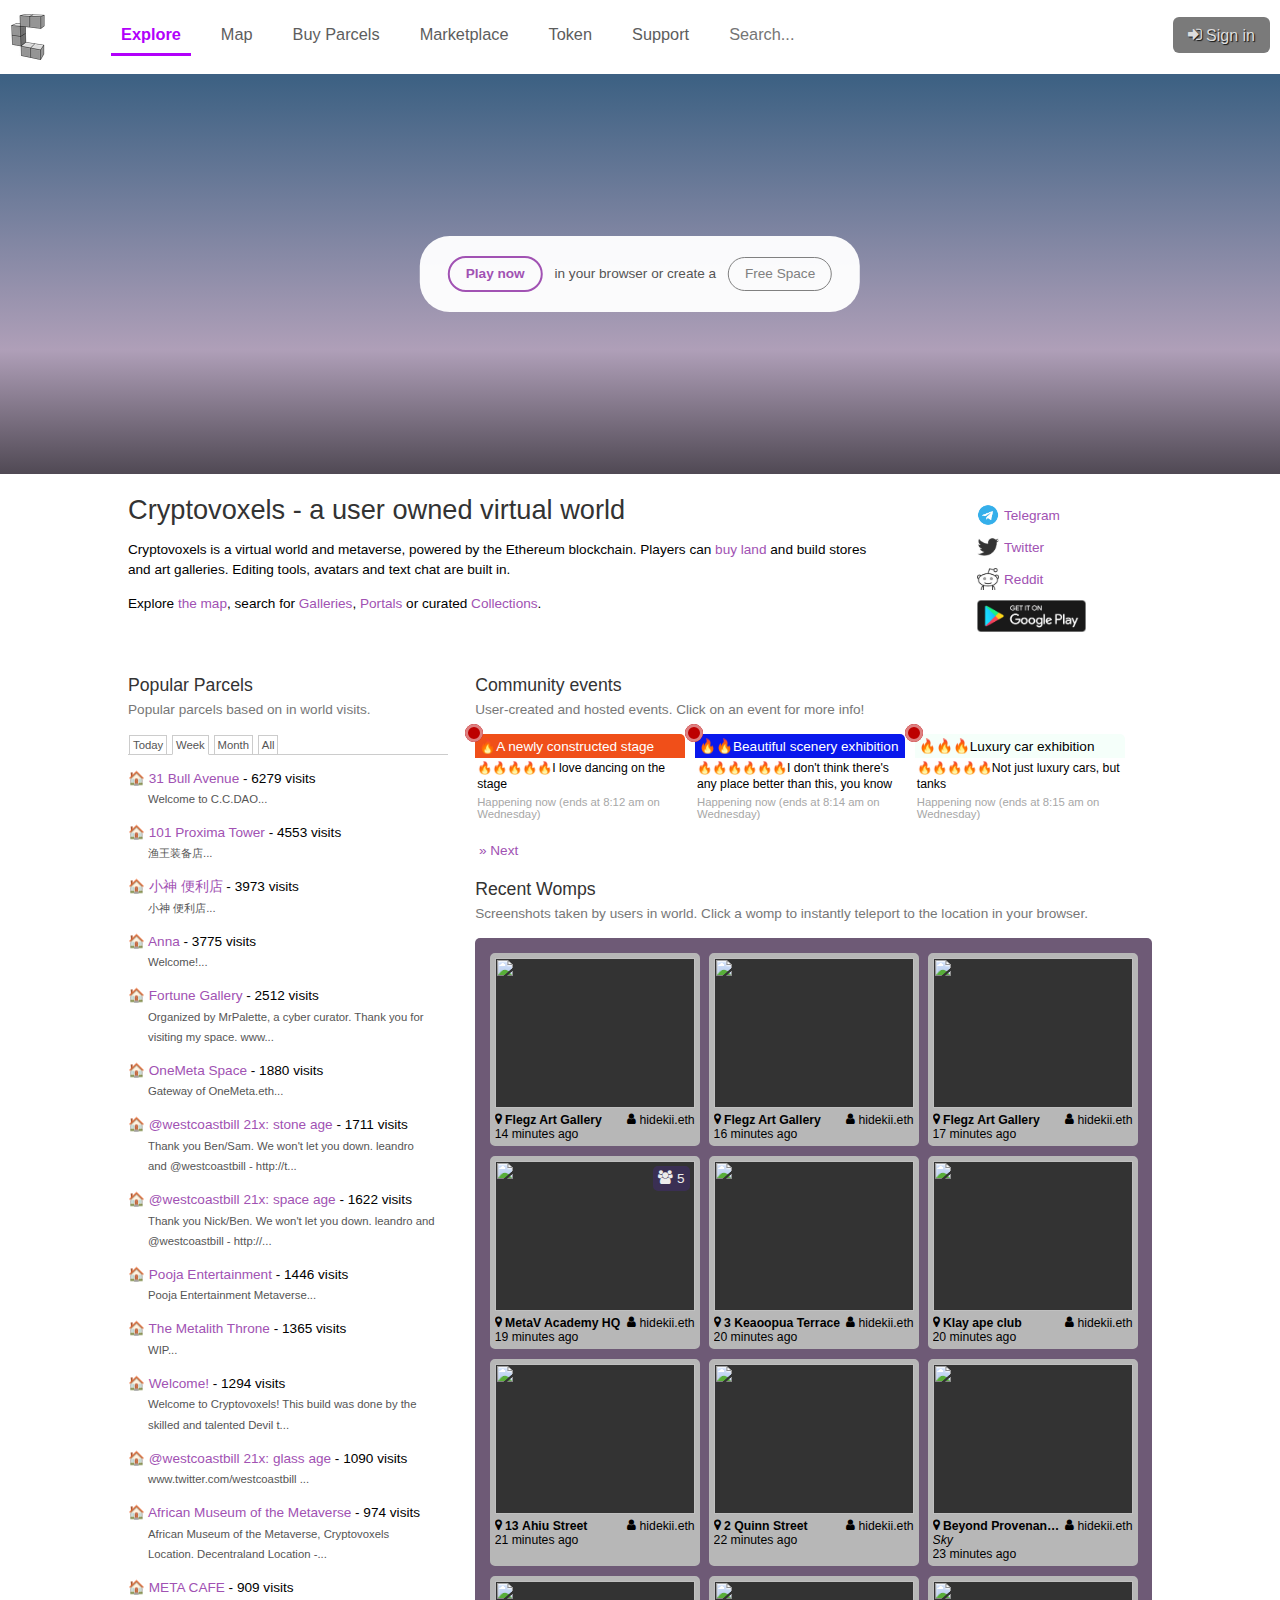
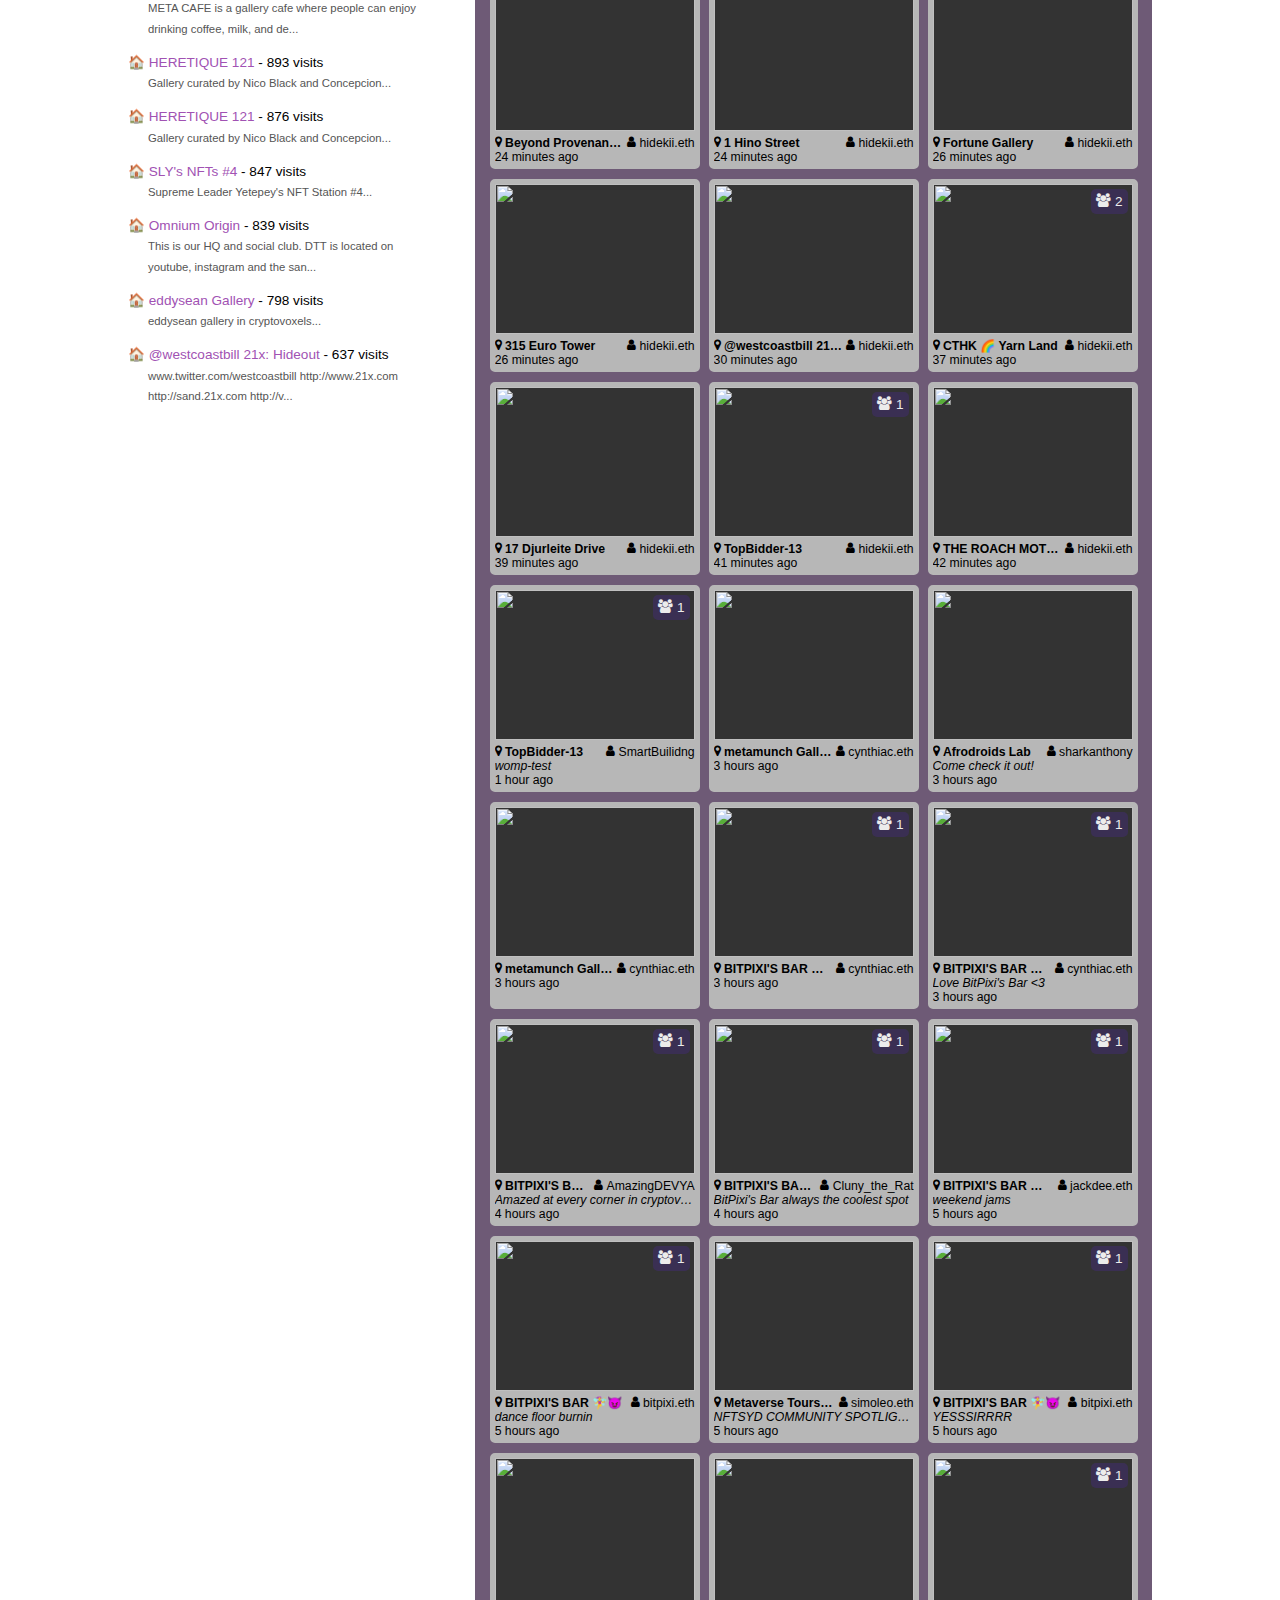
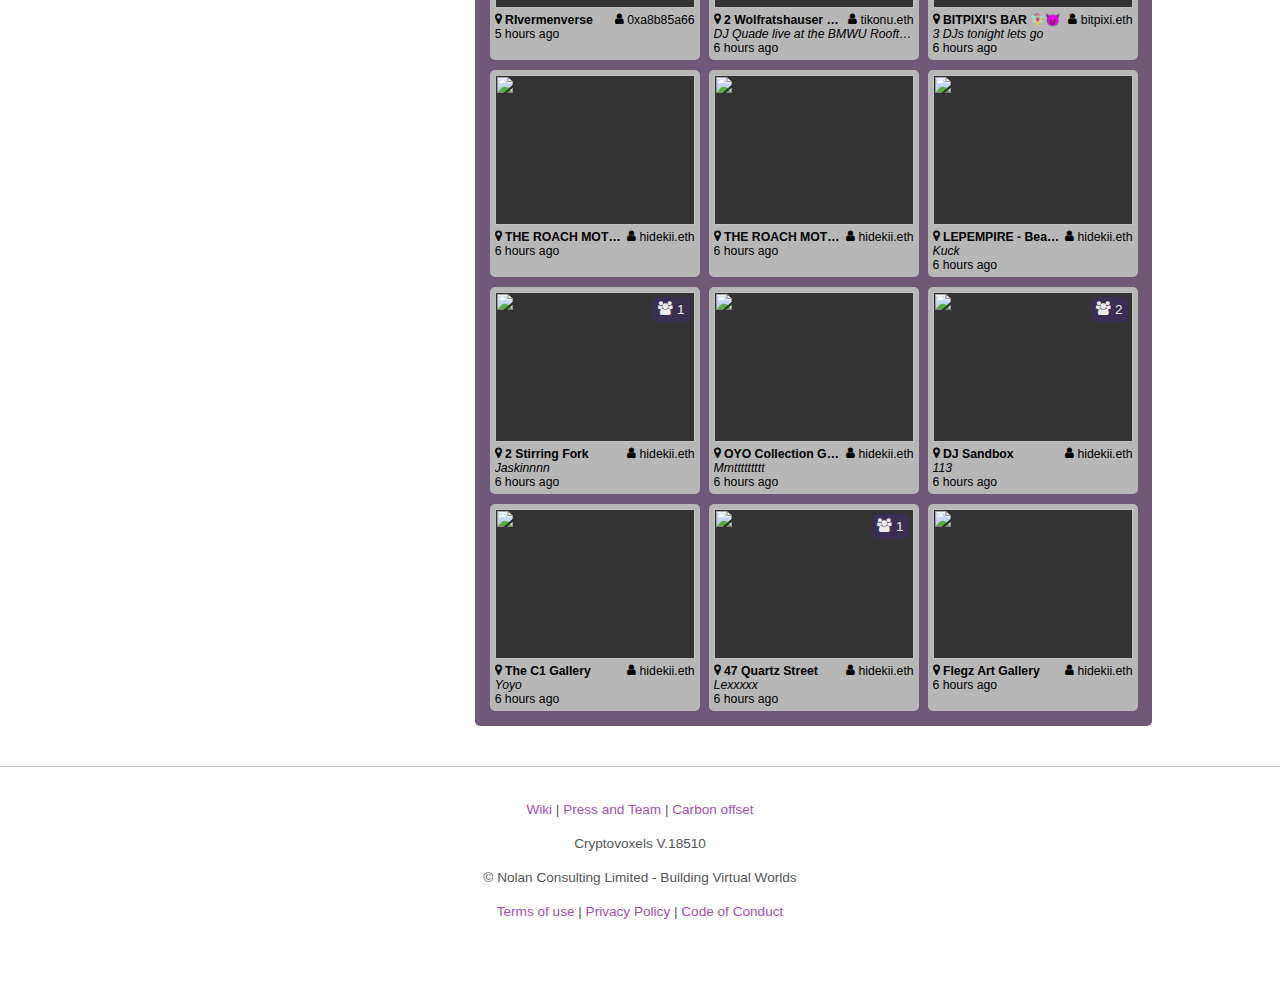
==== commit d9acdcba: "change style token" ====
--- a/index.html
+++ b/index.html
@@ -92,6 +92,7 @@
         <div class="JoinCommunity">
           <div class="social-links-container">
             <ul class="SocialLinksList">
+              <li><a href="https://t.me/crypto_voxels"><img src="/images/Telegram.png" title="Telegram" class="icon"><span>Telegram</span></a></li>
               <li><a href="https://twitter.com/cryptovoxels"><img src="images/twitter.png" title="Twitter"
                     class="icon"><span>Twitter</span></a></li>
               <li><a href="https://www.reddit.com/r/cryptovoxels/"><img src="images/reddit.png" title="Reddit"
@@ -779,7 +780,7 @@
       </div>
     </section>
     <footer>
-      <p class="footer-links"><a href="https://www.cryptovoxels.com/about">About</a> | <a href="https://wiki.cryptovoxels.com/"
+      <p class="footer-links"><a href="https://wiki.cryptovoxels.com/"
           target="_blank">Wiki</a> | <a href="https://www.cryptovoxels.com/press">Press and Team</a> | <a
           href="https://offsetra.com/profile/cryptovoxels" target="_blank">Carbon offset</a></p>
       <p>Cryptovoxels V.18510</p>
